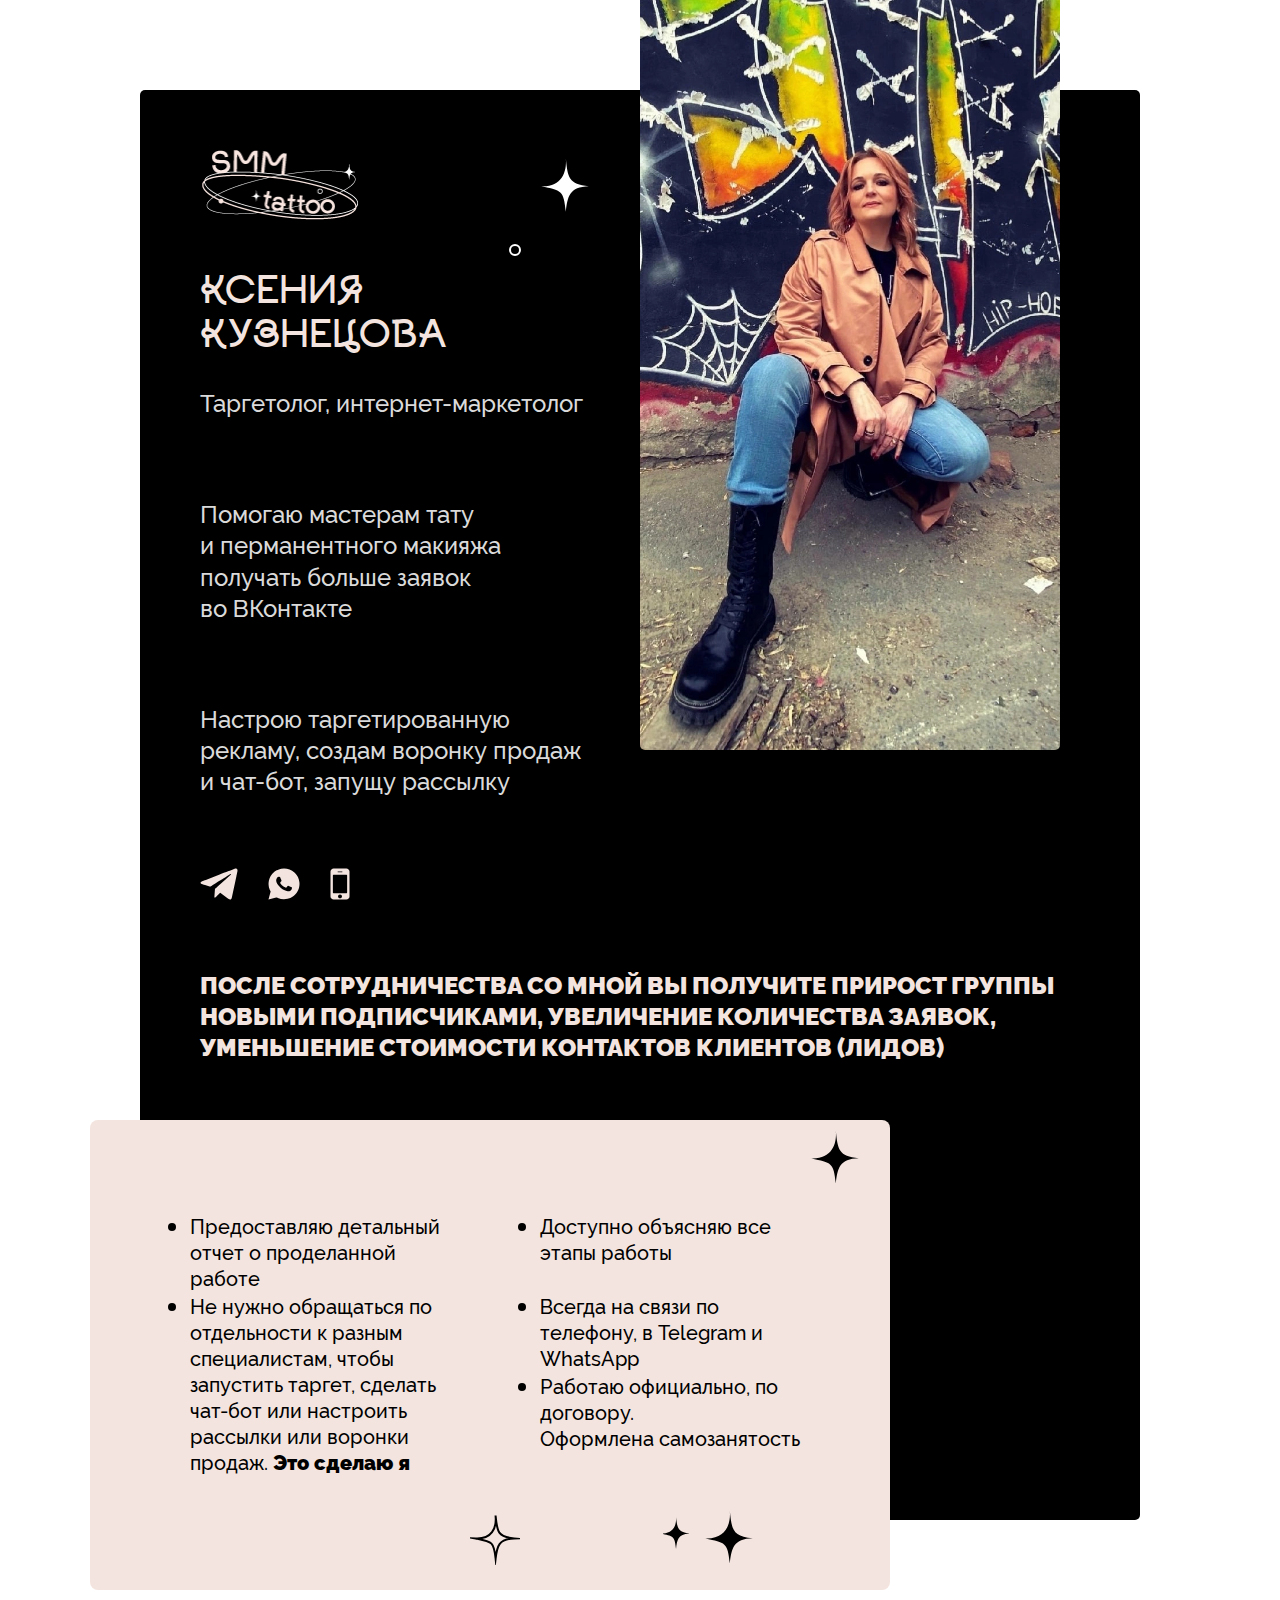
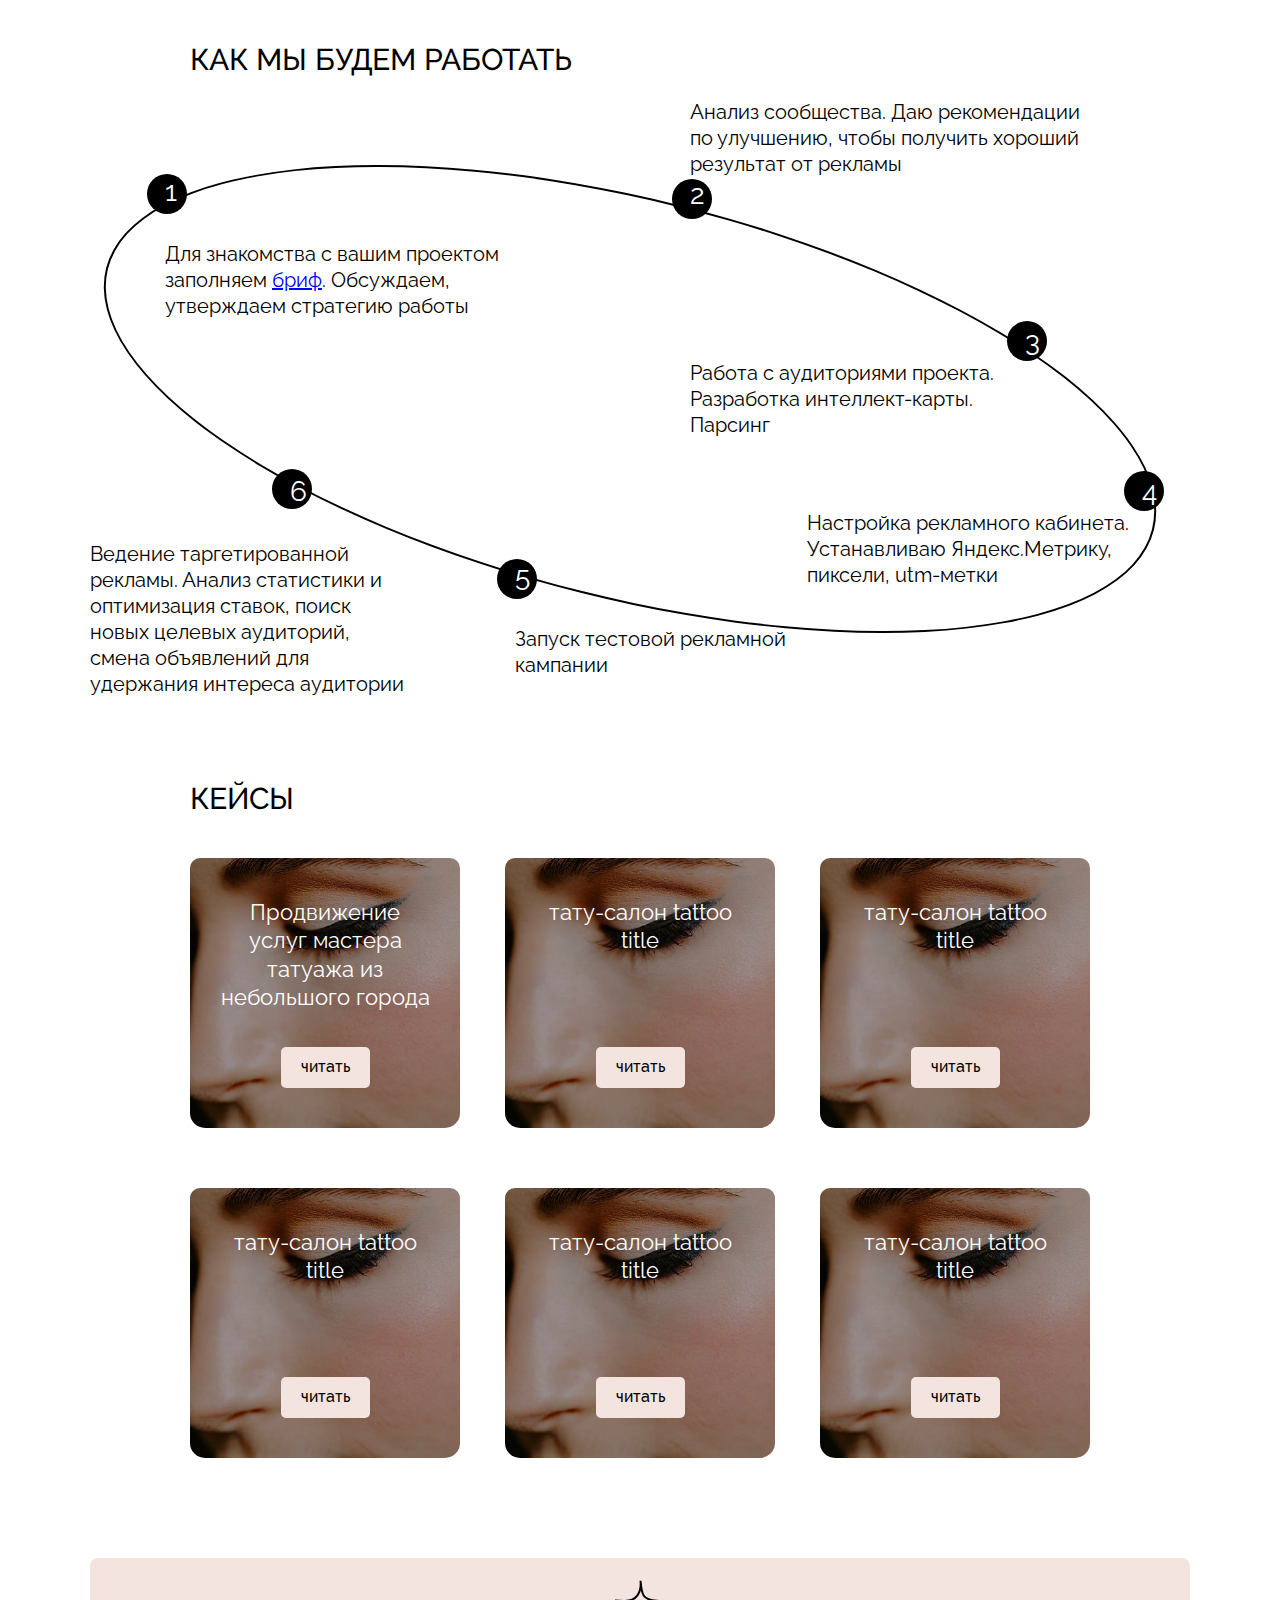
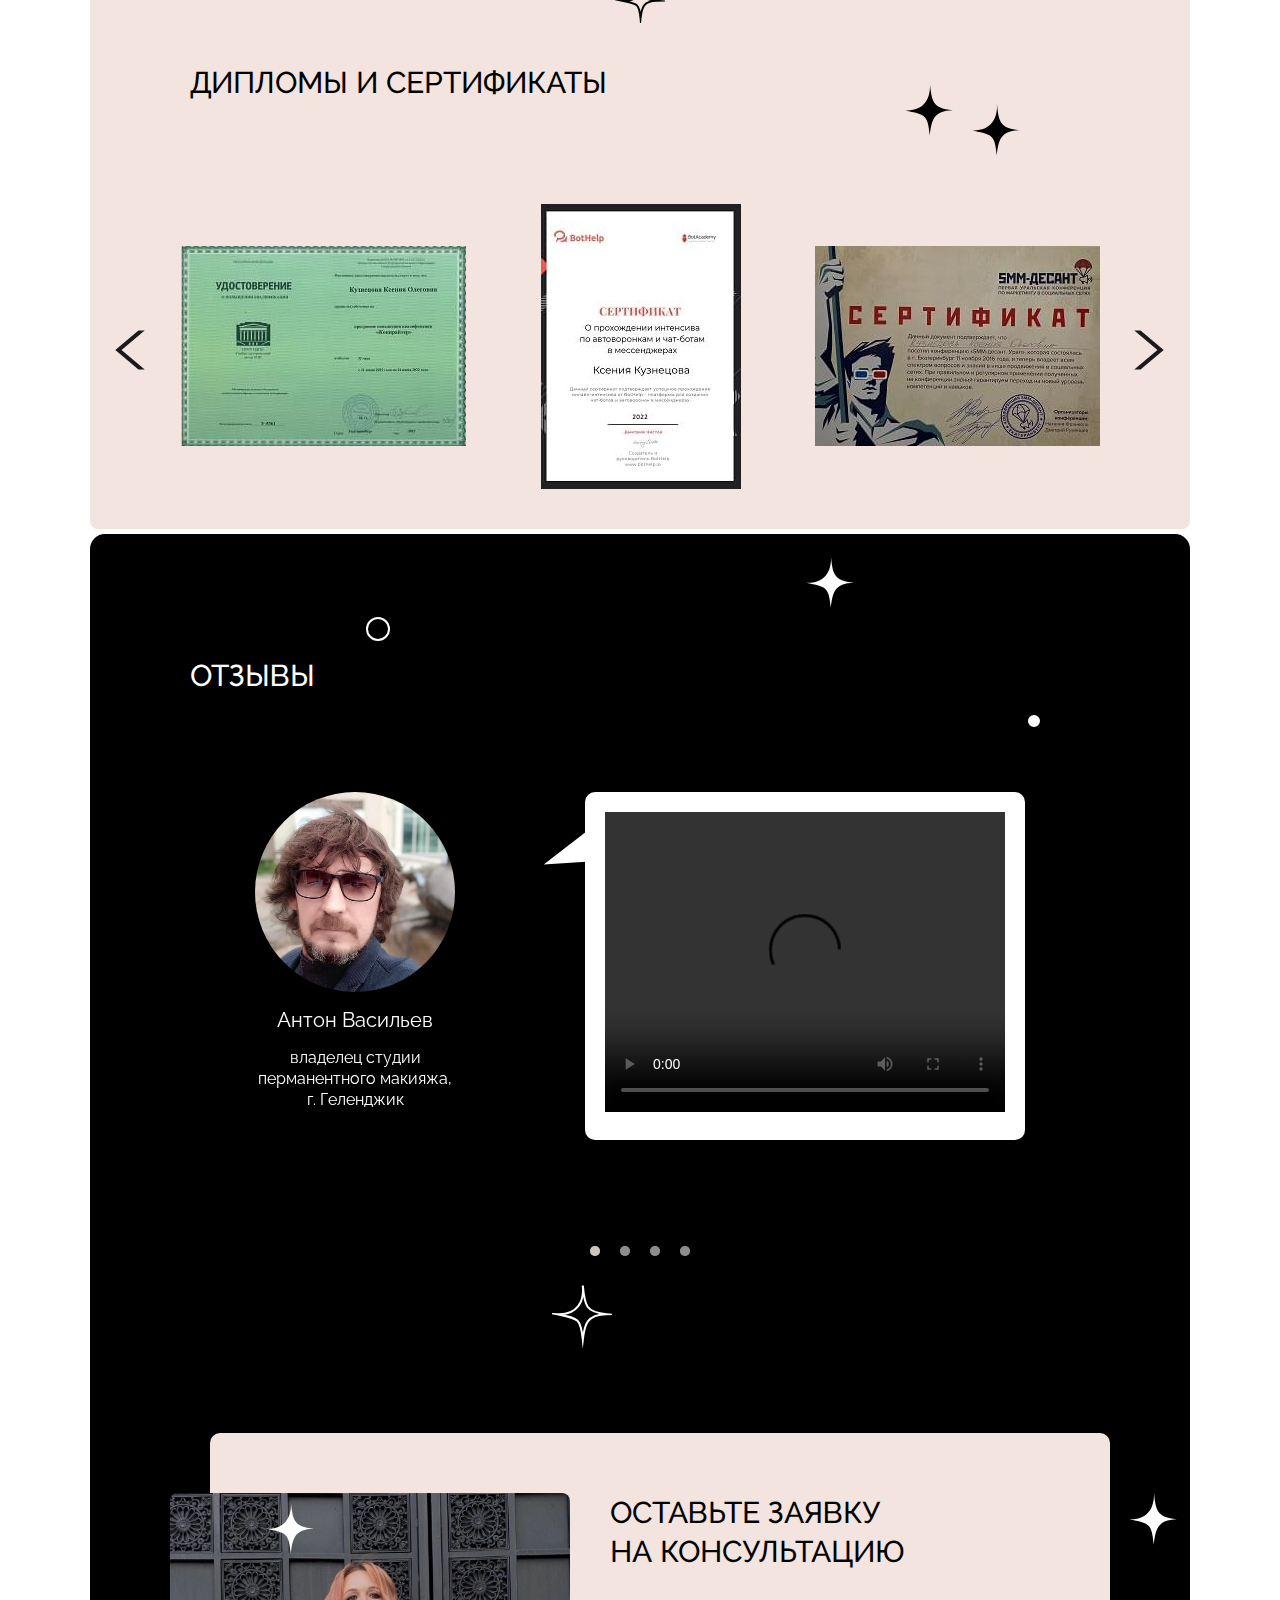
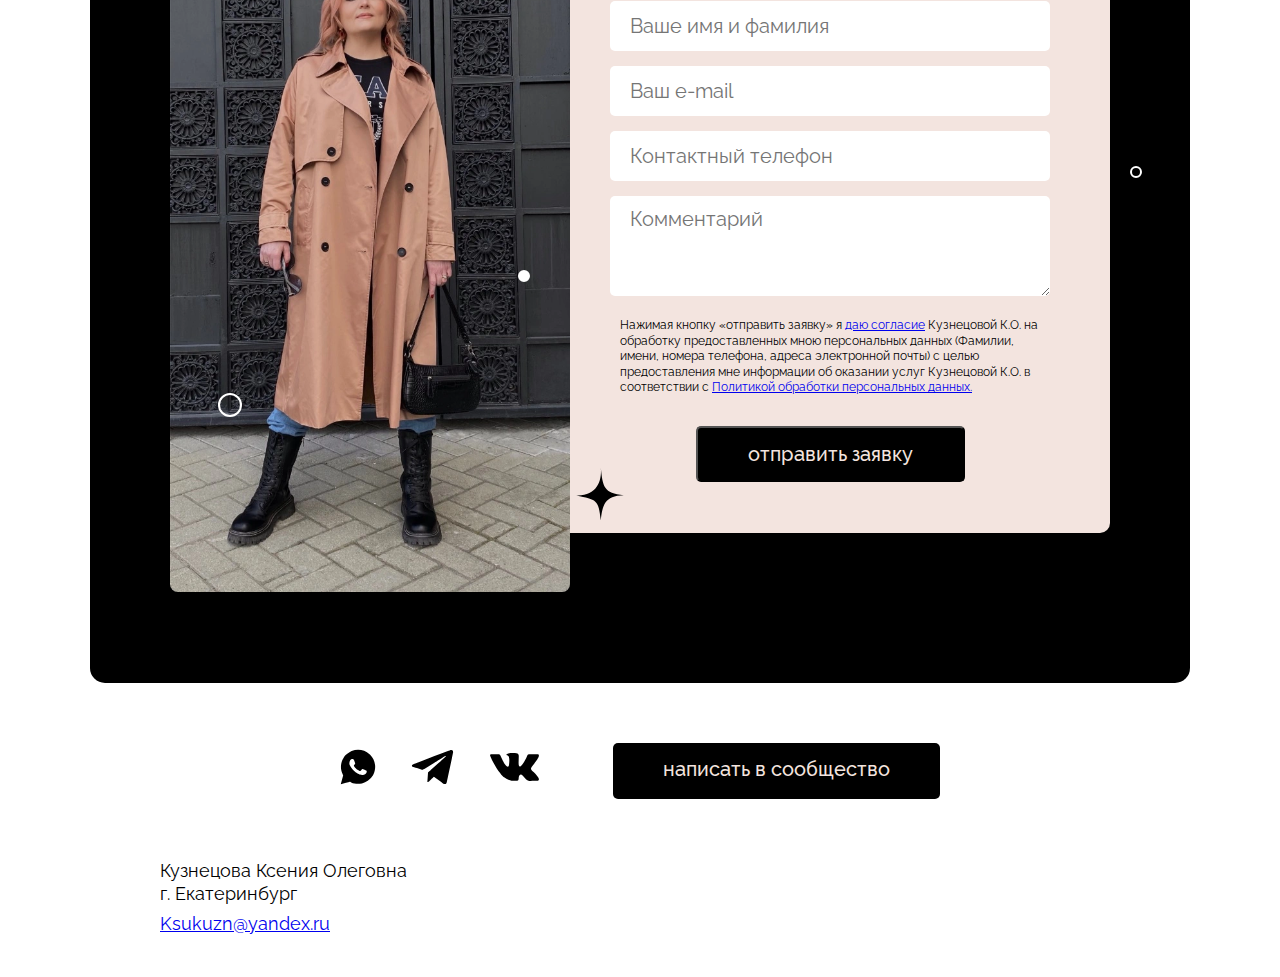
==== index.html @ 6aee5142 "update images" ====
<!DOCTYPE html><html lang="ru"><head><meta charset="UTF-8"><meta http-equiv="X-UA-Compatible" content="IE=edge"><meta name="viewport" content="width=device-width,initial-scale=1"><link rel="stylesheet" href="css/style.min.css"><title>Таргетолог, интернет-маркетолог Ксения Кузнецова</title><meta name="title" content="Таргетолог, интернет-маркетолог Ксения Кузнецова"><meta name="description" content="Помогаю мастерам тату и перманентного макияжа получать больше заявок во ВКонтакте. Настрою таргетированную рекламу, создам воронку продаж и чат-бот, запущу рассылку"><!-- Open Graph / Facebook --><meta property="og:type" content="website"><meta property="og:url" content="https://georgyshagin.github.io/Ksusha/"><meta property="og:title" content="Таргетолог, интернет-маркетолог Ксения Кузнецова"><meta property="og:description" content="Помогаю мастерам тату и перманентного макияжа получать больше заявок во ВКонтакте. Настрою таргетированную рекламу, создам воронку продаж и чат-бот, запущу рассылку"><meta property="og:image" content="https://github.com/georgyshagin/Ksusha/blob/branch_6/img/ogtag.jpg"><!-- Twitter --><meta property="twitter:card" content="summary_large_image"><meta property="twitter:url" content="https://georgyshagin.github.io/Ksusha/"><meta property="twitter:title" content="Таргетолог, интернет-маркетолог Ксения Кузнецова"><meta property="twitter:description" content="Помогаю мастерам тату и перманентного макияжа получать больше заявок во ВКонтакте. Настрою таргетированную рекламу, создам воронку продаж и чат-бот, запущу рассылку"><meta property="twitter:image" content="https://github.com/georgyshagin/Ksusha/blob/branch_6/img/ogtag.jpg"><!-- Favicon  --><!-- <link rel="icon" href="favicon.ico"> --><link rel="icon" href="icons/favicon/favicon.svg" type="image/svg+xml"><link rel="apple-touch-icon" sizes="57x57" href="icons/favicon//apple-icon-57x57.png"><link rel="apple-touch-icon" sizes="60x60" href="icons/favicon//apple-icon-60x60.png"><link rel="apple-touch-icon" sizes="72x72" href="icons/favicon//apple-icon-72x72.png"><link rel="apple-touch-icon" sizes="76x76" href="icons/favicon//apple-icon-76x76.png"><link rel="apple-touch-icon" sizes="114x114" href="icons/favicon//apple-icon-114x114.png"><link rel="apple-touch-icon" sizes="120x120" href="icons/favicon//apple-icon-120x120.png"><link rel="apple-touch-icon" sizes="144x144" href="icons/favicon//apple-icon-144x144.png"><link rel="apple-touch-icon" sizes="152x152" href="icons/favicon//apple-icon-152x152.png"><link rel="apple-touch-icon" sizes="180x180" href="icons/favicon//apple-icon-180x180.png"><link rel="icon" type="image/png" sizes="192x192" href="icons/favicon//android-icon-192x192.png"><link rel="icon" type="image/png" sizes="32x32" href="icons/favicon//favicon-32x32.png"><link rel="icon" type="image/png" sizes="96x96" href="icons/favicon//favicon-96x96.png"><link rel="icon" type="image/png" sizes="16x16" href="icons/favicon//favicon-16x16.png"><link rel="manifest" href="icons/favicon/manifest.json"><meta name="msapplication-TileColor" content="#ffffff"><meta name="msapplication-TileImage" content="icons/favicon/ms-icon-144x144.png"><meta name="theme-color" content="#ffffff"></head><body><header class="header"><div class="container"><nav class="header__nav"><ul class="header__links"><li class="header__links-item"><a href="#keys" class="header__link">кейсы</a></li><li class="header__links-item"><a href="#diploma" class="header__link">сертификаты</a></li><li class="header__links-item"><a href="#review" class="header__link">отзывы</a></li></ul><div class="header__btn"><a href="#feedback" class="btn header__btn-link">хочу консультацию</a></div><div class="header__social"><a href="https://t.me/Kuznetsova1010" target="_blank"><img src="icons/social/header/telegram_black.svg" alt="telegram" class="header__social-img"></a><a href="https://wa.me/79826136586" target="_blank"><img src="icons/social/header/whatsapp_black.svg" alt="whatsapp" class="header__social-img"></a><a href="tel:89826136586"><img src="icons/social/header/phone_black.svg" alt="phone" class="header__social-img"></a></div></nav></div></header><div class="hamburger"><span></span> <span></span> <span></span></div><section class="main"><div class="container"><div class="main__wrapper"><div class="main__text"><div class="main__logo"><img src="img/smmtattoo_logo.png" alt="logo" class="main__logo-img"> <img src="icons/star_white.svg" alt="star" class="star_2s star"></div><h1 class="main__title">Ксения<br>Кузнецова</h1><p class="main__post">Таргетолог, интернет-маркетолог</p><p class="main__help">Помогаю мастерам тату<br>и перманентного макияжа<br>получать больше заявок<br>во ВКонтакте</p><p class="main__setting">Настрою таргетированную рекламу, создам воронку продаж и чат-бот, запущу рассылку</p><div class="main__social"><a href="https://t.me/Kuznetsova1010" target="_blank"><img src="icons/social/main/telegram_pink.svg" alt="telegram" class="main__social-img"></a><a href="https://wa.me/79826136586" target="_blank"><img src="icons/social/main/whatsapp_pink.svg" alt="whatsapp" class="main__social-img"></a><a href="tel:89826136586"><img src="icons/social/main/phone_pink.svg" alt="phone" class="main__social-img"></a></div></div><div class="main__image"><img src="img/main.webp" alt="main" class="main__image-img"> <img src="img/main_mobile.webp" alt="main" class="main__image_mobile-img"></div><p class="main__benefit">После сотрудничества со мной вы получите прирост группы новыми подписчиками, увеличение количества заявок, уменьшение стоимости контактов клиентов (лидов)</p><div class="main__advantages"><div class="main__advantages-up"><img src="icons/star_black.svg" alt="star" class="main__advantages-up_star star_1s star"></div><ul class="main__advantages-list"><li class="main__advantages-item"><p>Предоставляю детальный отчет о проделанной работе</p></li><li class="main__advantages-item"><p>Не нужно обращаться по отдельности к разным специалистам, чтобы запустить таргет, сделать чат-бот или настроить рассылки или воронки продаж. <span>Это сделаю я</span></p></li><li class="main__advantages-item"><p>Доступно объясняю все этапы работы</p></li><li class="main__advantages-item"><p>Всегда на связи по телефону, в Telegram и WhatsApp</p></li><li class="main__advantages-item"><p>Работаю официально, по договору.<br>Оформлена самозанятость</p></li></ul><div class="main__advantages-down"><img src="icons/star_empty_black.svg" alt="star" class="main__advantages-down_left star"> <img src="icons/star_black.svg" alt="star" class="main__advantages-down_small star_2s star"> <img src="icons/star_black.svg" alt="star" class="main__advantages-down_right star_3s star"></div></div></div></div></section><section class="steps"><div class="container"><h2 class="title steps__title">Как мы будем работать</h2><div class="steps__wrapper"><div class="steps__circle"></div><div class="steps__list"><div class="steps__item"><div class="steps__item-number steps__item-number-1">1</div><br><p class="steps__item-text">Для знакомства с вашим проектом заполняем <a href="Brif.docx" download class="steps__item-link">бриф</a>. Обсуждаем, утверждаем стратегию работы</p></div><div class="steps__item"><p class="steps__item-text">Анализ сообщества. Даю рекомендации по улучшению, чтобы получить хороший результат от рекламы</p><div class="steps__item-number steps__item-number-2">2</div></div><div class="steps__item"><div class="steps__item-number steps__item-number-3">3</div><p class="steps__item-text">Работа с аудиториями проекта. Разработка интеллект-карты. Парсинг</p></div><div class="steps__item"><div class="steps__item-number steps__item-number-4">4</div><p class="steps__item-text">Настройка рекламного кабинета. Устанавливаю Яндекс.Метрику, пиксели, utm-метки</p></div><div class="steps__item"><div class="steps__item-number steps__item-number-5">5</div><br><p class="steps__item-text">Запуск тестовой рекламной кампании</p></div><div class="steps__item"><div class="steps__item-number steps__item-number-6">6</div><br><p class="steps__item-text">Ведение таргетированной рекламы. Анализ статистики и оптимизация ставок, поиск новых целевых аудиторий, смена объявлений для удержания интереса аудитории</p></div></div></div></div></section><section id="keys" class="keys"><div class="container"><h2 class="title keys__title">Кейсы</h2><div class="keys__wrapper"><div class="keys__item"><h3 class="keys__item-title">Продвижение услуг мастера татуажа из небольшого города</h3><a href="https://vk.com/@smmtatoo-keis-testovaya-reklamnaya-kampaniya-vkontakte-po-prodvizheni" target="_blank" class="keys__item-btn btn btn_mini">читать</a> <img src="img/keys/keys.jpg" alt="keys" class="keys__item-img"></div><div class="keys__item"><h3 class="keys__item-title">тату-салон tattoo title</h3><a href="#" target="_blank" class="keys__item-btn btn btn_mini">читать</a> <img src="img/keys/keys.jpg" alt="keys" class="keys__item-img"></div><div class="keys__item"><h3 class="keys__item-title">тату-салон tattoo title</h3><a href="#" target="_blank" class="keys__item-btn btn btn_mini">читать</a> <img src="img/keys/keys.jpg" alt="keys" class="keys__item-img"></div><div class="keys__item"><h3 class="keys__item-title">тату-салон tattoo title</h3><a href="#" target="_blank" class="keys__item-btn btn btn_mini">читать</a> <img src="img/keys/keys.jpg" alt="keys" class="keys__item-img"></div><div class="keys__item"><h3 class="keys__item-title">тату-салон tattoo title</h3><a href="#" target="_blank" class="keys__item-btn btn btn_mini">читать</a> <img src="img/keys/keys.jpg" alt="keys" class="keys__item-img"></div><div class="keys__item"><h3 class="keys__item-title">тату-салон tattoo title</h3><a href="#" target="_blank" class="keys__item-btn btn btn_mini">читать</a> <img src="img/keys/keys.jpg" alt="keys" class="keys__item-img"></div></div></div></section><section class="diploma"><div class="container"><div class="diploma__wrapper"><img src="icons/star_empty_black.svg" alt="star" class="diploma__up star"><h2 id="diploma" class="title diploma__title">Дипломы и сертификаты</h2><img src="icons/star_black.svg" alt="star" class="diploma__center star_1s star"> <img src="icons/star_black.svg" alt="star" class="diploma__right star_2s star"><div class="diploma__slider"><a href="img/diploma/full/7.jpg" class="diploma__link"><img src="img/diploma/mini/7.jpg" alt="7"></a><a href="img/diploma/full/6.jpg" class="diploma__link"><img src="img/diploma/mini/6.jpg" alt="6"></a><a href="img/diploma/full/1.jpg" class="diploma__link"><img src="img/diploma/mini/1.jpg" alt="1"></a><a href="img/diploma/full/2.jpg" class="diploma__link"><img src="img/diploma/mini/2.jpg" alt="2"></a><a href="img/diploma/full/3.jpg" class="diploma__link"><img src="img/diploma/mini/3.jpg" alt="3"></a><a href="img/diploma/full/4.jpg" class="diploma__link"><img src="img/diploma/mini/4.jpg" alt="4"></a></div></div></div></section><section id="review" class="review"><div class="container"><div class="review__wrapper"><img src="icons/star_white.svg" alt="star" class="review__up star_3s star"><h2 class="title title_white review__title">Отзывы</h2><div class="review__slider"><div class="review__block"><div class="review__block-img"><img src="img/review/vasiliev.jpg" alt="review_1" class="review__block-image"><div class="review__block-name">Антон Васильев</div><div class="review__block-post">владелец студии перманентного макияжа,</div><div class="review__block-city">г. Геленджик</div></div><div class="review__block-descr"><video controls><source src="img/review/review_vasiliev.mp4" type="video/mp4"><source src="video.webm" type="video/webm"><source src="video.ogv" type="video/ogg"></video></div></div><div class="review__block"><div class="review__block-img"><img src="img/review/kazakov.jpg" alt="review" class="review__block-image"><div class="review__block-name">Виталий Казаков</div><div class="review__block-post">директор сети фитнес-клубов "Sport-Tema",</div><div class="review__block-city">г. Екатеринбург</div></div><div class="review__block-descr"><p>Добрый день. Ксения! Хочу поблагодарить Вас за продуктивное сотрудничество в сфере маркетинга и оформление групп двух филиалов фитнес-клубов социальной сети "ВКонтакте". За время нашего сотрудничества возросла активность в группах и входящий поток сообщений. За счет этого повысился входящий трафик клиентов. Также очень радует грамотное визуальное оформление групп. С надеждой на дальнейшую совместную деятельность.</p></div></div><div class="review__block"><div class="review__block-img"><img src="img/review/redkina.jpg" alt="review_2" class="review__block-image"><div class="review__block-name">Екатерина Редькина</div><div class="review__block-post">руководитель отдела трафика онлайн-школы "IZIBIZI",</div><div class="review__block-city">г. Санкт-Петербург</div></div><div class="review__block-descr"><p>Ксения, рада продолжить с вами сотрудничество. За полгода работы показали себя как ответственного, инициативного таргетолога. У вас получается раскручивать такие узкие и сложные тематики как позирование, фото в стиле флетлей. Мы с вами уже протестировали 15 курсов - это очень круто. Нравится ваш подход к работе и разнообразие креативов. Буду продолжать сотрудничество и спасибо вам за работу!</p></div></div><div class="review__block"><div class="review__block-img"><img src="img/review/nekrasov.webp" alt="review_1" class="review__block-image"><div class="review__block-name">Сергей Некрасов</div><div class="review__block-post">интерьерный фотограф,</div><div class="review__block-city">г. Москва</div></div><div class="review__block-descr"><p>Меня зовут Сергей Некрасов, я занимаюсь интерьерной фотографией. Услуга фотосъемки интерьеров необходима дизайнерам интерьеров, ресторанам, отелям, производителям мебели. Казалось бы все очевидно, но выйти на заказчиков с помощью рекламы в инстаграм* не так-то просто. Обратился к Ксении за помощью и на первичной консультации она показала свою экспертность. У нее был поэтапный план действий. Прежде чем запускать рекламу, Ксения задавала много вопросов чтобы у нее сложилась картина касательно моей целевой аудитории и каналов выхода на нее. После тестовой недели мы получили информацию к размышлению, реальных и теоретических подписчиков, которые в будущем могут стать заказчиками<br>* <span>социальная сеть признана экстремистской организацией и запрещена на территории РФ</span></p></div></div></div><img src="icons/star_empty_white.svg" alt="star" class="review__down star"></div></div></section><section id="feedback" class="feedback"><div class="container"><div class="feedback__wrapper"><img src="icons/star_white.svg" alt="star" class="feedback__star-right star_2s star"><div class="feedback__block"><div class="feedback__img"><img src="img/form.webp" alt="form" class="feedback__image"> <img src="icons/star_white.svg" alt="star" class="feedback__star-left star_1s star"></div><form class="feedback__form" action="#"><h2 class="title feedback__form-title">Оставьте заявку<br>на консультацию</h2><input name="name" required placeholder="Ваше имя и фамилия" type="text"> <input name="email" required placeholder="Ваш e-mail" type="email"> <input name="phone" required placeholder="Контактный телефон"> <textarea name="text" placeholder="Комментарий" type="text"></textarea><div class="feedback__form-descr">Нажимая кнопку «отправить заявку» я <a href="apply.html" target="_blank" class="feedback__form-policy">даю согласие</a> Кузнецовой К.О. на обработку предоставленных мною персональных данных (Фамилии, имени, номера телефона, адреса электронной почты) с целью предоставления мне информации об оказании услуг Кузнецовой К.О. в соответствии с <a href="policy.html" target="_blank" class="feedback__form-policy">Политикой обработки персональных данных.</a></div><button class="feedback__form-btn btn btn_black">отправить заявку</button> <img src="icons/star_black.svg" alt="star" class="feedback__star-down star_3s star"></form></div></div></div></section><footer class="footer"><div class="container"><div class="footer__wrapper"><div class="footer__social"><a href="https://wa.me/79826136586" target="_blank"><img src="icons/social/footer/whatsapp_black.svg" alt="whatsapp"></a><a href="https://t.me/Kuznetsova1010" target="_blank"><img src="icons/social/footer/telegram_black.svg" alt="telegram"></a><a href="https://vk.com/smmtatoo" target="_blank"><img src="icons/social/footer/vk_black.svg" alt="vk"></a></div><a href="https://vk.com/im?media=&sel=-211473198" target="_blank" class="footer__btn btn btn_black footer__btn-link">написать в сообщество</a></div><div class="footer__master"><div class="footer__name">Кузнецова Ксения Олеговна<br>г. Екатеринбург</div><a href="mailto:ksukuzn@yandex.ru" class="footer__mail">Ksukuzn@yandex.ru</a></div></div></footer><script src="js/jquery-3.6.0.min.js"></script><script src="js/jquery.magnific-popup.min.js"></script><script src="js/slick.min.js"></script><script src="js/script.js"></script></body></html>
---- css/style.min.css ----
@font-face{font-family:Lena;src:url(../fonts/Lena.woff2) format("woff2"),url(../fonts/Lena.woff) format("woff");font-weight:400;font-style:normal;font-display:swap}@font-face{font-family:Raleway;src:url(../fonts/Raleway-Regular.woff2) format("woff2"),url(../fonts/Raleway-Regular.woff) format("woff");font-weight:400;font-style:normal;font-display:swap}@font-face{font-family:Raleway;src:url(../fonts/Raleway-Medium.woff2) format("woff2"),url(../fonts/Raleway-Medium.woff) format("woff");font-weight:500;font-style:normal;font-display:swap}@font-face{font-family:Raleway;src:url(../fonts/Raleway-Black.woff2) format("woff2"),url(../fonts/Raleway-Black.woff) format("woff");font-weight:900;font-style:normal;font-display:swap}@-webkit-keyframes star{from{transform:scale(.4)}50%{transform:scale(1.5)}to{transform:scale(.4)}}@keyframes star{from{transform:scale(.4)}50%{transform:scale(1.5)}to{transform:scale(.4)}}*{box-sizing:border-box;font-family:Raleway,sans-serif;font-weight:400;line-height:130%;font-size:24px;margin:0;padding:0}.container{width:1200px;margin:0 auto}.header{height:90px;padding-top:25px;z-index:10;position:relative;left:-100%;visibility:hidden;opacity:0;transition:.5s all}.header.active{left:0;visibility:visible;opacity:1}.header__nav{padding:0 110px;display:flex;justify-content:space-between;align-items:center}.header__links{margin-left:40px;display:flex;justify-content:space-between;width:350px;list-style-type:none}.header__link{font-size:20px;font-weight:500;color:#000;text-decoration:none}.header__link:hover{text-decoration:underline}.header__social{display:none;margin-top:70px;justify-content:space-between;width:230px;height:52px}.header__social-img{height:52px}.btn{display:block;min-width:80px;min-height:48px;background:#f3e4df;font-size:20px;font-weight:500;border-radius:5px;padding:10px 20px;text-decoration:none;color:#000;text-align:center}.btn:hover{transform:translate(1px,1px);box-shadow:3px 3px 20px #000}.btn_black{padding:13px 50px;min-height:56px;background:#000;color:#f3e4df}.btn_mini{font-size:16px;min-height:40px}.star_2s{-webkit-animation:star 2s infinite;animation:star 2s infinite;-webkit-animation-timing-function:ease,step-start,cubic-bezier(.1,.9,1,.1);animation-timing-function:ease,step-start,cubic-bezier(.1,.9,1,.1)}.star_2s:hover{-webkit-animation-play-state:paused;animation-play-state:paused}.star_1s{-webkit-animation:star 1.7s infinite;animation:star 1.7s infinite;-webkit-animation-timing-function:ease,step-start,cubic-bezier(.1,.9,1,.1);animation-timing-function:ease,step-start,cubic-bezier(.1,.9,1,.1)}.star_1s:hover{-webkit-animation-play-state:paused;animation-play-state:paused}.star_3s{-webkit-animation:star 3s infinite;animation:star 3s infinite;-webkit-animation-timing-function:ease,step-start,cubic-bezier(.1,.9,1,.1);animation-timing-function:ease,step-start,cubic-bezier(.1,.9,1,.1)}.star_3s:hover{-webkit-animation-play-state:paused;animation-play-state:paused}.star{width:50px;height:55px;-o-object-fit:cover;object-fit:cover}.main{min-height:500px;position:relative}.main__wrapper{min-height:1200px;margin:0 100px;padding:60px 60px 0 60px;background:#000;border-radius:5px;display:grid;grid-template-columns:repeat(2,1fr);grid-template-rows:minmax(600px,auto) 150px}.main__text{min-height:440px}.main__logo{display:flex;justify-content:space-between;align-items:center;padding-right:50px}.main__logo-img{height:70px;width:160px;-o-object-fit:cover;object-fit:cover}.main__title{margin-top:50px;text-transform:uppercase;font-family:Lena,sans-serif;font-size:44px;line-height:100%;color:#f3e4df;position:relative}.main__title::before{content:"";position:absolute;width:8px;height:8px;color:#fff;background:0 0;right:27%;top:-30%;border-radius:100%;border:2px solid #fff}.main__post{margin-top:30px;color:#dadada;font-weight:500}.main__help,.main__setting{margin-top:80px;color:#dadada;font-weight:500;max-width:400px}.main__social{display:flex;margin-top:70px;width:150px;height:32px;justify-content:space-between}.main__benefit{margin-top:70px;color:#f3e4df;text-transform:uppercase;font-weight:900;grid-column:1/3;grid-row:2/3}.main__image{position:relative;max-height:760px;max-width:420px;top:-150px}.main__image-img{height:100%;width:100%;border-radius:0 0 5px 5px;-o-object-fit:cover;object-fit:cover}.main__image_mobile-img{display:none}.main__advantages{padding:10px 30px 30px 100px;max-width:800px;position:relative;top:70px;display:grid;grid-template-columns:repeat(2,325px);grid-template-rows:80px 300px 50px;justify-content:space-between;grid-column:1/3;left:-110px;background:#f3e4df;border-radius:8px}.main__advantages-up{grid-column:2/3;justify-self:end}.main__advantages-list{display:grid;grid-template-rows:repeat(3,80px);grid-template-columns:repeat(2,280px);justify-content:space-between;grid-auto-flow:column;-moz-column-gap:70px;column-gap:70px}.main__advantages-item{margin-bottom:20px}.main__advantages-item:nth-child(3),.main__advantages-item:nth-child(4),.main__advantages-item:nth-child(5){grid-column:2/3}.main__advantages-item p{font-size:20px;font-weight:500}.main__advantages-item p span{font-size:20px;font-weight:900}.main__advantages-down{grid-row:3/4;grid-column:2/3}.main__advantages-down_left{width:50px;height:55px;position:relative;left:-20%}.main__advantages-down_small{width:26px;height:34px;position:relative;right:-22%;top:-30%}.main__advantages-down_right{position:relative;left:25%}.title{font-size:30px;text-transform:uppercase;font-weight:500;margin-left:150px}.title_white{color:#fff}.steps{margin-top:120px}.steps__wrapper{padding:0 50px 0 50px;margin-top:20px}.steps__circle{margin-top:100px;display:block;width:1080px;height:400px;border-radius:100%;border:2px solid #000;transform:rotate(14deg);position:absolute;z-index:-5}.steps__list{display:grid;max-height:500px;width:100%;grid-template-rows:repeat(8,75px);grid-template-columns:repeat(12,1fr)}.steps__item:nth-child(1){grid-row:2/4;grid-column:2/6;width:350px;margin-left:75px}.steps__item:nth-child(2){grid-row:1/3;grid-column:8/13;width:400px}.steps__item:nth-child(3){grid-row:4/6;grid-column:8/11;width:350px;display:flex;flex-direction:column;align-items:flex-end}.steps__item:nth-child(4){grid-row:6/8;grid-column:9/13;width:350px;display:flex;flex-direction:column;align-items:flex-end}.steps__item:nth-child(5){grid-row:7/9;grid-column:6/10;width:350px;margin-top:10px}.steps__item:nth-child(6){grid-row:6/7;grid-column:2/5;width:316px;display:flex;flex-direction:column;align-items:center}.steps__item-text{font-size:20px}.steps__item-link{font-size:20px;color:#00f}.steps__item-number{position:relative;color:#fff;font-size:28px}.steps__item-number-1::before{content:"";position:absolute;z-index:-10;top:0;left:-18px;width:40px;height:40px;border-radius:100%;background:#000}.steps__item-number-2::before{content:"";position:absolute;z-index:-10;top:2px;left:-18px;width:40px;height:40px;border-radius:100%;background:#000}.steps__item-number-3::before{content:"";position:absolute;z-index:-10;top:-3px;left:-18px;width:40px;height:40px;border-radius:100%;background:#000}.steps__item-number-4::before{content:"";position:absolute;z-index:-10;top:-3px;left:-18px;width:40px;height:40px;border-radius:100%;background:#000}.steps__item-number-5::before{content:"";position:absolute;z-index:-10;top:0;left:-18px;width:40px;height:40px;border-radius:100%;background:#000}.steps__item-number-6{margin-right:-100px}.steps__item-number-6::before{content:"";position:absolute;z-index:-10;top:-5px;left:-18px;width:40px;height:40px;border-radius:100%;background:#000}.keys{padding-top:180px;padding-bottom:100px}.keys__wrapper{margin-top:40px;padding:0 150px;display:grid;grid-template-columns:repeat(3,270px);grid-auto-rows:270px;justify-content:space-between;-moz-column-gap:40px;column-gap:40px;row-gap:60px}.keys__item{position:relative;border-radius:10px 10px 15px 15px;padding:40px 30px;display:flex;flex-direction:column;justify-content:space-between;align-items:center}.keys__item-title{color:#fff;text-align:center;font-size:22px}.keys__item-btn{margin-top:10px}.keys__item-img{position:absolute;width:100%;height:100%;filter:brightness(65%);z-index:-5;top:0;border-radius:10px 10px 15px 15px}.diploma{padding-bottom:5px}.diploma .slick-dots li.slick-active button:before{background:#000}.diploma__wrapper{background:#f3e4df;padding-top:20px;padding-bottom:40px;margin:0 50px;border-radius:8px}.diploma__slider{position:relative;width:950px;margin:0 auto}.diploma__slider img{margin:0 auto}.diploma .slick-next,.diploma .slick-prev{position:absolute;top:46%;transform:translateY(-50%);left:-50px;border:none}.diploma .slick-next img,.diploma .slick-prev img{width:30px;height:50px}.diploma .slick-next{right:-39px;left:auto}.diploma__up{height:45px;margin:0 auto;display:block}.diploma__title{margin-top:40px;margin-left:100px}.diploma__center{position:relative;left:74%;top:-60px}.diploma__right{position:relative;left:75%;margin-bottom:40px}.review .slick-dots li.slick-active button:before{background:#f3e4df}.review__wrapper{padding-top:20px;background:#000;margin:0 50px;border-radius:15px 15px 0 0}.review__up{position:relative;left:65%}.review__down{position:relative;width:60px;height:70px;left:42%;margin-top:20px}.review__title{margin-left:100px;margin-top:40px;position:relative}.review__title::before{content:"";position:absolute;width:20px;height:20px;color:#fff;background:0 0;right:80%;top:-100%;border-radius:100%;border:2px solid #fff}.review__title::after{content:"";position:absolute;width:8px;height:8px;color:#fff;background:#fff;right:15%;top:150%;border-radius:100%;border:2px solid #fff}.review__slider{position:relative;margin:0 auto;min-height:200px;padding:0 150px}.review__slider img{margin:0 auto}.review .slick-initialized .slick-slide{display:flex;flex-wrap:wrap;justify-content:space-between}.review__block{margin-top:40px;display:flex;justify-content:space-between;min-width:800px;padding:0 15px}.review__block-img{max-width:200px}.review__block-image{width:200px;height:200px;border-radius:100%}.review__block-name{margin-top:15px;color:#fff;font-size:20px;text-align:center}.review__block-city,.review__block-post{margin-top:15px;color:#fff;font-size:16px;text-align:center}.review__block-city{margin-top:0}.review__block-descr{max-width:500px;padding:20px;background:#fff;border-radius:10px;position:relative;margin-bottom:30px}.review__block-descr::before{content:"";width:0;height:0;position:absolute;left:-10%;top:40px;border-top:25px solid transparent;border-right:60px solid #fff;border-bottom:12px solid transparent;transform:rotate(-15deg)}.review__block-descr video{width:400px;height:300px}.review__block-descr p{font-size:18px}.review__block-descr p span{font-size:16px}.feedback__wrapper{background:#000;margin:0 50px;margin-top:-5px;border-radius:0 0 15px 15px;padding:20px 80px 150px 120px}.feedback__block{background:#f3e4df;border-radius:10px;display:grid;grid-template-columns:repeat(2,auto);height:700px}.feedback__img{width:400px;position:relative;right:40px;top:60px}.feedback__img::before{content:"";position:absolute;width:20px;height:20px;color:#fff;background:0 0;right:82%;top:65%;border-radius:100%;border:2px solid #fff}.feedback__img::after{content:"";position:absolute;width:8px;height:8px;color:#fff;background:#fff;right:10%;top:49%;border-radius:100%;border:2px solid #fff}.feedback__image{width:100%;border-radius:8px;-o-object-fit:cover;object-fit:cover}.feedback__form{margin:60px 60px 0 0}.feedback__form-title{position:relative;margin-left:0;margin-bottom:30px}.feedback__form-title::after{content:"";position:absolute;width:8px;height:8px;color:#fff;background:0 0;right:-21%;top:350%;border-radius:100%;border:2px solid #fff}.feedback__form input,.feedback__form textarea{width:100%;margin-bottom:15px;min-height:50px;border:none;border-radius:5px;font-size:20px;padding:10px 20px}.feedback__form textarea{min-height:100px}.feedback__form-descr{font-size:12px;padding:0 10px}.feedback__form-policy{font-size:12px}.feedback__form-btn{margin:30px auto 0 auto}.feedback__star-left{position:relative;top:-91%;left:95px}.feedback__star-right{position:relative;top:120px;left:102%}.feedback__star-down{position:relative;top:-15px;left:-8%}.footer{padding:60px 0 40px 0}.footer__wrapper{display:flex;justify-content:space-between;align-items:center;max-width:600px;margin:0 auto}.footer__social{display:flex;justify-content:space-between;align-items:center;height:100%;width:200px}.footer__master{margin-top:60px;margin-left:120px}.footer__mail,.footer__name{font-size:18px}.hamburger{position:absolute;top:20px;right:10px;height:22px;display:none;flex-direction:column;justify-content:space-between;align-items:flex-end;z-index:15;cursor:pointer}.hamburger span{display:block;width:36px;height:4px;border-radius:2px;background:#1f1d1d;transition:1s all;opacity:1}.hamburger.active span{margin-bottom:-2px}.hamburger.active span:nth-child(1){transform:translateY(10px) rotate(-225deg)}.hamburger.active span:nth-child(2){transition:opacity 1.5s;opacity:0}.hamburger.active span:nth-child(3){transform:translateY(-10px) rotate(405deg)}.mfp-bg{top:0;left:0;width:100%;height:100%;z-index:1042;overflow:hidden;position:fixed;background:#0b0b0b;opacity:.8}.mfp-wrap{top:0;left:0;width:100%;height:100%;z-index:1043;position:fixed;outline:0!important;-webkit-backface-visibility:hidden}.mfp-container{text-align:center;position:absolute;width:100%;height:100%;left:0;top:0;padding:0 8px;box-sizing:border-box}.mfp-container:before{content:"";display:inline-block;height:100%;vertical-align:middle}.mfp-align-top .mfp-container:before{display:none}.mfp-content{position:relative;display:inline-block;vertical-align:middle;margin:0 auto;text-align:left;z-index:1045}.mfp-ajax-holder .mfp-content,.mfp-inline-holder .mfp-content{width:100%;cursor:auto}.mfp-ajax-cur{cursor:progress}.mfp-zoom-out-cur,.mfp-zoom-out-cur .mfp-image-holder .mfp-close{cursor:-webkit-zoom-out;cursor:pointer}.mfp-zoom{cursor:pointer;cursor:zoom-in}.mfp-auto-cursor .mfp-content{cursor:auto}.mfp-arrow,.mfp-close,.mfp-counter,.mfp-preloader{-webkit-user-select:none;-moz-user-select:none;-ms-user-select:none;user-select:none}.mfp-loading.mfp-figure{display:none}.mfp-hide{display:none!important}.mfp-preloader{color:#ccc;position:absolute;top:50%;width:auto;text-align:center;margin-top:-.8em;left:8px;right:8px;z-index:1044}.mfp-preloader a{color:#ccc}.mfp-preloader a:hover{color:#fff}.mfp-s-ready .mfp-preloader{display:none}.mfp-s-error .mfp-content{display:none}button.mfp-arrow,button.mfp-close{overflow:visible;cursor:pointer;background:0 0;border:0;-webkit-appearance:none;display:block;outline:0;padding:0;z-index:1046;box-shadow:none;touch-action:manipulation}button::-moz-focus-inner{padding:0;border:0}.mfp-close{width:44px;height:44px;line-height:44px;position:absolute;right:0;top:0;text-decoration:none;text-align:center;opacity:.65;padding:0 0 18px 10px;color:#fff;font-style:normal;font-size:28px;font-family:Arial,Baskerville,monospace}.mfp-close:focus,.mfp-close:hover{opacity:1}.mfp-close:active{top:1px}.mfp-close-btn-in .mfp-close{color:#333}.mfp-iframe-holder .mfp-close,.mfp-image-holder .mfp-close{color:#fff;right:-6px;text-align:right;padding-right:6px;width:100%}.mfp-counter{position:absolute;top:0;right:0;color:#ccc;font-size:12px;line-height:18px;white-space:nowrap}.mfp-arrow{position:absolute;opacity:.65;margin:0;top:50%;margin-top:-55px;padding:0;width:90px;height:110px;-webkit-tap-highlight-color:transparent}.mfp-arrow:active{margin-top:-54px}.mfp-arrow:focus,.mfp-arrow:hover{opacity:1}.mfp-arrow:after,.mfp-arrow:before{content:"";display:block;width:0;height:0;position:absolute;left:0;top:0;margin-top:35px;margin-left:35px;border:medium inset transparent}.mfp-arrow:after{border-top-width:13px;border-bottom-width:13px;top:8px}.mfp-arrow:before{border-top-width:21px;border-bottom-width:21px;opacity:.7}.mfp-arrow-left{left:0}.mfp-arrow-left:after{border-right:17px solid #fff;margin-left:31px}.mfp-arrow-left:before{margin-left:25px;border-right:27px solid #3f3f3f}.mfp-arrow-right{right:0}.mfp-arrow-right:after{border-left:17px solid #fff;margin-left:39px}.mfp-arrow-right:before{border-left:27px solid #3f3f3f}.mfp-iframe-holder{padding-top:40px;padding-bottom:40px}.mfp-iframe-holder .mfp-content{line-height:0;width:100%;max-width:900px}.mfp-iframe-holder .mfp-close{top:-40px}.mfp-iframe-scaler{width:100%;height:0;overflow:hidden;padding-top:56.25%}.mfp-iframe-scaler iframe{position:absolute;display:block;top:0;left:0;width:100%;height:100%;box-shadow:0 0 8px rgba(0,0,0,.6);background:#000}img.mfp-img{width:auto;max-width:100%;height:auto;display:block;line-height:0;box-sizing:border-box;padding:40px 0 40px;margin:0 auto}.mfp-figure{line-height:0}.mfp-figure:after{content:"";position:absolute;left:0;top:40px;bottom:40px;display:block;right:0;width:auto;height:auto;z-index:-1;box-shadow:0 0 8px rgba(0,0,0,.6);background:#444}.mfp-figure small{color:#bdbdbd;display:block;font-size:12px;line-height:14px}.mfp-figure figure{margin:0}.mfp-bottom-bar{margin-top:-36px;position:absolute;top:100%;left:0;width:100%;cursor:auto}.mfp-title{text-align:left;line-height:18px;color:#f3f3f3;word-wrap:break-word;padding-right:36px}.mfp-image-holder .mfp-content{max-width:100%}.mfp-gallery .mfp-image-holder .mfp-figure{cursor:pointer}@media screen and (max-width:800px)and (orientation:landscape),screen and (max-height:300px){.mfp-img-mobile .mfp-image-holder{padding-left:0;padding-right:0}.mfp-img-mobile img.mfp-img{padding:0}.mfp-img-mobile .mfp-figure:after{top:0;bottom:0}.mfp-img-mobile .mfp-figure small{display:inline;margin-left:5px}.mfp-img-mobile .mfp-bottom-bar{background:rgba(0,0,0,.6);bottom:0;margin:0;top:auto;padding:3px 5px;position:fixed;box-sizing:border-box}.mfp-img-mobile .mfp-bottom-bar:empty{padding:0}.mfp-img-mobile .mfp-counter{right:5px;top:3px}.mfp-img-mobile .mfp-close{top:0;right:0;width:35px;height:35px;line-height:35px;background:rgba(0,0,0,.6);position:fixed;text-align:center;padding:0}}@media all and (max-width:900px){.mfp-arrow{transform:scale(.75)}.mfp-arrow-left{transform-origin:0}.mfp-arrow-right{transform-origin:100%}.mfp-container{padding-left:6px;padding-right:6px}}.slick-slider{position:relative;display:block;box-sizing:border-box;-webkit-user-select:none;-moz-user-select:none;-ms-user-select:none;user-select:none;-webkit-touch-callout:none;-khtml-user-select:none;touch-action:pan-y;-webkit-tap-highlight-color:transparent}.slick-list{position:relative;display:block;overflow:hidden;margin:0;padding:0}.slick-list:focus{outline:0}.slick-list.dragging{cursor:pointer;cursor:hand}.slick-slider .slick-list,.slick-slider .slick-track{transform:translate3d(0,0,0)}.slick-track{position:relative;top:0;left:0;display:flex;align-items:center;margin-left:auto;margin-right:auto}.slick-track:after,.slick-track:before{display:table;content:""}.slick-track:after{clear:both}.slick-loading .slick-track{visibility:hidden}.slick-slide{display:none;float:left;height:100%;min-height:1px}[dir=rtl] .slick-slide{float:right}.slick-slide img{display:block;max-width:100%}.slick-slide.slick-loading img{display:none}.slick-slide.dragging img{pointer-events:none}.slick-initialized .slick-slide{display:block}.slick-loading .slick-slide{visibility:hidden}.slick-vertical .slick-slide{display:block;height:auto;border:1px solid transparent}.slick-arrow.slick-hidden{display:none}.slick-loading .slick-list{background:#fff url(ajax-loader.gif) center center no-repeat}@font-face{font-family:slick;font-weight:400;font-style:normal;src:url(fonts/slick.eot);src:url(fonts/slick.eot?#iefix) format("embedded-opentype"),url(../fonts/slick.woff) format("woff"),url(../fonts/slick.ttf) format("truetype"),url(fonts/slick.svg#slick) format("svg")}.slick-next,.slick-prev{font-size:0;line-height:0;position:absolute;top:50%;display:block;width:20px;height:20px;padding:0;transform:translate(0,-50%);cursor:pointer;color:transparent;border:none;outline:0;background:0 0}.slick-next:focus,.slick-next:hover,.slick-prev:focus,.slick-prev:hover{color:transparent;outline:0;background:0 0}.slick-next:focus:before,.slick-next:hover:before,.slick-prev:focus:before,.slick-prev:hover:before{opacity:1}.slick-next.slick-disabled:before,.slick-prev.slick-disabled:before{opacity:.25}.slick-next:before,.slick-prev:before{font-family:slick;font-size:20px;line-height:1;opacity:.75;color:#fff;-webkit-font-smoothing:antialiased;-moz-osx-font-smoothing:grayscale}.slick-prev{left:-25px}[dir=rtl] .slick-prev{right:-25px;left:auto}.slick-prev:before{content:""}[dir=rtl] .slick-prev:before{content:""}.slick-next{right:-25px}[dir=rtl] .slick-next{right:auto;left:-25px}.slick-next:before{content:""}[dir=rtl] .slick-next:before{content:""}.slick-dots{display:block;width:100%;padding:0;margin:0;list-style:none;text-align:center}.slick-dots li{position:relative;display:inline-block;width:10px;height:10px;margin:0 10px;padding:0;cursor:pointer;background:#666;border-radius:100%}.slick-dots li button{font-size:0;line-height:0;display:block;width:10px;height:10px;padding:5px;cursor:pointer;color:transparent;border:0;outline:0;background:0 0;background:#666;border-radius:100%}.slick-dots li button:focus,.slick-dots li button:hover{outline:0}.slick-dots li button:focus:before,.slick-dots li button:hover:before{opacity:1}.slick-dots li button:before{font-family:slick;font-size:6px;line-height:20px;position:absolute;top:0;left:0;content:"";text-align:center;width:10px;height:10px;border-radius:100%;color:#666;background:#fff;opacity:.25;-webkit-font-smoothing:antialiased;-moz-osx-font-smoothing:grayscale}.slick-dots li.slick-active button:before{opacity:.75}@media(max-width:1220px){.container{max-width:960px}}@media(max-width:991px){*{font-size:18px}.container{max-width:720px}.btn{min-height:44px;font-size:18px}.btn_black{padding:13px 50px;min-height:56px}.btn_mini{font-size:16px;min-height:40px}.star{width:36px;height:40px}}@media(max-width:767px){*{font-size:16px}.container{max-width:540px}.hamburger{display:flex}.star{width:28px;height:31px}}@media(max-width:575px){*{font-size:12px}.container{width:100%;padding:0 10px}}@media(max-width:1220px){.title{font-size:28px;margin-left:120px}}@media(max-width:991px){.title{font-size:24px;margin-left:80px}}@media(max-width:767px){.title{font-size:20px}}@media(max-width:575px){.title{font-size:18px;text-align:center;margin:0 auto}}@media(max-width:1220px){.header{height:80px;padding-top:20px}.header__nav{padding:0 60px}.header__links{margin:0;width:320px}}@media(max-width:991px){.header{height:60px;padding-top:8px}.header__nav{padding:0 30px}.header__links{width:280px}.header__link{font-size:18px}}@media(max-width:767px){.header{top:0;left:0;z-index:10;position:absolute;display:block;background:#f3e4df;height:100%;width:50%}.header__nav{display:flex;flex-direction:column;height:80vh;justify-content:space-around;align-items:flex-start}.header__links{margin-top:20px;display:block}.header__links-item{margin-bottom:30px}.header__link{font-size:30px}.header__btn{margin-left:-10px}.header__btn-link{background:#000;font-size:24px;padding:18px 16px;color:#f3e4df}.header__social{display:flex}}@media(max-width:575px){.header{width:100%}.header__btn-link{max-width:100%}.header__nav{width:100%;align-items:center}.header__link{display:block;text-align:center}}@media(max-width:1220px){.main__wrapper{margin:0 50px;padding:50px 50px 0 50px}.main__title{margin-top:30px}.main__help,.main__setting{margin-top:30px}.main__social{margin-top:40px}.main__benefit{margin-top:40px;text-align:justify}.main__image{top:-130px}.main__advantages{top:50px;grid-template-rows:60px 280px 40px;left:-80px}}@media(max-width:991px){.main__wrapper{margin:0 20px;padding:40px 40px 0 40px;grid-template-rows:minmax(400px,auto);min-height:800px}.main__logo-img{height:58px;width:130px}.main__title{margin-top:20px;font-size:40px}.main__post{margin-top:15px}.main__help,.main__setting{margin-top:20px}.main__social{margin-top:30px}.main__benefit{margin-top:-50px;font-size:16px;text-align:unset}.main__image{top:-100px}.main__image-img{height:90%}.main__advantages{top:30px;grid-template-columns:repeat(2,270px);grid-template-rows:50px 260px 30px;left:-60px;padding:10px 30px 20px 50px}.main__advantages-list{grid-template-rows:repeat(3,70px);grid-template-columns:repeat(2,250px);-moz-column-gap:40px;column-gap:40px}.main__advantages-item p{font-size:18px}.main__advantages-item p span{font-size:18px}}@media(max-width:767px){.main__wrapper{margin:0 10px;margin-right:40px;padding:30px 30px 0 30px;grid-template-columns:repeat(2,250px);position:relative}.main__title{margin-top:50px}.main__help,.main__setting{margin-top:40px}.main__social{width:200px;height:52px;padding:10px 16px}.main__benefit{margin-top:40px;max-width:90%}.main__image{top:80px}.main__image-img{height:80%;border-radius:5px}.main__advantages{display:block;left:0}.main__advantages-list{display:block}.main__advantages-down_left{display:none}}@media(max-width:575px){.main__wrapper{padding:20px 20px 0 20px;grid-template-columns:repeat(2,auto)}.main__text{max-width:33vw;z-index:5}.main__logo{min-width:250px;position:relative}.main__logo-img{height:50px;width:116px}.main__title{font-size:32px}.main__benefit{margin-top:60px;grid-column:1/2}.main__image{top:80px;min-width:160px;left:44%;right:-30px;position:absolute;margin-left:20px}.main__image-img{display:none}.main__image_mobile-img{display:block;height:80%;border-radius:5px}.main__social{width:170px;height:32px}.main__social-img{height:26px}.main__advantages{left:-21px;margin-right:-70px;padding:10px 10px 20px 30px}.main__advantages-item p{font-size:16px}.main__advantages-item p span{font-size:16px}}@media(max-width:1220px){.steps{margin-top:100px}.steps__circle{width:850px;height:300px}.steps__item:nth-child(2){grid-column:6/11;width:360px}.steps__item:nth-child(3){grid-row:4/5;grid-column:6/9}.steps__item:nth-child(4){grid-row:5/7;grid-column:7/10}.steps__item:nth-child(5){grid-row:6/7}.steps__item:nth-child(6){grid-row:5/6}.steps__item-text{font-size:18px}.steps__item-link{font-size:18px}.steps__item-number-4{margin-right:50px}.steps__item-number-6{margin-right:-40px}}@media(max-width:991px){.steps{margin-top:80px}.steps__wrapper{padding:0 0 0 70px;margin-top:-20px}.steps__circle{display:none}.steps__list{display:flex;flex-direction:column;max-height:none;position:relative}.steps__item:nth-child(1),.steps__item:nth-child(2),.steps__item:nth-child(3),.steps__item:nth-child(4),.steps__item:nth-child(5),.steps__item:nth-child(6){width:auto}.steps__item:nth-child(1){margin-left:0}.steps__item:nth-child(2){margin-top:30px}.steps__item:nth-child(3){display:block;margin-top:-35px}.steps__item:nth-child(4){display:block}.steps__item:nth-child(5){margin-top:0}.steps__item:nth-child(6){display:block;margin-top:-15px}.steps__item-number{display:table;left:-40px;top:50px}.steps__item-number::after{content:"";position:absolute;width:2px;height:265%;background:#000;left:0;top:10px}.steps__item-number-1{top:60px}.steps__item-number-2{top:-45px}.steps__item-number-4{margin-right:50px}.steps__item-number-5{top:60px}.steps__item-number-6{margin-right:-40px;top:70px}.steps__item-number-6::after{display:none}}@media(max-width:575px){.steps{padding:0 10px}.steps__wrapper{padding:0 0 0 50px}.steps__item{min-height:60px}.steps__item-number-1::after{height:325%}.steps__item-number-5{top:40px}.steps__item-text{font-size:14px}.steps__item-link{font-size:14px}}@media(max-width:1220px){.keys{padding-top:80px;padding-bottom:60px}.keys__wrapper{padding:0 60px;grid-template-columns:repeat(3,250px);grid-auto-rows:250px;justify-content:space-around;row-gap:40px}.keys__item-title{font-size:20px}}@media(max-width:991px){.keys{padding-top:60px;padding-bottom:40px}.keys__wrapper{padding:0 60px;grid-template-columns:repeat(2,250px);grid-auto-rows:250px}.keys__item-title{font-size:20px}}@media(max-width:767px){.keys__wrapper{padding:0 30px;grid-template-columns:repeat(2,220px);grid-auto-rows:220px}.keys__item{padding:35px 15px}.keys__item-title{font-size:18px}}@media(max-width:575px){.keys__wrapper{grid-template-columns:200px;grid-auto-rows:200px}.keys__item-title{font-size:16px}}@media(max-width:1220px){.diploma__wrapper{padding-top:5px;padding-bottom:20px}.diploma__slider{width:860px}.diploma .slick-slide{margin:0 10px}.diploma .slick-slide img{max-width:100%}.diploma__title{margin-top:20px;margin-left:70px}.diploma__right{margin-bottom:20px}}@media(max-width:991px){.diploma__slider{width:620px}.diploma__title{margin-left:30px}}@media(max-width:767px){.diploma__wrapper{margin:0}.diploma__slider{width:440px}.diploma .slick-dots{margin-top:10px}.diploma__center{top:0}}@media(max-width:575px){.diploma__slider{width:100%}.diploma .slick-dots{margin-top:10px}.diploma__title{margin:0 auto}}@media(max-width:1220px){.review .slick-track{align-items:flex-start;height:auto}.review__down{width:50px;height:55px}.review__title::after{display:none}.review__slider{padding:0 90px}.review__block{margin-top:20px;display:flex;flex-direction:column;min-width:680px;align-items:center}.review__block-img{max-width:400px}.review__block-image{width:160px;height:160px}.review__block-descr{max-width:100%;order:-1}.review__block-descr::before{display:none}}@media(max-width:991px){.review__down{width:40px;height:45px}.review__slider{padding:0 20px}.review__block{min-width:440px}.review__block-image{width:140px;height:140px}}@media(max-width:767px){.review__wrapper{padding:0 40px;margin:0}.review__up{top:40px}.review__down{width:40px;height:45px}.review__slider{padding:0 20px}.review__block{min-width:420px}.review__block-img{max-width:400px}.review__block-descr video{width:300px;height:300px}}@media(max-width:575px){.review__wrapper{padding:15px}.review__up{top:20px}.review__down{display:none}.review__slider{padding:0;width:100%}.review__block{padding:0;min-width:auto}.review__block-img{max-width:80%}.review__block-image{width:120px;height:120px}.review__block-name{font-size:18px}.review__block-city,.review__block-post{font-size:14px}.review__block-descr{max-width:80%;padding:10px;border-radius:8px}.review__block-descr video{max-width:100%}.review__block-descr p{font-size:14px}.review__block-descr p span{font-size:12px}}@media(max-width:1220px){.feedback__wrapper{padding:0 50px 40px 90px}.feedback__block{min-height:700px;height:auto;margin-top:-20px}.feedback__img{width:350px;top:40px}.feedback__form{margin:35px 40px 0 0}.feedback__form-title{margin-left:0}.feedback__star-left{top:-85%}.feedback__star-right{left:99%}.feedback__star-down{left:-13%}}@media(max-width:991px){.feedback__wrapper{padding:0 60px 50px 60px}.feedback__block{min-height:650px;padding:40px 40px 0 40px}.feedback__img{display:none}.feedback__form{margin:0}.feedback__star-right{left:90%}.feedback__star-down{left:-4%}}@media(max-width:767px){.feedback__wrapper{margin:0;padding:10px 40px 50px 40px}.feedback__block{padding:30px 30px 0 30px}.feedback__img{display:none}.feedback__form{margin:0}.feedback__form-title::after{right:-14%}.feedback__form input,.feedback__form textarea{font-size:18px}.feedback__star-right{top:70px;left:80%}}@media(max-width:575px){.feedback__wrapper{padding:15px}.feedback__block{min-height:580px;padding:20px}.feedback__img{display:none}.feedback__form{width:100%}.feedback__form-title{margin-bottom:20px}.feedback__form-title::after{display:none}.feedback__form input,.feedback__form textarea{min-height:40px;font-size:16px;padding:10px 15px}.feedback__form textarea{min-height:80px}.feedback__star-down{top:12px}}@media(max-width:991px){.footer__wrapper{max-width:550px}.footer__master{margin-top:40px}}@media(max-width:767px){.footer__wrapper{flex-direction:column;max-width:550px}.footer__btn-link{margin-top:20px}.footer__master{margin:0;margin-top:20px;text-align:center}}@media(max-width:575px){.footer__wrapper{flex-direction:column;max-width:550px}.footer__btn-link{margin-top:20px;padding:16px 30px}}
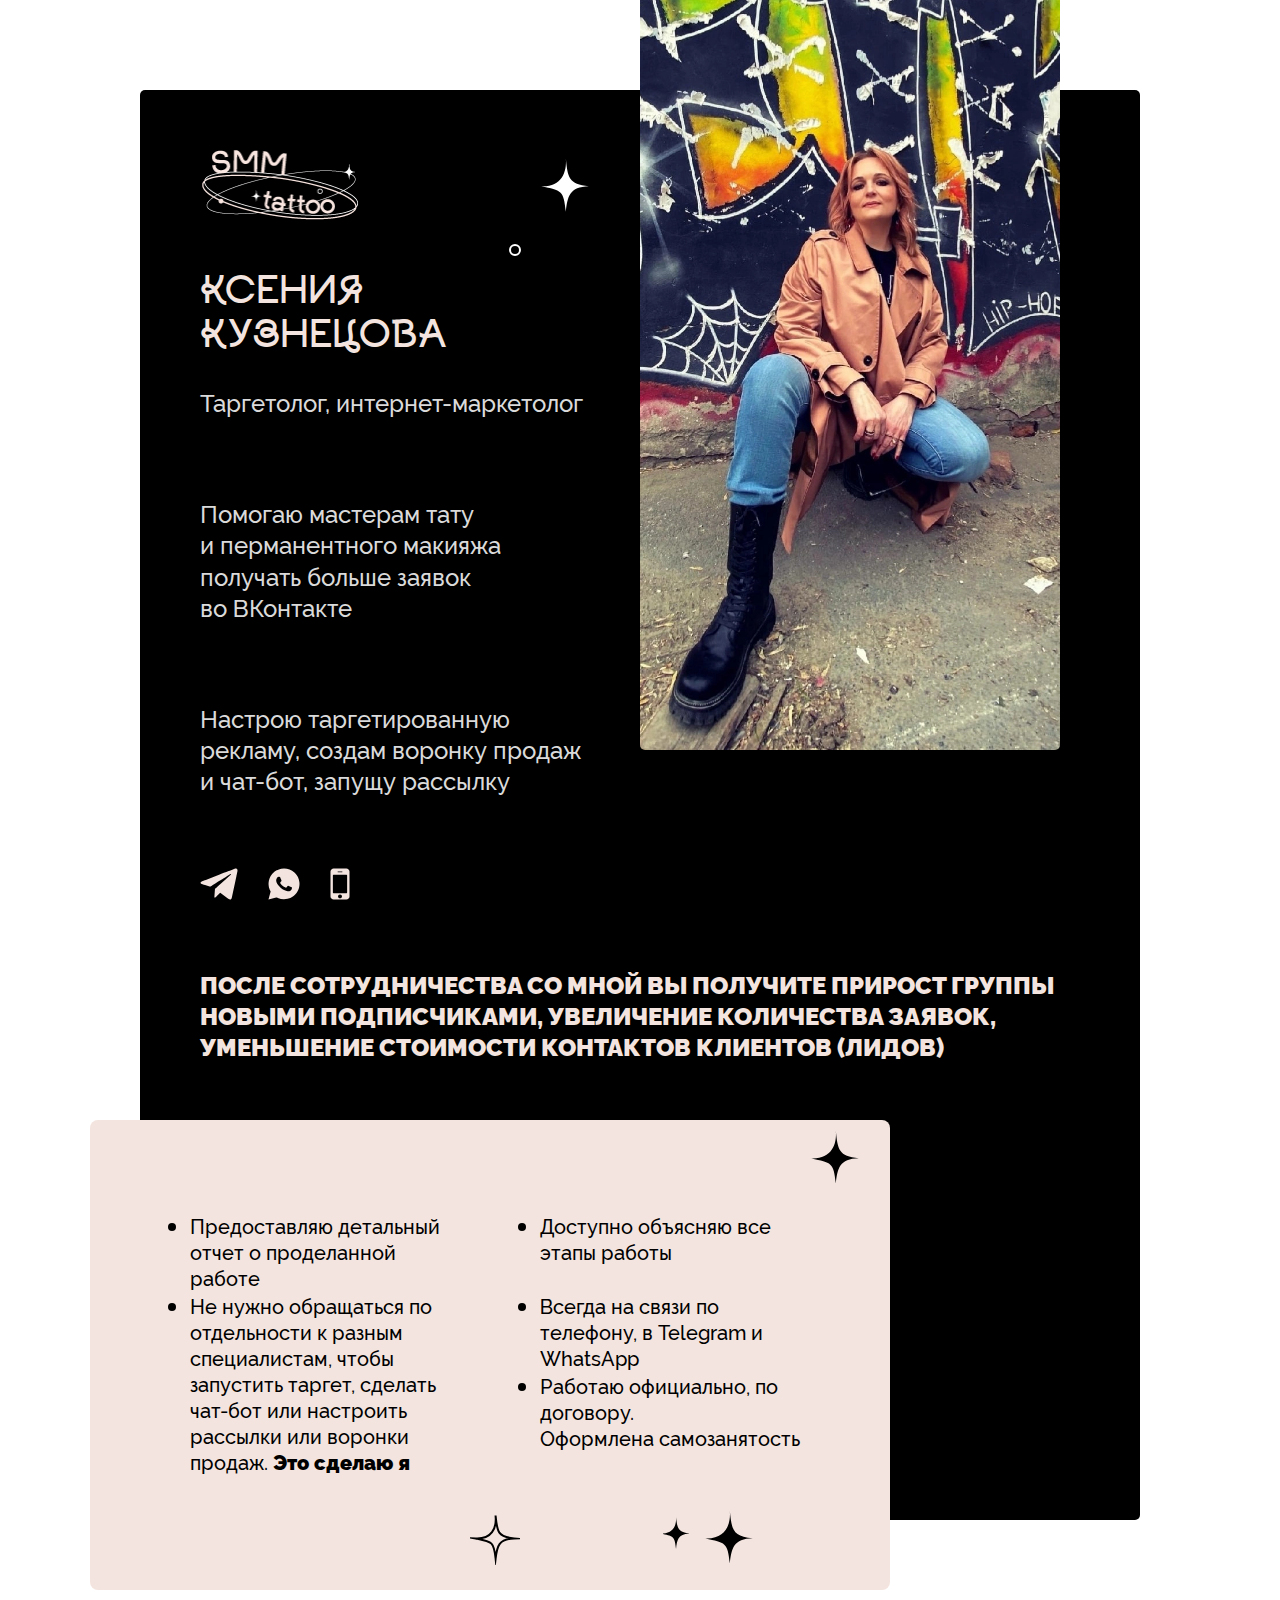
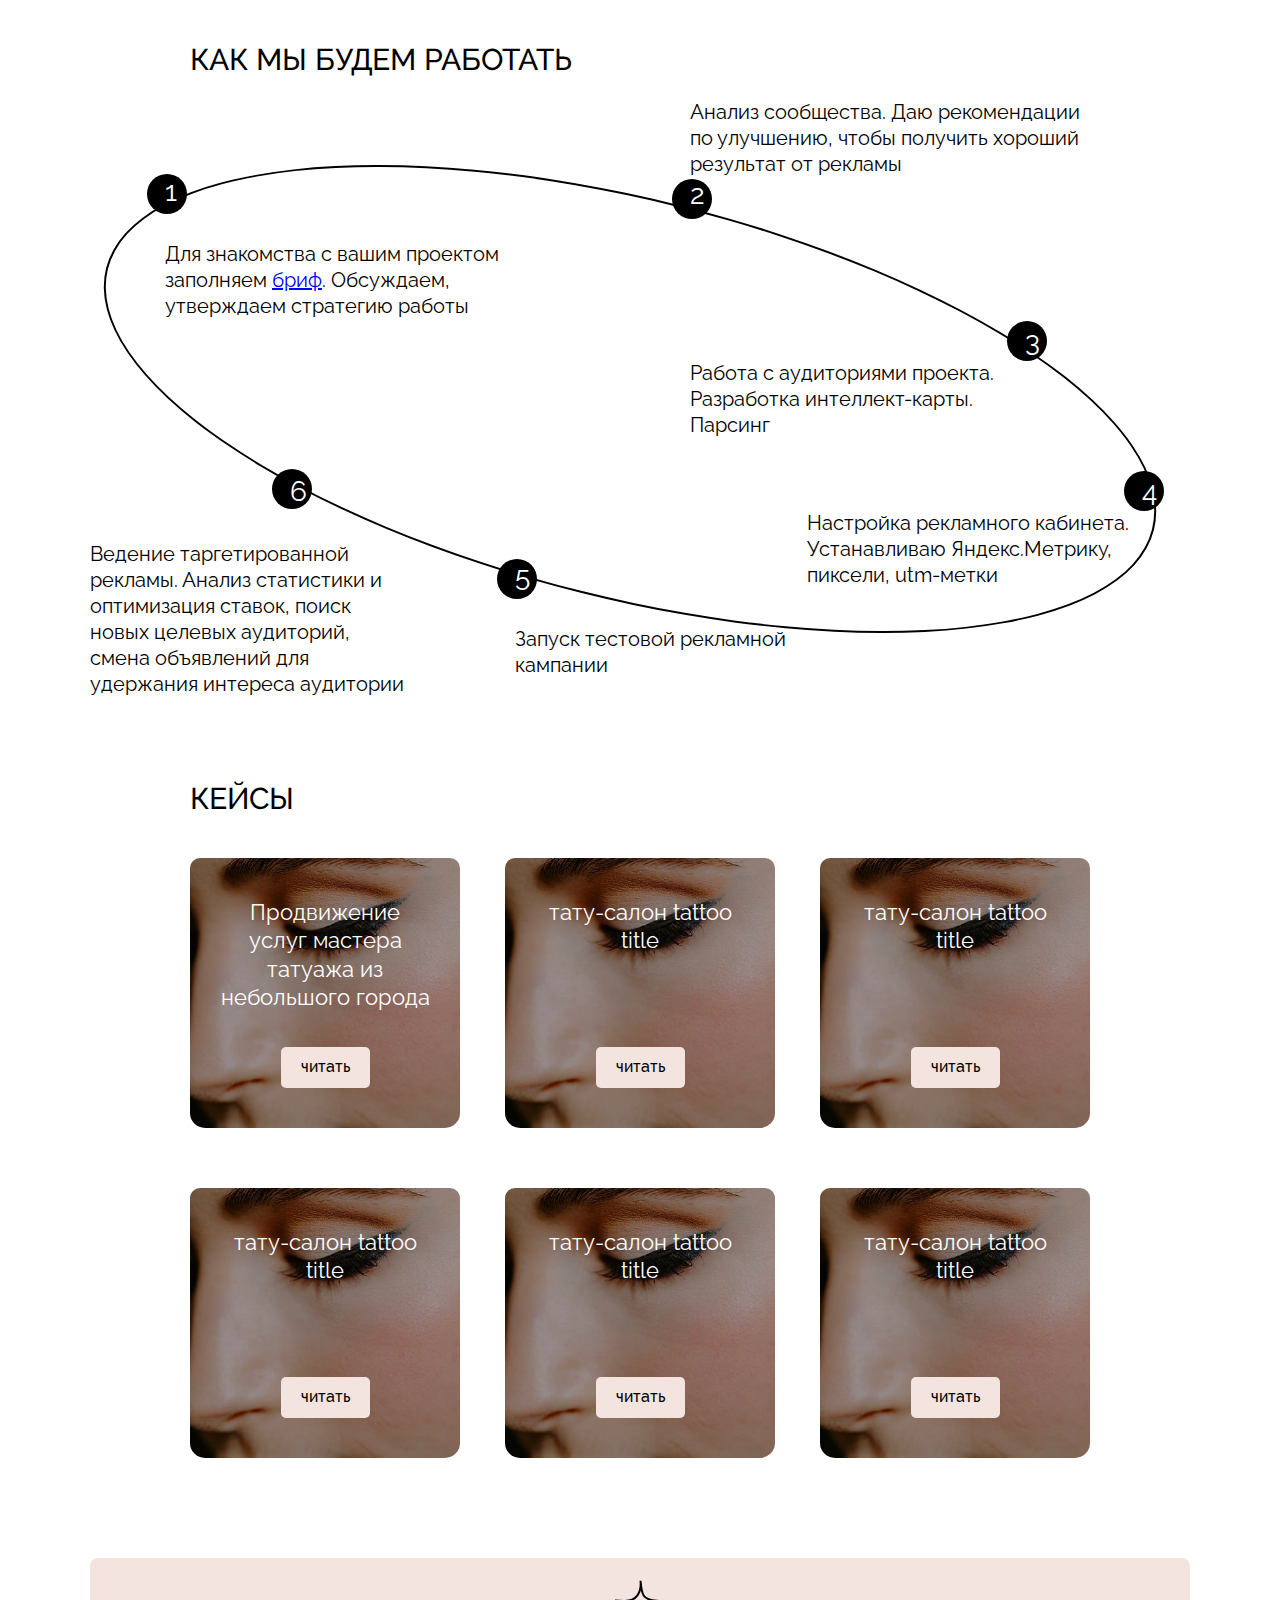
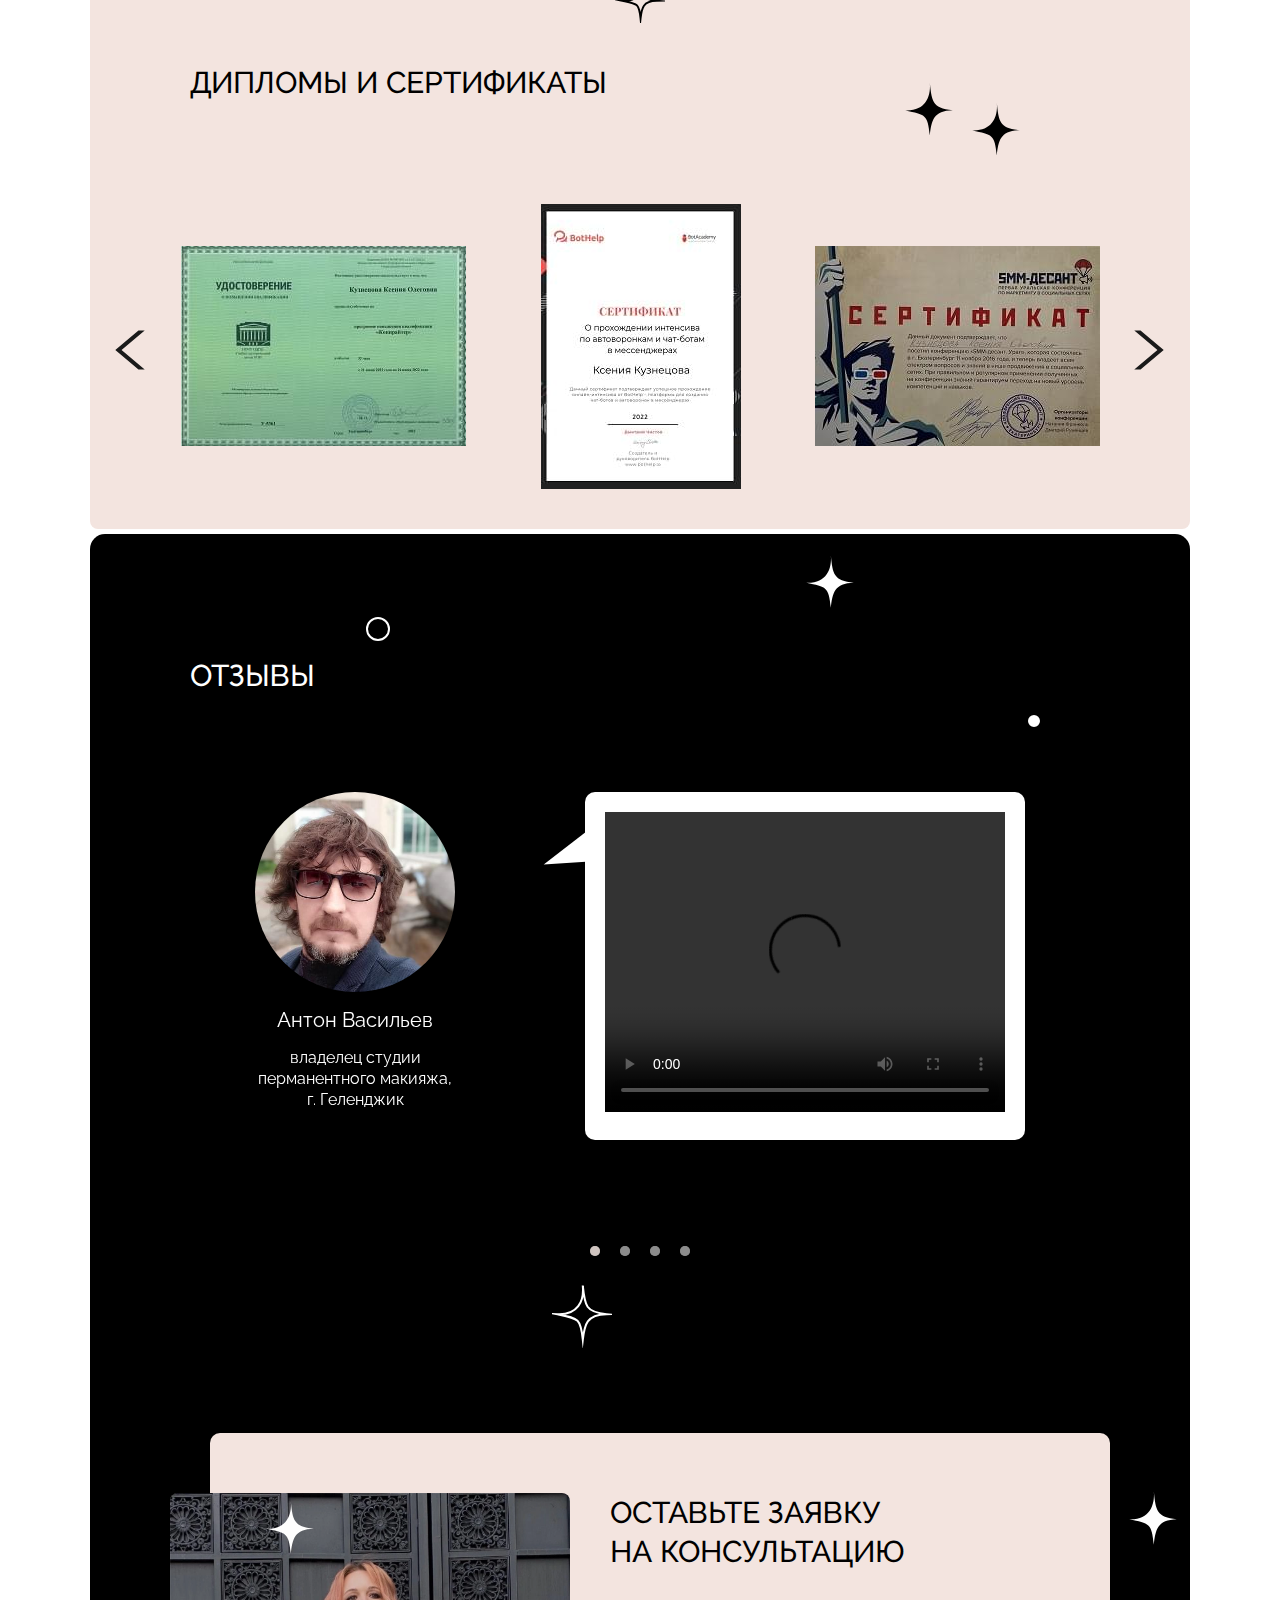
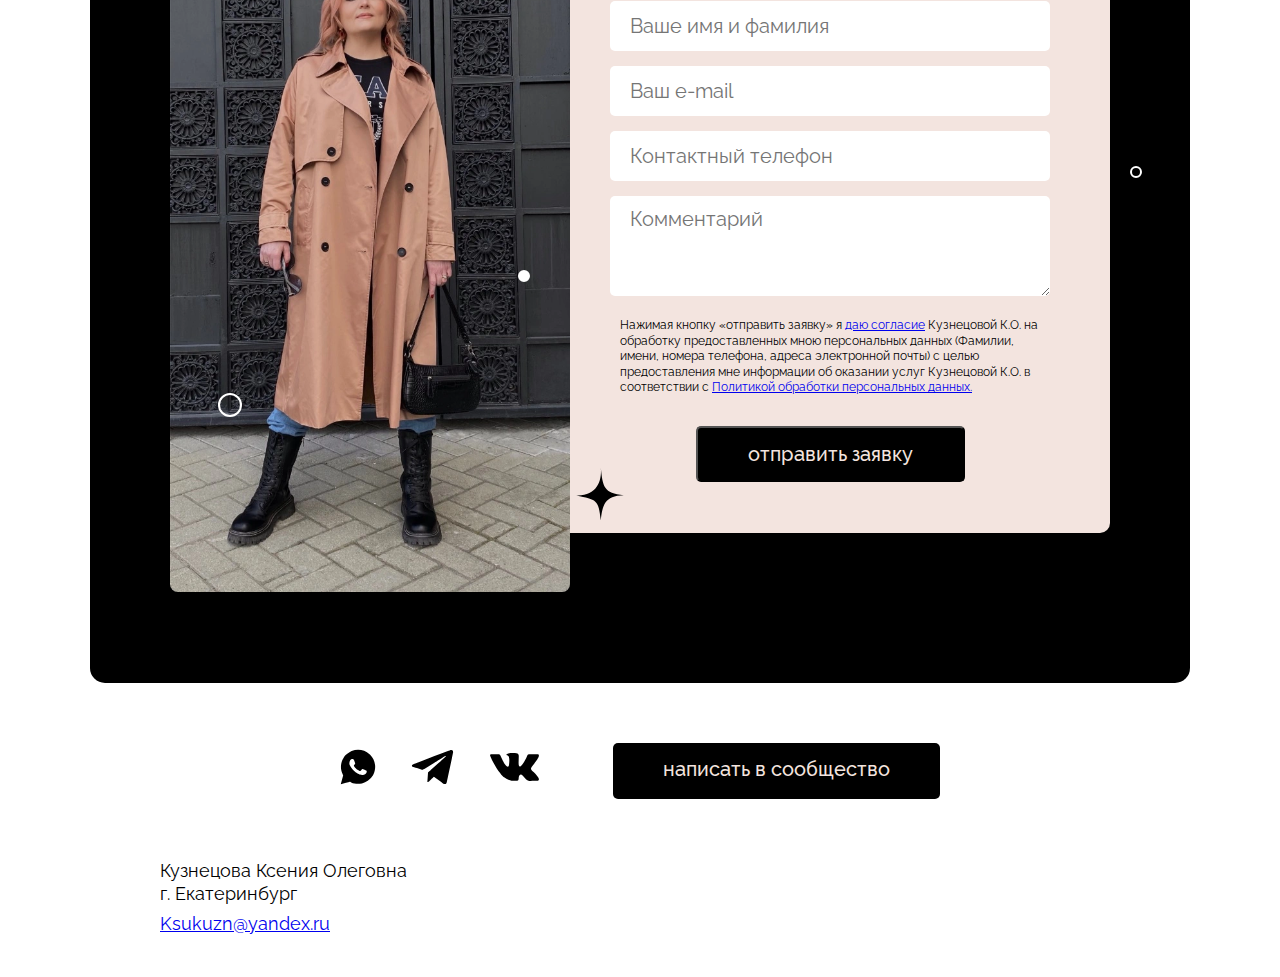
==== commit c90a3e6c: "update ogtag1" ====
--- a/index.html
+++ b/index.html
@@ -1 +1 @@
-<!DOCTYPE html><html lang="ru"><head><meta charset="UTF-8"><meta http-equiv="X-UA-Compatible" content="IE=edge"><meta name="viewport" content="width=device-width,initial-scale=1"><link rel="stylesheet" href="css/style.min.css"><title>Таргетолог, интернет-маркетолог Ксения Кузнецова</title><meta name="title" content="Таргетолог, интернет-маркетолог Ксения Кузнецова"><meta name="description" content="Помогаю мастерам тату и перманентного макияжа получать больше заявок во ВКонтакте. Настрою таргетированную рекламу, создам воронку продаж и чат-бот, запущу рассылку"><!-- Open Graph / Facebook --><meta property="og:type" content="website"><meta property="og:url" content="https://georgyshagin.github.io/Ksusha/"><meta property="og:title" content="Таргетолог, интернет-маркетолог Ксения Кузнецова"><meta property="og:description" content="Помогаю мастерам тату и перманентного макияжа получать больше заявок во ВКонтакте. Настрою таргетированную рекламу, создам воронку продаж и чат-бот, запущу рассылку"><meta property="og:image" content="https://github.com/georgyshagin/Ksusha/blob/branch_6/img/ogtag.jpg"><!-- Twitter --><meta property="twitter:card" content="summary_large_image"><meta property="twitter:url" content="https://georgyshagin.github.io/Ksusha/"><meta property="twitter:title" content="Таргетолог, интернет-маркетолог Ксения Кузнецова"><meta property="twitter:description" content="Помогаю мастерам тату и перманентного макияжа получать больше заявок во ВКонтакте. Настрою таргетированную рекламу, создам воронку продаж и чат-бот, запущу рассылку"><meta property="twitter:image" content="https://github.com/georgyshagin/Ksusha/blob/branch_6/img/ogtag.jpg"><!-- Favicon  --><!-- <link rel="icon" href="favicon.ico"> --><link rel="icon" href="icons/favicon/favicon.svg" type="image/svg+xml"><link rel="apple-touch-icon" sizes="57x57" href="icons/favicon//apple-icon-57x57.png"><link rel="apple-touch-icon" sizes="60x60" href="icons/favicon//apple-icon-60x60.png"><link rel="apple-touch-icon" sizes="72x72" href="icons/favicon//apple-icon-72x72.png"><link rel="apple-touch-icon" sizes="76x76" href="icons/favicon//apple-icon-76x76.png"><link rel="apple-touch-icon" sizes="114x114" href="icons/favicon//apple-icon-114x114.png"><link rel="apple-touch-icon" sizes="120x120" href="icons/favicon//apple-icon-120x120.png"><link rel="apple-touch-icon" sizes="144x144" href="icons/favicon//apple-icon-144x144.png"><link rel="apple-touch-icon" sizes="152x152" href="icons/favicon//apple-icon-152x152.png"><link rel="apple-touch-icon" sizes="180x180" href="icons/favicon//apple-icon-180x180.png"><link rel="icon" type="image/png" sizes="192x192" href="icons/favicon//android-icon-192x192.png"><link rel="icon" type="image/png" sizes="32x32" href="icons/favicon//favicon-32x32.png"><link rel="icon" type="image/png" sizes="96x96" href="icons/favicon//favicon-96x96.png"><link rel="icon" type="image/png" sizes="16x16" href="icons/favicon//favicon-16x16.png"><link rel="manifest" href="icons/favicon/manifest.json"><meta name="msapplication-TileColor" content="#ffffff"><meta name="msapplication-TileImage" content="icons/favicon/ms-icon-144x144.png"><meta name="theme-color" content="#ffffff"></head><body><header class="header"><div class="container"><nav class="header__nav"><ul class="header__links"><li class="header__links-item"><a href="#keys" class="header__link">кейсы</a></li><li class="header__links-item"><a href="#diploma" class="header__link">сертификаты</a></li><li class="header__links-item"><a href="#review" class="header__link">отзывы</a></li></ul><div class="header__btn"><a href="#feedback" class="btn header__btn-link">хочу консультацию</a></div><div class="header__social"><a href="https://t.me/Kuznetsova1010" target="_blank"><img src="icons/social/header/telegram_black.svg" alt="telegram" class="header__social-img"></a><a href="https://wa.me/79826136586" target="_blank"><img src="icons/social/header/whatsapp_black.svg" alt="whatsapp" class="header__social-img"></a><a href="tel:89826136586"><img src="icons/social/header/phone_black.svg" alt="phone" class="header__social-img"></a></div></nav></div></header><div class="hamburger"><span></span> <span></span> <span></span></div><section class="main"><div class="container"><div class="main__wrapper"><div class="main__text"><div class="main__logo"><img src="img/smmtattoo_logo.png" alt="logo" class="main__logo-img"> <img src="icons/star_white.svg" alt="star" class="star_2s star"></div><h1 class="main__title">Ксения<br>Кузнецова</h1><p class="main__post">Таргетолог, интернет-маркетолог</p><p class="main__help">Помогаю мастерам тату<br>и перманентного макияжа<br>получать больше заявок<br>во ВКонтакте</p><p class="main__setting">Настрою таргетированную рекламу, создам воронку продаж и чат-бот, запущу рассылку</p><div class="main__social"><a href="https://t.me/Kuznetsova1010" target="_blank"><img src="icons/social/main/telegram_pink.svg" alt="telegram" class="main__social-img"></a><a href="https://wa.me/79826136586" target="_blank"><img src="icons/social/main/whatsapp_pink.svg" alt="whatsapp" class="main__social-img"></a><a href="tel:89826136586"><img src="icons/social/main/phone_pink.svg" alt="phone" class="main__social-img"></a></div></div><div class="main__image"><img src="img/main.webp" alt="main" class="main__image-img"> <img src="img/main_mobile.webp" alt="main" class="main__image_mobile-img"></div><p class="main__benefit">После сотрудничества со мной вы получите прирост группы новыми подписчиками, увеличение количества заявок, уменьшение стоимости контактов клиентов (лидов)</p><div class="main__advantages"><div class="main__advantages-up"><img src="icons/star_black.svg" alt="star" class="main__advantages-up_star star_1s star"></div><ul class="main__advantages-list"><li class="main__advantages-item"><p>Предоставляю детальный отчет о проделанной работе</p></li><li class="main__advantages-item"><p>Не нужно обращаться по отдельности к разным специалистам, чтобы запустить таргет, сделать чат-бот или настроить рассылки или воронки продаж. <span>Это сделаю я</span></p></li><li class="main__advantages-item"><p>Доступно объясняю все этапы работы</p></li><li class="main__advantages-item"><p>Всегда на связи по телефону, в Telegram и WhatsApp</p></li><li class="main__advantages-item"><p>Работаю официально, по договору.<br>Оформлена самозанятость</p></li></ul><div class="main__advantages-down"><img src="icons/star_empty_black.svg" alt="star" class="main__advantages-down_left star"> <img src="icons/star_black.svg" alt="star" class="main__advantages-down_small star_2s star"> <img src="icons/star_black.svg" alt="star" class="main__advantages-down_right star_3s star"></div></div></div></div></section><section class="steps"><div class="container"><h2 class="title steps__title">Как мы будем работать</h2><div class="steps__wrapper"><div class="steps__circle"></div><div class="steps__list"><div class="steps__item"><div class="steps__item-number steps__item-number-1">1</div><br><p class="steps__item-text">Для знакомства с вашим проектом заполняем <a href="Brif.docx" download class="steps__item-link">бриф</a>. Обсуждаем, утверждаем стратегию работы</p></div><div class="steps__item"><p class="steps__item-text">Анализ сообщества. Даю рекомендации по улучшению, чтобы получить хороший результат от рекламы</p><div class="steps__item-number steps__item-number-2">2</div></div><div class="steps__item"><div class="steps__item-number steps__item-number-3">3</div><p class="steps__item-text">Работа с аудиториями проекта. Разработка интеллект-карты. Парсинг</p></div><div class="steps__item"><div class="steps__item-number steps__item-number-4">4</div><p class="steps__item-text">Настройка рекламного кабинета. Устанавливаю Яндекс.Метрику, пиксели, utm-метки</p></div><div class="steps__item"><div class="steps__item-number steps__item-number-5">5</div><br><p class="steps__item-text">Запуск тестовой рекламной кампании</p></div><div class="steps__item"><div class="steps__item-number steps__item-number-6">6</div><br><p class="steps__item-text">Ведение таргетированной рекламы. Анализ статистики и оптимизация ставок, поиск новых целевых аудиторий, смена объявлений для удержания интереса аудитории</p></div></div></div></div></section><section id="keys" class="keys"><div class="container"><h2 class="title keys__title">Кейсы</h2><div class="keys__wrapper"><div class="keys__item"><h3 class="keys__item-title">Продвижение услуг мастера татуажа из небольшого города</h3><a href="https://vk.com/@smmtatoo-keis-testovaya-reklamnaya-kampaniya-vkontakte-po-prodvizheni" target="_blank" class="keys__item-btn btn btn_mini">читать</a> <img src="img/keys/keys.jpg" alt="keys" class="keys__item-img"></div><div class="keys__item"><h3 class="keys__item-title">тату-салон tattoo title</h3><a href="#" target="_blank" class="keys__item-btn btn btn_mini">читать</a> <img src="img/keys/keys.jpg" alt="keys" class="keys__item-img"></div><div class="keys__item"><h3 class="keys__item-title">тату-салон tattoo title</h3><a href="#" target="_blank" class="keys__item-btn btn btn_mini">читать</a> <img src="img/keys/keys.jpg" alt="keys" class="keys__item-img"></div><div class="keys__item"><h3 class="keys__item-title">тату-салон tattoo title</h3><a href="#" target="_blank" class="keys__item-btn btn btn_mini">читать</a> <img src="img/keys/keys.jpg" alt="keys" class="keys__item-img"></div><div class="keys__item"><h3 class="keys__item-title">тату-салон tattoo title</h3><a href="#" target="_blank" class="keys__item-btn btn btn_mini">читать</a> <img src="img/keys/keys.jpg" alt="keys" class="keys__item-img"></div><div class="keys__item"><h3 class="keys__item-title">тату-салон tattoo title</h3><a href="#" target="_blank" class="keys__item-btn btn btn_mini">читать</a> <img src="img/keys/keys.jpg" alt="keys" class="keys__item-img"></div></div></div></section><section class="diploma"><div class="container"><div class="diploma__wrapper"><img src="icons/star_empty_black.svg" alt="star" class="diploma__up star"><h2 id="diploma" class="title diploma__title">Дипломы и сертификаты</h2><img src="icons/star_black.svg" alt="star" class="diploma__center star_1s star"> <img src="icons/star_black.svg" alt="star" class="diploma__right star_2s star"><div class="diploma__slider"><a href="img/diploma/full/7.jpg" class="diploma__link"><img src="img/diploma/mini/7.jpg" alt="7"></a><a href="img/diploma/full/6.jpg" class="diploma__link"><img src="img/diploma/mini/6.jpg" alt="6"></a><a href="img/diploma/full/1.jpg" class="diploma__link"><img src="img/diploma/mini/1.jpg" alt="1"></a><a href="img/diploma/full/2.jpg" class="diploma__link"><img src="img/diploma/mini/2.jpg" alt="2"></a><a href="img/diploma/full/3.jpg" class="diploma__link"><img src="img/diploma/mini/3.jpg" alt="3"></a><a href="img/diploma/full/4.jpg" class="diploma__link"><img src="img/diploma/mini/4.jpg" alt="4"></a></div></div></div></section><section id="review" class="review"><div class="container"><div class="review__wrapper"><img src="icons/star_white.svg" alt="star" class="review__up star_3s star"><h2 class="title title_white review__title">Отзывы</h2><div class="review__slider"><div class="review__block"><div class="review__block-img"><img src="img/review/vasiliev.jpg" alt="review_1" class="review__block-image"><div class="review__block-name">Антон Васильев</div><div class="review__block-post">владелец студии перманентного макияжа,</div><div class="review__block-city">г. Геленджик</div></div><div class="review__block-descr"><video controls><source src="img/review/review_vasiliev.mp4" type="video/mp4"><source src="video.webm" type="video/webm"><source src="video.ogv" type="video/ogg"></video></div></div><div class="review__block"><div class="review__block-img"><img src="img/review/kazakov.jpg" alt="review" class="review__block-image"><div class="review__block-name">Виталий Казаков</div><div class="review__block-post">директор сети фитнес-клубов "Sport-Tema",</div><div class="review__block-city">г. Екатеринбург</div></div><div class="review__block-descr"><p>Добрый день. Ксения! Хочу поблагодарить Вас за продуктивное сотрудничество в сфере маркетинга и оформление групп двух филиалов фитнес-клубов социальной сети "ВКонтакте". За время нашего сотрудничества возросла активность в группах и входящий поток сообщений. За счет этого повысился входящий трафик клиентов. Также очень радует грамотное визуальное оформление групп. С надеждой на дальнейшую совместную деятельность.</p></div></div><div class="review__block"><div class="review__block-img"><img src="img/review/redkina.jpg" alt="review_2" class="review__block-image"><div class="review__block-name">Екатерина Редькина</div><div class="review__block-post">руководитель отдела трафика онлайн-школы "IZIBIZI",</div><div class="review__block-city">г. Санкт-Петербург</div></div><div class="review__block-descr"><p>Ксения, рада продолжить с вами сотрудничество. За полгода работы показали себя как ответственного, инициативного таргетолога. У вас получается раскручивать такие узкие и сложные тематики как позирование, фото в стиле флетлей. Мы с вами уже протестировали 15 курсов - это очень круто. Нравится ваш подход к работе и разнообразие креативов. Буду продолжать сотрудничество и спасибо вам за работу!</p></div></div><div class="review__block"><div class="review__block-img"><img src="img/review/nekrasov.webp" alt="review_1" class="review__block-image"><div class="review__block-name">Сергей Некрасов</div><div class="review__block-post">интерьерный фотограф,</div><div class="review__block-city">г. Москва</div></div><div class="review__block-descr"><p>Меня зовут Сергей Некрасов, я занимаюсь интерьерной фотографией. Услуга фотосъемки интерьеров необходима дизайнерам интерьеров, ресторанам, отелям, производителям мебели. Казалось бы все очевидно, но выйти на заказчиков с помощью рекламы в инстаграм* не так-то просто. Обратился к Ксении за помощью и на первичной консультации она показала свою экспертность. У нее был поэтапный план действий. Прежде чем запускать рекламу, Ксения задавала много вопросов чтобы у нее сложилась картина касательно моей целевой аудитории и каналов выхода на нее. После тестовой недели мы получили информацию к размышлению, реальных и теоретических подписчиков, которые в будущем могут стать заказчиками<br>* <span>социальная сеть признана экстремистской организацией и запрещена на территории РФ</span></p></div></div></div><img src="icons/star_empty_white.svg" alt="star" class="review__down star"></div></div></section><section id="feedback" class="feedback"><div class="container"><div class="feedback__wrapper"><img src="icons/star_white.svg" alt="star" class="feedback__star-right star_2s star"><div class="feedback__block"><div class="feedback__img"><img src="img/form.webp" alt="form" class="feedback__image"> <img src="icons/star_white.svg" alt="star" class="feedback__star-left star_1s star"></div><form class="feedback__form" action="#"><h2 class="title feedback__form-title">Оставьте заявку<br>на консультацию</h2><input name="name" required placeholder="Ваше имя и фамилия" type="text"> <input name="email" required placeholder="Ваш e-mail" type="email"> <input name="phone" required placeholder="Контактный телефон"> <textarea name="text" placeholder="Комментарий" type="text"></textarea><div class="feedback__form-descr">Нажимая кнопку «отправить заявку» я <a href="apply.html" target="_blank" class="feedback__form-policy">даю согласие</a> Кузнецовой К.О. на обработку предоставленных мною персональных данных (Фамилии, имени, номера телефона, адреса электронной почты) с целью предоставления мне информации об оказании услуг Кузнецовой К.О. в соответствии с <a href="policy.html" target="_blank" class="feedback__form-policy">Политикой обработки персональных данных.</a></div><button class="feedback__form-btn btn btn_black">отправить заявку</button> <img src="icons/star_black.svg" alt="star" class="feedback__star-down star_3s star"></form></div></div></div></section><footer class="footer"><div class="container"><div class="footer__wrapper"><div class="footer__social"><a href="https://wa.me/79826136586" target="_blank"><img src="icons/social/footer/whatsapp_black.svg" alt="whatsapp"></a><a href="https://t.me/Kuznetsova1010" target="_blank"><img src="icons/social/footer/telegram_black.svg" alt="telegram"></a><a href="https://vk.com/smmtatoo" target="_blank"><img src="icons/social/footer/vk_black.svg" alt="vk"></a></div><a href="https://vk.com/im?media=&sel=-211473198" target="_blank" class="footer__btn btn btn_black footer__btn-link">написать в сообщество</a></div><div class="footer__master"><div class="footer__name">Кузнецова Ксения Олеговна<br>г. Екатеринбург</div><a href="mailto:ksukuzn@yandex.ru" class="footer__mail">Ksukuzn@yandex.ru</a></div></div></footer><script src="js/jquery-3.6.0.min.js"></script><script src="js/jquery.magnific-popup.min.js"></script><script src="js/slick.min.js"></script><script src="js/script.js"></script></body></html>+<!DOCTYPE html><html lang="ru"><head><meta charset="UTF-8"><meta http-equiv="X-UA-Compatible" content="IE=edge"><meta name="viewport" content="width=device-width,initial-scale=1"><link rel="stylesheet" href="css/style.min.css"><title>Таргетолог, интернет-маркетолог Ксения Кузнецова</title><meta name="title" content="Таргетолог, интернет-маркетолог Ксения Кузнецова"><meta name="description" content="Помогаю мастерам тату и перманентного макияжа получать больше заявок во ВКонтакте. Настрою таргетированную рекламу, создам воронку продаж и чат-бот, запущу рассылку"><!-- Open Graph / Facebook --><meta property="og:type" content="website"><meta property="og:url" content="https://georgyshagin.github.io/Ksusha/"><meta property="og:title" content="Таргетолог, интернет-маркетолог Ксения Кузнецова"><meta property="og:description" content="Помогаю мастерам тату и перманентного макияжа получать больше заявок во ВКонтакте. Настрою таргетированную рекламу, создам воронку продаж и чат-бот, запущу рассылку"><meta property="og:image" content="https://github.com/georgyshagin/Ksusha/blob/branch_8/img/ogtag.jpg"><!-- Twitter --><meta property="twitter:card" content="summary_large_image"><meta property="twitter:url" content="https://georgyshagin.github.io/Ksusha/"><meta property="twitter:title" content="Таргетолог, интернет-маркетолог Ксения Кузнецова"><meta property="twitter:description" content="Помогаю мастерам тату и перманентного макияжа получать больше заявок во ВКонтакте. Настрою таргетированную рекламу, создам воронку продаж и чат-бот, запущу рассылку"><meta property="twitter:image" content="https://github.com/georgyshagin/Ksusha/blob/branch_8/img/ogtag.jpg"><!-- Favicon  --><!-- <link rel="icon" href="favicon.ico"> --><link rel="icon" href="icons/favicon/favicon.svg" type="image/svg+xml"><link rel="apple-touch-icon" sizes="57x57" href="icons/favicon//apple-icon-57x57.png"><link rel="apple-touch-icon" sizes="60x60" href="icons/favicon//apple-icon-60x60.png"><link rel="apple-touch-icon" sizes="72x72" href="icons/favicon//apple-icon-72x72.png"><link rel="apple-touch-icon" sizes="76x76" href="icons/favicon//apple-icon-76x76.png"><link rel="apple-touch-icon" sizes="114x114" href="icons/favicon//apple-icon-114x114.png"><link rel="apple-touch-icon" sizes="120x120" href="icons/favicon//apple-icon-120x120.png"><link rel="apple-touch-icon" sizes="144x144" href="icons/favicon//apple-icon-144x144.png"><link rel="apple-touch-icon" sizes="152x152" href="icons/favicon//apple-icon-152x152.png"><link rel="apple-touch-icon" sizes="180x180" href="icons/favicon//apple-icon-180x180.png"><link rel="icon" type="image/png" sizes="192x192" href="icons/favicon//android-icon-192x192.png"><link rel="icon" type="image/png" sizes="32x32" href="icons/favicon//favicon-32x32.png"><link rel="icon" type="image/png" sizes="96x96" href="icons/favicon//favicon-96x96.png"><link rel="icon" type="image/png" sizes="16x16" href="icons/favicon//favicon-16x16.png"><link rel="manifest" href="icons/favicon/manifest.json"><meta name="msapplication-TileColor" content="#ffffff"><meta name="msapplication-TileImage" content="icons/favicon/ms-icon-144x144.png"><meta name="theme-color" content="#ffffff"></head><body><header class="header"><div class="container"><nav class="header__nav"><ul class="header__links"><li class="header__links-item"><a href="#keys" class="header__link">кейсы</a></li><li class="header__links-item"><a href="#diploma" class="header__link">сертификаты</a></li><li class="header__links-item"><a href="#review" class="header__link">отзывы</a></li></ul><div class="header__btn"><a href="#feedback" class="btn header__btn-link">хочу консультацию</a></div><div class="header__social"><a href="https://t.me/Kuznetsova1010" target="_blank"><img src="icons/social/header/telegram_black.svg" alt="telegram" class="header__social-img"></a><a href="https://wa.me/79826136586" target="_blank"><img src="icons/social/header/whatsapp_black.svg" alt="whatsapp" class="header__social-img"></a><a href="tel:89826136586"><img src="icons/social/header/phone_black.svg" alt="phone" class="header__social-img"></a></div></nav></div></header><div class="hamburger"><span></span> <span></span> <span></span></div><section class="main"><div class="container"><div class="main__wrapper"><div class="main__text"><div class="main__logo"><img src="img/smmtattoo_logo.png" alt="logo" class="main__logo-img"> <img src="icons/star_white.svg" alt="star" class="star_2s star"></div><h1 class="main__title">Ксения<br>Кузнецова</h1><p class="main__post">Таргетолог, интернет-маркетолог</p><p class="main__help">Помогаю мастерам тату<br>и перманентного макияжа<br>получать больше заявок<br>во ВКонтакте</p><p class="main__setting">Настрою таргетированную рекламу, создам воронку продаж и чат-бот, запущу рассылку</p><div class="main__social"><a href="https://t.me/Kuznetsova1010" target="_blank"><img src="icons/social/main/telegram_pink.svg" alt="telegram" class="main__social-img"></a><a href="https://wa.me/79826136586" target="_blank"><img src="icons/social/main/whatsapp_pink.svg" alt="whatsapp" class="main__social-img"></a><a href="tel:89826136586"><img src="icons/social/main/phone_pink.svg" alt="phone" class="main__social-img"></a></div></div><div class="main__image"><img src="img/main.webp" alt="main" class="main__image-img"> <img src="img/main_mobile.webp" alt="main" class="main__image_mobile-img"></div><p class="main__benefit">После сотрудничества со мной вы получите прирост группы новыми подписчиками, увеличение количества заявок, уменьшение стоимости контактов клиентов (лидов)</p><div class="main__advantages"><div class="main__advantages-up"><img src="icons/star_black.svg" alt="star" class="main__advantages-up_star star_1s star"></div><ul class="main__advantages-list"><li class="main__advantages-item"><p>Предоставляю детальный отчет о проделанной работе</p></li><li class="main__advantages-item"><p>Не нужно обращаться по отдельности к разным специалистам, чтобы запустить таргет, сделать чат-бот или настроить рассылки или воронки продаж. <span>Это сделаю я</span></p></li><li class="main__advantages-item"><p>Доступно объясняю все этапы работы</p></li><li class="main__advantages-item"><p>Всегда на связи по телефону, в Telegram и WhatsApp</p></li><li class="main__advantages-item"><p>Работаю официально, по договору.<br>Оформлена самозанятость</p></li></ul><div class="main__advantages-down"><img src="icons/star_empty_black.svg" alt="star" class="main__advantages-down_left star"> <img src="icons/star_black.svg" alt="star" class="main__advantages-down_small star_2s star"> <img src="icons/star_black.svg" alt="star" class="main__advantages-down_right star_3s star"></div></div></div></div></section><section class="steps"><div class="container"><h2 class="title steps__title">Как мы будем работать</h2><div class="steps__wrapper"><div class="steps__circle"></div><div class="steps__list"><div class="steps__item"><div class="steps__item-number steps__item-number-1">1</div><br><p class="steps__item-text">Для знакомства с вашим проектом заполняем <a href="Brif.docx" download class="steps__item-link">бриф</a>. Обсуждаем, утверждаем стратегию работы</p></div><div class="steps__item"><p class="steps__item-text">Анализ сообщества. Даю рекомендации по улучшению, чтобы получить хороший результат от рекламы</p><div class="steps__item-number steps__item-number-2">2</div></div><div class="steps__item"><div class="steps__item-number steps__item-number-3">3</div><p class="steps__item-text">Работа с аудиториями проекта. Разработка интеллект-карты. Парсинг</p></div><div class="steps__item"><div class="steps__item-number steps__item-number-4">4</div><p class="steps__item-text">Настройка рекламного кабинета. Устанавливаю Яндекс.Метрику, пиксели, utm-метки</p></div><div class="steps__item"><div class="steps__item-number steps__item-number-5">5</div><br><p class="steps__item-text">Запуск тестовой рекламной кампании</p></div><div class="steps__item"><div class="steps__item-number steps__item-number-6">6</div><br><p class="steps__item-text">Ведение таргетированной рекламы. Анализ статистики и оптимизация ставок, поиск новых целевых аудиторий, смена объявлений для удержания интереса аудитории</p></div></div></div></div></section><section id="keys" class="keys"><div class="container"><h2 class="title keys__title">Кейсы</h2><div class="keys__wrapper"><div class="keys__item"><h3 class="keys__item-title">Продвижение услуг мастера татуажа из небольшого города</h3><a href="https://vk.com/@smmtatoo-keis-testovaya-reklamnaya-kampaniya-vkontakte-po-prodvizheni" target="_blank" class="keys__item-btn btn btn_mini">читать</a> <img src="img/keys/keys.jpg" alt="keys" class="keys__item-img"></div><div class="keys__item"><h3 class="keys__item-title">тату-салон tattoo title</h3><a href="#" target="_blank" class="keys__item-btn btn btn_mini">читать</a> <img src="img/keys/keys.jpg" alt="keys" class="keys__item-img"></div><div class="keys__item"><h3 class="keys__item-title">тату-салон tattoo title</h3><a href="#" target="_blank" class="keys__item-btn btn btn_mini">читать</a> <img src="img/keys/keys.jpg" alt="keys" class="keys__item-img"></div><div class="keys__item"><h3 class="keys__item-title">тату-салон tattoo title</h3><a href="#" target="_blank" class="keys__item-btn btn btn_mini">читать</a> <img src="img/keys/keys.jpg" alt="keys" class="keys__item-img"></div><div class="keys__item"><h3 class="keys__item-title">тату-салон tattoo title</h3><a href="#" target="_blank" class="keys__item-btn btn btn_mini">читать</a> <img src="img/keys/keys.jpg" alt="keys" class="keys__item-img"></div><div class="keys__item"><h3 class="keys__item-title">тату-салон tattoo title</h3><a href="#" target="_blank" class="keys__item-btn btn btn_mini">читать</a> <img src="img/keys/keys.jpg" alt="keys" class="keys__item-img"></div></div></div></section><section class="diploma"><div class="container"><div class="diploma__wrapper"><img src="icons/star_empty_black.svg" alt="star" class="diploma__up star"><h2 id="diploma" class="title diploma__title">Дипломы и сертификаты</h2><img src="icons/star_black.svg" alt="star" class="diploma__center star_1s star"> <img src="icons/star_black.svg" alt="star" class="diploma__right star_2s star"><div class="diploma__slider"><a href="img/diploma/full/7.jpg" class="diploma__link"><img src="img/diploma/mini/7.jpg" alt="7"></a><a href="img/diploma/full/6.jpg" class="diploma__link"><img src="img/diploma/mini/6.jpg" alt="6"></a><a href="img/diploma/full/1.jpg" class="diploma__link"><img src="img/diploma/mini/1.jpg" alt="1"></a><a href="img/diploma/full/2.jpg" class="diploma__link"><img src="img/diploma/mini/2.jpg" alt="2"></a><a href="img/diploma/full/3.jpg" class="diploma__link"><img src="img/diploma/mini/3.jpg" alt="3"></a><a href="img/diploma/full/4.jpg" class="diploma__link"><img src="img/diploma/mini/4.jpg" alt="4"></a></div></div></div></section><section id="review" class="review"><div class="container"><div class="review__wrapper"><img src="icons/star_white.svg" alt="star" class="review__up star_3s star"><h2 class="title title_white review__title">Отзывы</h2><div class="review__slider"><div class="review__block"><div class="review__block-img"><img src="img/review/vasiliev.jpg" alt="review_1" class="review__block-image"><div class="review__block-name">Антон Васильев</div><div class="review__block-post">владелец студии перманентного макияжа,</div><div class="review__block-city">г. Геленджик</div></div><div class="review__block-descr"><video controls><source src="img/review/review_vasiliev.mp4" type="video/mp4"><source src="video.webm" type="video/webm"><source src="video.ogv" type="video/ogg"></video></div></div><div class="review__block"><div class="review__block-img"><img src="img/review/kazakov.jpg" alt="review" class="review__block-image"><div class="review__block-name">Виталий Казаков</div><div class="review__block-post">директор сети фитнес-клубов "Sport-Tema",</div><div class="review__block-city">г. Екатеринбург</div></div><div class="review__block-descr"><p>Добрый день. Ксения! Хочу поблагодарить Вас за продуктивное сотрудничество в сфере маркетинга и оформление групп двух филиалов фитнес-клубов социальной сети "ВКонтакте". За время нашего сотрудничества возросла активность в группах и входящий поток сообщений. За счет этого повысился входящий трафик клиентов. Также очень радует грамотное визуальное оформление групп. С надеждой на дальнейшую совместную деятельность.</p></div></div><div class="review__block"><div class="review__block-img"><img src="img/review/redkina.jpg" alt="review_2" class="review__block-image"><div class="review__block-name">Екатерина Редькина</div><div class="review__block-post">руководитель отдела трафика онлайн-школы "IZIBIZI",</div><div class="review__block-city">г. Санкт-Петербург</div></div><div class="review__block-descr"><p>Ксения, рада продолжить с вами сотрудничество. За полгода работы показали себя как ответственного, инициативного таргетолога. У вас получается раскручивать такие узкие и сложные тематики как позирование, фото в стиле флетлей. Мы с вами уже протестировали 15 курсов - это очень круто. Нравится ваш подход к работе и разнообразие креативов. Буду продолжать сотрудничество и спасибо вам за работу!</p></div></div><div class="review__block"><div class="review__block-img"><img src="img/review/nekrasov.webp" alt="review_1" class="review__block-image"><div class="review__block-name">Сергей Некрасов</div><div class="review__block-post">интерьерный фотограф,</div><div class="review__block-city">г. Москва</div></div><div class="review__block-descr"><p>Меня зовут Сергей Некрасов, я занимаюсь интерьерной фотографией. Услуга фотосъемки интерьеров необходима дизайнерам интерьеров, ресторанам, отелям, производителям мебели. Казалось бы все очевидно, но выйти на заказчиков с помощью рекламы в инстаграм* не так-то просто. Обратился к Ксении за помощью и на первичной консультации она показала свою экспертность. У нее был поэтапный план действий. Прежде чем запускать рекламу, Ксения задавала много вопросов чтобы у нее сложилась картина касательно моей целевой аудитории и каналов выхода на нее. После тестовой недели мы получили информацию к размышлению, реальных и теоретических подписчиков, которые в будущем могут стать заказчиками<br>* <span>социальная сеть признана экстремистской организацией и запрещена на территории РФ</span></p></div></div></div><img src="icons/star_empty_white.svg" alt="star" class="review__down star"></div></div></section><section id="feedback" class="feedback"><div class="container"><div class="feedback__wrapper"><img src="icons/star_white.svg" alt="star" class="feedback__star-right star_2s star"><div class="feedback__block"><div class="feedback__img"><img src="img/form.webp" alt="form" class="feedback__image"> <img src="icons/star_white.svg" alt="star" class="feedback__star-left star_1s star"></div><form class="feedback__form" action="#"><h2 class="title feedback__form-title">Оставьте заявку<br>на консультацию</h2><input name="name" required placeholder="Ваше имя и фамилия" type="text"> <input name="email" required placeholder="Ваш e-mail" type="email"> <input name="phone" required placeholder="Контактный телефон"> <textarea name="text" placeholder="Комментарий" type="text"></textarea><div class="feedback__form-descr">Нажимая кнопку «отправить заявку» я <a href="apply.html" target="_blank" class="feedback__form-policy">даю согласие</a> Кузнецовой К.О. на обработку предоставленных мною персональных данных (Фамилии, имени, номера телефона, адреса электронной почты) с целью предоставления мне информации об оказании услуг Кузнецовой К.О. в соответствии с <a href="policy.html" target="_blank" class="feedback__form-policy">Политикой обработки персональных данных.</a></div><button class="feedback__form-btn btn btn_black">отправить заявку</button> <img src="icons/star_black.svg" alt="star" class="feedback__star-down star_3s star"></form></div></div></div></section><footer class="footer"><div class="container"><div class="footer__wrapper"><div class="footer__social"><a href="https://wa.me/79826136586" target="_blank"><img src="icons/social/footer/whatsapp_black.svg" alt="whatsapp"></a><a href="https://t.me/Kuznetsova1010" target="_blank"><img src="icons/social/footer/telegram_black.svg" alt="telegram"></a><a href="https://vk.com/smmtatoo" target="_blank"><img src="icons/social/footer/vk_black.svg" alt="vk"></a></div><a href="https://vk.com/im?media=&sel=-211473198" target="_blank" class="footer__btn btn btn_black footer__btn-link">написать в сообщество</a></div><div class="footer__master"><div class="footer__name">Кузнецова Ксения Олеговна<br>г. Екатеринбург</div><a href="mailto:ksukuzn@yandex.ru" class="footer__mail">Ksukuzn@yandex.ru</a></div></div></footer><script src="js/jquery-3.6.0.min.js"></script><script src="js/jquery.magnific-popup.min.js"></script><script src="js/slick.min.js"></script><script src="js/script.js"></script></body></html>--- a/css/style.min.css
+++ b/css/style.min.css
@@ -1 +1 @@
-@font-face{font-family:Lena;src:url(../fonts/Lena.woff2) format("woff2"),url(../fonts/Lena.woff) format("woff");font-weight:400;font-style:normal;font-display:swap}@font-face{font-family:Raleway;src:url(../fonts/Raleway-Regular.woff2) format("woff2"),url(../fonts/Raleway-Regular.woff) format("woff");font-weight:400;font-style:normal;font-display:swap}@font-face{font-family:Raleway;src:url(../fonts/Raleway-Medium.woff2) format("woff2"),url(../fonts/Raleway-Medium.woff) format("woff");font-weight:500;font-style:normal;font-display:swap}@font-face{font-family:Raleway;src:url(../fonts/Raleway-Black.woff2) format("woff2"),url(../fonts/Raleway-Black.woff) format("woff");font-weight:900;font-style:normal;font-display:swap}@-webkit-keyframes star{from{transform:scale(.4)}50%{transform:scale(1.5)}to{transform:scale(.4)}}@keyframes star{from{transform:scale(.4)}50%{transform:scale(1.5)}to{transform:scale(.4)}}*{box-sizing:border-box;font-family:Raleway,sans-serif;font-weight:400;line-height:130%;font-size:24px;margin:0;padding:0}.container{width:1200px;margin:0 auto}.header{height:90px;padding-top:25px;z-index:10;position:relative;left:-100%;visibility:hidden;opacity:0;transition:.5s all}.header.active{left:0;visibility:visible;opacity:1}.header__nav{padding:0 110px;display:flex;justify-content:space-between;align-items:center}.header__links{margin-left:40px;display:flex;justify-content:space-between;width:350px;list-style-type:none}.header__link{font-size:20px;font-weight:500;color:#000;text-decoration:none}.header__link:hover{text-decoration:underline}.header__social{display:none;margin-top:70px;justify-content:space-between;width:230px;height:52px}.header__social-img{height:52px}.btn{display:block;min-width:80px;min-height:48px;background:#f3e4df;font-size:20px;font-weight:500;border-radius:5px;padding:10px 20px;text-decoration:none;color:#000;text-align:center}.btn:hover{transform:translate(1px,1px);box-shadow:3px 3px 20px #000}.btn_black{padding:13px 50px;min-height:56px;background:#000;color:#f3e4df}.btn_mini{font-size:16px;min-height:40px}.star_2s{-webkit-animation:star 2s infinite;animation:star 2s infinite;-webkit-animation-timing-function:ease,step-start,cubic-bezier(.1,.9,1,.1);animation-timing-function:ease,step-start,cubic-bezier(.1,.9,1,.1)}.star_2s:hover{-webkit-animation-play-state:paused;animation-play-state:paused}.star_1s{-webkit-animation:star 1.7s infinite;animation:star 1.7s infinite;-webkit-animation-timing-function:ease,step-start,cubic-bezier(.1,.9,1,.1);animation-timing-function:ease,step-start,cubic-bezier(.1,.9,1,.1)}.star_1s:hover{-webkit-animation-play-state:paused;animation-play-state:paused}.star_3s{-webkit-animation:star 3s infinite;animation:star 3s infinite;-webkit-animation-timing-function:ease,step-start,cubic-bezier(.1,.9,1,.1);animation-timing-function:ease,step-start,cubic-bezier(.1,.9,1,.1)}.star_3s:hover{-webkit-animation-play-state:paused;animation-play-state:paused}.star{width:50px;height:55px;-o-object-fit:cover;object-fit:cover}.main{min-height:500px;position:relative}.main__wrapper{min-height:1200px;margin:0 100px;padding:60px 60px 0 60px;background:#000;border-radius:5px;display:grid;grid-template-columns:repeat(2,1fr);grid-template-rows:minmax(600px,auto) 150px}.main__text{min-height:440px}.main__logo{display:flex;justify-content:space-between;align-items:center;padding-right:50px}.main__logo-img{height:70px;width:160px;-o-object-fit:cover;object-fit:cover}.main__title{margin-top:50px;text-transform:uppercase;font-family:Lena,sans-serif;font-size:44px;line-height:100%;color:#f3e4df;position:relative}.main__title::before{content:"";position:absolute;width:8px;height:8px;color:#fff;background:0 0;right:27%;top:-30%;border-radius:100%;border:2px solid #fff}.main__post{margin-top:30px;color:#dadada;font-weight:500}.main__help,.main__setting{margin-top:80px;color:#dadada;font-weight:500;max-width:400px}.main__social{display:flex;margin-top:70px;width:150px;height:32px;justify-content:space-between}.main__benefit{margin-top:70px;color:#f3e4df;text-transform:uppercase;font-weight:900;grid-column:1/3;grid-row:2/3}.main__image{position:relative;max-height:760px;max-width:420px;top:-150px}.main__image-img{height:100%;width:100%;border-radius:0 0 5px 5px;-o-object-fit:cover;object-fit:cover}.main__image_mobile-img{display:none}.main__advantages{padding:10px 30px 30px 100px;max-width:800px;position:relative;top:70px;display:grid;grid-template-columns:repeat(2,325px);grid-template-rows:80px 300px 50px;justify-content:space-between;grid-column:1/3;left:-110px;background:#f3e4df;border-radius:8px}.main__advantages-up{grid-column:2/3;justify-self:end}.main__advantages-list{display:grid;grid-template-rows:repeat(3,80px);grid-template-columns:repeat(2,280px);justify-content:space-between;grid-auto-flow:column;-moz-column-gap:70px;column-gap:70px}.main__advantages-item{margin-bottom:20px}.main__advantages-item:nth-child(3),.main__advantages-item:nth-child(4),.main__advantages-item:nth-child(5){grid-column:2/3}.main__advantages-item p{font-size:20px;font-weight:500}.main__advantages-item p span{font-size:20px;font-weight:900}.main__advantages-down{grid-row:3/4;grid-column:2/3}.main__advantages-down_left{width:50px;height:55px;position:relative;left:-20%}.main__advantages-down_small{width:26px;height:34px;position:relative;right:-22%;top:-30%}.main__advantages-down_right{position:relative;left:25%}.title{font-size:30px;text-transform:uppercase;font-weight:500;margin-left:150px}.title_white{color:#fff}.steps{margin-top:120px}.steps__wrapper{padding:0 50px 0 50px;margin-top:20px}.steps__circle{margin-top:100px;display:block;width:1080px;height:400px;border-radius:100%;border:2px solid #000;transform:rotate(14deg);position:absolute;z-index:-5}.steps__list{display:grid;max-height:500px;width:100%;grid-template-rows:repeat(8,75px);grid-template-columns:repeat(12,1fr)}.steps__item:nth-child(1){grid-row:2/4;grid-column:2/6;width:350px;margin-left:75px}.steps__item:nth-child(2){grid-row:1/3;grid-column:8/13;width:400px}.steps__item:nth-child(3){grid-row:4/6;grid-column:8/11;width:350px;display:flex;flex-direction:column;align-items:flex-end}.steps__item:nth-child(4){grid-row:6/8;grid-column:9/13;width:350px;display:flex;flex-direction:column;align-items:flex-end}.steps__item:nth-child(5){grid-row:7/9;grid-column:6/10;width:350px;margin-top:10px}.steps__item:nth-child(6){grid-row:6/7;grid-column:2/5;width:316px;display:flex;flex-direction:column;align-items:center}.steps__item-text{font-size:20px}.steps__item-link{font-size:20px;color:#00f}.steps__item-number{position:relative;color:#fff;font-size:28px}.steps__item-number-1::before{content:"";position:absolute;z-index:-10;top:0;left:-18px;width:40px;height:40px;border-radius:100%;background:#000}.steps__item-number-2::before{content:"";position:absolute;z-index:-10;top:2px;left:-18px;width:40px;height:40px;border-radius:100%;background:#000}.steps__item-number-3::before{content:"";position:absolute;z-index:-10;top:-3px;left:-18px;width:40px;height:40px;border-radius:100%;background:#000}.steps__item-number-4::before{content:"";position:absolute;z-index:-10;top:-3px;left:-18px;width:40px;height:40px;border-radius:100%;background:#000}.steps__item-number-5::before{content:"";position:absolute;z-index:-10;top:0;left:-18px;width:40px;height:40px;border-radius:100%;background:#000}.steps__item-number-6{margin-right:-100px}.steps__item-number-6::before{content:"";position:absolute;z-index:-10;top:-5px;left:-18px;width:40px;height:40px;border-radius:100%;background:#000}.keys{padding-top:180px;padding-bottom:100px}.keys__wrapper{margin-top:40px;padding:0 150px;display:grid;grid-template-columns:repeat(3,270px);grid-auto-rows:270px;justify-content:space-between;-moz-column-gap:40px;column-gap:40px;row-gap:60px}.keys__item{position:relative;border-radius:10px 10px 15px 15px;padding:40px 30px;display:flex;flex-direction:column;justify-content:space-between;align-items:center}.keys__item-title{color:#fff;text-align:center;font-size:22px}.keys__item-btn{margin-top:10px}.keys__item-img{position:absolute;width:100%;height:100%;filter:brightness(65%);z-index:-5;top:0;border-radius:10px 10px 15px 15px}.diploma{padding-bottom:5px}.diploma .slick-dots li.slick-active button:before{background:#000}.diploma__wrapper{background:#f3e4df;padding-top:20px;padding-bottom:40px;margin:0 50px;border-radius:8px}.diploma__slider{position:relative;width:950px;margin:0 auto}.diploma__slider img{margin:0 auto}.diploma .slick-next,.diploma .slick-prev{position:absolute;top:46%;transform:translateY(-50%);left:-50px;border:none}.diploma .slick-next img,.diploma .slick-prev img{width:30px;height:50px}.diploma .slick-next{right:-39px;left:auto}.diploma__up{height:45px;margin:0 auto;display:block}.diploma__title{margin-top:40px;margin-left:100px}.diploma__center{position:relative;left:74%;top:-60px}.diploma__right{position:relative;left:75%;margin-bottom:40px}.review .slick-dots li.slick-active button:before{background:#f3e4df}.review__wrapper{padding-top:20px;background:#000;margin:0 50px;border-radius:15px 15px 0 0}.review__up{position:relative;left:65%}.review__down{position:relative;width:60px;height:70px;left:42%;margin-top:20px}.review__title{margin-left:100px;margin-top:40px;position:relative}.review__title::before{content:"";position:absolute;width:20px;height:20px;color:#fff;background:0 0;right:80%;top:-100%;border-radius:100%;border:2px solid #fff}.review__title::after{content:"";position:absolute;width:8px;height:8px;color:#fff;background:#fff;right:15%;top:150%;border-radius:100%;border:2px solid #fff}.review__slider{position:relative;margin:0 auto;min-height:200px;padding:0 150px}.review__slider img{margin:0 auto}.review .slick-initialized .slick-slide{display:flex;flex-wrap:wrap;justify-content:space-between}.review__block{margin-top:40px;display:flex;justify-content:space-between;min-width:800px;padding:0 15px}.review__block-img{max-width:200px}.review__block-image{width:200px;height:200px;border-radius:100%}.review__block-name{margin-top:15px;color:#fff;font-size:20px;text-align:center}.review__block-city,.review__block-post{margin-top:15px;color:#fff;font-size:16px;text-align:center}.review__block-city{margin-top:0}.review__block-descr{max-width:500px;padding:20px;background:#fff;border-radius:10px;position:relative;margin-bottom:30px}.review__block-descr::before{content:"";width:0;height:0;position:absolute;left:-10%;top:40px;border-top:25px solid transparent;border-right:60px solid #fff;border-bottom:12px solid transparent;transform:rotate(-15deg)}.review__block-descr video{width:400px;height:300px}.review__block-descr p{font-size:18px}.review__block-descr p span{font-size:16px}.feedback__wrapper{background:#000;margin:0 50px;margin-top:-5px;border-radius:0 0 15px 15px;padding:20px 80px 150px 120px}.feedback__block{background:#f3e4df;border-radius:10px;display:grid;grid-template-columns:repeat(2,auto);height:700px}.feedback__img{width:400px;position:relative;right:40px;top:60px}.feedback__img::before{content:"";position:absolute;width:20px;height:20px;color:#fff;background:0 0;right:82%;top:65%;border-radius:100%;border:2px solid #fff}.feedback__img::after{content:"";position:absolute;width:8px;height:8px;color:#fff;background:#fff;right:10%;top:49%;border-radius:100%;border:2px solid #fff}.feedback__image{width:100%;border-radius:8px;-o-object-fit:cover;object-fit:cover}.feedback__form{margin:60px 60px 0 0}.feedback__form-title{position:relative;margin-left:0;margin-bottom:30px}.feedback__form-title::after{content:"";position:absolute;width:8px;height:8px;color:#fff;background:0 0;right:-21%;top:350%;border-radius:100%;border:2px solid #fff}.feedback__form input,.feedback__form textarea{width:100%;margin-bottom:15px;min-height:50px;border:none;border-radius:5px;font-size:20px;padding:10px 20px}.feedback__form textarea{min-height:100px}.feedback__form-descr{font-size:12px;padding:0 10px}.feedback__form-policy{font-size:12px}.feedback__form-btn{margin:30px auto 0 auto}.feedback__star-left{position:relative;top:-91%;left:95px}.feedback__star-right{position:relative;top:120px;left:102%}.feedback__star-down{position:relative;top:-15px;left:-8%}.footer{padding:60px 0 40px 0}.footer__wrapper{display:flex;justify-content:space-between;align-items:center;max-width:600px;margin:0 auto}.footer__social{display:flex;justify-content:space-between;align-items:center;height:100%;width:200px}.footer__master{margin-top:60px;margin-left:120px}.footer__mail,.footer__name{font-size:18px}.hamburger{position:absolute;top:20px;right:10px;height:22px;display:none;flex-direction:column;justify-content:space-between;align-items:flex-end;z-index:15;cursor:pointer}.hamburger span{display:block;width:36px;height:4px;border-radius:2px;background:#1f1d1d;transition:1s all;opacity:1}.hamburger.active span{margin-bottom:-2px}.hamburger.active span:nth-child(1){transform:translateY(10px) rotate(-225deg)}.hamburger.active span:nth-child(2){transition:opacity 1.5s;opacity:0}.hamburger.active span:nth-child(3){transform:translateY(-10px) rotate(405deg)}.mfp-bg{top:0;left:0;width:100%;height:100%;z-index:1042;overflow:hidden;position:fixed;background:#0b0b0b;opacity:.8}.mfp-wrap{top:0;left:0;width:100%;height:100%;z-index:1043;position:fixed;outline:0!important;-webkit-backface-visibility:hidden}.mfp-container{text-align:center;position:absolute;width:100%;height:100%;left:0;top:0;padding:0 8px;box-sizing:border-box}.mfp-container:before{content:"";display:inline-block;height:100%;vertical-align:middle}.mfp-align-top .mfp-container:before{display:none}.mfp-content{position:relative;display:inline-block;vertical-align:middle;margin:0 auto;text-align:left;z-index:1045}.mfp-ajax-holder .mfp-content,.mfp-inline-holder .mfp-content{width:100%;cursor:auto}.mfp-ajax-cur{cursor:progress}.mfp-zoom-out-cur,.mfp-zoom-out-cur .mfp-image-holder .mfp-close{cursor:-webkit-zoom-out;cursor:pointer}.mfp-zoom{cursor:pointer;cursor:zoom-in}.mfp-auto-cursor .mfp-content{cursor:auto}.mfp-arrow,.mfp-close,.mfp-counter,.mfp-preloader{-webkit-user-select:none;-moz-user-select:none;-ms-user-select:none;user-select:none}.mfp-loading.mfp-figure{display:none}.mfp-hide{display:none!important}.mfp-preloader{color:#ccc;position:absolute;top:50%;width:auto;text-align:center;margin-top:-.8em;left:8px;right:8px;z-index:1044}.mfp-preloader a{color:#ccc}.mfp-preloader a:hover{color:#fff}.mfp-s-ready .mfp-preloader{display:none}.mfp-s-error .mfp-content{display:none}button.mfp-arrow,button.mfp-close{overflow:visible;cursor:pointer;background:0 0;border:0;-webkit-appearance:none;display:block;outline:0;padding:0;z-index:1046;box-shadow:none;touch-action:manipulation}button::-moz-focus-inner{padding:0;border:0}.mfp-close{width:44px;height:44px;line-height:44px;position:absolute;right:0;top:0;text-decoration:none;text-align:center;opacity:.65;padding:0 0 18px 10px;color:#fff;font-style:normal;font-size:28px;font-family:Arial,Baskerville,monospace}.mfp-close:focus,.mfp-close:hover{opacity:1}.mfp-close:active{top:1px}.mfp-close-btn-in .mfp-close{color:#333}.mfp-iframe-holder .mfp-close,.mfp-image-holder .mfp-close{color:#fff;right:-6px;text-align:right;padding-right:6px;width:100%}.mfp-counter{position:absolute;top:0;right:0;color:#ccc;font-size:12px;line-height:18px;white-space:nowrap}.mfp-arrow{position:absolute;opacity:.65;margin:0;top:50%;margin-top:-55px;padding:0;width:90px;height:110px;-webkit-tap-highlight-color:transparent}.mfp-arrow:active{margin-top:-54px}.mfp-arrow:focus,.mfp-arrow:hover{opacity:1}.mfp-arrow:after,.mfp-arrow:before{content:"";display:block;width:0;height:0;position:absolute;left:0;top:0;margin-top:35px;margin-left:35px;border:medium inset transparent}.mfp-arrow:after{border-top-width:13px;border-bottom-width:13px;top:8px}.mfp-arrow:before{border-top-width:21px;border-bottom-width:21px;opacity:.7}.mfp-arrow-left{left:0}.mfp-arrow-left:after{border-right:17px solid #fff;margin-left:31px}.mfp-arrow-left:before{margin-left:25px;border-right:27px solid #3f3f3f}.mfp-arrow-right{right:0}.mfp-arrow-right:after{border-left:17px solid #fff;margin-left:39px}.mfp-arrow-right:before{border-left:27px solid #3f3f3f}.mfp-iframe-holder{padding-top:40px;padding-bottom:40px}.mfp-iframe-holder .mfp-content{line-height:0;width:100%;max-width:900px}.mfp-iframe-holder .mfp-close{top:-40px}.mfp-iframe-scaler{width:100%;height:0;overflow:hidden;padding-top:56.25%}.mfp-iframe-scaler iframe{position:absolute;display:block;top:0;left:0;width:100%;height:100%;box-shadow:0 0 8px rgba(0,0,0,.6);background:#000}img.mfp-img{width:auto;max-width:100%;height:auto;display:block;line-height:0;box-sizing:border-box;padding:40px 0 40px;margin:0 auto}.mfp-figure{line-height:0}.mfp-figure:after{content:"";position:absolute;left:0;top:40px;bottom:40px;display:block;right:0;width:auto;height:auto;z-index:-1;box-shadow:0 0 8px rgba(0,0,0,.6);background:#444}.mfp-figure small{color:#bdbdbd;display:block;font-size:12px;line-height:14px}.mfp-figure figure{margin:0}.mfp-bottom-bar{margin-top:-36px;position:absolute;top:100%;left:0;width:100%;cursor:auto}.mfp-title{text-align:left;line-height:18px;color:#f3f3f3;word-wrap:break-word;padding-right:36px}.mfp-image-holder .mfp-content{max-width:100%}.mfp-gallery .mfp-image-holder .mfp-figure{cursor:pointer}@media screen and (max-width:800px)and (orientation:landscape),screen and (max-height:300px){.mfp-img-mobile .mfp-image-holder{padding-left:0;padding-right:0}.mfp-img-mobile img.mfp-img{padding:0}.mfp-img-mobile .mfp-figure:after{top:0;bottom:0}.mfp-img-mobile .mfp-figure small{display:inline;margin-left:5px}.mfp-img-mobile .mfp-bottom-bar{background:rgba(0,0,0,.6);bottom:0;margin:0;top:auto;padding:3px 5px;position:fixed;box-sizing:border-box}.mfp-img-mobile .mfp-bottom-bar:empty{padding:0}.mfp-img-mobile .mfp-counter{right:5px;top:3px}.mfp-img-mobile .mfp-close{top:0;right:0;width:35px;height:35px;line-height:35px;background:rgba(0,0,0,.6);position:fixed;text-align:center;padding:0}}@media all and (max-width:900px){.mfp-arrow{transform:scale(.75)}.mfp-arrow-left{transform-origin:0}.mfp-arrow-right{transform-origin:100%}.mfp-container{padding-left:6px;padding-right:6px}}.slick-slider{position:relative;display:block;box-sizing:border-box;-webkit-user-select:none;-moz-user-select:none;-ms-user-select:none;user-select:none;-webkit-touch-callout:none;-khtml-user-select:none;touch-action:pan-y;-webkit-tap-highlight-color:transparent}.slick-list{position:relative;display:block;overflow:hidden;margin:0;padding:0}.slick-list:focus{outline:0}.slick-list.dragging{cursor:pointer;cursor:hand}.slick-slider .slick-list,.slick-slider .slick-track{transform:translate3d(0,0,0)}.slick-track{position:relative;top:0;left:0;display:flex;align-items:center;margin-left:auto;margin-right:auto}.slick-track:after,.slick-track:before{display:table;content:""}.slick-track:after{clear:both}.slick-loading .slick-track{visibility:hidden}.slick-slide{display:none;float:left;height:100%;min-height:1px}[dir=rtl] .slick-slide{float:right}.slick-slide img{display:block;max-width:100%}.slick-slide.slick-loading img{display:none}.slick-slide.dragging img{pointer-events:none}.slick-initialized .slick-slide{display:block}.slick-loading .slick-slide{visibility:hidden}.slick-vertical .slick-slide{display:block;height:auto;border:1px solid transparent}.slick-arrow.slick-hidden{display:none}.slick-loading .slick-list{background:#fff url(ajax-loader.gif) center center no-repeat}@font-face{font-family:slick;font-weight:400;font-style:normal;src:url(fonts/slick.eot);src:url(fonts/slick.eot?#iefix) format("embedded-opentype"),url(../fonts/slick.woff) format("woff"),url(../fonts/slick.ttf) format("truetype"),url(fonts/slick.svg#slick) format("svg")}.slick-next,.slick-prev{font-size:0;line-height:0;position:absolute;top:50%;display:block;width:20px;height:20px;padding:0;transform:translate(0,-50%);cursor:pointer;color:transparent;border:none;outline:0;background:0 0}.slick-next:focus,.slick-next:hover,.slick-prev:focus,.slick-prev:hover{color:transparent;outline:0;background:0 0}.slick-next:focus:before,.slick-next:hover:before,.slick-prev:focus:before,.slick-prev:hover:before{opacity:1}.slick-next.slick-disabled:before,.slick-prev.slick-disabled:before{opacity:.25}.slick-next:before,.slick-prev:before{font-family:slick;font-size:20px;line-height:1;opacity:.75;color:#fff;-webkit-font-smoothing:antialiased;-moz-osx-font-smoothing:grayscale}.slick-prev{left:-25px}[dir=rtl] .slick-prev{right:-25px;left:auto}.slick-prev:before{content:""}[dir=rtl] .slick-prev:before{content:""}.slick-next{right:-25px}[dir=rtl] .slick-next{right:auto;left:-25px}.slick-next:before{content:""}[dir=rtl] .slick-next:before{content:""}.slick-dots{display:block;width:100%;padding:0;margin:0;list-style:none;text-align:center}.slick-dots li{position:relative;display:inline-block;width:10px;height:10px;margin:0 10px;padding:0;cursor:pointer;background:#666;border-radius:100%}.slick-dots li button{font-size:0;line-height:0;display:block;width:10px;height:10px;padding:5px;cursor:pointer;color:transparent;border:0;outline:0;background:0 0;background:#666;border-radius:100%}.slick-dots li button:focus,.slick-dots li button:hover{outline:0}.slick-dots li button:focus:before,.slick-dots li button:hover:before{opacity:1}.slick-dots li button:before{font-family:slick;font-size:6px;line-height:20px;position:absolute;top:0;left:0;content:"";text-align:center;width:10px;height:10px;border-radius:100%;color:#666;background:#fff;opacity:.25;-webkit-font-smoothing:antialiased;-moz-osx-font-smoothing:grayscale}.slick-dots li.slick-active button:before{opacity:.75}@media(max-width:1220px){.container{max-width:960px}}@media(max-width:991px){*{font-size:18px}.container{max-width:720px}.btn{min-height:44px;font-size:18px}.btn_black{padding:13px 50px;min-height:56px}.btn_mini{font-size:16px;min-height:40px}.star{width:36px;height:40px}}@media(max-width:767px){*{font-size:16px}.container{max-width:540px}.hamburger{display:flex}.star{width:28px;height:31px}}@media(max-width:575px){*{font-size:12px}.container{width:100%;padding:0 10px}}@media(max-width:1220px){.title{font-size:28px;margin-left:120px}}@media(max-width:991px){.title{font-size:24px;margin-left:80px}}@media(max-width:767px){.title{font-size:20px}}@media(max-width:575px){.title{font-size:18px;text-align:center;margin:0 auto}}@media(max-width:1220px){.header{height:80px;padding-top:20px}.header__nav{padding:0 60px}.header__links{margin:0;width:320px}}@media(max-width:991px){.header{height:60px;padding-top:8px}.header__nav{padding:0 30px}.header__links{width:280px}.header__link{font-size:18px}}@media(max-width:767px){.header{top:0;left:0;z-index:10;position:absolute;display:block;background:#f3e4df;height:100%;width:50%}.header__nav{display:flex;flex-direction:column;height:80vh;justify-content:space-around;align-items:flex-start}.header__links{margin-top:20px;display:block}.header__links-item{margin-bottom:30px}.header__link{font-size:30px}.header__btn{margin-left:-10px}.header__btn-link{background:#000;font-size:24px;padding:18px 16px;color:#f3e4df}.header__social{display:flex}}@media(max-width:575px){.header{width:100%}.header__btn-link{max-width:100%}.header__nav{width:100%;align-items:center}.header__link{display:block;text-align:center}}@media(max-width:1220px){.main__wrapper{margin:0 50px;padding:50px 50px 0 50px}.main__title{margin-top:30px}.main__help,.main__setting{margin-top:30px}.main__social{margin-top:40px}.main__benefit{margin-top:40px;text-align:justify}.main__image{top:-130px}.main__advantages{top:50px;grid-template-rows:60px 280px 40px;left:-80px}}@media(max-width:991px){.main__wrapper{margin:0 20px;padding:40px 40px 0 40px;grid-template-rows:minmax(400px,auto);min-height:800px}.main__logo-img{height:58px;width:130px}.main__title{margin-top:20px;font-size:40px}.main__post{margin-top:15px}.main__help,.main__setting{margin-top:20px}.main__social{margin-top:30px}.main__benefit{margin-top:-50px;font-size:16px;text-align:unset}.main__image{top:-100px}.main__image-img{height:90%}.main__advantages{top:30px;grid-template-columns:repeat(2,270px);grid-template-rows:50px 260px 30px;left:-60px;padding:10px 30px 20px 50px}.main__advantages-list{grid-template-rows:repeat(3,70px);grid-template-columns:repeat(2,250px);-moz-column-gap:40px;column-gap:40px}.main__advantages-item p{font-size:18px}.main__advantages-item p span{font-size:18px}}@media(max-width:767px){.main__wrapper{margin:0 10px;margin-right:40px;padding:30px 30px 0 30px;grid-template-columns:repeat(2,250px);position:relative}.main__title{margin-top:50px}.main__help,.main__setting{margin-top:40px}.main__social{width:200px;height:52px;padding:10px 16px}.main__benefit{margin-top:40px;max-width:90%}.main__image{top:80px}.main__image-img{height:80%;border-radius:5px}.main__advantages{display:block;left:0}.main__advantages-list{display:block}.main__advantages-down_left{display:none}}@media(max-width:575px){.main__wrapper{padding:20px 20px 0 20px;grid-template-columns:repeat(2,auto)}.main__text{max-width:33vw;z-index:5}.main__logo{min-width:250px;position:relative}.main__logo-img{height:50px;width:116px}.main__title{font-size:32px}.main__benefit{margin-top:60px;grid-column:1/2}.main__image{top:80px;min-width:160px;left:44%;right:-30px;position:absolute;margin-left:20px}.main__image-img{display:none}.main__image_mobile-img{display:block;height:80%;border-radius:5px}.main__social{width:170px;height:32px}.main__social-img{height:26px}.main__advantages{left:-21px;margin-right:-70px;padding:10px 10px 20px 30px}.main__advantages-item p{font-size:16px}.main__advantages-item p span{font-size:16px}}@media(max-width:1220px){.steps{margin-top:100px}.steps__circle{width:850px;height:300px}.steps__item:nth-child(2){grid-column:6/11;width:360px}.steps__item:nth-child(3){grid-row:4/5;grid-column:6/9}.steps__item:nth-child(4){grid-row:5/7;grid-column:7/10}.steps__item:nth-child(5){grid-row:6/7}.steps__item:nth-child(6){grid-row:5/6}.steps__item-text{font-size:18px}.steps__item-link{font-size:18px}.steps__item-number-4{margin-right:50px}.steps__item-number-6{margin-right:-40px}}@media(max-width:991px){.steps{margin-top:80px}.steps__wrapper{padding:0 0 0 70px;margin-top:-20px}.steps__circle{display:none}.steps__list{display:flex;flex-direction:column;max-height:none;position:relative}.steps__item:nth-child(1),.steps__item:nth-child(2),.steps__item:nth-child(3),.steps__item:nth-child(4),.steps__item:nth-child(5),.steps__item:nth-child(6){width:auto}.steps__item:nth-child(1){margin-left:0}.steps__item:nth-child(2){margin-top:30px}.steps__item:nth-child(3){display:block;margin-top:-35px}.steps__item:nth-child(4){display:block}.steps__item:nth-child(5){margin-top:0}.steps__item:nth-child(6){display:block;margin-top:-15px}.steps__item-number{display:table;left:-40px;top:50px}.steps__item-number::after{content:"";position:absolute;width:2px;height:265%;background:#000;left:0;top:10px}.steps__item-number-1{top:60px}.steps__item-number-2{top:-45px}.steps__item-number-4{margin-right:50px}.steps__item-number-5{top:60px}.steps__item-number-6{margin-right:-40px;top:70px}.steps__item-number-6::after{display:none}}@media(max-width:575px){.steps{padding:0 10px}.steps__wrapper{padding:0 0 0 50px}.steps__item{min-height:60px}.steps__item-number-1::after{height:325%}.steps__item-number-5{top:40px}.steps__item-text{font-size:14px}.steps__item-link{font-size:14px}}@media(max-width:1220px){.keys{padding-top:80px;padding-bottom:60px}.keys__wrapper{padding:0 60px;grid-template-columns:repeat(3,250px);grid-auto-rows:250px;justify-content:space-around;row-gap:40px}.keys__item-title{font-size:20px}}@media(max-width:991px){.keys{padding-top:60px;padding-bottom:40px}.keys__wrapper{padding:0 60px;grid-template-columns:repeat(2,250px);grid-auto-rows:250px}.keys__item-title{font-size:20px}}@media(max-width:767px){.keys__wrapper{padding:0 30px;grid-template-columns:repeat(2,220px);grid-auto-rows:220px}.keys__item{padding:35px 15px}.keys__item-title{font-size:18px}}@media(max-width:575px){.keys__wrapper{grid-template-columns:200px;grid-auto-rows:200px}.keys__item-title{font-size:16px}}@media(max-width:1220px){.diploma__wrapper{padding-top:5px;padding-bottom:20px}.diploma__slider{width:860px}.diploma .slick-slide{margin:0 10px}.diploma .slick-slide img{max-width:100%}.diploma__title{margin-top:20px;margin-left:70px}.diploma__right{margin-bottom:20px}}@media(max-width:991px){.diploma__slider{width:620px}.diploma__title{margin-left:30px}}@media(max-width:767px){.diploma__wrapper{margin:0}.diploma__slider{width:440px}.diploma .slick-dots{margin-top:10px}.diploma__center{top:0}}@media(max-width:575px){.diploma__slider{width:100%}.diploma .slick-dots{margin-top:10px}.diploma__title{margin:0 auto}}@media(max-width:1220px){.review .slick-track{align-items:flex-start;height:auto}.review__down{width:50px;height:55px}.review__title::after{display:none}.review__slider{padding:0 90px}.review__block{margin-top:20px;display:flex;flex-direction:column;min-width:680px;align-items:center}.review__block-img{max-width:400px}.review__block-image{width:160px;height:160px}.review__block-descr{max-width:100%;order:-1}.review__block-descr::before{display:none}}@media(max-width:991px){.review__down{width:40px;height:45px}.review__slider{padding:0 20px}.review__block{min-width:440px}.review__block-image{width:140px;height:140px}}@media(max-width:767px){.review__wrapper{padding:0 40px;margin:0}.review__up{top:40px}.review__down{width:40px;height:45px}.review__slider{padding:0 20px}.review__block{min-width:420px}.review__block-img{max-width:400px}.review__block-descr video{width:300px;height:300px}}@media(max-width:575px){.review__wrapper{padding:15px}.review__up{top:20px}.review__down{display:none}.review__slider{padding:0;width:100%}.review__block{padding:0;min-width:auto}.review__block-img{max-width:80%}.review__block-image{width:120px;height:120px}.review__block-name{font-size:18px}.review__block-city,.review__block-post{font-size:14px}.review__block-descr{max-width:80%;padding:10px;border-radius:8px}.review__block-descr video{max-width:100%}.review__block-descr p{font-size:14px}.review__block-descr p span{font-size:12px}}@media(max-width:1220px){.feedback__wrapper{padding:0 50px 40px 90px}.feedback__block{min-height:700px;height:auto;margin-top:-20px}.feedback__img{width:350px;top:40px}.feedback__form{margin:35px 40px 0 0}.feedback__form-title{margin-left:0}.feedback__star-left{top:-85%}.feedback__star-right{left:99%}.feedback__star-down{left:-13%}}@media(max-width:991px){.feedback__wrapper{padding:0 60px 50px 60px}.feedback__block{min-height:650px;padding:40px 40px 0 40px}.feedback__img{display:none}.feedback__form{margin:0}.feedback__star-right{left:90%}.feedback__star-down{left:-4%}}@media(max-width:767px){.feedback__wrapper{margin:0;padding:10px 40px 50px 40px}.feedback__block{padding:30px 30px 0 30px}.feedback__img{display:none}.feedback__form{margin:0}.feedback__form-title::after{right:-14%}.feedback__form input,.feedback__form textarea{font-size:18px}.feedback__star-right{top:70px;left:80%}}@media(max-width:575px){.feedback__wrapper{padding:15px}.feedback__block{min-height:580px;padding:20px}.feedback__img{display:none}.feedback__form{width:100%}.feedback__form-title{margin-bottom:20px}.feedback__form-title::after{display:none}.feedback__form input,.feedback__form textarea{min-height:40px;font-size:16px;padding:10px 15px}.feedback__form textarea{min-height:80px}.feedback__star-down{top:12px}}@media(max-width:991px){.footer__wrapper{max-width:550px}.footer__master{margin-top:40px}}@media(max-width:767px){.footer__wrapper{flex-direction:column;max-width:550px}.footer__btn-link{margin-top:20px}.footer__master{margin:0;margin-top:20px;text-align:center}}@media(max-width:575px){.footer__wrapper{flex-direction:column;max-width:550px}.footer__btn-link{margin-top:20px;padding:16px 30px}}+@font-face{font-family:Lena;src:url(../fonts/Lena.woff2) format("woff2"),url(../fonts/Lena.woff) format("woff");font-weight:400;font-style:normal;font-display:swap}@font-face{font-family:Raleway;src:url(../fonts/Raleway-Regular.woff2) format("woff2"),url(../fonts/Raleway-Regular.woff) format("woff");font-weight:400;font-style:normal;font-display:swap}@font-face{font-family:Raleway;src:url(../fonts/Raleway-Medium.woff2) format("woff2"),url(../fonts/Raleway-Medium.woff) format("woff");font-weight:500;font-style:normal;font-display:swap}@font-face{font-family:Raleway;src:url(../fonts/Raleway-Black.woff2) format("woff2"),url(../fonts/Raleway-Black.woff) format("woff");font-weight:900;font-style:normal;font-display:swap}@-webkit-keyframes star{from{transform:scale(.4)}50%{transform:scale(1.5)}to{transform:scale(.4)}}@keyframes star{from{transform:scale(.4)}50%{transform:scale(1.5)}to{transform:scale(.4)}}*{box-sizing:border-box;font-family:Raleway,sans-serif;font-weight:400;line-height:130%;font-size:24px;margin:0;padding:0}.container{width:1200px;margin:0 auto}.header{height:90px;padding-top:25px;z-index:10;position:relative;left:-100%;visibility:hidden;opacity:0;transition:.5s all}.header.active{left:0;visibility:visible;opacity:1}.header__nav{padding:0 110px;display:flex;justify-content:space-between;align-items:center}.header__links{margin-left:40px;display:flex;justify-content:space-between;width:350px;list-style-type:none}.header__link{font-size:20px;font-weight:500;color:#000;text-decoration:none}.header__link:hover{text-decoration:underline}.header__social{display:none;margin-top:70px;justify-content:space-between;width:230px;height:52px}.header__social-img{height:52px}.btn{display:block;min-width:80px;min-height:48px;background:#f3e4df;font-size:20px;font-weight:500;border-radius:5px;padding:10px 20px;text-decoration:none;color:#000;text-align:center}.btn:hover{transform:translate(1px,1px);box-shadow:3px 3px 20px #000}.btn_black{padding:13px 50px;min-height:56px;background:#000;color:#f3e4df}.btn_mini{font-size:16px;min-height:40px}.star_2s{-webkit-animation:star 2s infinite;animation:star 2s infinite;-webkit-animation-timing-function:ease,step-start,cubic-bezier(.1,.9,1,.1);animation-timing-function:ease,step-start,cubic-bezier(.1,.9,1,.1)}.star_2s:hover{-webkit-animation-play-state:paused;animation-play-state:paused}.star_1s{-webkit-animation:star 1.7s infinite;animation:star 1.7s infinite;-webkit-animation-timing-function:ease,step-start,cubic-bezier(.1,.9,1,.1);animation-timing-function:ease,step-start,cubic-bezier(.1,.9,1,.1)}.star_1s:hover{-webkit-animation-play-state:paused;animation-play-state:paused}.star_3s{-webkit-animation:star 3s infinite;animation:star 3s infinite;-webkit-animation-timing-function:ease,step-start,cubic-bezier(.1,.9,1,.1);animation-timing-function:ease,step-start,cubic-bezier(.1,.9,1,.1)}.star_3s:hover{-webkit-animation-play-state:paused;animation-play-state:paused}.star{width:50px;height:55px;-o-object-fit:cover;object-fit:cover}.main{min-height:500px;position:relative}.main__wrapper{min-height:1200px;margin:0 100px;padding:60px 60px 0 60px;background:#000;border-radius:5px;display:grid;grid-template-columns:repeat(2,1fr);grid-template-rows:minmax(600px,auto) 150px}.main__text{min-height:440px}.main__logo{display:flex;justify-content:space-between;align-items:center;padding-right:50px}.main__logo-img{height:70px;width:160px;-o-object-fit:cover;object-fit:cover}.main__title{margin-top:50px;text-transform:uppercase;font-family:Lena,sans-serif;font-size:44px;line-height:100%;color:#f3e4df;position:relative}.main__title::before{content:"";position:absolute;width:8px;height:8px;color:#fff;background:0 0;right:27%;top:-30%;border-radius:100%;border:2px solid #fff}.main__post{margin-top:30px;color:#dadada;font-weight:500}.main__help,.main__setting{margin-top:80px;color:#dadada;font-weight:500;max-width:400px}.main__social{display:flex;margin-top:70px;width:150px;height:32px;justify-content:space-between}.main__benefit{margin-top:70px;color:#f3e4df;text-transform:uppercase;font-weight:900;grid-column:1/3;grid-row:2/3}.main__image{position:relative;max-height:760px;max-width:420px;top:-150px}.main__image-img{height:100%;width:100%;border-radius:0 0 5px 5px;-o-object-fit:cover;object-fit:cover}.main__image_mobile-img{display:none}.main__advantages{padding:10px 30px 30px 100px;max-width:800px;position:relative;top:70px;display:grid;grid-template-columns:repeat(2,325px);grid-template-rows:80px 300px 50px;justify-content:space-between;grid-column:1/3;left:-110px;background:#f3e4df;border-radius:8px}.main__advantages-up{grid-column:2/3;justify-self:end}.main__advantages-list{display:grid;grid-template-rows:repeat(3,80px);grid-template-columns:repeat(2,280px);justify-content:space-between;grid-auto-flow:column;-moz-column-gap:70px;column-gap:70px}.main__advantages-item{margin-bottom:20px}.main__advantages-item:nth-child(3),.main__advantages-item:nth-child(4),.main__advantages-item:nth-child(5){grid-column:2/3}.main__advantages-item p{font-size:20px;font-weight:500}.main__advantages-item p span{font-size:20px;font-weight:900}.main__advantages-down{grid-row:3/4;grid-column:2/3}.main__advantages-down_left{width:50px;height:55px;position:relative;left:-20%}.main__advantages-down_small{width:26px;height:34px;position:relative;right:-22%;top:-30%}.main__advantages-down_right{position:relative;left:25%}.title{font-size:30px;text-transform:uppercase;font-weight:500;margin-left:150px}.title_white{color:#fff}.steps{margin-top:120px}.steps__wrapper{padding:0 50px 0 50px;margin-top:20px}.steps__circle{margin-top:100px;display:block;width:1080px;height:400px;border-radius:100%;border:2px solid #000;transform:rotate(14deg);position:absolute;z-index:-5}.steps__list{display:grid;max-height:500px;width:100%;grid-template-rows:repeat(8,75px);grid-template-columns:repeat(12,1fr)}.steps__item:nth-child(1){grid-row:2/4;grid-column:2/6;width:350px;margin-left:75px}.steps__item:nth-child(2){grid-row:1/3;grid-column:8/13;width:400px}.steps__item:nth-child(3){grid-row:4/6;grid-column:8/11;width:350px;display:flex;flex-direction:column;align-items:flex-end}.steps__item:nth-child(4){grid-row:6/8;grid-column:9/13;width:350px;display:flex;flex-direction:column;align-items:flex-end}.steps__item:nth-child(5){grid-row:7/9;grid-column:6/10;width:350px;margin-top:10px}.steps__item:nth-child(6){grid-row:6/7;grid-column:2/5;width:316px;display:flex;flex-direction:column;align-items:center}.steps__item-text{font-size:20px}.steps__item-link{font-size:20px;color:#00f}.steps__item-number{position:relative;color:#fff;font-size:28px}.steps__item-number-1::before{content:"";position:absolute;z-index:-10;top:0;left:-18px;width:40px;height:40px;border-radius:100%;background:#000}.steps__item-number-2::before{content:"";position:absolute;z-index:-10;top:2px;left:-18px;width:40px;height:40px;border-radius:100%;background:#000}.steps__item-number-3::before{content:"";position:absolute;z-index:-10;top:-3px;left:-18px;width:40px;height:40px;border-radius:100%;background:#000}.steps__item-number-4::before{content:"";position:absolute;z-index:-10;top:-3px;left:-18px;width:40px;height:40px;border-radius:100%;background:#000}.steps__item-number-5::before{content:"";position:absolute;z-index:-10;top:0;left:-18px;width:40px;height:40px;border-radius:100%;background:#000}.steps__item-number-6{margin-right:-100px}.steps__item-number-6::before{content:"";position:absolute;z-index:-10;top:-5px;left:-18px;width:40px;height:40px;border-radius:100%;background:#000}.keys{padding-top:180px;padding-bottom:100px}.keys__wrapper{margin-top:40px;padding:0 150px;display:grid;grid-template-columns:repeat(3,270px);grid-auto-rows:270px;justify-content:space-between;-moz-column-gap:40px;column-gap:40px;row-gap:60px}.keys__item{position:relative;border-radius:10px 10px 15px 15px;padding:40px 30px;display:flex;flex-direction:column;justify-content:space-between;align-items:center}.keys__item-title{color:#fff;text-align:center;font-size:22px}.keys__item-btn{margin-top:10px}.keys__item-img{position:absolute;width:100%;height:100%;filter:brightness(65%);z-index:-5;top:0;border-radius:10px 10px 15px 15px}.diploma{padding-bottom:5px}.diploma .slick-dots li.slick-active button:before{background:#000}.diploma__wrapper{background:#f3e4df;padding-top:20px;padding-bottom:40px;margin:0 50px;border-radius:8px}.diploma__slider{position:relative;width:950px;margin:0 auto}.diploma__slider img{margin:0 auto}.diploma .slick-next,.diploma .slick-prev{position:absolute;top:46%;transform:translateY(-50%);left:-50px;border:none}.diploma .slick-next img,.diploma .slick-prev img{width:30px;height:50px}.diploma .slick-next{right:-39px;left:auto}.diploma__up{height:45px;margin:0 auto;display:block}.diploma__title{margin-top:40px;margin-left:100px}.diploma__center{position:relative;left:74%;top:-60px}.diploma__right{position:relative;left:75%;margin-bottom:40px}.review .slick-dots li.slick-active button:before{background:#f3e4df}.review__wrapper{padding-top:20px;background:#000;margin:0 50px;border-radius:15px 15px 0 0}.review__up{position:relative;left:65%}.review__down{position:relative;width:60px;height:70px;left:42%;margin-top:20px}.review__title{margin-left:100px;margin-top:40px;position:relative}.review__title::before{content:"";position:absolute;width:20px;height:20px;color:#fff;background:0 0;right:80%;top:-100%;border-radius:100%;border:2px solid #fff}.review__title::after{content:"";position:absolute;width:8px;height:8px;color:#fff;background:#fff;right:15%;top:150%;border-radius:100%;border:2px solid #fff}.review__slider{position:relative;margin:0 auto;min-height:200px;padding:0 150px}.review__slider img{margin:0 auto}.review .slick-initialized .slick-slide{display:flex;flex-wrap:wrap;justify-content:space-between}.review__block{margin-top:40px;display:flex;justify-content:space-between;min-width:800px;padding:0 15px}.review__block-img{max-width:200px}.review__block-image{width:200px;height:200px;border-radius:100%}.review__block-name{margin-top:15px;color:#fff;font-size:20px;text-align:center}.review__block-city,.review__block-post{margin-top:15px;color:#fff;font-size:16px;text-align:center}.review__block-city{margin-top:0}.review__block-descr{max-width:500px;padding:20px;background:#fff;border-radius:10px;position:relative;margin-bottom:30px}.review__block-descr::before{content:"";width:0;height:0;position:absolute;left:-10%;top:40px;border-top:25px solid transparent;border-right:60px solid #fff;border-bottom:12px solid transparent;transform:rotate(-15deg)}.review__block-descr video{width:400px;height:300px}.review__block-descr p{font-size:18px}.review__block-descr p span{font-size:16px}.feedback__wrapper{background:#000;margin:0 50px;margin-top:-5px;border-radius:0 0 15px 15px;padding:20px 80px 150px 120px}.feedback__block{background:#f3e4df;border-radius:10px;display:grid;grid-template-columns:repeat(2,auto);height:700px}.feedback__img{width:400px;position:relative;right:40px;top:60px}.feedback__img::before{content:"";position:absolute;width:20px;height:20px;color:#fff;background:0 0;right:82%;top:65%;border-radius:100%;border:2px solid #fff}.feedback__img::after{content:"";position:absolute;width:8px;height:8px;color:#fff;background:#fff;right:10%;top:49%;border-radius:100%;border:2px solid #fff}.feedback__image{width:100%;border-radius:8px;-o-object-fit:cover;object-fit:cover}.feedback__form{margin:60px 60px 0 0}.feedback__form-title{position:relative;margin-left:0;margin-bottom:30px}.feedback__form-title::after{content:"";position:absolute;width:8px;height:8px;color:#fff;background:0 0;right:-21%;top:350%;border-radius:100%;border:2px solid #fff}.feedback__form input,.feedback__form textarea{width:100%;margin-bottom:15px;min-height:50px;border:none;border-radius:5px;font-size:20px;padding:10px 20px}.feedback__form textarea{min-height:100px}.feedback__form-descr{font-size:12px;padding:0 10px}.feedback__form-policy{font-size:12px}.feedback__form-btn{margin:30px auto 0 auto}.feedback__star-left{position:relative;top:-91%;left:95px}.feedback__star-right{position:relative;top:120px;left:102%}.feedback__star-down{position:relative;top:-15px;left:-8%}.footer{padding:60px 0 40px 0}.footer__wrapper{display:flex;justify-content:space-between;align-items:center;max-width:600px;margin:0 auto}.footer__social{display:flex;justify-content:space-between;align-items:center;height:100%;width:200px}.footer__master{margin-top:60px;margin-left:120px}.footer__mail,.footer__name{font-size:18px}.hamburger{position:absolute;top:20px;right:10px;height:22px;display:none;flex-direction:column;justify-content:space-between;align-items:flex-end;z-index:15;cursor:pointer}.hamburger span{display:block;width:36px;height:4px;border-radius:2px;background:#1f1d1d;transition:1s all;opacity:1}.hamburger.active span{margin-bottom:-2px}.hamburger.active span:nth-child(1){transform:translateY(10px) rotate(-225deg)}.hamburger.active span:nth-child(2){transition:opacity 1.5s;opacity:0}.hamburger.active span:nth-child(3){transform:translateY(-10px) rotate(405deg)}.mfp-bg{top:0;left:0;width:100%;height:100%;z-index:1042;overflow:hidden;position:fixed;background:#0b0b0b;opacity:.8}.mfp-wrap{top:0;left:0;width:100%;height:100%;z-index:1043;position:fixed;outline:0!important;-webkit-backface-visibility:hidden}.mfp-container{text-align:center;position:absolute;width:100%;height:100%;left:0;top:0;padding:0 8px;box-sizing:border-box}.mfp-container:before{content:"";display:inline-block;height:100%;vertical-align:middle}.mfp-align-top .mfp-container:before{display:none}.mfp-content{position:relative;display:inline-block;vertical-align:middle;margin:0 auto;text-align:left;z-index:1045}.mfp-ajax-holder .mfp-content,.mfp-inline-holder .mfp-content{width:100%;cursor:auto}.mfp-ajax-cur{cursor:progress}.mfp-zoom-out-cur,.mfp-zoom-out-cur .mfp-image-holder .mfp-close{cursor:-webkit-zoom-out;cursor:pointer}.mfp-zoom{cursor:pointer;cursor:zoom-in}.mfp-auto-cursor .mfp-content{cursor:auto}.mfp-arrow,.mfp-close,.mfp-counter,.mfp-preloader{-webkit-user-select:none;-moz-user-select:none;-ms-user-select:none;user-select:none}.mfp-loading.mfp-figure{display:none}.mfp-hide{display:none!important}.mfp-preloader{color:#ccc;position:absolute;top:50%;width:auto;text-align:center;margin-top:-.8em;left:8px;right:8px;z-index:1044}.mfp-preloader a{color:#ccc}.mfp-preloader a:hover{color:#fff}.mfp-s-ready .mfp-preloader{display:none}.mfp-s-error .mfp-content{display:none}button.mfp-arrow,button.mfp-close{overflow:visible;cursor:pointer;background:0 0;border:0;-webkit-appearance:none;display:block;outline:0;padding:0;z-index:1046;box-shadow:none;touch-action:manipulation}button::-moz-focus-inner{padding:0;border:0}.mfp-close{width:44px;height:44px;line-height:44px;position:absolute;right:0;top:0;text-decoration:none;text-align:center;opacity:.65;padding:0 0 18px 10px;color:#fff;font-style:normal;font-size:28px;font-family:Arial,Baskerville,monospace}.mfp-close:focus,.mfp-close:hover{opacity:1}.mfp-close:active{top:1px}.mfp-close-btn-in .mfp-close{color:#333}.mfp-iframe-holder .mfp-close,.mfp-image-holder .mfp-close{color:#fff;right:-6px;text-align:right;padding-right:6px;width:100%}.mfp-counter{position:absolute;top:0;right:0;color:#ccc;font-size:12px;line-height:18px;white-space:nowrap}.mfp-arrow{position:absolute;opacity:.65;margin:0;top:50%;margin-top:-55px;padding:0;width:90px;height:110px;-webkit-tap-highlight-color:transparent}.mfp-arrow:active{margin-top:-54px}.mfp-arrow:focus,.mfp-arrow:hover{opacity:1}.mfp-arrow:after,.mfp-arrow:before{content:"";display:block;width:0;height:0;position:absolute;left:0;top:0;margin-top:35px;margin-left:35px;border:medium inset transparent}.mfp-arrow:after{border-top-width:13px;border-bottom-width:13px;top:8px}.mfp-arrow:before{border-top-width:21px;border-bottom-width:21px;opacity:.7}.mfp-arrow-left{left:0}.mfp-arrow-left:after{border-right:17px solid #fff;margin-left:31px}.mfp-arrow-left:before{margin-left:25px;border-right:27px solid #3f3f3f}.mfp-arrow-right{right:0}.mfp-arrow-right:after{border-left:17px solid #fff;margin-left:39px}.mfp-arrow-right:before{border-left:27px solid #3f3f3f}.mfp-iframe-holder{padding-top:40px;padding-bottom:40px}.mfp-iframe-holder .mfp-content{line-height:0;width:100%;max-width:900px}.mfp-iframe-holder .mfp-close{top:-40px}.mfp-iframe-scaler{width:100%;height:0;overflow:hidden;padding-top:56.25%}.mfp-iframe-scaler iframe{position:absolute;display:block;top:0;left:0;width:100%;height:100%;box-shadow:0 0 8px rgba(0,0,0,.6);background:#000}img.mfp-img{width:auto;max-width:100%;height:auto;display:block;line-height:0;box-sizing:border-box;padding:40px 0 40px;margin:0 auto}.mfp-figure{line-height:0}.mfp-figure:after{content:"";position:absolute;left:0;top:40px;bottom:40px;display:block;right:0;width:auto;height:auto;z-index:-1;box-shadow:0 0 8px rgba(0,0,0,.6);background:#444}.mfp-figure small{color:#bdbdbd;display:block;font-size:12px;line-height:14px}.mfp-figure figure{margin:0}.mfp-bottom-bar{margin-top:-36px;position:absolute;top:100%;left:0;width:100%;cursor:auto}.mfp-title{text-align:left;line-height:18px;color:#f3f3f3;word-wrap:break-word;padding-right:36px}.mfp-image-holder .mfp-content{max-width:100%}.mfp-gallery .mfp-image-holder .mfp-figure{cursor:pointer}@media screen and (max-width:800px)and (orientation:landscape),screen and (max-height:300px){.mfp-img-mobile .mfp-image-holder{padding-left:0;padding-right:0}.mfp-img-mobile img.mfp-img{padding:0}.mfp-img-mobile .mfp-figure:after{top:0;bottom:0}.mfp-img-mobile .mfp-figure small{display:inline;margin-left:5px}.mfp-img-mobile .mfp-bottom-bar{background:rgba(0,0,0,.6);bottom:0;margin:0;top:auto;padding:3px 5px;position:fixed;box-sizing:border-box}.mfp-img-mobile .mfp-bottom-bar:empty{padding:0}.mfp-img-mobile .mfp-counter{right:5px;top:3px}.mfp-img-mobile .mfp-close{top:0;right:0;width:35px;height:35px;line-height:35px;background:rgba(0,0,0,.6);position:fixed;text-align:center;padding:0}}@media all and (max-width:900px){.mfp-arrow{transform:scale(.75)}.mfp-arrow-left{transform-origin:0}.mfp-arrow-right{transform-origin:100%}.mfp-container{padding-left:6px;padding-right:6px}}.slick-slider{position:relative;display:block;box-sizing:border-box;-webkit-user-select:none;-moz-user-select:none;-ms-user-select:none;user-select:none;-webkit-touch-callout:none;-khtml-user-select:none;touch-action:pan-y;-webkit-tap-highlight-color:transparent}.slick-list{position:relative;display:block;overflow:hidden;margin:0;padding:0}.slick-list:focus{outline:0}.slick-list.dragging{cursor:pointer;cursor:hand}.slick-slider .slick-list,.slick-slider .slick-track{transform:translate3d(0,0,0)}.slick-track{position:relative;top:0;left:0;display:flex;align-items:center;margin-left:auto;margin-right:auto}.slick-track:after,.slick-track:before{display:table;content:""}.slick-track:after{clear:both}.slick-loading .slick-track{visibility:hidden}.slick-slide{display:none;float:left;height:100%;min-height:1px}[dir=rtl] .slick-slide{float:right}.slick-slide img{display:block;max-width:100%}.slick-slide.slick-loading img{display:none}.slick-slide.dragging img{pointer-events:none}.slick-initialized .slick-slide{display:block}.slick-loading .slick-slide{visibility:hidden}.slick-vertical .slick-slide{display:block;height:auto;border:1px solid transparent}.slick-arrow.slick-hidden{display:none}.slick-loading .slick-list{background:#fff url(ajax-loader.gif) center center no-repeat}@font-face{font-family:slick;font-weight:400;font-style:normal;src:url(fonts/slick.eot);src:url(fonts/slick.eot?#iefix) format("embedded-opentype"),url(../fonts/slick.woff) format("woff"),url(../fonts/slick.ttf) format("truetype"),url(fonts/slick.svg#slick) format("svg")}.slick-next,.slick-prev{font-size:0;line-height:0;position:absolute;top:50%;display:block;width:20px;height:20px;padding:0;transform:translate(0,-50%);cursor:pointer;color:transparent;border:none;outline:0;background:0 0}.slick-next:focus,.slick-next:hover,.slick-prev:focus,.slick-prev:hover{color:transparent;outline:0;background:0 0}.slick-next:focus:before,.slick-next:hover:before,.slick-prev:focus:before,.slick-prev:hover:before{opacity:1}.slick-next.slick-disabled:before,.slick-prev.slick-disabled:before{opacity:.25}.slick-next:before,.slick-prev:before{font-family:slick;font-size:20px;line-height:1;opacity:.75;color:#fff;-webkit-font-smoothing:antialiased;-moz-osx-font-smoothing:grayscale}.slick-prev{left:-25px}[dir=rtl] .slick-prev{right:-25px;left:auto}.slick-prev:before{content:""}[dir=rtl] .slick-prev:before{content:""}.slick-next{right:-25px}[dir=rtl] .slick-next{right:auto;left:-25px}.slick-next:before{content:""}[dir=rtl] .slick-next:before{content:""}.slick-dots{display:block;width:100%;padding:0;margin:0;list-style:none;text-align:center}.slick-dots li{position:relative;display:inline-block;width:10px;height:10px;margin:0 10px;padding:0;cursor:pointer;background:#666;border-radius:100%}.slick-dots li button{font-size:0;line-height:0;display:block;width:10px;height:10px;padding:5px;cursor:pointer;color:transparent;border:0;outline:0;background:0 0;background:#666;border-radius:100%}.slick-dots li button:focus,.slick-dots li button:hover{outline:0}.slick-dots li button:focus:before,.slick-dots li button:hover:before{opacity:1}.slick-dots li button:before{font-family:slick;font-size:6px;line-height:20px;position:absolute;top:0;left:0;content:"";text-align:center;width:10px;height:10px;border-radius:100%;color:#666;background:#fff;opacity:.25;-webkit-font-smoothing:antialiased;-moz-osx-font-smoothing:grayscale}.slick-dots li.slick-active button:before{opacity:.75}@media(max-width:1220px){.container{max-width:960px}}@media(max-width:991px){*{font-size:18px}.container{max-width:720px}.btn{min-height:44px;font-size:18px}.btn_black{padding:13px 50px;min-height:56px}.btn_mini{font-size:16px;min-height:40px}.star{width:36px;height:40px}}@media(max-width:767px){*{font-size:16px}.container{max-width:540px}.hamburger{display:flex}.star{width:28px;height:31px}}@media(max-width:575px){*{font-size:12px}.container{width:100%;padding:0 10px}}@media(max-width:1220px){.title{font-size:28px;margin-left:120px}}@media(max-width:991px){.title{font-size:24px;margin-left:80px}}@media(max-width:767px){.title{font-size:20px}}@media(max-width:575px){.title{font-size:18px;text-align:center;margin:0 auto}}@media(max-width:1220px){.header{height:80px;padding-top:20px}.header__nav{padding:0 60px}.header__links{margin:0;width:320px}}@media(max-width:991px){.header{height:60px;padding-top:8px}.header__nav{padding:0 30px}.header__links{width:280px}.header__link{font-size:18px}}@media(max-width:767px){.header{top:0;left:0;z-index:10;position:absolute;display:block;background:#f3e4df;height:100%;width:50%}.header__nav{display:flex;flex-direction:column;height:80vh;justify-content:space-around;align-items:flex-start}.header__links{margin-top:20px;display:block}.header__links-item{margin-bottom:30px}.header__link{font-size:30px}.header__btn{margin-left:-10px}.header__btn-link{background:#000;font-size:24px;padding:18px 16px;color:#f3e4df}.header__social{display:flex}}@media(max-width:575px){.header{width:100%}.header__btn-link{max-width:100%}.header__nav{width:100%;align-items:center}.header__link{display:block;text-align:center}}@media(max-width:1220px){.main__wrapper{margin:0 50px;padding:50px 50px 0 50px}.main__title{margin-top:30px}.main__help,.main__setting{margin-top:30px}.main__social{margin-top:40px}.main__benefit{margin-top:40px;text-align:justify}.main__image{top:-130px}.main__advantages{top:50px;grid-template-rows:60px 280px 40px;left:-80px}}@media(max-width:991px){.main__wrapper{margin:0 20px;padding:40px 40px 0 40px;grid-template-rows:minmax(400px,auto);min-height:800px}.main__logo-img{height:58px;width:130px}.main__title{margin-top:20px;font-size:40px}.main__post{margin-top:15px}.main__help,.main__setting{margin-top:20px}.main__social{margin-top:30px}.main__benefit{margin-top:-50px;font-size:16px;text-align:unset}.main__image{top:-100px}.main__image-img{height:90%}.main__advantages{top:30px;grid-template-columns:repeat(2,270px);grid-template-rows:50px 260px 30px;left:-60px;padding:10px 30px 20px 50px}.main__advantages-list{grid-template-rows:repeat(3,70px);grid-template-columns:repeat(2,250px);-moz-column-gap:40px;column-gap:40px}.main__advantages-item p{font-size:18px}.main__advantages-item p span{font-size:18px}}@media(max-width:767px){.main__wrapper{margin:0 10px;margin-right:40px;padding:30px 30px 0 30px;grid-template-columns:repeat(2,250px);position:relative}.main__title{margin-top:50px}.main__help,.main__setting{margin-top:40px}.main__social{width:200px;height:52px;padding:10px 16px}.main__benefit{margin-top:40px;max-width:90%}.main__image{top:80px}.main__image-img{height:80%;border-radius:5px}.main__advantages{display:block;left:0}.main__advantages-list{display:block}.main__advantages-down_left{display:none}}@media(max-width:575px){.main__wrapper{padding:20px 20px 0 20px;grid-template-columns:repeat(2,auto)}.main__text{max-width:33vw;z-index:5}.main__logo{min-width:250px;position:relative}.main__logo-img{height:50px;width:116px}.main__title{font-size:32px}.main__benefit{margin-top:60px;grid-column:1/2}.main__image{top:80px;min-width:160px;left:44%;right:-30px;position:absolute;margin-left:20px}.main__image-img{display:none}.main__image_mobile-img{display:block;height:80%;width:100%;-o-object-fit:cover;object-fit:cover;border-radius:5px}.main__social{width:170px;height:32px}.main__social-img{height:26px}.main__advantages{left:-21px;margin-right:-70px;padding:10px 10px 20px 30px}.main__advantages-item p{font-size:16px}.main__advantages-item p span{font-size:16px}}@media(max-width:1220px){.steps{margin-top:100px}.steps__circle{width:850px;height:300px}.steps__item:nth-child(2){grid-column:6/11;width:360px}.steps__item:nth-child(3){grid-row:4/5;grid-column:6/9}.steps__item:nth-child(4){grid-row:5/7;grid-column:7/10}.steps__item:nth-child(5){grid-row:6/7}.steps__item:nth-child(6){grid-row:5/6}.steps__item-text{font-size:18px}.steps__item-link{font-size:18px}.steps__item-number-4{margin-right:50px}.steps__item-number-6{margin-right:-40px}}@media(max-width:991px){.steps{margin-top:80px}.steps__wrapper{padding:0 0 0 70px;margin-top:-20px}.steps__circle{display:none}.steps__list{display:flex;flex-direction:column;max-height:none;position:relative}.steps__item:nth-child(1),.steps__item:nth-child(2),.steps__item:nth-child(3),.steps__item:nth-child(4),.steps__item:nth-child(5),.steps__item:nth-child(6){width:auto}.steps__item:nth-child(1){margin-left:0}.steps__item:nth-child(2){margin-top:30px}.steps__item:nth-child(3){display:block;margin-top:-35px}.steps__item:nth-child(4){display:block}.steps__item:nth-child(5){margin-top:0}.steps__item:nth-child(6){display:block;margin-top:-15px}.steps__item-number{display:table;left:-40px;top:50px}.steps__item-number::after{content:"";position:absolute;width:2px;height:265%;background:#000;left:0;top:10px}.steps__item-number-1{top:60px}.steps__item-number-2{top:-45px}.steps__item-number-4{margin-right:50px}.steps__item-number-5{top:60px}.steps__item-number-6{margin-right:-40px;top:70px}.steps__item-number-6::after{display:none}}@media(max-width:575px){.steps{padding:0 10px}.steps__wrapper{padding:0 0 0 50px}.steps__item{min-height:60px}.steps__item-number-1::after{height:325%}.steps__item-number-5{top:40px}.steps__item-text{font-size:14px}.steps__item-link{font-size:14px}}@media(max-width:1220px){.keys{padding-top:80px;padding-bottom:60px}.keys__wrapper{padding:0 60px;grid-template-columns:repeat(3,250px);grid-auto-rows:250px;justify-content:space-around;row-gap:40px}.keys__item-title{font-size:20px}}@media(max-width:991px){.keys{padding-top:60px;padding-bottom:40px}.keys__wrapper{padding:0 60px;grid-template-columns:repeat(2,250px);grid-auto-rows:250px}.keys__item-title{font-size:20px}}@media(max-width:767px){.keys__wrapper{padding:0 30px;grid-template-columns:repeat(2,220px);grid-auto-rows:220px}.keys__item{padding:35px 15px}.keys__item-title{font-size:18px}}@media(max-width:575px){.keys__wrapper{grid-template-columns:200px;grid-auto-rows:200px}.keys__item-title{font-size:16px}}@media(max-width:1220px){.diploma__wrapper{padding-top:5px;padding-bottom:20px}.diploma__slider{width:860px}.diploma .slick-slide{margin:0 10px}.diploma .slick-slide img{max-width:100%}.diploma__title{margin-top:20px;margin-left:70px}.diploma__right{margin-bottom:20px}}@media(max-width:991px){.diploma__slider{width:620px}.diploma__title{margin-left:30px}}@media(max-width:767px){.diploma__wrapper{margin:0}.diploma__slider{width:440px}.diploma .slick-dots{margin-top:10px}.diploma__center{top:0}}@media(max-width:575px){.diploma__slider{width:100%}.diploma .slick-dots{margin-top:10px}.diploma__title{margin:0 auto}}@media(max-width:1220px){.review .slick-track{align-items:flex-start;height:auto}.review__down{width:50px;height:55px}.review__title::after{display:none}.review__slider{padding:0 90px}.review__block{margin-top:20px;display:flex;flex-direction:column;min-width:680px;align-items:center}.review__block-img{max-width:400px}.review__block-image{width:160px;height:160px}.review__block-descr{max-width:100%;order:-1}.review__block-descr::before{display:none}}@media(max-width:991px){.review__down{width:40px;height:45px}.review__slider{padding:0 20px}.review__block{min-width:440px}.review__block-image{width:140px;height:140px}}@media(max-width:767px){.review__wrapper{padding:0 40px;margin:0}.review__up{top:40px}.review__down{width:40px;height:45px}.review__slider{padding:0 20px}.review__block{min-width:420px}.review__block-img{max-width:400px}.review__block-descr video{width:300px;height:300px}}@media(max-width:575px){.review__wrapper{padding:15px}.review__up{top:20px}.review__down{display:none}.review__slider{padding:0;width:100%}.review__block{padding:0;min-width:auto}.review__block-img{max-width:80%}.review__block-image{width:120px;height:120px}.review__block-name{font-size:18px}.review__block-city,.review__block-post{font-size:14px}.review__block-descr{max-width:80%;padding:10px;border-radius:8px}.review__block-descr video{max-width:100%}.review__block-descr p{font-size:14px}.review__block-descr p span{font-size:12px}}@media(max-width:1220px){.feedback__wrapper{padding:0 50px 40px 90px}.feedback__block{min-height:700px;height:auto;margin-top:-20px}.feedback__img{width:350px;top:40px}.feedback__form{margin:35px 40px 0 0}.feedback__form-title{margin-left:0}.feedback__star-left{top:-85%}.feedback__star-right{left:99%}.feedback__star-down{left:-13%}}@media(max-width:991px){.feedback__wrapper{padding:0 60px 50px 60px}.feedback__block{min-height:650px;padding:40px 40px 0 40px}.feedback__img{display:none}.feedback__form{margin:0}.feedback__star-right{left:90%}.feedback__star-down{left:-4%}}@media(max-width:767px){.feedback__wrapper{margin:0;padding:10px 40px 50px 40px}.feedback__block{padding:30px 30px 0 30px}.feedback__img{display:none}.feedback__form{margin:0}.feedback__form-title::after{right:-14%}.feedback__form input,.feedback__form textarea{font-size:18px}.feedback__star-right{top:70px;left:80%}}@media(max-width:575px){.feedback__wrapper{padding:15px}.feedback__block{min-height:580px;padding:20px}.feedback__img{display:none}.feedback__form{width:100%}.feedback__form-title{margin-bottom:20px}.feedback__form-title::after{display:none}.feedback__form input,.feedback__form textarea{min-height:40px;font-size:16px;padding:10px 15px}.feedback__form textarea{min-height:80px}.feedback__star-down{top:12px}}@media(max-width:991px){.footer__wrapper{max-width:550px}.footer__master{margin-top:40px}}@media(max-width:767px){.footer__wrapper{flex-direction:column;max-width:550px}.footer__btn-link{margin-top:20px}.footer__master{margin:0;margin-top:20px;text-align:center}}@media(max-width:575px){.footer__wrapper{flex-direction:column;max-width:550px}.footer__btn-link{margin-top:20px;padding:16px 30px}}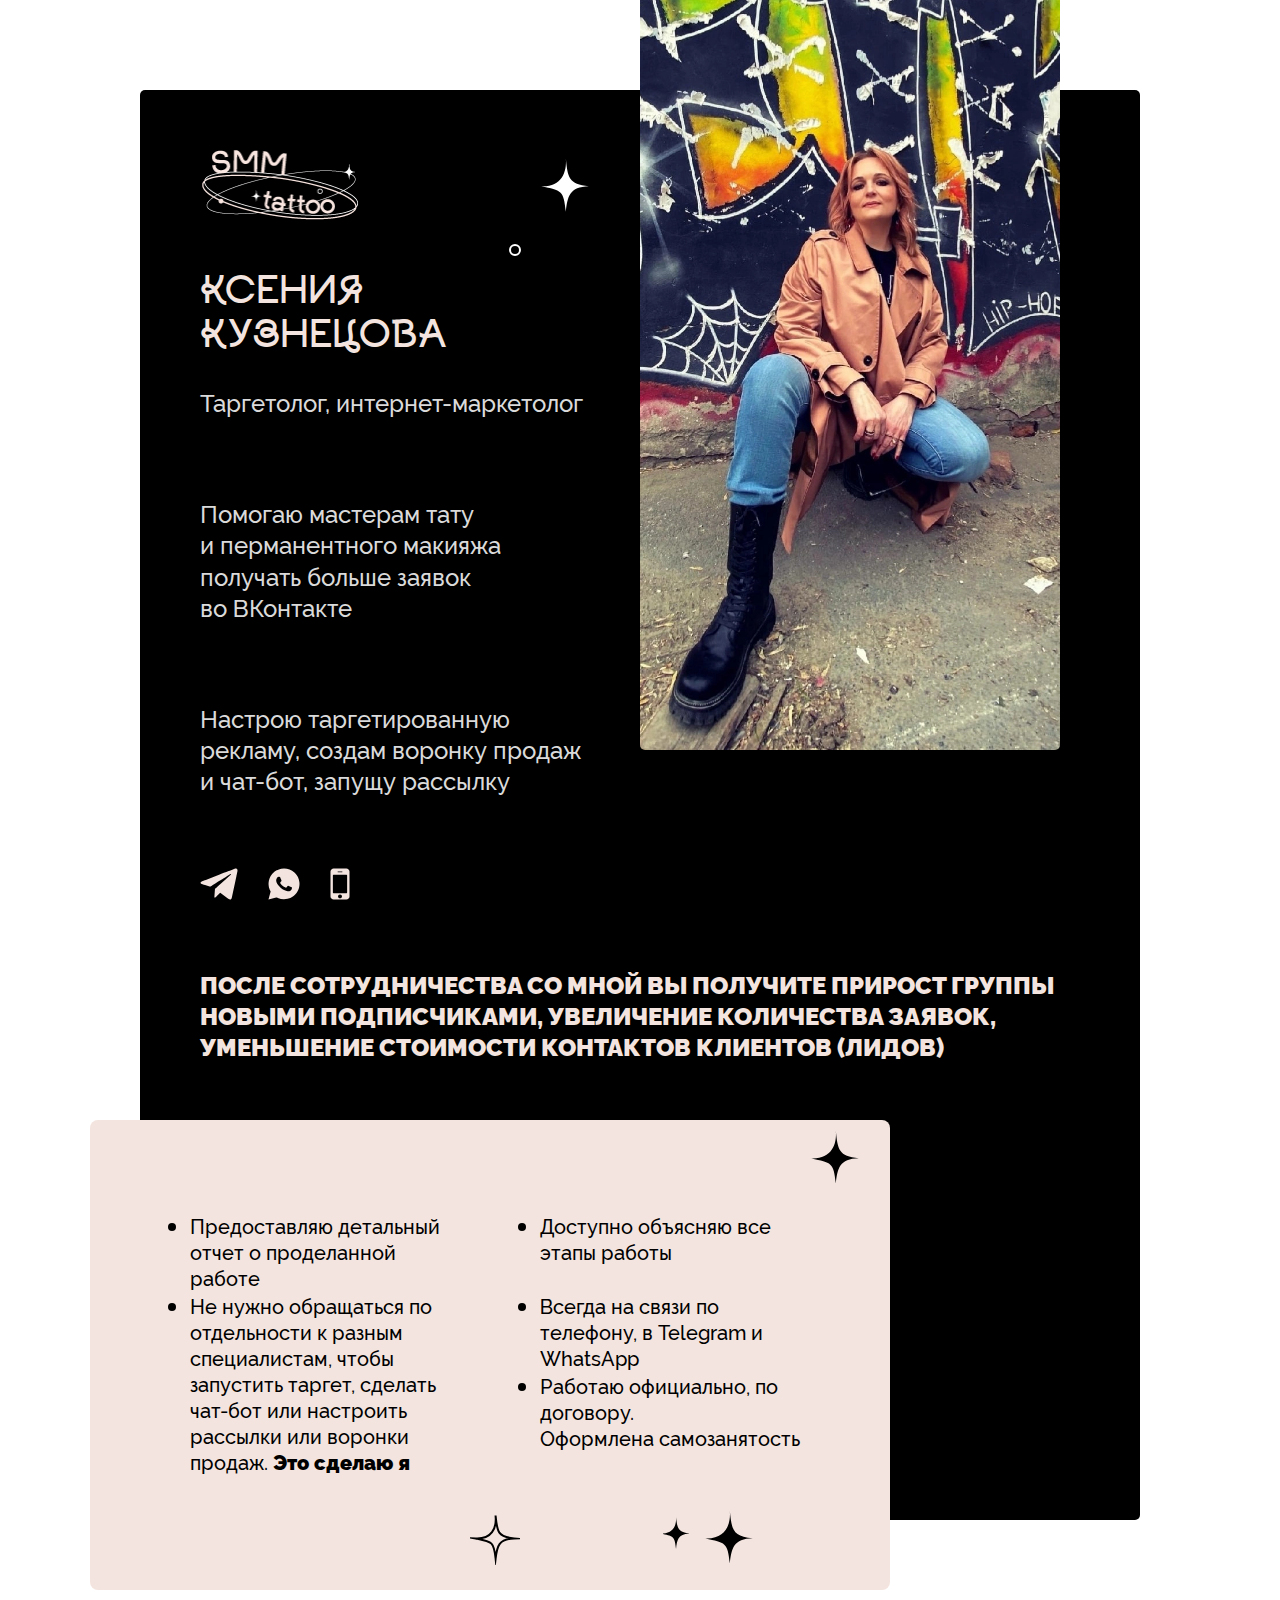
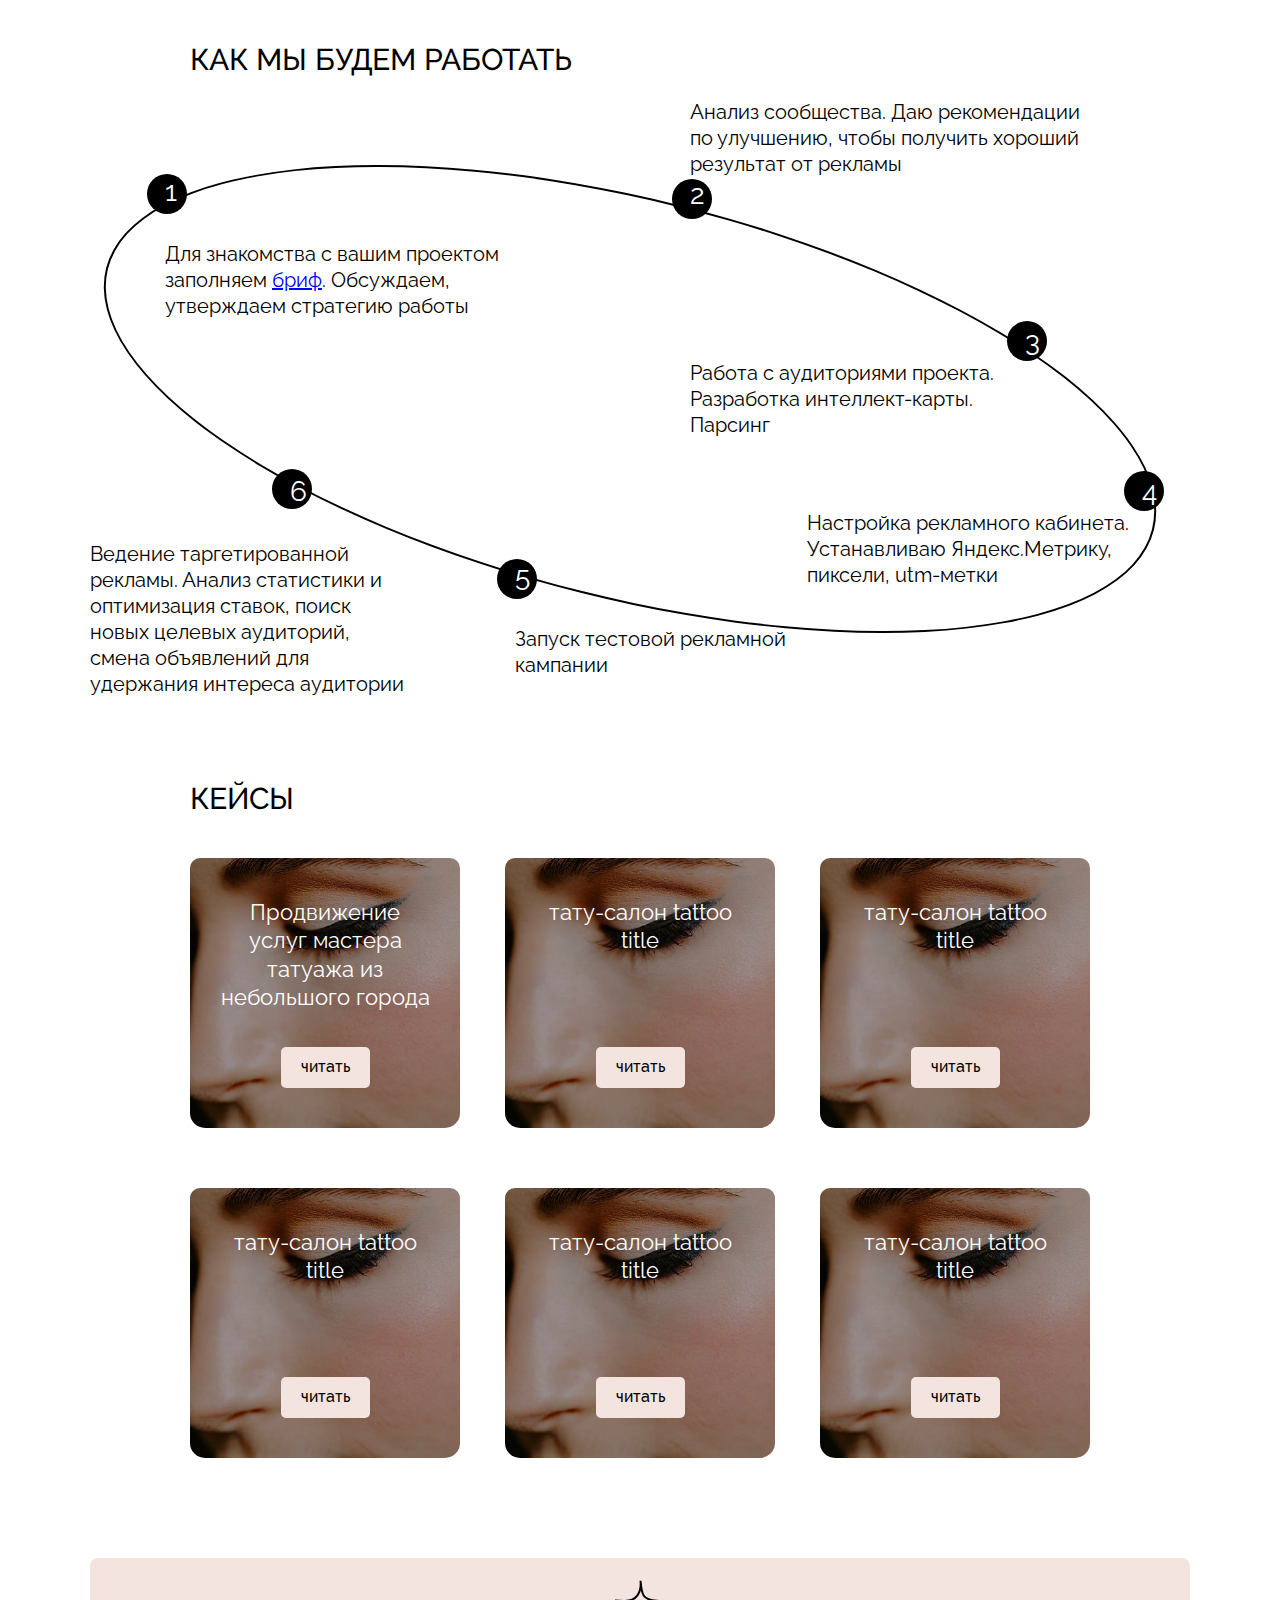
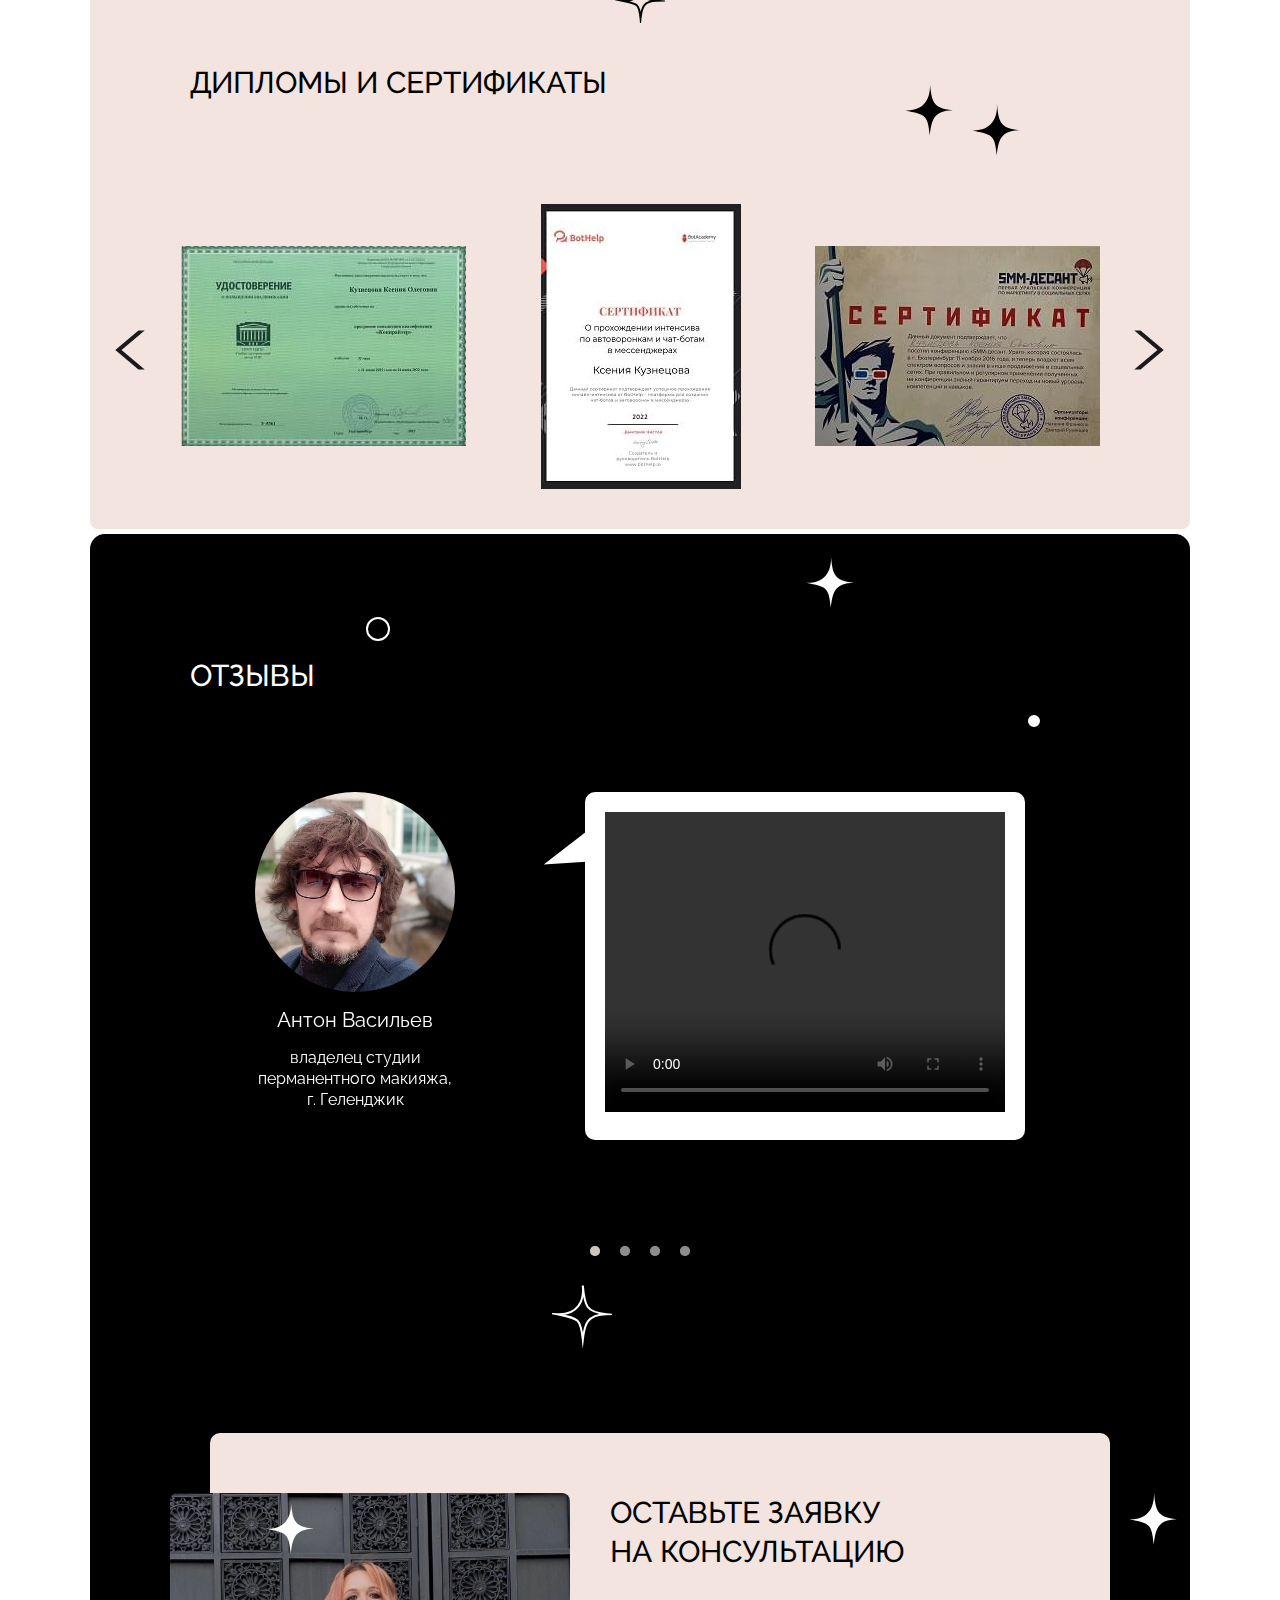
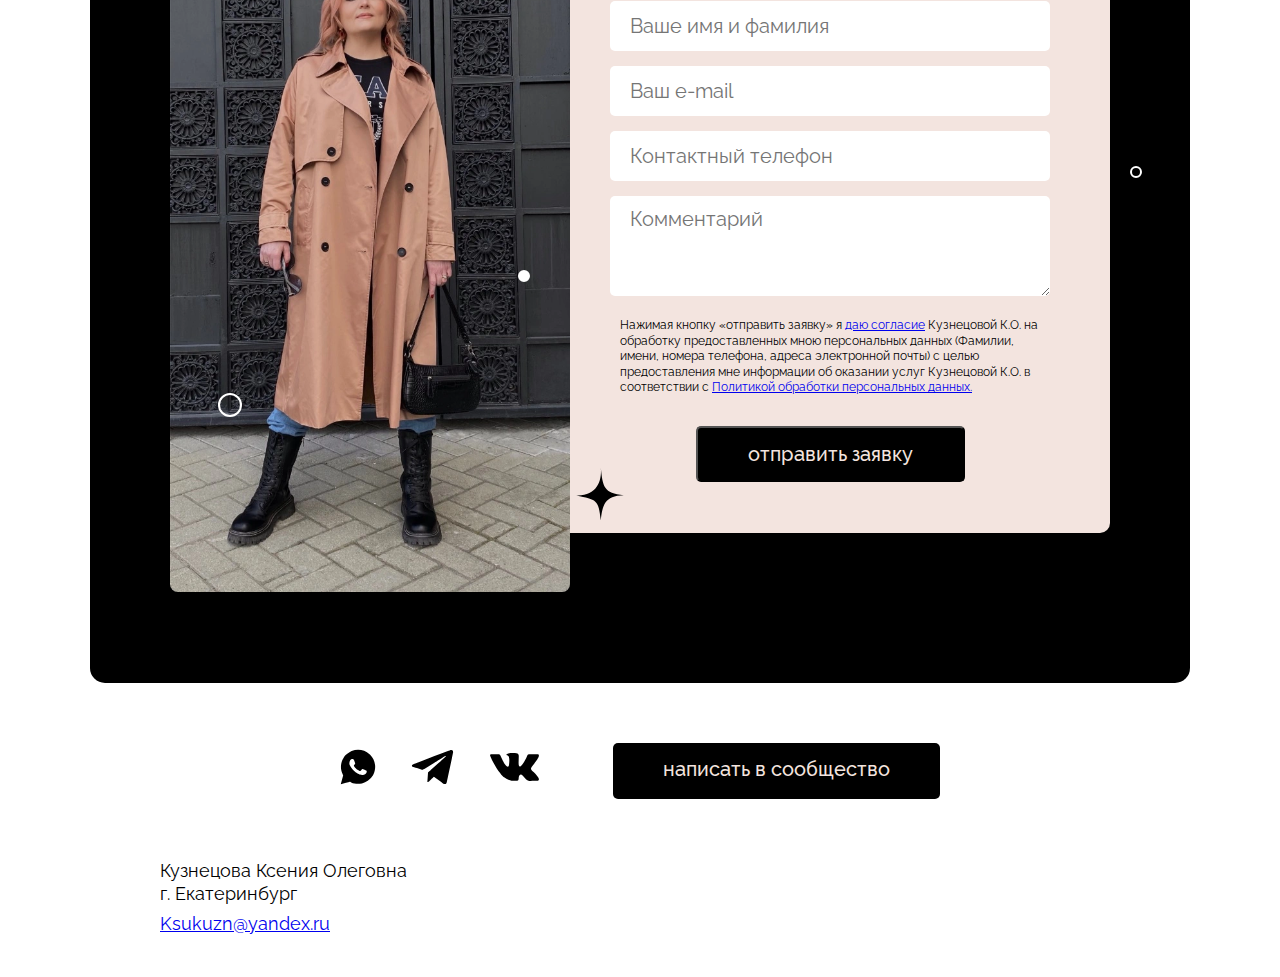
==== commit 395456fe: "update ogtag3" ====
--- a/index.html
+++ b/index.html
@@ -1 +1 @@
-<!DOCTYPE html><html lang="ru"><head><meta charset="UTF-8"><meta http-equiv="X-UA-Compatible" content="IE=edge"><meta name="viewport" content="width=device-width,initial-scale=1"><link rel="stylesheet" href="css/style.min.css"><title>Таргетолог, интернет-маркетолог Ксения Кузнецова</title><meta name="title" content="Таргетолог, интернет-маркетолог Ксения Кузнецова"><meta name="description" content="Помогаю мастерам тату и перманентного макияжа получать больше заявок во ВКонтакте. Настрою таргетированную рекламу, создам воронку продаж и чат-бот, запущу рассылку"><!-- Open Graph / Facebook --><meta property="og:type" content="website"><meta property="og:url" content="https://georgyshagin.github.io/Ksusha/"><meta property="og:title" content="Таргетолог, интернет-маркетолог Ксения Кузнецова"><meta property="og:description" content="Помогаю мастерам тату и перманентного макияжа получать больше заявок во ВКонтакте. Настрою таргетированную рекламу, создам воронку продаж и чат-бот, запущу рассылку"><meta property="og:image" content="https://github.com/georgyshagin/Ksusha/blob/branch_8/img/ogtag.jpg"><!-- Twitter --><meta property="twitter:card" content="summary_large_image"><meta property="twitter:url" content="https://georgyshagin.github.io/Ksusha/"><meta property="twitter:title" content="Таргетолог, интернет-маркетолог Ксения Кузнецова"><meta property="twitter:description" content="Помогаю мастерам тату и перманентного макияжа получать больше заявок во ВКонтакте. Настрою таргетированную рекламу, создам воронку продаж и чат-бот, запущу рассылку"><meta property="twitter:image" content="https://github.com/georgyshagin/Ksusha/blob/branch_8/img/ogtag.jpg"><!-- Favicon  --><!-- <link rel="icon" href="favicon.ico"> --><link rel="icon" href="icons/favicon/favicon.svg" type="image/svg+xml"><link rel="apple-touch-icon" sizes="57x57" href="icons/favicon//apple-icon-57x57.png"><link rel="apple-touch-icon" sizes="60x60" href="icons/favicon//apple-icon-60x60.png"><link rel="apple-touch-icon" sizes="72x72" href="icons/favicon//apple-icon-72x72.png"><link rel="apple-touch-icon" sizes="76x76" href="icons/favicon//apple-icon-76x76.png"><link rel="apple-touch-icon" sizes="114x114" href="icons/favicon//apple-icon-114x114.png"><link rel="apple-touch-icon" sizes="120x120" href="icons/favicon//apple-icon-120x120.png"><link rel="apple-touch-icon" sizes="144x144" href="icons/favicon//apple-icon-144x144.png"><link rel="apple-touch-icon" sizes="152x152" href="icons/favicon//apple-icon-152x152.png"><link rel="apple-touch-icon" sizes="180x180" href="icons/favicon//apple-icon-180x180.png"><link rel="icon" type="image/png" sizes="192x192" href="icons/favicon//android-icon-192x192.png"><link rel="icon" type="image/png" sizes="32x32" href="icons/favicon//favicon-32x32.png"><link rel="icon" type="image/png" sizes="96x96" href="icons/favicon//favicon-96x96.png"><link rel="icon" type="image/png" sizes="16x16" href="icons/favicon//favicon-16x16.png"><link rel="manifest" href="icons/favicon/manifest.json"><meta name="msapplication-TileColor" content="#ffffff"><meta name="msapplication-TileImage" content="icons/favicon/ms-icon-144x144.png"><meta name="theme-color" content="#ffffff"></head><body><header class="header"><div class="container"><nav class="header__nav"><ul class="header__links"><li class="header__links-item"><a href="#keys" class="header__link">кейсы</a></li><li class="header__links-item"><a href="#diploma" class="header__link">сертификаты</a></li><li class="header__links-item"><a href="#review" class="header__link">отзывы</a></li></ul><div class="header__btn"><a href="#feedback" class="btn header__btn-link">хочу консультацию</a></div><div class="header__social"><a href="https://t.me/Kuznetsova1010" target="_blank"><img src="icons/social/header/telegram_black.svg" alt="telegram" class="header__social-img"></a><a href="https://wa.me/79826136586" target="_blank"><img src="icons/social/header/whatsapp_black.svg" alt="whatsapp" class="header__social-img"></a><a href="tel:89826136586"><img src="icons/social/header/phone_black.svg" alt="phone" class="header__social-img"></a></div></nav></div></header><div class="hamburger"><span></span> <span></span> <span></span></div><section class="main"><div class="container"><div class="main__wrapper"><div class="main__text"><div class="main__logo"><img src="img/smmtattoo_logo.png" alt="logo" class="main__logo-img"> <img src="icons/star_white.svg" alt="star" class="star_2s star"></div><h1 class="main__title">Ксения<br>Кузнецова</h1><p class="main__post">Таргетолог, интернет-маркетолог</p><p class="main__help">Помогаю мастерам тату<br>и перманентного макияжа<br>получать больше заявок<br>во ВКонтакте</p><p class="main__setting">Настрою таргетированную рекламу, создам воронку продаж и чат-бот, запущу рассылку</p><div class="main__social"><a href="https://t.me/Kuznetsova1010" target="_blank"><img src="icons/social/main/telegram_pink.svg" alt="telegram" class="main__social-img"></a><a href="https://wa.me/79826136586" target="_blank"><img src="icons/social/main/whatsapp_pink.svg" alt="whatsapp" class="main__social-img"></a><a href="tel:89826136586"><img src="icons/social/main/phone_pink.svg" alt="phone" class="main__social-img"></a></div></div><div class="main__image"><img src="img/main.webp" alt="main" class="main__image-img"> <img src="img/main_mobile.webp" alt="main" class="main__image_mobile-img"></div><p class="main__benefit">После сотрудничества со мной вы получите прирост группы новыми подписчиками, увеличение количества заявок, уменьшение стоимости контактов клиентов (лидов)</p><div class="main__advantages"><div class="main__advantages-up"><img src="icons/star_black.svg" alt="star" class="main__advantages-up_star star_1s star"></div><ul class="main__advantages-list"><li class="main__advantages-item"><p>Предоставляю детальный отчет о проделанной работе</p></li><li class="main__advantages-item"><p>Не нужно обращаться по отдельности к разным специалистам, чтобы запустить таргет, сделать чат-бот или настроить рассылки или воронки продаж. <span>Это сделаю я</span></p></li><li class="main__advantages-item"><p>Доступно объясняю все этапы работы</p></li><li class="main__advantages-item"><p>Всегда на связи по телефону, в Telegram и WhatsApp</p></li><li class="main__advantages-item"><p>Работаю официально, по договору.<br>Оформлена самозанятость</p></li></ul><div class="main__advantages-down"><img src="icons/star_empty_black.svg" alt="star" class="main__advantages-down_left star"> <img src="icons/star_black.svg" alt="star" class="main__advantages-down_small star_2s star"> <img src="icons/star_black.svg" alt="star" class="main__advantages-down_right star_3s star"></div></div></div></div></section><section class="steps"><div class="container"><h2 class="title steps__title">Как мы будем работать</h2><div class="steps__wrapper"><div class="steps__circle"></div><div class="steps__list"><div class="steps__item"><div class="steps__item-number steps__item-number-1">1</div><br><p class="steps__item-text">Для знакомства с вашим проектом заполняем <a href="Brif.docx" download class="steps__item-link">бриф</a>. Обсуждаем, утверждаем стратегию работы</p></div><div class="steps__item"><p class="steps__item-text">Анализ сообщества. Даю рекомендации по улучшению, чтобы получить хороший результат от рекламы</p><div class="steps__item-number steps__item-number-2">2</div></div><div class="steps__item"><div class="steps__item-number steps__item-number-3">3</div><p class="steps__item-text">Работа с аудиториями проекта. Разработка интеллект-карты. Парсинг</p></div><div class="steps__item"><div class="steps__item-number steps__item-number-4">4</div><p class="steps__item-text">Настройка рекламного кабинета. Устанавливаю Яндекс.Метрику, пиксели, utm-метки</p></div><div class="steps__item"><div class="steps__item-number steps__item-number-5">5</div><br><p class="steps__item-text">Запуск тестовой рекламной кампании</p></div><div class="steps__item"><div class="steps__item-number steps__item-number-6">6</div><br><p class="steps__item-text">Ведение таргетированной рекламы. Анализ статистики и оптимизация ставок, поиск новых целевых аудиторий, смена объявлений для удержания интереса аудитории</p></div></div></div></div></section><section id="keys" class="keys"><div class="container"><h2 class="title keys__title">Кейсы</h2><div class="keys__wrapper"><div class="keys__item"><h3 class="keys__item-title">Продвижение услуг мастера татуажа из небольшого города</h3><a href="https://vk.com/@smmtatoo-keis-testovaya-reklamnaya-kampaniya-vkontakte-po-prodvizheni" target="_blank" class="keys__item-btn btn btn_mini">читать</a> <img src="img/keys/keys.jpg" alt="keys" class="keys__item-img"></div><div class="keys__item"><h3 class="keys__item-title">тату-салон tattoo title</h3><a href="#" target="_blank" class="keys__item-btn btn btn_mini">читать</a> <img src="img/keys/keys.jpg" alt="keys" class="keys__item-img"></div><div class="keys__item"><h3 class="keys__item-title">тату-салон tattoo title</h3><a href="#" target="_blank" class="keys__item-btn btn btn_mini">читать</a> <img src="img/keys/keys.jpg" alt="keys" class="keys__item-img"></div><div class="keys__item"><h3 class="keys__item-title">тату-салон tattoo title</h3><a href="#" target="_blank" class="keys__item-btn btn btn_mini">читать</a> <img src="img/keys/keys.jpg" alt="keys" class="keys__item-img"></div><div class="keys__item"><h3 class="keys__item-title">тату-салон tattoo title</h3><a href="#" target="_blank" class="keys__item-btn btn btn_mini">читать</a> <img src="img/keys/keys.jpg" alt="keys" class="keys__item-img"></div><div class="keys__item"><h3 class="keys__item-title">тату-салон tattoo title</h3><a href="#" target="_blank" class="keys__item-btn btn btn_mini">читать</a> <img src="img/keys/keys.jpg" alt="keys" class="keys__item-img"></div></div></div></section><section class="diploma"><div class="container"><div class="diploma__wrapper"><img src="icons/star_empty_black.svg" alt="star" class="diploma__up star"><h2 id="diploma" class="title diploma__title">Дипломы и сертификаты</h2><img src="icons/star_black.svg" alt="star" class="diploma__center star_1s star"> <img src="icons/star_black.svg" alt="star" class="diploma__right star_2s star"><div class="diploma__slider"><a href="img/diploma/full/7.jpg" class="diploma__link"><img src="img/diploma/mini/7.jpg" alt="7"></a><a href="img/diploma/full/6.jpg" class="diploma__link"><img src="img/diploma/mini/6.jpg" alt="6"></a><a href="img/diploma/full/1.jpg" class="diploma__link"><img src="img/diploma/mini/1.jpg" alt="1"></a><a href="img/diploma/full/2.jpg" class="diploma__link"><img src="img/diploma/mini/2.jpg" alt="2"></a><a href="img/diploma/full/3.jpg" class="diploma__link"><img src="img/diploma/mini/3.jpg" alt="3"></a><a href="img/diploma/full/4.jpg" class="diploma__link"><img src="img/diploma/mini/4.jpg" alt="4"></a></div></div></div></section><section id="review" class="review"><div class="container"><div class="review__wrapper"><img src="icons/star_white.svg" alt="star" class="review__up star_3s star"><h2 class="title title_white review__title">Отзывы</h2><div class="review__slider"><div class="review__block"><div class="review__block-img"><img src="img/review/vasiliev.jpg" alt="review_1" class="review__block-image"><div class="review__block-name">Антон Васильев</div><div class="review__block-post">владелец студии перманентного макияжа,</div><div class="review__block-city">г. Геленджик</div></div><div class="review__block-descr"><video controls><source src="img/review/review_vasiliev.mp4" type="video/mp4"><source src="video.webm" type="video/webm"><source src="video.ogv" type="video/ogg"></video></div></div><div class="review__block"><div class="review__block-img"><img src="img/review/kazakov.jpg" alt="review" class="review__block-image"><div class="review__block-name">Виталий Казаков</div><div class="review__block-post">директор сети фитнес-клубов "Sport-Tema",</div><div class="review__block-city">г. Екатеринбург</div></div><div class="review__block-descr"><p>Добрый день. Ксения! Хочу поблагодарить Вас за продуктивное сотрудничество в сфере маркетинга и оформление групп двух филиалов фитнес-клубов социальной сети "ВКонтакте". За время нашего сотрудничества возросла активность в группах и входящий поток сообщений. За счет этого повысился входящий трафик клиентов. Также очень радует грамотное визуальное оформление групп. С надеждой на дальнейшую совместную деятельность.</p></div></div><div class="review__block"><div class="review__block-img"><img src="img/review/redkina.jpg" alt="review_2" class="review__block-image"><div class="review__block-name">Екатерина Редькина</div><div class="review__block-post">руководитель отдела трафика онлайн-школы "IZIBIZI",</div><div class="review__block-city">г. Санкт-Петербург</div></div><div class="review__block-descr"><p>Ксения, рада продолжить с вами сотрудничество. За полгода работы показали себя как ответственного, инициативного таргетолога. У вас получается раскручивать такие узкие и сложные тематики как позирование, фото в стиле флетлей. Мы с вами уже протестировали 15 курсов - это очень круто. Нравится ваш подход к работе и разнообразие креативов. Буду продолжать сотрудничество и спасибо вам за работу!</p></div></div><div class="review__block"><div class="review__block-img"><img src="img/review/nekrasov.webp" alt="review_1" class="review__block-image"><div class="review__block-name">Сергей Некрасов</div><div class="review__block-post">интерьерный фотограф,</div><div class="review__block-city">г. Москва</div></div><div class="review__block-descr"><p>Меня зовут Сергей Некрасов, я занимаюсь интерьерной фотографией. Услуга фотосъемки интерьеров необходима дизайнерам интерьеров, ресторанам, отелям, производителям мебели. Казалось бы все очевидно, но выйти на заказчиков с помощью рекламы в инстаграм* не так-то просто. Обратился к Ксении за помощью и на первичной консультации она показала свою экспертность. У нее был поэтапный план действий. Прежде чем запускать рекламу, Ксения задавала много вопросов чтобы у нее сложилась картина касательно моей целевой аудитории и каналов выхода на нее. После тестовой недели мы получили информацию к размышлению, реальных и теоретических подписчиков, которые в будущем могут стать заказчиками<br>* <span>социальная сеть признана экстремистской организацией и запрещена на территории РФ</span></p></div></div></div><img src="icons/star_empty_white.svg" alt="star" class="review__down star"></div></div></section><section id="feedback" class="feedback"><div class="container"><div class="feedback__wrapper"><img src="icons/star_white.svg" alt="star" class="feedback__star-right star_2s star"><div class="feedback__block"><div class="feedback__img"><img src="img/form.webp" alt="form" class="feedback__image"> <img src="icons/star_white.svg" alt="star" class="feedback__star-left star_1s star"></div><form class="feedback__form" action="#"><h2 class="title feedback__form-title">Оставьте заявку<br>на консультацию</h2><input name="name" required placeholder="Ваше имя и фамилия" type="text"> <input name="email" required placeholder="Ваш e-mail" type="email"> <input name="phone" required placeholder="Контактный телефон"> <textarea name="text" placeholder="Комментарий" type="text"></textarea><div class="feedback__form-descr">Нажимая кнопку «отправить заявку» я <a href="apply.html" target="_blank" class="feedback__form-policy">даю согласие</a> Кузнецовой К.О. на обработку предоставленных мною персональных данных (Фамилии, имени, номера телефона, адреса электронной почты) с целью предоставления мне информации об оказании услуг Кузнецовой К.О. в соответствии с <a href="policy.html" target="_blank" class="feedback__form-policy">Политикой обработки персональных данных.</a></div><button class="feedback__form-btn btn btn_black">отправить заявку</button> <img src="icons/star_black.svg" alt="star" class="feedback__star-down star_3s star"></form></div></div></div></section><footer class="footer"><div class="container"><div class="footer__wrapper"><div class="footer__social"><a href="https://wa.me/79826136586" target="_blank"><img src="icons/social/footer/whatsapp_black.svg" alt="whatsapp"></a><a href="https://t.me/Kuznetsova1010" target="_blank"><img src="icons/social/footer/telegram_black.svg" alt="telegram"></a><a href="https://vk.com/smmtatoo" target="_blank"><img src="icons/social/footer/vk_black.svg" alt="vk"></a></div><a href="https://vk.com/im?media=&sel=-211473198" target="_blank" class="footer__btn btn btn_black footer__btn-link">написать в сообщество</a></div><div class="footer__master"><div class="footer__name">Кузнецова Ксения Олеговна<br>г. Екатеринбург</div><a href="mailto:ksukuzn@yandex.ru" class="footer__mail">Ksukuzn@yandex.ru</a></div></div></footer><script src="js/jquery-3.6.0.min.js"></script><script src="js/jquery.magnific-popup.min.js"></script><script src="js/slick.min.js"></script><script src="js/script.js"></script></body></html>+<!DOCTYPE html><html lang="ru"><head><meta charset="UTF-8"><meta http-equiv="X-UA-Compatible" content="IE=edge"><meta name="viewport" content="width=device-width,initial-scale=1"><link rel="stylesheet" href="css/style.min.css"><title>Таргетолог, интернет-маркетолог Ксения Кузнецова</title><meta name="title" content="Таргетолог, интернет-маркетолог Ксения Кузнецова"><meta name="description" content="Помогаю мастерам тату и перманентного макияжа получать больше заявок во ВКонтакте. Настрою таргетированную рекламу, создам воронку продаж и чат-бот, запущу рассылку"><!-- Open Graph / Facebook --><meta property="og:type" content="website"><meta property="og:url" content="https://georgyshagin.github.io/Ksusha/"><meta property="og:title" content="Таргетолог, интернет-маркетолог Ксения Кузнецова"><meta property="og:description" content="Помогаю мастерам тату и перманентного макияжа получать больше заявок во ВКонтакте. Настрою таргетированную рекламу, создам воронку продаж и чат-бот, запущу рассылку"><meta property="og:image" content="https://github.com/georgyshagin/Ksusha/img/ogtag.jpg"><!-- Twitter --><meta property="twitter:card" content="summary_large_image"><meta property="twitter:url" content="https://georgyshagin.github.io/Ksusha/"><meta property="twitter:title" content="Таргетолог, интернет-маркетолог Ксения Кузнецова"><meta property="twitter:description" content="Помогаю мастерам тату и перманентного макияжа получать больше заявок во ВКонтакте. Настрою таргетированную рекламу, создам воронку продаж и чат-бот, запущу рассылку"><meta property="twitter:image" content="https://github.com/georgyshagin/Ksusha/img/ogtag.jpg"><!-- VK --><link rel="image_src" href="https://github.com/georgyshagin/Ksusha/img/ogtag.jpg"><!-- Favicon  --><!-- <link rel="icon" href="favicon.ico"> --><link rel="icon" href="icons/favicon/favicon.svg" type="image/svg+xml"><link rel="apple-touch-icon" sizes="57x57" href="icons/favicon//apple-icon-57x57.png"><link rel="apple-touch-icon" sizes="60x60" href="icons/favicon//apple-icon-60x60.png"><link rel="apple-touch-icon" sizes="72x72" href="icons/favicon//apple-icon-72x72.png"><link rel="apple-touch-icon" sizes="76x76" href="icons/favicon//apple-icon-76x76.png"><link rel="apple-touch-icon" sizes="114x114" href="icons/favicon//apple-icon-114x114.png"><link rel="apple-touch-icon" sizes="120x120" href="icons/favicon//apple-icon-120x120.png"><link rel="apple-touch-icon" sizes="144x144" href="icons/favicon//apple-icon-144x144.png"><link rel="apple-touch-icon" sizes="152x152" href="icons/favicon//apple-icon-152x152.png"><link rel="apple-touch-icon" sizes="180x180" href="icons/favicon//apple-icon-180x180.png"><link rel="icon" type="image/png" sizes="192x192" href="icons/favicon//android-icon-192x192.png"><link rel="icon" type="image/png" sizes="32x32" href="icons/favicon//favicon-32x32.png"><link rel="icon" type="image/png" sizes="96x96" href="icons/favicon//favicon-96x96.png"><link rel="icon" type="image/png" sizes="16x16" href="icons/favicon//favicon-16x16.png"><link rel="manifest" href="icons/favicon/manifest.json"><meta name="msapplication-TileColor" content="#ffffff"><meta name="msapplication-TileImage" content="icons/favicon/ms-icon-144x144.png"><meta name="theme-color" content="#ffffff"></head><body><header class="header"><div class="container"><nav class="header__nav"><ul class="header__links"><li class="header__links-item"><a href="#keys" class="header__link">кейсы</a></li><li class="header__links-item"><a href="#diploma" class="header__link">сертификаты</a></li><li class="header__links-item"><a href="#review" class="header__link">отзывы</a></li></ul><div class="header__btn"><a href="#feedback" class="btn header__btn-link">хочу консультацию</a></div><div class="header__social"><a href="https://t.me/Kuznetsova1010" target="_blank"><img src="icons/social/header/telegram_black.svg" alt="telegram" class="header__social-img"></a><a href="https://wa.me/79826136586" target="_blank"><img src="icons/social/header/whatsapp_black.svg" alt="whatsapp" class="header__social-img"></a><a href="tel:89826136586"><img src="icons/social/header/phone_black.svg" alt="phone" class="header__social-img"></a></div></nav></div></header><div class="hamburger"><span></span> <span></span> <span></span></div><section class="main"><div class="container"><div class="main__wrapper"><div class="main__text"><div class="main__logo"><img src="img/smmtattoo_logo.png" alt="logo" class="main__logo-img"> <img src="icons/star_white.svg" alt="star" class="star_2s star"></div><h1 class="main__title">Ксения<br>Кузнецова</h1><p class="main__post">Таргетолог, интернет-маркетолог</p><p class="main__help">Помогаю мастерам тату<br>и перманентного макияжа<br>получать больше заявок<br>во ВКонтакте</p><p class="main__setting">Настрою таргетированную рекламу, создам воронку продаж и чат-бот, запущу рассылку</p><div class="main__social"><a href="https://t.me/Kuznetsova1010" target="_blank"><img src="icons/social/main/telegram_pink.svg" alt="telegram" class="main__social-img"></a><a href="https://wa.me/79826136586" target="_blank"><img src="icons/social/main/whatsapp_pink.svg" alt="whatsapp" class="main__social-img"></a><a href="tel:89826136586"><img src="icons/social/main/phone_pink.svg" alt="phone" class="main__social-img"></a></div></div><div class="main__image"><img src="img/main.webp" alt="main" class="main__image-img"> <img src="img/main_mobile.webp" alt="main" class="main__image_mobile-img"></div><p class="main__benefit">После сотрудничества со мной вы получите прирост группы новыми подписчиками, увеличение количества заявок, уменьшение стоимости контактов клиентов (лидов)</p><div class="main__advantages"><div class="main__advantages-up"><img src="icons/star_black.svg" alt="star" class="main__advantages-up_star star_1s star"></div><ul class="main__advantages-list"><li class="main__advantages-item"><p>Предоставляю детальный отчет о проделанной работе</p></li><li class="main__advantages-item"><p>Не нужно обращаться по отдельности к разным специалистам, чтобы запустить таргет, сделать чат-бот или настроить рассылки или воронки продаж. <span>Это сделаю я</span></p></li><li class="main__advantages-item"><p>Доступно объясняю все этапы работы</p></li><li class="main__advantages-item"><p>Всегда на связи по телефону, в Telegram и WhatsApp</p></li><li class="main__advantages-item"><p>Работаю официально, по договору.<br>Оформлена самозанятость</p></li></ul><div class="main__advantages-down"><img src="icons/star_empty_black.svg" alt="star" class="main__advantages-down_left star"> <img src="icons/star_black.svg" alt="star" class="main__advantages-down_small star_2s star"> <img src="icons/star_black.svg" alt="star" class="main__advantages-down_right star_3s star"></div></div></div></div></section><section class="steps"><div class="container"><h2 class="title steps__title">Как мы будем работать</h2><div class="steps__wrapper"><div class="steps__circle"></div><div class="steps__list"><div class="steps__item"><div class="steps__item-number steps__item-number-1">1</div><br><p class="steps__item-text">Для знакомства с вашим проектом заполняем <a href="Brif.docx" download class="steps__item-link">бриф</a>. Обсуждаем, утверждаем стратегию работы</p></div><div class="steps__item"><p class="steps__item-text">Анализ сообщества. Даю рекомендации по улучшению, чтобы получить хороший результат от рекламы</p><div class="steps__item-number steps__item-number-2">2</div></div><div class="steps__item"><div class="steps__item-number steps__item-number-3">3</div><p class="steps__item-text">Работа с аудиториями проекта. Разработка интеллект-карты. Парсинг</p></div><div class="steps__item"><div class="steps__item-number steps__item-number-4">4</div><p class="steps__item-text">Настройка рекламного кабинета. Устанавливаю Яндекс.Метрику, пиксели, utm-метки</p></div><div class="steps__item"><div class="steps__item-number steps__item-number-5">5</div><br><p class="steps__item-text">Запуск тестовой рекламной кампании</p></div><div class="steps__item"><div class="steps__item-number steps__item-number-6">6</div><br><p class="steps__item-text">Ведение таргетированной рекламы. Анализ статистики и оптимизация ставок, поиск новых целевых аудиторий, смена объявлений для удержания интереса аудитории</p></div></div></div></div></section><section id="keys" class="keys"><div class="container"><h2 class="title keys__title">Кейсы</h2><div class="keys__wrapper"><div class="keys__item"><h3 class="keys__item-title">Продвижение услуг мастера татуажа из небольшого города</h3><a href="https://vk.com/@smmtatoo-keis-testovaya-reklamnaya-kampaniya-vkontakte-po-prodvizheni" target="_blank" class="keys__item-btn btn btn_mini">читать</a> <img src="img/keys/keys.jpg" alt="keys" class="keys__item-img"></div><div class="keys__item"><h3 class="keys__item-title">тату-салон tattoo title</h3><a href="#" target="_blank" class="keys__item-btn btn btn_mini">читать</a> <img src="img/keys/keys.jpg" alt="keys" class="keys__item-img"></div><div class="keys__item"><h3 class="keys__item-title">тату-салон tattoo title</h3><a href="#" target="_blank" class="keys__item-btn btn btn_mini">читать</a> <img src="img/keys/keys.jpg" alt="keys" class="keys__item-img"></div><div class="keys__item"><h3 class="keys__item-title">тату-салон tattoo title</h3><a href="#" target="_blank" class="keys__item-btn btn btn_mini">читать</a> <img src="img/keys/keys.jpg" alt="keys" class="keys__item-img"></div><div class="keys__item"><h3 class="keys__item-title">тату-салон tattoo title</h3><a href="#" target="_blank" class="keys__item-btn btn btn_mini">читать</a> <img src="img/keys/keys.jpg" alt="keys" class="keys__item-img"></div><div class="keys__item"><h3 class="keys__item-title">тату-салон tattoo title</h3><a href="#" target="_blank" class="keys__item-btn btn btn_mini">читать</a> <img src="img/keys/keys.jpg" alt="keys" class="keys__item-img"></div></div></div></section><section class="diploma"><div class="container"><div class="diploma__wrapper"><img src="icons/star_empty_black.svg" alt="star" class="diploma__up star"><h2 id="diploma" class="title diploma__title">Дипломы и сертификаты</h2><img src="icons/star_black.svg" alt="star" class="diploma__center star_1s star"> <img src="icons/star_black.svg" alt="star" class="diploma__right star_2s star"><div class="diploma__slider"><a href="img/diploma/full/7.jpg" class="diploma__link"><img src="img/diploma/mini/7.jpg" alt="7"></a><a href="img/diploma/full/6.jpg" class="diploma__link"><img src="img/diploma/mini/6.jpg" alt="6"></a><a href="img/diploma/full/1.jpg" class="diploma__link"><img src="img/diploma/mini/1.jpg" alt="1"></a><a href="img/diploma/full/2.jpg" class="diploma__link"><img src="img/diploma/mini/2.jpg" alt="2"></a><a href="img/diploma/full/3.jpg" class="diploma__link"><img src="img/diploma/mini/3.jpg" alt="3"></a><a href="img/diploma/full/4.jpg" class="diploma__link"><img src="img/diploma/mini/4.jpg" alt="4"></a></div></div></div></section><section id="review" class="review"><div class="container"><div class="review__wrapper"><img src="icons/star_white.svg" alt="star" class="review__up star_3s star"><h2 class="title title_white review__title">Отзывы</h2><div class="review__slider"><div class="review__block"><div class="review__block-img"><img src="img/review/vasiliev.jpg" alt="review_1" class="review__block-image"><div class="review__block-name">Антон Васильев</div><div class="review__block-post">владелец студии перманентного макияжа,</div><div class="review__block-city">г. Геленджик</div></div><div class="review__block-descr"><video controls><source src="img/review/review_vasiliev.mp4" type="video/mp4"><source src="video.webm" type="video/webm"><source src="video.ogv" type="video/ogg"></video></div></div><div class="review__block"><div class="review__block-img"><img src="img/review/kazakov.jpg" alt="review" class="review__block-image"><div class="review__block-name">Виталий Казаков</div><div class="review__block-post">директор сети фитнес-клубов "Sport-Tema",</div><div class="review__block-city">г. Екатеринбург</div></div><div class="review__block-descr"><p>Добрый день. Ксения! Хочу поблагодарить Вас за продуктивное сотрудничество в сфере маркетинга и оформление групп двух филиалов фитнес-клубов социальной сети "ВКонтакте". За время нашего сотрудничества возросла активность в группах и входящий поток сообщений. За счет этого повысился входящий трафик клиентов. Также очень радует грамотное визуальное оформление групп. С надеждой на дальнейшую совместную деятельность.</p></div></div><div class="review__block"><div class="review__block-img"><img src="img/review/redkina.jpg" alt="review_2" class="review__block-image"><div class="review__block-name">Екатерина Редькина</div><div class="review__block-post">руководитель отдела трафика онлайн-школы "IZIBIZI",</div><div class="review__block-city">г. Санкт-Петербург</div></div><div class="review__block-descr"><p>Ксения, рада продолжить с вами сотрудничество. За полгода работы показали себя как ответственного, инициативного таргетолога. У вас получается раскручивать такие узкие и сложные тематики как позирование, фото в стиле флетлей. Мы с вами уже протестировали 15 курсов - это очень круто. Нравится ваш подход к работе и разнообразие креативов. Буду продолжать сотрудничество и спасибо вам за работу!</p></div></div><div class="review__block"><div class="review__block-img"><img src="img/review/nekrasov.webp" alt="review_1" class="review__block-image"><div class="review__block-name">Сергей Некрасов</div><div class="review__block-post">интерьерный фотограф,</div><div class="review__block-city">г. Москва</div></div><div class="review__block-descr"><p>Меня зовут Сергей Некрасов, я занимаюсь интерьерной фотографией. Услуга фотосъемки интерьеров необходима дизайнерам интерьеров, ресторанам, отелям, производителям мебели. Казалось бы все очевидно, но выйти на заказчиков с помощью рекламы в инстаграм* не так-то просто. Обратился к Ксении за помощью и на первичной консультации она показала свою экспертность. У нее был поэтапный план действий. Прежде чем запускать рекламу, Ксения задавала много вопросов чтобы у нее сложилась картина касательно моей целевой аудитории и каналов выхода на нее. После тестовой недели мы получили информацию к размышлению, реальных и теоретических подписчиков, которые в будущем могут стать заказчиками<br>* <span>социальная сеть признана экстремистской организацией и запрещена на территории РФ</span></p></div></div></div><img src="icons/star_empty_white.svg" alt="star" class="review__down star"></div></div></section><section id="feedback" class="feedback"><div class="container"><div class="feedback__wrapper"><img src="icons/star_white.svg" alt="star" class="feedback__star-right star_2s star"><div class="feedback__block"><div class="feedback__img"><img src="img/form.webp" alt="form" class="feedback__image"> <img src="icons/star_white.svg" alt="star" class="feedback__star-left star_1s star"></div><form class="feedback__form" action="#"><h2 class="title feedback__form-title">Оставьте заявку<br>на консультацию</h2><input name="name" required placeholder="Ваше имя и фамилия" type="text"> <input name="email" required placeholder="Ваш e-mail" type="email"> <input name="phone" required placeholder="Контактный телефон"> <textarea name="text" placeholder="Комментарий" type="text"></textarea><div class="feedback__form-descr">Нажимая кнопку «отправить заявку» я <a href="apply.html" target="_blank" class="feedback__form-policy">даю согласие</a> Кузнецовой К.О. на обработку предоставленных мною персональных данных (Фамилии, имени, номера телефона, адреса электронной почты) с целью предоставления мне информации об оказании услуг Кузнецовой К.О. в соответствии с <a href="policy.html" target="_blank" class="feedback__form-policy">Политикой обработки персональных данных.</a></div><button class="feedback__form-btn btn btn_black">отправить заявку</button> <img src="icons/star_black.svg" alt="star" class="feedback__star-down star_3s star"></form></div></div></div></section><footer class="footer"><div class="container"><div class="footer__wrapper"><div class="footer__social"><a href="https://wa.me/79826136586" target="_blank"><img src="icons/social/footer/whatsapp_black.svg" alt="whatsapp"></a><a href="https://t.me/Kuznetsova1010" target="_blank"><img src="icons/social/footer/telegram_black.svg" alt="telegram"></a><a href="https://vk.com/smmtatoo" target="_blank"><img src="icons/social/footer/vk_black.svg" alt="vk"></a></div><a href="https://vk.com/im?media=&sel=-211473198" target="_blank" class="footer__btn btn btn_black footer__btn-link">написать в сообщество</a></div><div class="footer__master"><div class="footer__name">Кузнецова Ксения Олеговна<br>г. Екатеринбург</div><a href="mailto:ksukuzn@yandex.ru" class="footer__mail">Ksukuzn@yandex.ru</a></div></div></footer><script src="js/jquery-3.6.0.min.js"></script><script src="js/jquery.magnific-popup.min.js"></script><script src="js/slick.min.js"></script><script src="js/script.js"></script></body></html>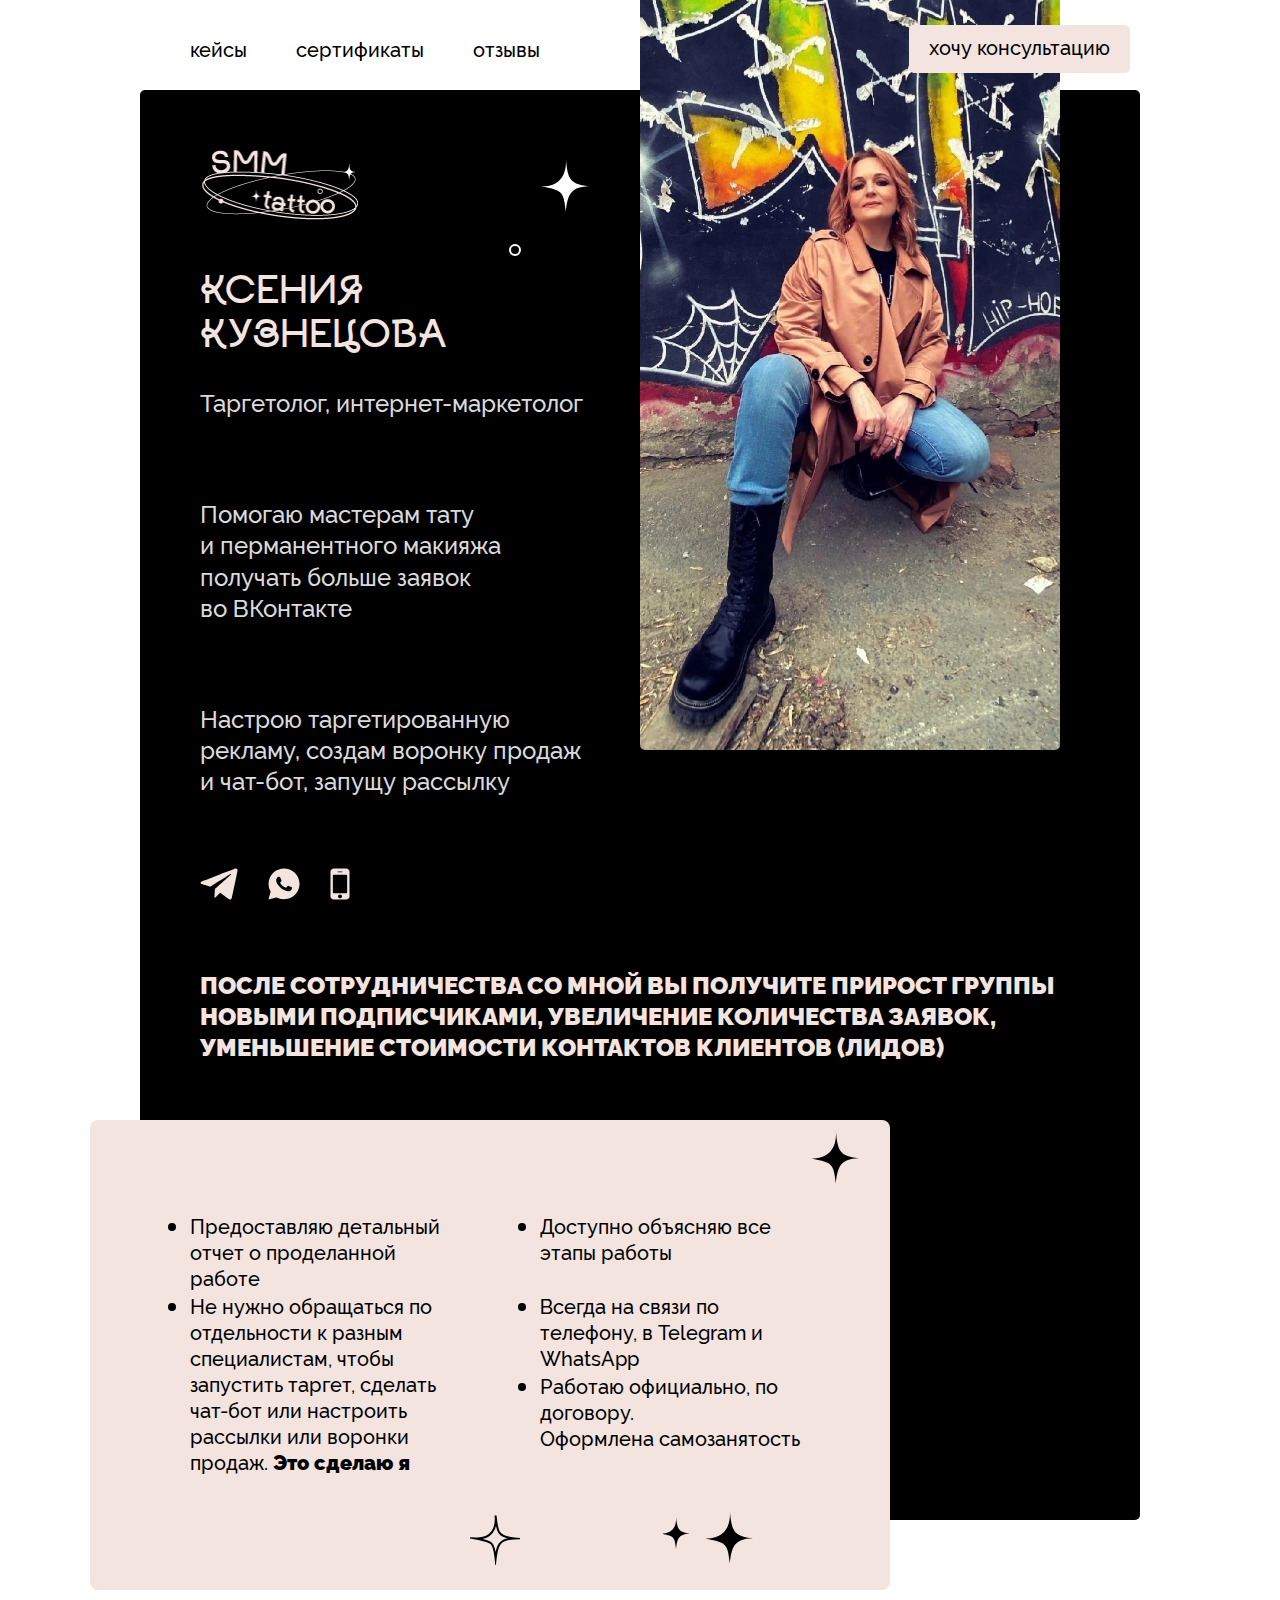
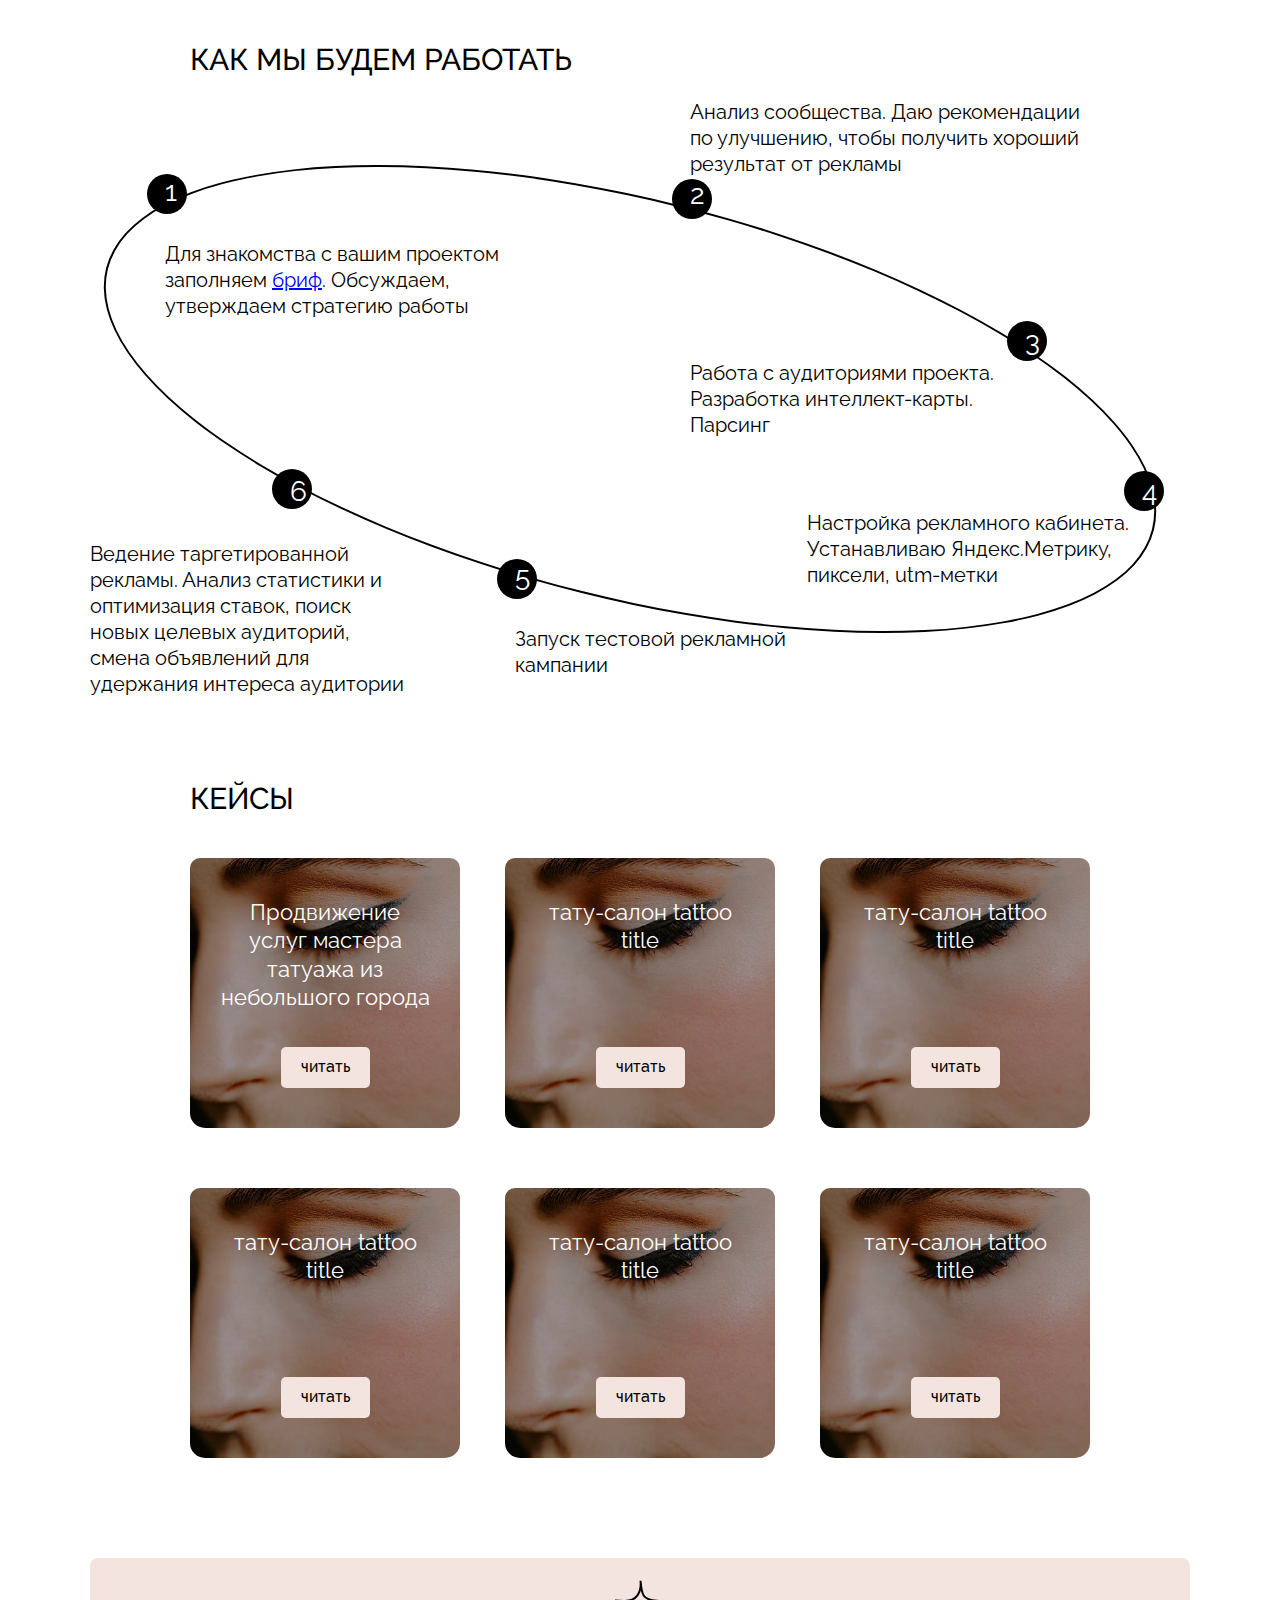
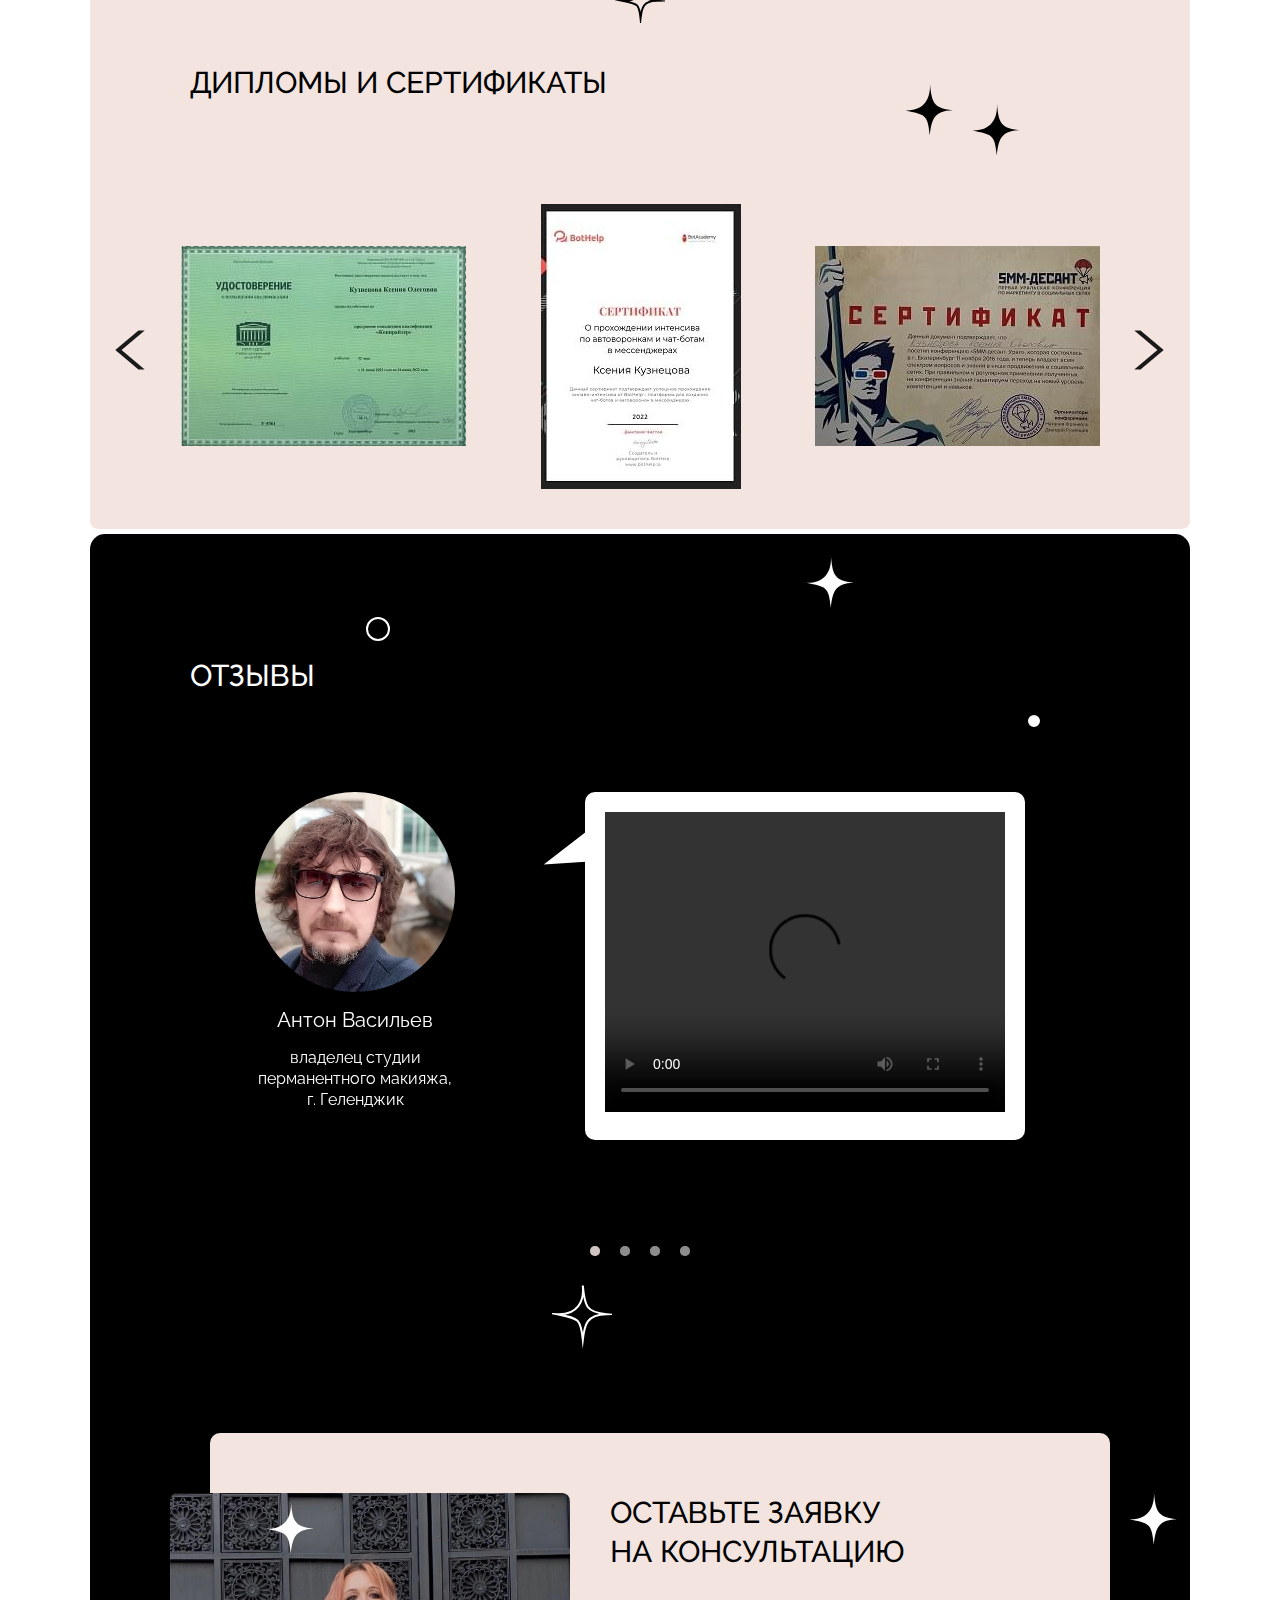
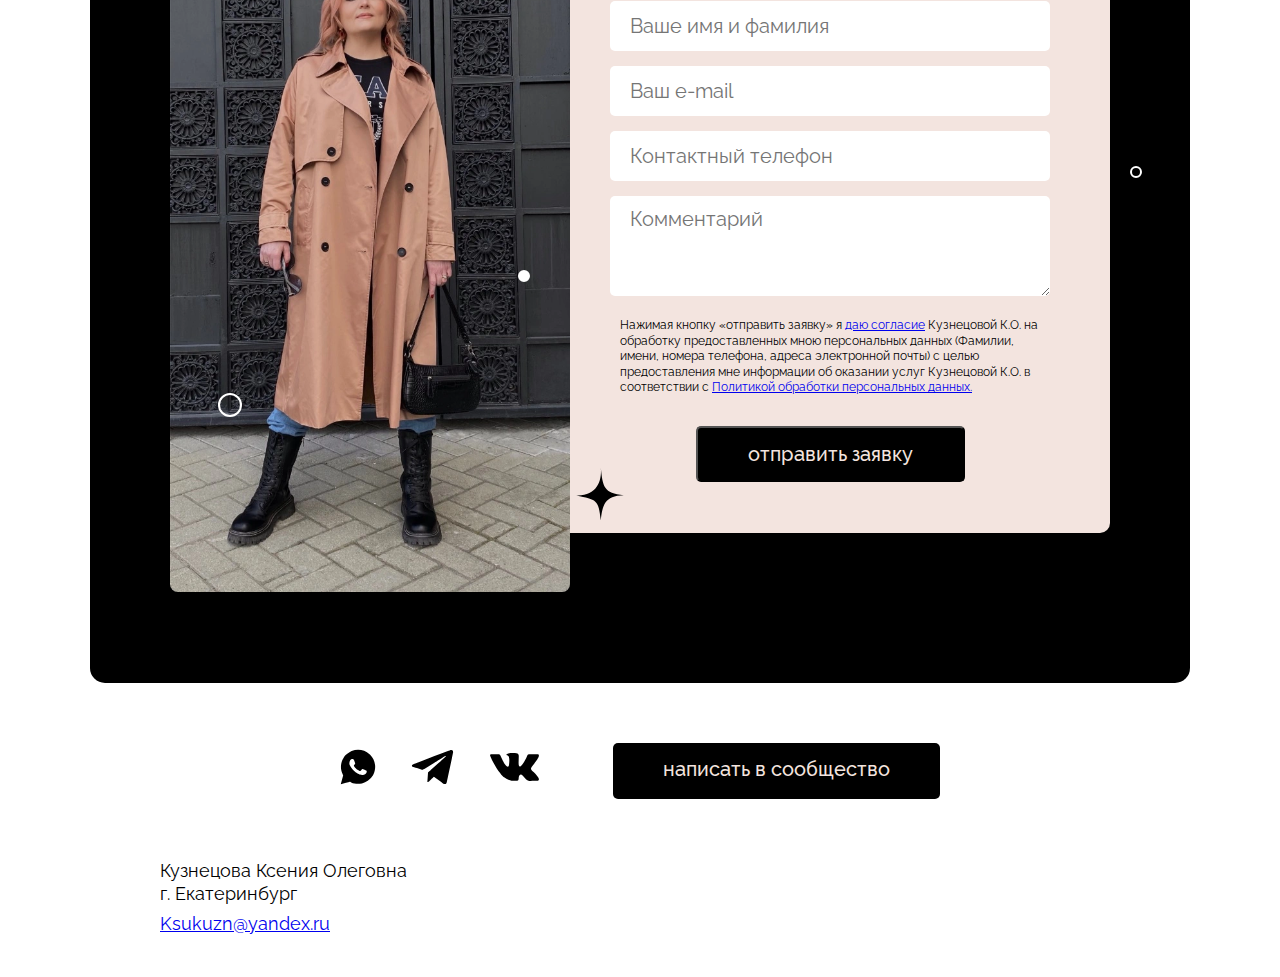
==== commit 75300256: "update pageup" ====
--- a/index.html
+++ b/index.html
@@ -1 +1 @@
-<!DOCTYPE html><html lang="ru"><head><meta charset="UTF-8"><meta http-equiv="X-UA-Compatible" content="IE=edge"><meta name="viewport" content="width=device-width,initial-scale=1"><link rel="stylesheet" href="css/style.min.css"><title>Таргетолог, интернет-маркетолог Ксения Кузнецова</title><meta name="title" content="Таргетолог, интернет-маркетолог Ксения Кузнецова"><meta name="description" content="Помогаю мастерам тату и перманентного макияжа получать больше заявок во ВКонтакте. Настрою таргетированную рекламу, создам воронку продаж и чат-бот, запущу рассылку"><!-- Open Graph / Facebook --><meta property="og:type" content="website"><meta property="og:url" content="https://georgyshagin.github.io/Ksusha/"><meta property="og:title" content="Таргетолог, интернет-маркетолог Ксения Кузнецова"><meta property="og:description" content="Помогаю мастерам тату и перманентного макияжа получать больше заявок во ВКонтакте. Настрою таргетированную рекламу, создам воронку продаж и чат-бот, запущу рассылку"><meta property="og:image" content="https://github.com/georgyshagin/Ksusha/img/ogtag.jpg"><!-- Twitter --><meta property="twitter:card" content="summary_large_image"><meta property="twitter:url" content="https://georgyshagin.github.io/Ksusha/"><meta property="twitter:title" content="Таргетолог, интернет-маркетолог Ксения Кузнецова"><meta property="twitter:description" content="Помогаю мастерам тату и перманентного макияжа получать больше заявок во ВКонтакте. Настрою таргетированную рекламу, создам воронку продаж и чат-бот, запущу рассылку"><meta property="twitter:image" content="https://github.com/georgyshagin/Ksusha/img/ogtag.jpg"><!-- VK --><link rel="image_src" href="https://github.com/georgyshagin/Ksusha/img/ogtag.jpg"><!-- Favicon  --><!-- <link rel="icon" href="favicon.ico"> --><link rel="icon" href="icons/favicon/favicon.svg" type="image/svg+xml"><link rel="apple-touch-icon" sizes="57x57" href="icons/favicon//apple-icon-57x57.png"><link rel="apple-touch-icon" sizes="60x60" href="icons/favicon//apple-icon-60x60.png"><link rel="apple-touch-icon" sizes="72x72" href="icons/favicon//apple-icon-72x72.png"><link rel="apple-touch-icon" sizes="76x76" href="icons/favicon//apple-icon-76x76.png"><link rel="apple-touch-icon" sizes="114x114" href="icons/favicon//apple-icon-114x114.png"><link rel="apple-touch-icon" sizes="120x120" href="icons/favicon//apple-icon-120x120.png"><link rel="apple-touch-icon" sizes="144x144" href="icons/favicon//apple-icon-144x144.png"><link rel="apple-touch-icon" sizes="152x152" href="icons/favicon//apple-icon-152x152.png"><link rel="apple-touch-icon" sizes="180x180" href="icons/favicon//apple-icon-180x180.png"><link rel="icon" type="image/png" sizes="192x192" href="icons/favicon//android-icon-192x192.png"><link rel="icon" type="image/png" sizes="32x32" href="icons/favicon//favicon-32x32.png"><link rel="icon" type="image/png" sizes="96x96" href="icons/favicon//favicon-96x96.png"><link rel="icon" type="image/png" sizes="16x16" href="icons/favicon//favicon-16x16.png"><link rel="manifest" href="icons/favicon/manifest.json"><meta name="msapplication-TileColor" content="#ffffff"><meta name="msapplication-TileImage" content="icons/favicon/ms-icon-144x144.png"><meta name="theme-color" content="#ffffff"></head><body><header class="header"><div class="container"><nav class="header__nav"><ul class="header__links"><li class="header__links-item"><a href="#keys" class="header__link">кейсы</a></li><li class="header__links-item"><a href="#diploma" class="header__link">сертификаты</a></li><li class="header__links-item"><a href="#review" class="header__link">отзывы</a></li></ul><div class="header__btn"><a href="#feedback" class="btn header__btn-link">хочу консультацию</a></div><div class="header__social"><a href="https://t.me/Kuznetsova1010" target="_blank"><img src="icons/social/header/telegram_black.svg" alt="telegram" class="header__social-img"></a><a href="https://wa.me/79826136586" target="_blank"><img src="icons/social/header/whatsapp_black.svg" alt="whatsapp" class="header__social-img"></a><a href="tel:89826136586"><img src="icons/social/header/phone_black.svg" alt="phone" class="header__social-img"></a></div></nav></div></header><div class="hamburger"><span></span> <span></span> <span></span></div><section class="main"><div class="container"><div class="main__wrapper"><div class="main__text"><div class="main__logo"><img src="img/smmtattoo_logo.png" alt="logo" class="main__logo-img"> <img src="icons/star_white.svg" alt="star" class="star_2s star"></div><h1 class="main__title">Ксения<br>Кузнецова</h1><p class="main__post">Таргетолог, интернет-маркетолог</p><p class="main__help">Помогаю мастерам тату<br>и перманентного макияжа<br>получать больше заявок<br>во ВКонтакте</p><p class="main__setting">Настрою таргетированную рекламу, создам воронку продаж и чат-бот, запущу рассылку</p><div class="main__social"><a href="https://t.me/Kuznetsova1010" target="_blank"><img src="icons/social/main/telegram_pink.svg" alt="telegram" class="main__social-img"></a><a href="https://wa.me/79826136586" target="_blank"><img src="icons/social/main/whatsapp_pink.svg" alt="whatsapp" class="main__social-img"></a><a href="tel:89826136586"><img src="icons/social/main/phone_pink.svg" alt="phone" class="main__social-img"></a></div></div><div class="main__image"><img src="img/main.webp" alt="main" class="main__image-img"> <img src="img/main_mobile.webp" alt="main" class="main__image_mobile-img"></div><p class="main__benefit">После сотрудничества со мной вы получите прирост группы новыми подписчиками, увеличение количества заявок, уменьшение стоимости контактов клиентов (лидов)</p><div class="main__advantages"><div class="main__advantages-up"><img src="icons/star_black.svg" alt="star" class="main__advantages-up_star star_1s star"></div><ul class="main__advantages-list"><li class="main__advantages-item"><p>Предоставляю детальный отчет о проделанной работе</p></li><li class="main__advantages-item"><p>Не нужно обращаться по отдельности к разным специалистам, чтобы запустить таргет, сделать чат-бот или настроить рассылки или воронки продаж. <span>Это сделаю я</span></p></li><li class="main__advantages-item"><p>Доступно объясняю все этапы работы</p></li><li class="main__advantages-item"><p>Всегда на связи по телефону, в Telegram и WhatsApp</p></li><li class="main__advantages-item"><p>Работаю официально, по договору.<br>Оформлена самозанятость</p></li></ul><div class="main__advantages-down"><img src="icons/star_empty_black.svg" alt="star" class="main__advantages-down_left star"> <img src="icons/star_black.svg" alt="star" class="main__advantages-down_small star_2s star"> <img src="icons/star_black.svg" alt="star" class="main__advantages-down_right star_3s star"></div></div></div></div></section><section class="steps"><div class="container"><h2 class="title steps__title">Как мы будем работать</h2><div class="steps__wrapper"><div class="steps__circle"></div><div class="steps__list"><div class="steps__item"><div class="steps__item-number steps__item-number-1">1</div><br><p class="steps__item-text">Для знакомства с вашим проектом заполняем <a href="Brif.docx" download class="steps__item-link">бриф</a>. Обсуждаем, утверждаем стратегию работы</p></div><div class="steps__item"><p class="steps__item-text">Анализ сообщества. Даю рекомендации по улучшению, чтобы получить хороший результат от рекламы</p><div class="steps__item-number steps__item-number-2">2</div></div><div class="steps__item"><div class="steps__item-number steps__item-number-3">3</div><p class="steps__item-text">Работа с аудиториями проекта. Разработка интеллект-карты. Парсинг</p></div><div class="steps__item"><div class="steps__item-number steps__item-number-4">4</div><p class="steps__item-text">Настройка рекламного кабинета. Устанавливаю Яндекс.Метрику, пиксели, utm-метки</p></div><div class="steps__item"><div class="steps__item-number steps__item-number-5">5</div><br><p class="steps__item-text">Запуск тестовой рекламной кампании</p></div><div class="steps__item"><div class="steps__item-number steps__item-number-6">6</div><br><p class="steps__item-text">Ведение таргетированной рекламы. Анализ статистики и оптимизация ставок, поиск новых целевых аудиторий, смена объявлений для удержания интереса аудитории</p></div></div></div></div></section><section id="keys" class="keys"><div class="container"><h2 class="title keys__title">Кейсы</h2><div class="keys__wrapper"><div class="keys__item"><h3 class="keys__item-title">Продвижение услуг мастера татуажа из небольшого города</h3><a href="https://vk.com/@smmtatoo-keis-testovaya-reklamnaya-kampaniya-vkontakte-po-prodvizheni" target="_blank" class="keys__item-btn btn btn_mini">читать</a> <img src="img/keys/keys.jpg" alt="keys" class="keys__item-img"></div><div class="keys__item"><h3 class="keys__item-title">тату-салон tattoo title</h3><a href="#" target="_blank" class="keys__item-btn btn btn_mini">читать</a> <img src="img/keys/keys.jpg" alt="keys" class="keys__item-img"></div><div class="keys__item"><h3 class="keys__item-title">тату-салон tattoo title</h3><a href="#" target="_blank" class="keys__item-btn btn btn_mini">читать</a> <img src="img/keys/keys.jpg" alt="keys" class="keys__item-img"></div><div class="keys__item"><h3 class="keys__item-title">тату-салон tattoo title</h3><a href="#" target="_blank" class="keys__item-btn btn btn_mini">читать</a> <img src="img/keys/keys.jpg" alt="keys" class="keys__item-img"></div><div class="keys__item"><h3 class="keys__item-title">тату-салон tattoo title</h3><a href="#" target="_blank" class="keys__item-btn btn btn_mini">читать</a> <img src="img/keys/keys.jpg" alt="keys" class="keys__item-img"></div><div class="keys__item"><h3 class="keys__item-title">тату-салон tattoo title</h3><a href="#" target="_blank" class="keys__item-btn btn btn_mini">читать</a> <img src="img/keys/keys.jpg" alt="keys" class="keys__item-img"></div></div></div></section><section class="diploma"><div class="container"><div class="diploma__wrapper"><img src="icons/star_empty_black.svg" alt="star" class="diploma__up star"><h2 id="diploma" class="title diploma__title">Дипломы и сертификаты</h2><img src="icons/star_black.svg" alt="star" class="diploma__center star_1s star"> <img src="icons/star_black.svg" alt="star" class="diploma__right star_2s star"><div class="diploma__slider"><a href="img/diploma/full/7.jpg" class="diploma__link"><img src="img/diploma/mini/7.jpg" alt="7"></a><a href="img/diploma/full/6.jpg" class="diploma__link"><img src="img/diploma/mini/6.jpg" alt="6"></a><a href="img/diploma/full/1.jpg" class="diploma__link"><img src="img/diploma/mini/1.jpg" alt="1"></a><a href="img/diploma/full/2.jpg" class="diploma__link"><img src="img/diploma/mini/2.jpg" alt="2"></a><a href="img/diploma/full/3.jpg" class="diploma__link"><img src="img/diploma/mini/3.jpg" alt="3"></a><a href="img/diploma/full/4.jpg" class="diploma__link"><img src="img/diploma/mini/4.jpg" alt="4"></a></div></div></div></section><section id="review" class="review"><div class="container"><div class="review__wrapper"><img src="icons/star_white.svg" alt="star" class="review__up star_3s star"><h2 class="title title_white review__title">Отзывы</h2><div class="review__slider"><div class="review__block"><div class="review__block-img"><img src="img/review/vasiliev.jpg" alt="review_1" class="review__block-image"><div class="review__block-name">Антон Васильев</div><div class="review__block-post">владелец студии перманентного макияжа,</div><div class="review__block-city">г. Геленджик</div></div><div class="review__block-descr"><video controls><source src="img/review/review_vasiliev.mp4" type="video/mp4"><source src="video.webm" type="video/webm"><source src="video.ogv" type="video/ogg"></video></div></div><div class="review__block"><div class="review__block-img"><img src="img/review/kazakov.jpg" alt="review" class="review__block-image"><div class="review__block-name">Виталий Казаков</div><div class="review__block-post">директор сети фитнес-клубов "Sport-Tema",</div><div class="review__block-city">г. Екатеринбург</div></div><div class="review__block-descr"><p>Добрый день. Ксения! Хочу поблагодарить Вас за продуктивное сотрудничество в сфере маркетинга и оформление групп двух филиалов фитнес-клубов социальной сети "ВКонтакте". За время нашего сотрудничества возросла активность в группах и входящий поток сообщений. За счет этого повысился входящий трафик клиентов. Также очень радует грамотное визуальное оформление групп. С надеждой на дальнейшую совместную деятельность.</p></div></div><div class="review__block"><div class="review__block-img"><img src="img/review/redkina.jpg" alt="review_2" class="review__block-image"><div class="review__block-name">Екатерина Редькина</div><div class="review__block-post">руководитель отдела трафика онлайн-школы "IZIBIZI",</div><div class="review__block-city">г. Санкт-Петербург</div></div><div class="review__block-descr"><p>Ксения, рада продолжить с вами сотрудничество. За полгода работы показали себя как ответственного, инициативного таргетолога. У вас получается раскручивать такие узкие и сложные тематики как позирование, фото в стиле флетлей. Мы с вами уже протестировали 15 курсов - это очень круто. Нравится ваш подход к работе и разнообразие креативов. Буду продолжать сотрудничество и спасибо вам за работу!</p></div></div><div class="review__block"><div class="review__block-img"><img src="img/review/nekrasov.webp" alt="review_1" class="review__block-image"><div class="review__block-name">Сергей Некрасов</div><div class="review__block-post">интерьерный фотограф,</div><div class="review__block-city">г. Москва</div></div><div class="review__block-descr"><p>Меня зовут Сергей Некрасов, я занимаюсь интерьерной фотографией. Услуга фотосъемки интерьеров необходима дизайнерам интерьеров, ресторанам, отелям, производителям мебели. Казалось бы все очевидно, но выйти на заказчиков с помощью рекламы в инстаграм* не так-то просто. Обратился к Ксении за помощью и на первичной консультации она показала свою экспертность. У нее был поэтапный план действий. Прежде чем запускать рекламу, Ксения задавала много вопросов чтобы у нее сложилась картина касательно моей целевой аудитории и каналов выхода на нее. После тестовой недели мы получили информацию к размышлению, реальных и теоретических подписчиков, которые в будущем могут стать заказчиками<br>* <span>социальная сеть признана экстремистской организацией и запрещена на территории РФ</span></p></div></div></div><img src="icons/star_empty_white.svg" alt="star" class="review__down star"></div></div></section><section id="feedback" class="feedback"><div class="container"><div class="feedback__wrapper"><img src="icons/star_white.svg" alt="star" class="feedback__star-right star_2s star"><div class="feedback__block"><div class="feedback__img"><img src="img/form.webp" alt="form" class="feedback__image"> <img src="icons/star_white.svg" alt="star" class="feedback__star-left star_1s star"></div><form class="feedback__form" action="#"><h2 class="title feedback__form-title">Оставьте заявку<br>на консультацию</h2><input name="name" required placeholder="Ваше имя и фамилия" type="text"> <input name="email" required placeholder="Ваш e-mail" type="email"> <input name="phone" required placeholder="Контактный телефон"> <textarea name="text" placeholder="Комментарий" type="text"></textarea><div class="feedback__form-descr">Нажимая кнопку «отправить заявку» я <a href="apply.html" target="_blank" class="feedback__form-policy">даю согласие</a> Кузнецовой К.О. на обработку предоставленных мною персональных данных (Фамилии, имени, номера телефона, адреса электронной почты) с целью предоставления мне информации об оказании услуг Кузнецовой К.О. в соответствии с <a href="policy.html" target="_blank" class="feedback__form-policy">Политикой обработки персональных данных.</a></div><button class="feedback__form-btn btn btn_black">отправить заявку</button> <img src="icons/star_black.svg" alt="star" class="feedback__star-down star_3s star"></form></div></div></div></section><footer class="footer"><div class="container"><div class="footer__wrapper"><div class="footer__social"><a href="https://wa.me/79826136586" target="_blank"><img src="icons/social/footer/whatsapp_black.svg" alt="whatsapp"></a><a href="https://t.me/Kuznetsova1010" target="_blank"><img src="icons/social/footer/telegram_black.svg" alt="telegram"></a><a href="https://vk.com/smmtatoo" target="_blank"><img src="icons/social/footer/vk_black.svg" alt="vk"></a></div><a href="https://vk.com/im?media=&sel=-211473198" target="_blank" class="footer__btn btn btn_black footer__btn-link">написать в сообщество</a></div><div class="footer__master"><div class="footer__name">Кузнецова Ксения Олеговна<br>г. Екатеринбург</div><a href="mailto:ksukuzn@yandex.ru" class="footer__mail">Ksukuzn@yandex.ru</a></div></div></footer><script src="js/jquery-3.6.0.min.js"></script><script src="js/jquery.magnific-popup.min.js"></script><script src="js/slick.min.js"></script><script src="js/script.js"></script></body></html>+<!DOCTYPE html><html lang="ru"><head><meta charset="UTF-8"><meta http-equiv="X-UA-Compatible" content="IE=edge"><meta name="viewport" content="width=device-width,initial-scale=1"><link rel="stylesheet" href="css/style.min.css"><title>Таргетолог, интернет-маркетолог Ксения Кузнецова</title><meta name="title" content="Таргетолог, интернет-маркетолог Ксения Кузнецова"><meta name="description" content="Помогаю мастерам тату и перманентного макияжа получать больше заявок во ВКонтакте. Настрою таргетированную рекламу, создам воронку продаж и чат-бот, запущу рассылку"><!-- Open Graph / Facebook --><meta property="og:type" content="website"><meta property="og:url" content="https://georgyshagin.github.io/Ksusha/"><meta property="og:title" content="Таргетолог, интернет-маркетолог Ксения Кузнецова"><meta property="og:description" content="Помогаю мастерам тату и перманентного макияжа получать больше заявок во ВКонтакте. Настрою таргетированную рекламу, создам воронку продаж и чат-бот, запущу рассылку"><meta property="og:image" content="https://github.com/georgyshagin/Ksusha/img/ogtag.jpg"><!-- Twitter --><meta property="twitter:card" content="summary_large_image"><meta property="twitter:url" content="https://georgyshagin.github.io/Ksusha/"><meta property="twitter:title" content="Таргетолог, интернет-маркетолог Ксения Кузнецова"><meta property="twitter:description" content="Помогаю мастерам тату и перманентного макияжа получать больше заявок во ВКонтакте. Настрою таргетированную рекламу, создам воронку продаж и чат-бот, запущу рассылку"><meta property="twitter:image" content="https://github.com/georgyshagin/Ksusha/img/ogtag.jpg"><!-- VK --><link rel="image_src" href="https://github.com/georgyshagin/Ksusha/img/ogtag.jpg"><!-- Favicon  --><!-- <link rel="icon" href="favicon.ico"> --><link rel="icon" href="icons/favicon/favicon.svg" type="image/svg+xml"><link rel="apple-touch-icon" sizes="57x57" href="icons/favicon//apple-icon-57x57.png"><link rel="apple-touch-icon" sizes="60x60" href="icons/favicon//apple-icon-60x60.png"><link rel="apple-touch-icon" sizes="72x72" href="icons/favicon//apple-icon-72x72.png"><link rel="apple-touch-icon" sizes="76x76" href="icons/favicon//apple-icon-76x76.png"><link rel="apple-touch-icon" sizes="114x114" href="icons/favicon//apple-icon-114x114.png"><link rel="apple-touch-icon" sizes="120x120" href="icons/favicon//apple-icon-120x120.png"><link rel="apple-touch-icon" sizes="144x144" href="icons/favicon//apple-icon-144x144.png"><link rel="apple-touch-icon" sizes="152x152" href="icons/favicon//apple-icon-152x152.png"><link rel="apple-touch-icon" sizes="180x180" href="icons/favicon//apple-icon-180x180.png"><link rel="icon" type="image/png" sizes="192x192" href="icons/favicon//android-icon-192x192.png"><link rel="icon" type="image/png" sizes="32x32" href="icons/favicon//favicon-32x32.png"><link rel="icon" type="image/png" sizes="96x96" href="icons/favicon//favicon-96x96.png"><link rel="icon" type="image/png" sizes="16x16" href="icons/favicon//favicon-16x16.png"><link rel="manifest" href="icons/favicon/manifest.json"><meta name="msapplication-TileColor" content="#ffffff"><meta name="msapplication-TileImage" content="icons/favicon/ms-icon-144x144.png"><meta name="theme-color" content="#ffffff"></head><body><header class="header"><div class="container"><nav class="header__nav"><ul class="header__links"><li class="header__links-item"><a href="#keys" class="header__link">кейсы</a></li><li class="header__links-item"><a href="#diploma" class="header__link">сертификаты</a></li><li class="header__links-item"><a href="#review" class="header__link">отзывы</a></li></ul><div class="header__btn"><a href="#feedback" class="btn header__btn-link">хочу консультацию</a></div><div class="header__social"><a href="https://t.me/Kuznetsova1010" target="_blank"><img src="icons/social/header/telegram_black.svg" alt="telegram" class="header__social-img"></a><a href="https://wa.me/79826136586" target="_blank"><img src="icons/social/header/whatsapp_black.svg" alt="whatsapp" class="header__social-img"></a><a href="tel:89826136586"><img src="icons/social/header/phone_black.svg" alt="phone" class="header__social-img"></a></div></nav></div></header><div class="hamburger"><span></span> <span></span> <span></span></div><section class="main"><div class="container"><div class="main__wrapper"><div class="main__text"><div class="main__logo"><img src="img/smmtattoo_logo.png" alt="logo" class="main__logo-img"> <img src="icons/star_white.svg" alt="star" class="star_2s star"></div><h1 class="main__title">Ксения<br>Кузнецова</h1><p class="main__post">Таргетолог, интернет-маркетолог</p><p class="main__help">Помогаю мастерам тату<br>и перманентного макияжа<br>получать больше заявок<br>во ВКонтакте</p><p class="main__setting">Настрою таргетированную рекламу, создам воронку продаж и чат-бот, запущу рассылку</p><div class="main__social"><a href="https://t.me/Kuznetsova1010" target="_blank"><img src="icons/social/main/telegram_pink.svg" alt="telegram" class="main__social-img"></a><a href="https://wa.me/79826136586" target="_blank"><img src="icons/social/main/whatsapp_pink.svg" alt="whatsapp" class="main__social-img"></a><a href="tel:89826136586"><img src="icons/social/main/phone_pink.svg" alt="phone" class="main__social-img"></a></div></div><div class="main__image"><img src="img/main.webp" alt="main" class="main__image-img"> <img src="img/main_mobile.webp" alt="main" class="main__image_mobile-img"></div><p class="main__benefit">После сотрудничества со мной вы получите прирост группы новыми подписчиками, увеличение количества заявок, уменьшение стоимости контактов клиентов (лидов)</p><div class="main__advantages"><div class="main__advantages-up"><img src="icons/star_black.svg" alt="star" class="main__advantages-up_star star_1s star"></div><ul class="main__advantages-list"><li class="main__advantages-item"><p>Предоставляю детальный отчет о проделанной работе</p></li><li class="main__advantages-item"><p>Не нужно обращаться по отдельности к разным специалистам, чтобы запустить таргет, сделать чат-бот или настроить рассылки или воронки продаж. <span>Это сделаю я</span></p></li><li class="main__advantages-item"><p>Доступно объясняю все этапы работы</p></li><li class="main__advantages-item"><p>Всегда на связи по телефону, в Telegram и WhatsApp</p></li><li class="main__advantages-item"><p>Работаю официально, по договору.<br>Оформлена самозанятость</p></li></ul><div class="main__advantages-down"><img src="icons/star_empty_black.svg" alt="star" class="main__advantages-down_left star"> <img src="icons/star_black.svg" alt="star" class="main__advantages-down_small star_2s star"> <img src="icons/star_black.svg" alt="star" class="main__advantages-down_right star_3s star"></div></div></div></div></section><section class="steps"><div class="container"><h2 class="title steps__title">Как мы будем работать</h2><div class="steps__wrapper"><div class="steps__circle"></div><div class="steps__list"><div class="steps__item"><div class="steps__item-number steps__item-number-1">1</div><br><p class="steps__item-text">Для знакомства с вашим проектом заполняем <a href="Brif.docx" download class="steps__item-link">бриф</a>. Обсуждаем, утверждаем стратегию работы</p></div><div class="steps__item"><p class="steps__item-text">Анализ сообщества. Даю рекомендации по улучшению, чтобы получить хороший результат от рекламы</p><div class="steps__item-number steps__item-number-2">2</div></div><div class="steps__item"><div class="steps__item-number steps__item-number-3">3</div><p class="steps__item-text">Работа с аудиториями проекта. Разработка интеллект-карты. Парсинг</p></div><div class="steps__item"><div class="steps__item-number steps__item-number-4">4</div><p class="steps__item-text">Настройка рекламного кабинета. Устанавливаю Яндекс.Метрику, пиксели, utm-метки</p></div><div class="steps__item"><div class="steps__item-number steps__item-number-5">5</div><br><p class="steps__item-text">Запуск тестовой рекламной кампании</p></div><div class="steps__item"><div class="steps__item-number steps__item-number-6">6</div><br><p class="steps__item-text">Ведение таргетированной рекламы. Анализ статистики и оптимизация ставок, поиск новых целевых аудиторий, смена объявлений для удержания интереса аудитории</p></div></div></div></div></section><section id="keys" class="keys"><div class="container"><h2 class="title keys__title">Кейсы</h2><div class="keys__wrapper"><div class="keys__item"><h3 class="keys__item-title">Продвижение услуг мастера татуажа из небольшого города</h3><a href="https://vk.com/@smmtatoo-keis-testovaya-reklamnaya-kampaniya-vkontakte-po-prodvizheni" target="_blank" class="keys__item-btn btn btn_mini">читать</a> <img src="img/keys/keys.jpg" alt="keys" class="keys__item-img"></div><div class="keys__item"><h3 class="keys__item-title">тату-салон tattoo title</h3><a href="#" target="_blank" class="keys__item-btn btn btn_mini">читать</a> <img src="img/keys/keys.jpg" alt="keys" class="keys__item-img"></div><div class="keys__item"><h3 class="keys__item-title">тату-салон tattoo title</h3><a href="#" target="_blank" class="keys__item-btn btn btn_mini">читать</a> <img src="img/keys/keys.jpg" alt="keys" class="keys__item-img"></div><div class="keys__item"><h3 class="keys__item-title">тату-салон tattoo title</h3><a href="#" target="_blank" class="keys__item-btn btn btn_mini">читать</a> <img src="img/keys/keys.jpg" alt="keys" class="keys__item-img"></div><div class="keys__item"><h3 class="keys__item-title">тату-салон tattoo title</h3><a href="#" target="_blank" class="keys__item-btn btn btn_mini">читать</a> <img src="img/keys/keys.jpg" alt="keys" class="keys__item-img"></div><div class="keys__item"><h3 class="keys__item-title">тату-салон tattoo title</h3><a href="#" target="_blank" class="keys__item-btn btn btn_mini">читать</a> <img src="img/keys/keys.jpg" alt="keys" class="keys__item-img"></div></div></div></section><section class="diploma"><div class="container"><div class="diploma__wrapper"><img src="icons/star_empty_black.svg" alt="star" class="diploma__up star"><h2 id="diploma" class="title diploma__title">Дипломы и сертификаты</h2><img src="icons/star_black.svg" alt="star" class="diploma__center star_1s star"> <img src="icons/star_black.svg" alt="star" class="diploma__right star_2s star"><div class="diploma__slider"><a href="img/diploma/full/7.jpg" class="diploma__link"><img src="img/diploma/mini/7.jpg" alt="7"></a><a href="img/diploma/full/6.jpg" class="diploma__link"><img src="img/diploma/mini/6.jpg" alt="6"></a><a href="img/diploma/full/1.jpg" class="diploma__link"><img src="img/diploma/mini/1.jpg" alt="1"></a><a href="img/diploma/full/2.jpg" class="diploma__link"><img src="img/diploma/mini/2.jpg" alt="2"></a><a href="img/diploma/full/3.jpg" class="diploma__link"><img src="img/diploma/mini/3.jpg" alt="3"></a><a href="img/diploma/full/4.jpg" class="diploma__link"><img src="img/diploma/mini/4.jpg" alt="4"></a></div></div></div></section><section id="review" class="review"><div class="container"><div class="review__wrapper"><img src="icons/star_white.svg" alt="star" class="review__up star_3s star"><h2 class="title title_white review__title">Отзывы</h2><div class="review__slider"><div class="review__block"><div class="review__block-img"><img src="img/review/vasiliev.jpg" alt="review_1" class="review__block-image"><div class="review__block-name">Антон Васильев</div><div class="review__block-post">владелец студии перманентного макияжа,</div><div class="review__block-city">г. Геленджик</div></div><div class="review__block-descr"><video controls><source src="img/review/review_vasiliev.mp4" type="video/mp4"><source src="video.webm" type="video/webm"><source src="video.ogv" type="video/ogg"></video></div></div><div class="review__block"><div class="review__block-img"><img src="img/review/kazakov.jpg" alt="review" class="review__block-image"><div class="review__block-name">Виталий Казаков</div><div class="review__block-post">директор сети фитнес-клубов "Sport-Tema",</div><div class="review__block-city">г. Екатеринбург</div></div><div class="review__block-descr"><p>Добрый день. Ксения! Хочу поблагодарить Вас за продуктивное сотрудничество в сфере маркетинга и оформление групп двух филиалов фитнес-клубов социальной сети "ВКонтакте". За время нашего сотрудничества возросла активность в группах и входящий поток сообщений. За счет этого повысился входящий трафик клиентов. Также очень радует грамотное визуальное оформление групп. С надеждой на дальнейшую совместную деятельность.</p></div></div><div class="review__block"><div class="review__block-img"><img src="img/review/redkina.jpg" alt="review_2" class="review__block-image"><div class="review__block-name">Екатерина Редькина</div><div class="review__block-post">руководитель отдела трафика онлайн-школы "IZIBIZI",</div><div class="review__block-city">г. Санкт-Петербург</div></div><div class="review__block-descr"><p>Ксения, рада продолжить с вами сотрудничество. За полгода работы показали себя как ответственного, инициативного таргетолога. У вас получается раскручивать такие узкие и сложные тематики как позирование, фото в стиле флетлей. Мы с вами уже протестировали 15 курсов - это очень круто. Нравится ваш подход к работе и разнообразие креативов. Буду продолжать сотрудничество и спасибо вам за работу!</p></div></div><div class="review__block"><div class="review__block-img"><img src="img/review/nekrasov.webp" alt="review_1" class="review__block-image"><div class="review__block-name">Сергей Некрасов</div><div class="review__block-post">интерьерный фотограф,</div><div class="review__block-city">г. Москва</div></div><div class="review__block-descr"><p>Меня зовут Сергей Некрасов, я занимаюсь интерьерной фотографией. Услуга фотосъемки интерьеров необходима дизайнерам интерьеров, ресторанам, отелям, производителям мебели. Казалось бы все очевидно, но выйти на заказчиков с помощью рекламы в инстаграм* не так-то просто. Обратился к Ксении за помощью и на первичной консультации она показала свою экспертность. У нее был поэтапный план действий. Прежде чем запускать рекламу, Ксения задавала много вопросов чтобы у нее сложилась картина касательно моей целевой аудитории и каналов выхода на нее. После тестовой недели мы получили информацию к размышлению, реальных и теоретических подписчиков, которые в будущем могут стать заказчиками<br>* <span>социальная сеть признана экстремистской организацией и запрещена на территории РФ</span></p></div></div></div><img src="icons/star_empty_white.svg" alt="star" class="review__down star"></div></div></section><section id="feedback" class="feedback"><div class="container"><div class="feedback__wrapper"><img src="icons/star_white.svg" alt="star" class="feedback__star-right star_2s star"><div class="feedback__block"><div class="feedback__img"><img src="img/form.webp" alt="form" class="feedback__image"> <img src="icons/star_white.svg" alt="star" class="feedback__star-left star_1s star"></div><form class="feedback__form" action="#"><h2 class="title feedback__form-title">Оставьте заявку<br>на консультацию</h2><input name="name" required placeholder="Ваше имя и фамилия" type="text"> <input name="email" required placeholder="Ваш e-mail" type="email"> <input name="phone" required placeholder="Контактный телефон"> <textarea name="text" placeholder="Комментарий" type="text"></textarea><div class="feedback__form-descr">Нажимая кнопку «отправить заявку» я <a href="apply.html" target="_blank" class="feedback__form-policy">даю согласие</a> Кузнецовой К.О. на обработку предоставленных мною персональных данных (Фамилии, имени, номера телефона, адреса электронной почты) с целью предоставления мне информации об оказании услуг Кузнецовой К.О. в соответствии с <a href="policy.html" target="_blank" class="feedback__form-policy">Политикой обработки персональных данных.</a></div><button class="feedback__form-btn btn btn_black">отправить заявку</button> <img src="icons/star_black.svg" alt="star" class="feedback__star-down star_3s star"></form></div></div></div></section><footer class="footer"><div class="container"><div class="footer__wrapper"><div class="footer__social"><a href="https://wa.me/79826136586" target="_blank"><img src="icons/social/footer/whatsapp_black.svg" alt="whatsapp"></a><a href="https://t.me/Kuznetsova1010" target="_blank"><img src="icons/social/footer/telegram_black.svg" alt="telegram"></a><a href="https://vk.com/smmtatoo" target="_blank"><img src="icons/social/footer/vk_black.svg" alt="vk"></a></div><a href="https://vk.com/im?media=&sel=-211473198" target="_blank" class="footer__btn btn btn_black footer__btn-link">написать в сообщество</a></div><div class="footer__master"><div class="footer__name">Кузнецова Ксения Олеговна<br>г. Екатеринбург</div><a href="mailto:ksukuzn@yandex.ru" class="footer__mail">Ksukuzn@yandex.ru</a></div></div></footer><a href="#top" class="pagetop"><img src="icons/top.svg" alt="top"></a><script src="js/jquery-3.6.0.min.js"></script><script src="js/jquery.magnific-popup.min.js"></script><script src="js/slick.min.js"></script><script src="js/script.js"></script></body></html>--- a/css/style.min.css
+++ b/css/style.min.css
@@ -1 +1 @@
-@font-face{font-family:Lena;src:url(../fonts/Lena.woff2) format("woff2"),url(../fonts/Lena.woff) format("woff");font-weight:400;font-style:normal;font-display:swap}@font-face{font-family:Raleway;src:url(../fonts/Raleway-Regular.woff2) format("woff2"),url(../fonts/Raleway-Regular.woff) format("woff");font-weight:400;font-style:normal;font-display:swap}@font-face{font-family:Raleway;src:url(../fonts/Raleway-Medium.woff2) format("woff2"),url(../fonts/Raleway-Medium.woff) format("woff");font-weight:500;font-style:normal;font-display:swap}@font-face{font-family:Raleway;src:url(../fonts/Raleway-Black.woff2) format("woff2"),url(../fonts/Raleway-Black.woff) format("woff");font-weight:900;font-style:normal;font-display:swap}@-webkit-keyframes star{from{transform:scale(.4)}50%{transform:scale(1.5)}to{transform:scale(.4)}}@keyframes star{from{transform:scale(.4)}50%{transform:scale(1.5)}to{transform:scale(.4)}}*{box-sizing:border-box;font-family:Raleway,sans-serif;font-weight:400;line-height:130%;font-size:24px;margin:0;padding:0}.container{width:1200px;margin:0 auto}.header{height:90px;padding-top:25px;z-index:10;position:relative;left:-100%;visibility:hidden;opacity:0;transition:.5s all}.header.active{left:0;visibility:visible;opacity:1}.header__nav{padding:0 110px;display:flex;justify-content:space-between;align-items:center}.header__links{margin-left:40px;display:flex;justify-content:space-between;width:350px;list-style-type:none}.header__link{font-size:20px;font-weight:500;color:#000;text-decoration:none}.header__link:hover{text-decoration:underline}.header__social{display:none;margin-top:70px;justify-content:space-between;width:230px;height:52px}.header__social-img{height:52px}.btn{display:block;min-width:80px;min-height:48px;background:#f3e4df;font-size:20px;font-weight:500;border-radius:5px;padding:10px 20px;text-decoration:none;color:#000;text-align:center}.btn:hover{transform:translate(1px,1px);box-shadow:3px 3px 20px #000}.btn_black{padding:13px 50px;min-height:56px;background:#000;color:#f3e4df}.btn_mini{font-size:16px;min-height:40px}.star_2s{-webkit-animation:star 2s infinite;animation:star 2s infinite;-webkit-animation-timing-function:ease,step-start,cubic-bezier(.1,.9,1,.1);animation-timing-function:ease,step-start,cubic-bezier(.1,.9,1,.1)}.star_2s:hover{-webkit-animation-play-state:paused;animation-play-state:paused}.star_1s{-webkit-animation:star 1.7s infinite;animation:star 1.7s infinite;-webkit-animation-timing-function:ease,step-start,cubic-bezier(.1,.9,1,.1);animation-timing-function:ease,step-start,cubic-bezier(.1,.9,1,.1)}.star_1s:hover{-webkit-animation-play-state:paused;animation-play-state:paused}.star_3s{-webkit-animation:star 3s infinite;animation:star 3s infinite;-webkit-animation-timing-function:ease,step-start,cubic-bezier(.1,.9,1,.1);animation-timing-function:ease,step-start,cubic-bezier(.1,.9,1,.1)}.star_3s:hover{-webkit-animation-play-state:paused;animation-play-state:paused}.star{width:50px;height:55px;-o-object-fit:cover;object-fit:cover}.main{min-height:500px;position:relative}.main__wrapper{min-height:1200px;margin:0 100px;padding:60px 60px 0 60px;background:#000;border-radius:5px;display:grid;grid-template-columns:repeat(2,1fr);grid-template-rows:minmax(600px,auto) 150px}.main__text{min-height:440px}.main__logo{display:flex;justify-content:space-between;align-items:center;padding-right:50px}.main__logo-img{height:70px;width:160px;-o-object-fit:cover;object-fit:cover}.main__title{margin-top:50px;text-transform:uppercase;font-family:Lena,sans-serif;font-size:44px;line-height:100%;color:#f3e4df;position:relative}.main__title::before{content:"";position:absolute;width:8px;height:8px;color:#fff;background:0 0;right:27%;top:-30%;border-radius:100%;border:2px solid #fff}.main__post{margin-top:30px;color:#dadada;font-weight:500}.main__help,.main__setting{margin-top:80px;color:#dadada;font-weight:500;max-width:400px}.main__social{display:flex;margin-top:70px;width:150px;height:32px;justify-content:space-between}.main__benefit{margin-top:70px;color:#f3e4df;text-transform:uppercase;font-weight:900;grid-column:1/3;grid-row:2/3}.main__image{position:relative;max-height:760px;max-width:420px;top:-150px}.main__image-img{height:100%;width:100%;border-radius:0 0 5px 5px;-o-object-fit:cover;object-fit:cover}.main__image_mobile-img{display:none}.main__advantages{padding:10px 30px 30px 100px;max-width:800px;position:relative;top:70px;display:grid;grid-template-columns:repeat(2,325px);grid-template-rows:80px 300px 50px;justify-content:space-between;grid-column:1/3;left:-110px;background:#f3e4df;border-radius:8px}.main__advantages-up{grid-column:2/3;justify-self:end}.main__advantages-list{display:grid;grid-template-rows:repeat(3,80px);grid-template-columns:repeat(2,280px);justify-content:space-between;grid-auto-flow:column;-moz-column-gap:70px;column-gap:70px}.main__advantages-item{margin-bottom:20px}.main__advantages-item:nth-child(3),.main__advantages-item:nth-child(4),.main__advantages-item:nth-child(5){grid-column:2/3}.main__advantages-item p{font-size:20px;font-weight:500}.main__advantages-item p span{font-size:20px;font-weight:900}.main__advantages-down{grid-row:3/4;grid-column:2/3}.main__advantages-down_left{width:50px;height:55px;position:relative;left:-20%}.main__advantages-down_small{width:26px;height:34px;position:relative;right:-22%;top:-30%}.main__advantages-down_right{position:relative;left:25%}.title{font-size:30px;text-transform:uppercase;font-weight:500;margin-left:150px}.title_white{color:#fff}.steps{margin-top:120px}.steps__wrapper{padding:0 50px 0 50px;margin-top:20px}.steps__circle{margin-top:100px;display:block;width:1080px;height:400px;border-radius:100%;border:2px solid #000;transform:rotate(14deg);position:absolute;z-index:-5}.steps__list{display:grid;max-height:500px;width:100%;grid-template-rows:repeat(8,75px);grid-template-columns:repeat(12,1fr)}.steps__item:nth-child(1){grid-row:2/4;grid-column:2/6;width:350px;margin-left:75px}.steps__item:nth-child(2){grid-row:1/3;grid-column:8/13;width:400px}.steps__item:nth-child(3){grid-row:4/6;grid-column:8/11;width:350px;display:flex;flex-direction:column;align-items:flex-end}.steps__item:nth-child(4){grid-row:6/8;grid-column:9/13;width:350px;display:flex;flex-direction:column;align-items:flex-end}.steps__item:nth-child(5){grid-row:7/9;grid-column:6/10;width:350px;margin-top:10px}.steps__item:nth-child(6){grid-row:6/7;grid-column:2/5;width:316px;display:flex;flex-direction:column;align-items:center}.steps__item-text{font-size:20px}.steps__item-link{font-size:20px;color:#00f}.steps__item-number{position:relative;color:#fff;font-size:28px}.steps__item-number-1::before{content:"";position:absolute;z-index:-10;top:0;left:-18px;width:40px;height:40px;border-radius:100%;background:#000}.steps__item-number-2::before{content:"";position:absolute;z-index:-10;top:2px;left:-18px;width:40px;height:40px;border-radius:100%;background:#000}.steps__item-number-3::before{content:"";position:absolute;z-index:-10;top:-3px;left:-18px;width:40px;height:40px;border-radius:100%;background:#000}.steps__item-number-4::before{content:"";position:absolute;z-index:-10;top:-3px;left:-18px;width:40px;height:40px;border-radius:100%;background:#000}.steps__item-number-5::before{content:"";position:absolute;z-index:-10;top:0;left:-18px;width:40px;height:40px;border-radius:100%;background:#000}.steps__item-number-6{margin-right:-100px}.steps__item-number-6::before{content:"";position:absolute;z-index:-10;top:-5px;left:-18px;width:40px;height:40px;border-radius:100%;background:#000}.keys{padding-top:180px;padding-bottom:100px}.keys__wrapper{margin-top:40px;padding:0 150px;display:grid;grid-template-columns:repeat(3,270px);grid-auto-rows:270px;justify-content:space-between;-moz-column-gap:40px;column-gap:40px;row-gap:60px}.keys__item{position:relative;border-radius:10px 10px 15px 15px;padding:40px 30px;display:flex;flex-direction:column;justify-content:space-between;align-items:center}.keys__item-title{color:#fff;text-align:center;font-size:22px}.keys__item-btn{margin-top:10px}.keys__item-img{position:absolute;width:100%;height:100%;filter:brightness(65%);z-index:-5;top:0;border-radius:10px 10px 15px 15px}.diploma{padding-bottom:5px}.diploma .slick-dots li.slick-active button:before{background:#000}.diploma__wrapper{background:#f3e4df;padding-top:20px;padding-bottom:40px;margin:0 50px;border-radius:8px}.diploma__slider{position:relative;width:950px;margin:0 auto}.diploma__slider img{margin:0 auto}.diploma .slick-next,.diploma .slick-prev{position:absolute;top:46%;transform:translateY(-50%);left:-50px;border:none}.diploma .slick-next img,.diploma .slick-prev img{width:30px;height:50px}.diploma .slick-next{right:-39px;left:auto}.diploma__up{height:45px;margin:0 auto;display:block}.diploma__title{margin-top:40px;margin-left:100px}.diploma__center{position:relative;left:74%;top:-60px}.diploma__right{position:relative;left:75%;margin-bottom:40px}.review .slick-dots li.slick-active button:before{background:#f3e4df}.review__wrapper{padding-top:20px;background:#000;margin:0 50px;border-radius:15px 15px 0 0}.review__up{position:relative;left:65%}.review__down{position:relative;width:60px;height:70px;left:42%;margin-top:20px}.review__title{margin-left:100px;margin-top:40px;position:relative}.review__title::before{content:"";position:absolute;width:20px;height:20px;color:#fff;background:0 0;right:80%;top:-100%;border-radius:100%;border:2px solid #fff}.review__title::after{content:"";position:absolute;width:8px;height:8px;color:#fff;background:#fff;right:15%;top:150%;border-radius:100%;border:2px solid #fff}.review__slider{position:relative;margin:0 auto;min-height:200px;padding:0 150px}.review__slider img{margin:0 auto}.review .slick-initialized .slick-slide{display:flex;flex-wrap:wrap;justify-content:space-between}.review__block{margin-top:40px;display:flex;justify-content:space-between;min-width:800px;padding:0 15px}.review__block-img{max-width:200px}.review__block-image{width:200px;height:200px;border-radius:100%}.review__block-name{margin-top:15px;color:#fff;font-size:20px;text-align:center}.review__block-city,.review__block-post{margin-top:15px;color:#fff;font-size:16px;text-align:center}.review__block-city{margin-top:0}.review__block-descr{max-width:500px;padding:20px;background:#fff;border-radius:10px;position:relative;margin-bottom:30px}.review__block-descr::before{content:"";width:0;height:0;position:absolute;left:-10%;top:40px;border-top:25px solid transparent;border-right:60px solid #fff;border-bottom:12px solid transparent;transform:rotate(-15deg)}.review__block-descr video{width:400px;height:300px}.review__block-descr p{font-size:18px}.review__block-descr p span{font-size:16px}.feedback__wrapper{background:#000;margin:0 50px;margin-top:-5px;border-radius:0 0 15px 15px;padding:20px 80px 150px 120px}.feedback__block{background:#f3e4df;border-radius:10px;display:grid;grid-template-columns:repeat(2,auto);height:700px}.feedback__img{width:400px;position:relative;right:40px;top:60px}.feedback__img::before{content:"";position:absolute;width:20px;height:20px;color:#fff;background:0 0;right:82%;top:65%;border-radius:100%;border:2px solid #fff}.feedback__img::after{content:"";position:absolute;width:8px;height:8px;color:#fff;background:#fff;right:10%;top:49%;border-radius:100%;border:2px solid #fff}.feedback__image{width:100%;border-radius:8px;-o-object-fit:cover;object-fit:cover}.feedback__form{margin:60px 60px 0 0}.feedback__form-title{position:relative;margin-left:0;margin-bottom:30px}.feedback__form-title::after{content:"";position:absolute;width:8px;height:8px;color:#fff;background:0 0;right:-21%;top:350%;border-radius:100%;border:2px solid #fff}.feedback__form input,.feedback__form textarea{width:100%;margin-bottom:15px;min-height:50px;border:none;border-radius:5px;font-size:20px;padding:10px 20px}.feedback__form textarea{min-height:100px}.feedback__form-descr{font-size:12px;padding:0 10px}.feedback__form-policy{font-size:12px}.feedback__form-btn{margin:30px auto 0 auto}.feedback__star-left{position:relative;top:-91%;left:95px}.feedback__star-right{position:relative;top:120px;left:102%}.feedback__star-down{position:relative;top:-15px;left:-8%}.footer{padding:60px 0 40px 0}.footer__wrapper{display:flex;justify-content:space-between;align-items:center;max-width:600px;margin:0 auto}.footer__social{display:flex;justify-content:space-between;align-items:center;height:100%;width:200px}.footer__master{margin-top:60px;margin-left:120px}.footer__mail,.footer__name{font-size:18px}.hamburger{position:absolute;top:20px;right:10px;height:22px;display:none;flex-direction:column;justify-content:space-between;align-items:flex-end;z-index:15;cursor:pointer}.hamburger span{display:block;width:36px;height:4px;border-radius:2px;background:#1f1d1d;transition:1s all;opacity:1}.hamburger.active span{margin-bottom:-2px}.hamburger.active span:nth-child(1){transform:translateY(10px) rotate(-225deg)}.hamburger.active span:nth-child(2){transition:opacity 1.5s;opacity:0}.hamburger.active span:nth-child(3){transform:translateY(-10px) rotate(405deg)}.mfp-bg{top:0;left:0;width:100%;height:100%;z-index:1042;overflow:hidden;position:fixed;background:#0b0b0b;opacity:.8}.mfp-wrap{top:0;left:0;width:100%;height:100%;z-index:1043;position:fixed;outline:0!important;-webkit-backface-visibility:hidden}.mfp-container{text-align:center;position:absolute;width:100%;height:100%;left:0;top:0;padding:0 8px;box-sizing:border-box}.mfp-container:before{content:"";display:inline-block;height:100%;vertical-align:middle}.mfp-align-top .mfp-container:before{display:none}.mfp-content{position:relative;display:inline-block;vertical-align:middle;margin:0 auto;text-align:left;z-index:1045}.mfp-ajax-holder .mfp-content,.mfp-inline-holder .mfp-content{width:100%;cursor:auto}.mfp-ajax-cur{cursor:progress}.mfp-zoom-out-cur,.mfp-zoom-out-cur .mfp-image-holder .mfp-close{cursor:-webkit-zoom-out;cursor:pointer}.mfp-zoom{cursor:pointer;cursor:zoom-in}.mfp-auto-cursor .mfp-content{cursor:auto}.mfp-arrow,.mfp-close,.mfp-counter,.mfp-preloader{-webkit-user-select:none;-moz-user-select:none;-ms-user-select:none;user-select:none}.mfp-loading.mfp-figure{display:none}.mfp-hide{display:none!important}.mfp-preloader{color:#ccc;position:absolute;top:50%;width:auto;text-align:center;margin-top:-.8em;left:8px;right:8px;z-index:1044}.mfp-preloader a{color:#ccc}.mfp-preloader a:hover{color:#fff}.mfp-s-ready .mfp-preloader{display:none}.mfp-s-error .mfp-content{display:none}button.mfp-arrow,button.mfp-close{overflow:visible;cursor:pointer;background:0 0;border:0;-webkit-appearance:none;display:block;outline:0;padding:0;z-index:1046;box-shadow:none;touch-action:manipulation}button::-moz-focus-inner{padding:0;border:0}.mfp-close{width:44px;height:44px;line-height:44px;position:absolute;right:0;top:0;text-decoration:none;text-align:center;opacity:.65;padding:0 0 18px 10px;color:#fff;font-style:normal;font-size:28px;font-family:Arial,Baskerville,monospace}.mfp-close:focus,.mfp-close:hover{opacity:1}.mfp-close:active{top:1px}.mfp-close-btn-in .mfp-close{color:#333}.mfp-iframe-holder .mfp-close,.mfp-image-holder .mfp-close{color:#fff;right:-6px;text-align:right;padding-right:6px;width:100%}.mfp-counter{position:absolute;top:0;right:0;color:#ccc;font-size:12px;line-height:18px;white-space:nowrap}.mfp-arrow{position:absolute;opacity:.65;margin:0;top:50%;margin-top:-55px;padding:0;width:90px;height:110px;-webkit-tap-highlight-color:transparent}.mfp-arrow:active{margin-top:-54px}.mfp-arrow:focus,.mfp-arrow:hover{opacity:1}.mfp-arrow:after,.mfp-arrow:before{content:"";display:block;width:0;height:0;position:absolute;left:0;top:0;margin-top:35px;margin-left:35px;border:medium inset transparent}.mfp-arrow:after{border-top-width:13px;border-bottom-width:13px;top:8px}.mfp-arrow:before{border-top-width:21px;border-bottom-width:21px;opacity:.7}.mfp-arrow-left{left:0}.mfp-arrow-left:after{border-right:17px solid #fff;margin-left:31px}.mfp-arrow-left:before{margin-left:25px;border-right:27px solid #3f3f3f}.mfp-arrow-right{right:0}.mfp-arrow-right:after{border-left:17px solid #fff;margin-left:39px}.mfp-arrow-right:before{border-left:27px solid #3f3f3f}.mfp-iframe-holder{padding-top:40px;padding-bottom:40px}.mfp-iframe-holder .mfp-content{line-height:0;width:100%;max-width:900px}.mfp-iframe-holder .mfp-close{top:-40px}.mfp-iframe-scaler{width:100%;height:0;overflow:hidden;padding-top:56.25%}.mfp-iframe-scaler iframe{position:absolute;display:block;top:0;left:0;width:100%;height:100%;box-shadow:0 0 8px rgba(0,0,0,.6);background:#000}img.mfp-img{width:auto;max-width:100%;height:auto;display:block;line-height:0;box-sizing:border-box;padding:40px 0 40px;margin:0 auto}.mfp-figure{line-height:0}.mfp-figure:after{content:"";position:absolute;left:0;top:40px;bottom:40px;display:block;right:0;width:auto;height:auto;z-index:-1;box-shadow:0 0 8px rgba(0,0,0,.6);background:#444}.mfp-figure small{color:#bdbdbd;display:block;font-size:12px;line-height:14px}.mfp-figure figure{margin:0}.mfp-bottom-bar{margin-top:-36px;position:absolute;top:100%;left:0;width:100%;cursor:auto}.mfp-title{text-align:left;line-height:18px;color:#f3f3f3;word-wrap:break-word;padding-right:36px}.mfp-image-holder .mfp-content{max-width:100%}.mfp-gallery .mfp-image-holder .mfp-figure{cursor:pointer}@media screen and (max-width:800px)and (orientation:landscape),screen and (max-height:300px){.mfp-img-mobile .mfp-image-holder{padding-left:0;padding-right:0}.mfp-img-mobile img.mfp-img{padding:0}.mfp-img-mobile .mfp-figure:after{top:0;bottom:0}.mfp-img-mobile .mfp-figure small{display:inline;margin-left:5px}.mfp-img-mobile .mfp-bottom-bar{background:rgba(0,0,0,.6);bottom:0;margin:0;top:auto;padding:3px 5px;position:fixed;box-sizing:border-box}.mfp-img-mobile .mfp-bottom-bar:empty{padding:0}.mfp-img-mobile .mfp-counter{right:5px;top:3px}.mfp-img-mobile .mfp-close{top:0;right:0;width:35px;height:35px;line-height:35px;background:rgba(0,0,0,.6);position:fixed;text-align:center;padding:0}}@media all and (max-width:900px){.mfp-arrow{transform:scale(.75)}.mfp-arrow-left{transform-origin:0}.mfp-arrow-right{transform-origin:100%}.mfp-container{padding-left:6px;padding-right:6px}}.slick-slider{position:relative;display:block;box-sizing:border-box;-webkit-user-select:none;-moz-user-select:none;-ms-user-select:none;user-select:none;-webkit-touch-callout:none;-khtml-user-select:none;touch-action:pan-y;-webkit-tap-highlight-color:transparent}.slick-list{position:relative;display:block;overflow:hidden;margin:0;padding:0}.slick-list:focus{outline:0}.slick-list.dragging{cursor:pointer;cursor:hand}.slick-slider .slick-list,.slick-slider .slick-track{transform:translate3d(0,0,0)}.slick-track{position:relative;top:0;left:0;display:flex;align-items:center;margin-left:auto;margin-right:auto}.slick-track:after,.slick-track:before{display:table;content:""}.slick-track:after{clear:both}.slick-loading .slick-track{visibility:hidden}.slick-slide{display:none;float:left;height:100%;min-height:1px}[dir=rtl] .slick-slide{float:right}.slick-slide img{display:block;max-width:100%}.slick-slide.slick-loading img{display:none}.slick-slide.dragging img{pointer-events:none}.slick-initialized .slick-slide{display:block}.slick-loading .slick-slide{visibility:hidden}.slick-vertical .slick-slide{display:block;height:auto;border:1px solid transparent}.slick-arrow.slick-hidden{display:none}.slick-loading .slick-list{background:#fff url(ajax-loader.gif) center center no-repeat}@font-face{font-family:slick;font-weight:400;font-style:normal;src:url(fonts/slick.eot);src:url(fonts/slick.eot?#iefix) format("embedded-opentype"),url(../fonts/slick.woff) format("woff"),url(../fonts/slick.ttf) format("truetype"),url(fonts/slick.svg#slick) format("svg")}.slick-next,.slick-prev{font-size:0;line-height:0;position:absolute;top:50%;display:block;width:20px;height:20px;padding:0;transform:translate(0,-50%);cursor:pointer;color:transparent;border:none;outline:0;background:0 0}.slick-next:focus,.slick-next:hover,.slick-prev:focus,.slick-prev:hover{color:transparent;outline:0;background:0 0}.slick-next:focus:before,.slick-next:hover:before,.slick-prev:focus:before,.slick-prev:hover:before{opacity:1}.slick-next.slick-disabled:before,.slick-prev.slick-disabled:before{opacity:.25}.slick-next:before,.slick-prev:before{font-family:slick;font-size:20px;line-height:1;opacity:.75;color:#fff;-webkit-font-smoothing:antialiased;-moz-osx-font-smoothing:grayscale}.slick-prev{left:-25px}[dir=rtl] .slick-prev{right:-25px;left:auto}.slick-prev:before{content:""}[dir=rtl] .slick-prev:before{content:""}.slick-next{right:-25px}[dir=rtl] .slick-next{right:auto;left:-25px}.slick-next:before{content:""}[dir=rtl] .slick-next:before{content:""}.slick-dots{display:block;width:100%;padding:0;margin:0;list-style:none;text-align:center}.slick-dots li{position:relative;display:inline-block;width:10px;height:10px;margin:0 10px;padding:0;cursor:pointer;background:#666;border-radius:100%}.slick-dots li button{font-size:0;line-height:0;display:block;width:10px;height:10px;padding:5px;cursor:pointer;color:transparent;border:0;outline:0;background:0 0;background:#666;border-radius:100%}.slick-dots li button:focus,.slick-dots li button:hover{outline:0}.slick-dots li button:focus:before,.slick-dots li button:hover:before{opacity:1}.slick-dots li button:before{font-family:slick;font-size:6px;line-height:20px;position:absolute;top:0;left:0;content:"";text-align:center;width:10px;height:10px;border-radius:100%;color:#666;background:#fff;opacity:.25;-webkit-font-smoothing:antialiased;-moz-osx-font-smoothing:grayscale}.slick-dots li.slick-active button:before{opacity:.75}@media(max-width:1220px){.container{max-width:960px}}@media(max-width:991px){*{font-size:18px}.container{max-width:720px}.btn{min-height:44px;font-size:18px}.btn_black{padding:13px 50px;min-height:56px}.btn_mini{font-size:16px;min-height:40px}.star{width:36px;height:40px}}@media(max-width:767px){*{font-size:16px}.container{max-width:540px}.hamburger{display:flex}.star{width:28px;height:31px}}@media(max-width:575px){*{font-size:12px}.container{width:100%;padding:0 10px}}@media(max-width:1220px){.title{font-size:28px;margin-left:120px}}@media(max-width:991px){.title{font-size:24px;margin-left:80px}}@media(max-width:767px){.title{font-size:20px}}@media(max-width:575px){.title{font-size:18px;text-align:center;margin:0 auto}}@media(max-width:1220px){.header{height:80px;padding-top:20px}.header__nav{padding:0 60px}.header__links{margin:0;width:320px}}@media(max-width:991px){.header{height:60px;padding-top:8px}.header__nav{padding:0 30px}.header__links{width:280px}.header__link{font-size:18px}}@media(max-width:767px){.header{top:0;left:0;z-index:10;position:absolute;display:block;background:#f3e4df;height:100%;width:50%}.header__nav{display:flex;flex-direction:column;height:80vh;justify-content:space-around;align-items:flex-start}.header__links{margin-top:20px;display:block}.header__links-item{margin-bottom:30px}.header__link{font-size:30px}.header__btn{margin-left:-10px}.header__btn-link{background:#000;font-size:24px;padding:18px 16px;color:#f3e4df}.header__social{display:flex}}@media(max-width:575px){.header{width:100%}.header__btn-link{max-width:100%}.header__nav{width:100%;align-items:center}.header__link{display:block;text-align:center}}@media(max-width:1220px){.main__wrapper{margin:0 50px;padding:50px 50px 0 50px}.main__title{margin-top:30px}.main__help,.main__setting{margin-top:30px}.main__social{margin-top:40px}.main__benefit{margin-top:40px;text-align:justify}.main__image{top:-130px}.main__advantages{top:50px;grid-template-rows:60px 280px 40px;left:-80px}}@media(max-width:991px){.main__wrapper{margin:0 20px;padding:40px 40px 0 40px;grid-template-rows:minmax(400px,auto);min-height:800px}.main__logo-img{height:58px;width:130px}.main__title{margin-top:20px;font-size:40px}.main__post{margin-top:15px}.main__help,.main__setting{margin-top:20px}.main__social{margin-top:30px}.main__benefit{margin-top:-50px;font-size:16px;text-align:unset}.main__image{top:-100px}.main__image-img{height:90%}.main__advantages{top:30px;grid-template-columns:repeat(2,270px);grid-template-rows:50px 260px 30px;left:-60px;padding:10px 30px 20px 50px}.main__advantages-list{grid-template-rows:repeat(3,70px);grid-template-columns:repeat(2,250px);-moz-column-gap:40px;column-gap:40px}.main__advantages-item p{font-size:18px}.main__advantages-item p span{font-size:18px}}@media(max-width:767px){.main__wrapper{margin:0 10px;margin-right:40px;padding:30px 30px 0 30px;grid-template-columns:repeat(2,250px);position:relative}.main__title{margin-top:50px}.main__help,.main__setting{margin-top:40px}.main__social{width:200px;height:52px;padding:10px 16px}.main__benefit{margin-top:40px;max-width:90%}.main__image{top:80px}.main__image-img{height:80%;border-radius:5px}.main__advantages{display:block;left:0}.main__advantages-list{display:block}.main__advantages-down_left{display:none}}@media(max-width:575px){.main__wrapper{padding:20px 20px 0 20px;grid-template-columns:repeat(2,auto)}.main__text{max-width:33vw;z-index:5}.main__logo{min-width:250px;position:relative}.main__logo-img{height:50px;width:116px}.main__title{font-size:32px}.main__benefit{margin-top:60px;grid-column:1/2}.main__image{top:80px;min-width:160px;left:44%;right:-30px;position:absolute;margin-left:20px}.main__image-img{display:none}.main__image_mobile-img{display:block;height:80%;width:100%;-o-object-fit:cover;object-fit:cover;border-radius:5px}.main__social{width:170px;height:32px}.main__social-img{height:26px}.main__advantages{left:-21px;margin-right:-70px;padding:10px 10px 20px 30px}.main__advantages-item p{font-size:16px}.main__advantages-item p span{font-size:16px}}@media(max-width:1220px){.steps{margin-top:100px}.steps__circle{width:850px;height:300px}.steps__item:nth-child(2){grid-column:6/11;width:360px}.steps__item:nth-child(3){grid-row:4/5;grid-column:6/9}.steps__item:nth-child(4){grid-row:5/7;grid-column:7/10}.steps__item:nth-child(5){grid-row:6/7}.steps__item:nth-child(6){grid-row:5/6}.steps__item-text{font-size:18px}.steps__item-link{font-size:18px}.steps__item-number-4{margin-right:50px}.steps__item-number-6{margin-right:-40px}}@media(max-width:991px){.steps{margin-top:80px}.steps__wrapper{padding:0 0 0 70px;margin-top:-20px}.steps__circle{display:none}.steps__list{display:flex;flex-direction:column;max-height:none;position:relative}.steps__item:nth-child(1),.steps__item:nth-child(2),.steps__item:nth-child(3),.steps__item:nth-child(4),.steps__item:nth-child(5),.steps__item:nth-child(6){width:auto}.steps__item:nth-child(1){margin-left:0}.steps__item:nth-child(2){margin-top:30px}.steps__item:nth-child(3){display:block;margin-top:-35px}.steps__item:nth-child(4){display:block}.steps__item:nth-child(5){margin-top:0}.steps__item:nth-child(6){display:block;margin-top:-15px}.steps__item-number{display:table;left:-40px;top:50px}.steps__item-number::after{content:"";position:absolute;width:2px;height:265%;background:#000;left:0;top:10px}.steps__item-number-1{top:60px}.steps__item-number-2{top:-45px}.steps__item-number-4{margin-right:50px}.steps__item-number-5{top:60px}.steps__item-number-6{margin-right:-40px;top:70px}.steps__item-number-6::after{display:none}}@media(max-width:575px){.steps{padding:0 10px}.steps__wrapper{padding:0 0 0 50px}.steps__item{min-height:60px}.steps__item-number-1::after{height:325%}.steps__item-number-5{top:40px}.steps__item-text{font-size:14px}.steps__item-link{font-size:14px}}@media(max-width:1220px){.keys{padding-top:80px;padding-bottom:60px}.keys__wrapper{padding:0 60px;grid-template-columns:repeat(3,250px);grid-auto-rows:250px;justify-content:space-around;row-gap:40px}.keys__item-title{font-size:20px}}@media(max-width:991px){.keys{padding-top:60px;padding-bottom:40px}.keys__wrapper{padding:0 60px;grid-template-columns:repeat(2,250px);grid-auto-rows:250px}.keys__item-title{font-size:20px}}@media(max-width:767px){.keys__wrapper{padding:0 30px;grid-template-columns:repeat(2,220px);grid-auto-rows:220px}.keys__item{padding:35px 15px}.keys__item-title{font-size:18px}}@media(max-width:575px){.keys__wrapper{grid-template-columns:200px;grid-auto-rows:200px}.keys__item-title{font-size:16px}}@media(max-width:1220px){.diploma__wrapper{padding-top:5px;padding-bottom:20px}.diploma__slider{width:860px}.diploma .slick-slide{margin:0 10px}.diploma .slick-slide img{max-width:100%}.diploma__title{margin-top:20px;margin-left:70px}.diploma__right{margin-bottom:20px}}@media(max-width:991px){.diploma__slider{width:620px}.diploma__title{margin-left:30px}}@media(max-width:767px){.diploma__wrapper{margin:0}.diploma__slider{width:440px}.diploma .slick-dots{margin-top:10px}.diploma__center{top:0}}@media(max-width:575px){.diploma__slider{width:100%}.diploma .slick-dots{margin-top:10px}.diploma__title{margin:0 auto}}@media(max-width:1220px){.review .slick-track{align-items:flex-start;height:auto}.review__down{width:50px;height:55px}.review__title::after{display:none}.review__slider{padding:0 90px}.review__block{margin-top:20px;display:flex;flex-direction:column;min-width:680px;align-items:center}.review__block-img{max-width:400px}.review__block-image{width:160px;height:160px}.review__block-descr{max-width:100%;order:-1}.review__block-descr::before{display:none}}@media(max-width:991px){.review__down{width:40px;height:45px}.review__slider{padding:0 20px}.review__block{min-width:440px}.review__block-image{width:140px;height:140px}}@media(max-width:767px){.review__wrapper{padding:0 40px;margin:0}.review__up{top:40px}.review__down{width:40px;height:45px}.review__slider{padding:0 20px}.review__block{min-width:420px}.review__block-img{max-width:400px}.review__block-descr video{width:300px;height:300px}}@media(max-width:575px){.review__wrapper{padding:15px}.review__up{top:20px}.review__down{display:none}.review__slider{padding:0;width:100%}.review__block{padding:0;min-width:auto}.review__block-img{max-width:80%}.review__block-image{width:120px;height:120px}.review__block-name{font-size:18px}.review__block-city,.review__block-post{font-size:14px}.review__block-descr{max-width:80%;padding:10px;border-radius:8px}.review__block-descr video{max-width:100%}.review__block-descr p{font-size:14px}.review__block-descr p span{font-size:12px}}@media(max-width:1220px){.feedback__wrapper{padding:0 50px 40px 90px}.feedback__block{min-height:700px;height:auto;margin-top:-20px}.feedback__img{width:350px;top:40px}.feedback__form{margin:35px 40px 0 0}.feedback__form-title{margin-left:0}.feedback__star-left{top:-85%}.feedback__star-right{left:99%}.feedback__star-down{left:-13%}}@media(max-width:991px){.feedback__wrapper{padding:0 60px 50px 60px}.feedback__block{min-height:650px;padding:40px 40px 0 40px}.feedback__img{display:none}.feedback__form{margin:0}.feedback__star-right{left:90%}.feedback__star-down{left:-4%}}@media(max-width:767px){.feedback__wrapper{margin:0;padding:10px 40px 50px 40px}.feedback__block{padding:30px 30px 0 30px}.feedback__img{display:none}.feedback__form{margin:0}.feedback__form-title::after{right:-14%}.feedback__form input,.feedback__form textarea{font-size:18px}.feedback__star-right{top:70px;left:80%}}@media(max-width:575px){.feedback__wrapper{padding:15px}.feedback__block{min-height:580px;padding:20px}.feedback__img{display:none}.feedback__form{width:100%}.feedback__form-title{margin-bottom:20px}.feedback__form-title::after{display:none}.feedback__form input,.feedback__form textarea{min-height:40px;font-size:16px;padding:10px 15px}.feedback__form textarea{min-height:80px}.feedback__star-down{top:12px}}@media(max-width:991px){.footer__wrapper{max-width:550px}.footer__master{margin-top:40px}}@media(max-width:767px){.footer__wrapper{flex-direction:column;max-width:550px}.footer__btn-link{margin-top:20px}.footer__master{margin:0;margin-top:20px;text-align:center}}@media(max-width:575px){.footer__wrapper{flex-direction:column;max-width:550px}.footer__btn-link{margin-top:20px;padding:16px 30px}}+@font-face{font-family:Lena;src:url(../fonts/Lena.woff2) format("woff2"),url(../fonts/Lena.woff) format("woff");font-weight:400;font-style:normal;font-display:swap}@font-face{font-family:Raleway;src:url(../fonts/Raleway-Regular.woff2) format("woff2"),url(../fonts/Raleway-Regular.woff) format("woff");font-weight:400;font-style:normal;font-display:swap}@font-face{font-family:Raleway;src:url(../fonts/Raleway-Medium.woff2) format("woff2"),url(../fonts/Raleway-Medium.woff) format("woff");font-weight:500;font-style:normal;font-display:swap}@font-face{font-family:Raleway;src:url(../fonts/Raleway-Black.woff2) format("woff2"),url(../fonts/Raleway-Black.woff) format("woff");font-weight:900;font-style:normal;font-display:swap}@-webkit-keyframes star{from{transform:scale(.4)}50%{transform:scale(1.5)}to{transform:scale(.4)}}@keyframes star{from{transform:scale(.4)}50%{transform:scale(1.5)}to{transform:scale(.4)}}*{box-sizing:border-box;font-family:Raleway,sans-serif;font-weight:400;line-height:130%;font-size:24px;margin:0;padding:0}.container{width:1200px;margin:0 auto}.pagetop{display:none;position:fixed;bottom:20px;right:20px}.pagetop img{width:100%}.header{height:90px;padding-top:25px;z-index:10;position:relative;left:0;visibility:visible;opacity:1;transition:.5s all}.header.active{left:0;visibility:visible;opacity:1}.header__nav{padding:0 110px;display:flex;justify-content:space-between;align-items:center}.header__links{margin-left:40px;display:flex;justify-content:space-between;width:350px;list-style-type:none}.header__link{font-size:20px;font-weight:500;color:#000;text-decoration:none}.header__link:hover{text-decoration:underline}.header__social{display:none;margin-top:70px;justify-content:space-between;width:230px;height:52px}.header__social-img{height:52px}.btn{display:block;min-width:80px;min-height:48px;background:#f3e4df;font-size:20px;font-weight:500;border-radius:5px;padding:10px 20px;text-decoration:none;color:#000;text-align:center}.btn:hover{transform:translate(1px,1px);box-shadow:3px 3px 20px #000}.btn_black{padding:13px 50px;min-height:56px;background:#000;color:#f3e4df}.btn_mini{font-size:16px;min-height:40px}.star_2s{-webkit-animation:star 2s infinite;animation:star 2s infinite;-webkit-animation-timing-function:ease,step-start,cubic-bezier(.1,.9,1,.1);animation-timing-function:ease,step-start,cubic-bezier(.1,.9,1,.1)}.star_2s:hover{-webkit-animation-play-state:paused;animation-play-state:paused}.star_1s{-webkit-animation:star 1.7s infinite;animation:star 1.7s infinite;-webkit-animation-timing-function:ease,step-start,cubic-bezier(.1,.9,1,.1);animation-timing-function:ease,step-start,cubic-bezier(.1,.9,1,.1)}.star_1s:hover{-webkit-animation-play-state:paused;animation-play-state:paused}.star_3s{-webkit-animation:star 3s infinite;animation:star 3s infinite;-webkit-animation-timing-function:ease,step-start,cubic-bezier(.1,.9,1,.1);animation-timing-function:ease,step-start,cubic-bezier(.1,.9,1,.1)}.star_3s:hover{-webkit-animation-play-state:paused;animation-play-state:paused}.star{width:50px;height:55px;-o-object-fit:cover;object-fit:cover}.main{min-height:500px;position:relative}.main__wrapper{min-height:1200px;margin:0 100px;padding:60px 60px 0 60px;background:#000;border-radius:5px;display:grid;grid-template-columns:repeat(2,1fr);grid-template-rows:minmax(600px,auto) 150px}.main__text{min-height:440px}.main__logo{display:flex;justify-content:space-between;align-items:center;padding-right:50px}.main__logo-img{height:70px;width:160px;-o-object-fit:cover;object-fit:cover}.main__title{margin-top:50px;text-transform:uppercase;font-family:Lena,sans-serif;font-size:44px;line-height:100%;color:#f3e4df;position:relative}.main__title::before{content:"";position:absolute;width:8px;height:8px;color:#fff;background:0 0;right:27%;top:-30%;border-radius:100%;border:2px solid #fff}.main__post{margin-top:30px;color:#dadada;font-weight:500}.main__help,.main__setting{margin-top:80px;color:#dadada;font-weight:500;max-width:400px}.main__social{display:flex;margin-top:70px;width:150px;height:32px;justify-content:space-between}.main__benefit{margin-top:70px;color:#f3e4df;text-transform:uppercase;font-weight:900;grid-column:1/3;grid-row:2/3}.main__image{position:relative;max-height:760px;max-width:420px;top:-150px}.main__image-img{height:100%;width:100%;border-radius:0 0 5px 5px;-o-object-fit:cover;object-fit:cover}.main__image_mobile-img{display:none}.main__advantages{padding:10px 30px 30px 100px;max-width:800px;position:relative;top:70px;display:grid;grid-template-columns:repeat(2,325px);grid-template-rows:80px 300px 50px;justify-content:space-between;grid-column:1/3;left:-110px;background:#f3e4df;border-radius:8px}.main__advantages-up{grid-column:2/3;justify-self:end}.main__advantages-list{display:grid;grid-template-rows:repeat(3,80px);grid-template-columns:repeat(2,280px);justify-content:space-between;grid-auto-flow:column;-moz-column-gap:70px;column-gap:70px}.main__advantages-item{margin-bottom:20px}.main__advantages-item:nth-child(3),.main__advantages-item:nth-child(4),.main__advantages-item:nth-child(5){grid-column:2/3}.main__advantages-item p{font-size:20px;font-weight:500}.main__advantages-item p span{font-size:20px;font-weight:900}.main__advantages-down{grid-row:3/4;grid-column:2/3}.main__advantages-down_left{width:50px;height:55px;position:relative;left:-20%}.main__advantages-down_small{width:26px;height:34px;position:relative;right:-22%;top:-30%}.main__advantages-down_right{position:relative;left:25%}.title{font-size:30px;text-transform:uppercase;font-weight:500;margin-left:150px}.title_white{color:#fff}.steps{margin-top:120px}.steps__wrapper{padding:0 50px 0 50px;margin-top:20px}.steps__circle{margin-top:100px;display:block;width:1080px;height:400px;border-radius:100%;border:2px solid #000;transform:rotate(14deg);position:absolute;z-index:-5}.steps__list{display:grid;max-height:500px;width:100%;grid-template-rows:repeat(8,75px);grid-template-columns:repeat(12,1fr)}.steps__item:nth-child(1){grid-row:2/4;grid-column:2/6;width:350px;margin-left:75px}.steps__item:nth-child(2){grid-row:1/3;grid-column:8/13;width:400px}.steps__item:nth-child(3){grid-row:4/6;grid-column:8/11;width:350px;display:flex;flex-direction:column;align-items:flex-end}.steps__item:nth-child(4){grid-row:6/8;grid-column:9/13;width:350px;display:flex;flex-direction:column;align-items:flex-end}.steps__item:nth-child(5){grid-row:7/9;grid-column:6/10;width:350px;margin-top:10px}.steps__item:nth-child(6){grid-row:6/7;grid-column:2/5;width:316px;display:flex;flex-direction:column;align-items:center}.steps__item-text{font-size:20px}.steps__item-link{font-size:20px;color:#00f}.steps__item-number{position:relative;color:#fff;font-size:28px}.steps__item-number-1::before{content:"";position:absolute;z-index:-10;top:0;left:-18px;width:40px;height:40px;border-radius:100%;background:#000}.steps__item-number-2::before{content:"";position:absolute;z-index:-10;top:2px;left:-18px;width:40px;height:40px;border-radius:100%;background:#000}.steps__item-number-3::before{content:"";position:absolute;z-index:-10;top:-3px;left:-18px;width:40px;height:40px;border-radius:100%;background:#000}.steps__item-number-4::before{content:"";position:absolute;z-index:-10;top:-3px;left:-18px;width:40px;height:40px;border-radius:100%;background:#000}.steps__item-number-5::before{content:"";position:absolute;z-index:-10;top:0;left:-18px;width:40px;height:40px;border-radius:100%;background:#000}.steps__item-number-6{margin-right:-100px}.steps__item-number-6::before{content:"";position:absolute;z-index:-10;top:-5px;left:-18px;width:40px;height:40px;border-radius:100%;background:#000}.keys{padding-top:180px;padding-bottom:100px}.keys__wrapper{margin-top:40px;padding:0 150px;display:grid;grid-template-columns:repeat(3,270px);grid-auto-rows:270px;justify-content:space-between;-moz-column-gap:40px;column-gap:40px;row-gap:60px}.keys__item{position:relative;border-radius:10px 10px 15px 15px;padding:40px 30px;display:flex;flex-direction:column;justify-content:space-between;align-items:center}.keys__item-title{color:#fff;text-align:center;font-size:22px}.keys__item-btn{margin-top:10px}.keys__item-img{position:absolute;width:100%;height:100%;filter:brightness(65%);z-index:-5;top:0;border-radius:10px 10px 15px 15px}.diploma{padding-bottom:5px}.diploma .slick-dots li.slick-active button:before{background:#000}.diploma__wrapper{background:#f3e4df;padding-top:20px;padding-bottom:40px;margin:0 50px;border-radius:8px}.diploma__slider{position:relative;width:950px;margin:0 auto}.diploma__slider img{margin:0 auto}.diploma .slick-next,.diploma .slick-prev{position:absolute;top:46%;transform:translateY(-50%);left:-50px;border:none}.diploma .slick-next img,.diploma .slick-prev img{width:30px;height:50px}.diploma .slick-next{right:-39px;left:auto}.diploma__up{height:45px;margin:0 auto;display:block}.diploma__title{margin-top:40px;margin-left:100px}.diploma__center{position:relative;left:74%;top:-60px}.diploma__right{position:relative;left:75%;margin-bottom:40px}.review .slick-dots li.slick-active button:before{background:#f3e4df}.review__wrapper{padding-top:20px;background:#000;margin:0 50px;border-radius:15px 15px 0 0}.review__up{position:relative;left:65%}.review__down{position:relative;width:60px;height:70px;left:42%;margin-top:20px}.review__title{margin-left:100px;margin-top:40px;position:relative}.review__title::before{content:"";position:absolute;width:20px;height:20px;color:#fff;background:0 0;right:80%;top:-100%;border-radius:100%;border:2px solid #fff}.review__title::after{content:"";position:absolute;width:8px;height:8px;color:#fff;background:#fff;right:15%;top:150%;border-radius:100%;border:2px solid #fff}.review__slider{position:relative;margin:0 auto;min-height:200px;padding:0 150px}.review__slider img{margin:0 auto}.review .slick-initialized .slick-slide{display:flex;flex-wrap:wrap;justify-content:space-between}.review__block{margin-top:40px;display:flex;justify-content:space-between;min-width:800px;padding:0 15px}.review__block-img{max-width:200px}.review__block-image{width:200px;height:200px;border-radius:100%}.review__block-name{margin-top:15px;color:#fff;font-size:20px;text-align:center}.review__block-city,.review__block-post{margin-top:15px;color:#fff;font-size:16px;text-align:center}.review__block-city{margin-top:0}.review__block-descr{max-width:500px;padding:20px;background:#fff;border-radius:10px;position:relative;margin-bottom:30px}.review__block-descr::before{content:"";width:0;height:0;position:absolute;left:-10%;top:40px;border-top:25px solid transparent;border-right:60px solid #fff;border-bottom:12px solid transparent;transform:rotate(-15deg)}.review__block-descr video{width:400px;height:300px}.review__block-descr p{font-size:18px}.review__block-descr p span{font-size:16px}.feedback__wrapper{background:#000;margin:0 50px;margin-top:-5px;border-radius:0 0 15px 15px;padding:20px 80px 150px 120px}.feedback__block{background:#f3e4df;border-radius:10px;display:grid;grid-template-columns:repeat(2,auto);height:700px}.feedback__img{width:400px;position:relative;right:40px;top:60px}.feedback__img::before{content:"";position:absolute;width:20px;height:20px;color:#fff;background:0 0;right:82%;top:65%;border-radius:100%;border:2px solid #fff}.feedback__img::after{content:"";position:absolute;width:8px;height:8px;color:#fff;background:#fff;right:10%;top:49%;border-radius:100%;border:2px solid #fff}.feedback__image{width:100%;border-radius:8px;-o-object-fit:cover;object-fit:cover}.feedback__form{margin:60px 60px 0 0}.feedback__form-title{position:relative;margin-left:0;margin-bottom:30px}.feedback__form-title::after{content:"";position:absolute;width:8px;height:8px;color:#fff;background:0 0;right:-21%;top:350%;border-radius:100%;border:2px solid #fff}.feedback__form input,.feedback__form textarea{width:100%;margin-bottom:15px;min-height:50px;border:none;border-radius:5px;font-size:20px;padding:10px 20px}.feedback__form textarea{min-height:100px}.feedback__form-descr{font-size:12px;padding:0 10px}.feedback__form-policy{font-size:12px}.feedback__form-btn{margin:30px auto 0 auto}.feedback__star-left{position:relative;top:-91%;left:95px}.feedback__star-right{position:relative;top:120px;left:102%}.feedback__star-down{position:relative;top:-15px;left:-8%}.footer{padding:60px 0 40px 0}.footer__wrapper{display:flex;justify-content:space-between;align-items:center;max-width:600px;margin:0 auto}.footer__social{display:flex;justify-content:space-between;align-items:center;height:100%;width:200px}.footer__master{margin-top:60px;margin-left:120px}.footer__mail,.footer__name{font-size:18px}.hamburger{position:absolute;top:20px;right:10px;height:22px;display:none;flex-direction:column;justify-content:space-between;align-items:flex-end;z-index:15;cursor:pointer}.hamburger span{display:block;width:36px;height:4px;border-radius:2px;background:#1f1d1d;transition:1s all;opacity:1}.hamburger.active span{margin-bottom:-2px}.hamburger.active span:nth-child(1){transform:translateY(10px) rotate(-225deg)}.hamburger.active span:nth-child(2){transition:opacity 1.5s;opacity:0}.hamburger.active span:nth-child(3){transform:translateY(-10px) rotate(405deg)}.mfp-bg{top:0;left:0;width:100%;height:100%;z-index:1042;overflow:hidden;position:fixed;background:#0b0b0b;opacity:.8}.mfp-wrap{top:0;left:0;width:100%;height:100%;z-index:1043;position:fixed;outline:0!important;-webkit-backface-visibility:hidden}.mfp-container{text-align:center;position:absolute;width:100%;height:100%;left:0;top:0;padding:0 8px;box-sizing:border-box}.mfp-container:before{content:"";display:inline-block;height:100%;vertical-align:middle}.mfp-align-top .mfp-container:before{display:none}.mfp-content{position:relative;display:inline-block;vertical-align:middle;margin:0 auto;text-align:left;z-index:1045}.mfp-ajax-holder .mfp-content,.mfp-inline-holder .mfp-content{width:100%;cursor:auto}.mfp-ajax-cur{cursor:progress}.mfp-zoom-out-cur,.mfp-zoom-out-cur .mfp-image-holder .mfp-close{cursor:-webkit-zoom-out;cursor:pointer}.mfp-zoom{cursor:pointer;cursor:zoom-in}.mfp-auto-cursor .mfp-content{cursor:auto}.mfp-arrow,.mfp-close,.mfp-counter,.mfp-preloader{-webkit-user-select:none;-moz-user-select:none;-ms-user-select:none;user-select:none}.mfp-loading.mfp-figure{display:none}.mfp-hide{display:none!important}.mfp-preloader{color:#ccc;position:absolute;top:50%;width:auto;text-align:center;margin-top:-.8em;left:8px;right:8px;z-index:1044}.mfp-preloader a{color:#ccc}.mfp-preloader a:hover{color:#fff}.mfp-s-ready .mfp-preloader{display:none}.mfp-s-error .mfp-content{display:none}button.mfp-arrow,button.mfp-close{overflow:visible;cursor:pointer;background:0 0;border:0;-webkit-appearance:none;display:block;outline:0;padding:0;z-index:1046;box-shadow:none;touch-action:manipulation}button::-moz-focus-inner{padding:0;border:0}.mfp-close{width:44px;height:44px;line-height:44px;position:absolute;right:0;top:0;text-decoration:none;text-align:center;opacity:.65;padding:0 0 18px 10px;color:#fff;font-style:normal;font-size:28px;font-family:Arial,Baskerville,monospace}.mfp-close:focus,.mfp-close:hover{opacity:1}.mfp-close:active{top:1px}.mfp-close-btn-in .mfp-close{color:#333}.mfp-iframe-holder .mfp-close,.mfp-image-holder .mfp-close{color:#fff;right:-6px;text-align:right;padding-right:6px;width:100%}.mfp-counter{position:absolute;top:0;right:0;color:#ccc;font-size:12px;line-height:18px;white-space:nowrap}.mfp-arrow{position:absolute;opacity:.65;margin:0;top:50%;margin-top:-55px;padding:0;width:90px;height:110px;-webkit-tap-highlight-color:transparent}.mfp-arrow:active{margin-top:-54px}.mfp-arrow:focus,.mfp-arrow:hover{opacity:1}.mfp-arrow:after,.mfp-arrow:before{content:"";display:block;width:0;height:0;position:absolute;left:0;top:0;margin-top:35px;margin-left:35px;border:medium inset transparent}.mfp-arrow:after{border-top-width:13px;border-bottom-width:13px;top:8px}.mfp-arrow:before{border-top-width:21px;border-bottom-width:21px;opacity:.7}.mfp-arrow-left{left:0}.mfp-arrow-left:after{border-right:17px solid #fff;margin-left:31px}.mfp-arrow-left:before{margin-left:25px;border-right:27px solid #3f3f3f}.mfp-arrow-right{right:0}.mfp-arrow-right:after{border-left:17px solid #fff;margin-left:39px}.mfp-arrow-right:before{border-left:27px solid #3f3f3f}.mfp-iframe-holder{padding-top:40px;padding-bottom:40px}.mfp-iframe-holder .mfp-content{line-height:0;width:100%;max-width:900px}.mfp-iframe-holder .mfp-close{top:-40px}.mfp-iframe-scaler{width:100%;height:0;overflow:hidden;padding-top:56.25%}.mfp-iframe-scaler iframe{position:absolute;display:block;top:0;left:0;width:100%;height:100%;box-shadow:0 0 8px rgba(0,0,0,.6);background:#000}img.mfp-img{width:auto;max-width:100%;height:auto;display:block;line-height:0;box-sizing:border-box;padding:40px 0 40px;margin:0 auto}.mfp-figure{line-height:0}.mfp-figure:after{content:"";position:absolute;left:0;top:40px;bottom:40px;display:block;right:0;width:auto;height:auto;z-index:-1;box-shadow:0 0 8px rgba(0,0,0,.6);background:#444}.mfp-figure small{color:#bdbdbd;display:block;font-size:12px;line-height:14px}.mfp-figure figure{margin:0}.mfp-bottom-bar{margin-top:-36px;position:absolute;top:100%;left:0;width:100%;cursor:auto}.mfp-title{text-align:left;line-height:18px;color:#f3f3f3;word-wrap:break-word;padding-right:36px}.mfp-image-holder .mfp-content{max-width:100%}.mfp-gallery .mfp-image-holder .mfp-figure{cursor:pointer}@media screen and (max-width:800px)and (orientation:landscape),screen and (max-height:300px){.mfp-img-mobile .mfp-image-holder{padding-left:0;padding-right:0}.mfp-img-mobile img.mfp-img{padding:0}.mfp-img-mobile .mfp-figure:after{top:0;bottom:0}.mfp-img-mobile .mfp-figure small{display:inline;margin-left:5px}.mfp-img-mobile .mfp-bottom-bar{background:rgba(0,0,0,.6);bottom:0;margin:0;top:auto;padding:3px 5px;position:fixed;box-sizing:border-box}.mfp-img-mobile .mfp-bottom-bar:empty{padding:0}.mfp-img-mobile .mfp-counter{right:5px;top:3px}.mfp-img-mobile .mfp-close{top:0;right:0;width:35px;height:35px;line-height:35px;background:rgba(0,0,0,.6);position:fixed;text-align:center;padding:0}}@media all and (max-width:900px){.mfp-arrow{transform:scale(.75)}.mfp-arrow-left{transform-origin:0}.mfp-arrow-right{transform-origin:100%}.mfp-container{padding-left:6px;padding-right:6px}}.slick-slider{position:relative;display:block;box-sizing:border-box;-webkit-user-select:none;-moz-user-select:none;-ms-user-select:none;user-select:none;-webkit-touch-callout:none;-khtml-user-select:none;touch-action:pan-y;-webkit-tap-highlight-color:transparent}.slick-list{position:relative;display:block;overflow:hidden;margin:0;padding:0}.slick-list:focus{outline:0}.slick-list.dragging{cursor:pointer;cursor:hand}.slick-slider .slick-list,.slick-slider .slick-track{transform:translate3d(0,0,0)}.slick-track{position:relative;top:0;left:0;display:flex;align-items:center;margin-left:auto;margin-right:auto}.slick-track:after,.slick-track:before{display:table;content:""}.slick-track:after{clear:both}.slick-loading .slick-track{visibility:hidden}.slick-slide{display:none;float:left;height:100%;min-height:1px}[dir=rtl] .slick-slide{float:right}.slick-slide img{display:block;max-width:100%}.slick-slide.slick-loading img{display:none}.slick-slide.dragging img{pointer-events:none}.slick-initialized .slick-slide{display:block}.slick-loading .slick-slide{visibility:hidden}.slick-vertical .slick-slide{display:block;height:auto;border:1px solid transparent}.slick-arrow.slick-hidden{display:none}.slick-loading .slick-list{background:#fff url(ajax-loader.gif) center center no-repeat}@font-face{font-family:slick;font-weight:400;font-style:normal;src:url(fonts/slick.eot);src:url(fonts/slick.eot?#iefix) format("embedded-opentype"),url(../fonts/slick.woff) format("woff"),url(../fonts/slick.ttf) format("truetype"),url(fonts/slick.svg#slick) format("svg")}.slick-next,.slick-prev{font-size:0;line-height:0;position:absolute;top:50%;display:block;width:20px;height:20px;padding:0;transform:translate(0,-50%);cursor:pointer;color:transparent;border:none;outline:0;background:0 0}.slick-next:focus,.slick-next:hover,.slick-prev:focus,.slick-prev:hover{color:transparent;outline:0;background:0 0}.slick-next:focus:before,.slick-next:hover:before,.slick-prev:focus:before,.slick-prev:hover:before{opacity:1}.slick-next.slick-disabled:before,.slick-prev.slick-disabled:before{opacity:.25}.slick-next:before,.slick-prev:before{font-family:slick;font-size:20px;line-height:1;opacity:.75;color:#fff;-webkit-font-smoothing:antialiased;-moz-osx-font-smoothing:grayscale}.slick-prev{left:-25px}[dir=rtl] .slick-prev{right:-25px;left:auto}.slick-prev:before{content:""}[dir=rtl] .slick-prev:before{content:""}.slick-next{right:-25px}[dir=rtl] .slick-next{right:auto;left:-25px}.slick-next:before{content:""}[dir=rtl] .slick-next:before{content:""}.slick-dots{display:block;width:100%;padding:0;margin:0;list-style:none;text-align:center}.slick-dots li{position:relative;display:inline-block;width:10px;height:10px;margin:0 10px;padding:0;cursor:pointer;background:#666;border-radius:100%}.slick-dots li button{font-size:0;line-height:0;display:block;width:10px;height:10px;padding:5px;cursor:pointer;color:transparent;border:0;outline:0;background:0 0;background:#666;border-radius:100%}.slick-dots li button:focus,.slick-dots li button:hover{outline:0}.slick-dots li button:focus:before,.slick-dots li button:hover:before{opacity:1}.slick-dots li button:before{font-family:slick;font-size:6px;line-height:20px;position:absolute;top:0;left:0;content:"";text-align:center;width:10px;height:10px;border-radius:100%;color:#666;background:#fff;opacity:.25;-webkit-font-smoothing:antialiased;-moz-osx-font-smoothing:grayscale}.slick-dots li.slick-active button:before{opacity:.75}@media(max-width:1220px){.container{max-width:960px}}@media(max-width:991px){*{font-size:18px}.container{max-width:720px}.btn{min-height:44px;font-size:18px}.btn_black{padding:13px 50px;min-height:56px}.btn_mini{font-size:16px;min-height:40px}.star{width:36px;height:40px}}@media(max-width:767px){*{font-size:16px}.container{max-width:540px}.hamburger{display:flex}.star{width:28px;height:31px}}@media(max-width:575px){*{font-size:12px}.container{width:100%;padding:0 10px}}@media(max-width:1220px){.title{font-size:28px;margin-left:120px}}@media(max-width:991px){.title{font-size:24px;margin-left:80px}}@media(max-width:767px){.title{font-size:20px}}@media(max-width:575px){.title{font-size:18px;text-align:center;margin:0 auto}}@media(max-width:1220px){.header{height:80px;padding-top:20px}.header__nav{padding:0 60px}.header__links{margin:0;width:320px}}@media(max-width:991px){.header{height:60px;padding-top:8px}.header__nav{padding:0 30px}.header__links{width:280px}.header__link{font-size:18px}}@media(max-width:767px){.header{top:0;left:0;z-index:10;position:absolute;display:block;background:#f3e4df;height:100%;width:50%;left:-100%;visibility:hidden;opacity:0}.header__nav{display:flex;flex-direction:column;height:80vh;justify-content:space-around;align-items:flex-start}.header__links{margin-top:20px;display:block}.header__links-item{margin-bottom:30px}.header__link{font-size:30px}.header__btn{margin-left:-10px}.header__btn-link{background:#000;font-size:24px;padding:18px 16px;color:#f3e4df}.header__social{display:flex}}@media(max-width:575px){.header{width:100%}.header__btn-link{max-width:100%}.header__nav{width:100%;align-items:center}.header__link{display:block;text-align:center}}@media(max-width:1220px){.main__wrapper{margin:0 50px;padding:50px 50px 0 50px}.main__title{margin-top:30px}.main__help,.main__setting{margin-top:30px}.main__social{margin-top:40px}.main__benefit{margin-top:40px;text-align:justify}.main__image{top:-130px}.main__advantages{top:50px;grid-template-rows:60px 280px 40px;left:-80px}}@media(max-width:991px){.main__wrapper{margin:0 20px;padding:40px 40px 0 40px;grid-template-rows:minmax(400px,auto);min-height:800px}.main__logo-img{height:58px;width:130px}.main__title{margin-top:20px;font-size:40px}.main__post{margin-top:15px}.main__help,.main__setting{margin-top:20px}.main__social{margin-top:30px}.main__benefit{margin-top:-50px;font-size:16px;text-align:unset}.main__image{top:-100px}.main__image-img{height:90%}.main__advantages{top:30px;grid-template-columns:repeat(2,270px);grid-template-rows:50px 260px 30px;left:-60px;padding:10px 30px 20px 50px}.main__advantages-list{grid-template-rows:repeat(3,70px);grid-template-columns:repeat(2,250px);-moz-column-gap:40px;column-gap:40px}.main__advantages-item p{font-size:18px}.main__advantages-item p span{font-size:18px}}@media(max-width:767px){.main__wrapper{margin:0 10px;margin-right:40px;padding:30px 30px 0 30px;grid-template-columns:repeat(2,250px);position:relative}.main__title{margin-top:50px}.main__help,.main__setting{margin-top:40px}.main__social{width:200px;height:52px;padding:10px 16px}.main__benefit{margin-top:40px;max-width:90%}.main__image{top:80px}.main__image-img{height:80%;border-radius:5px}.main__advantages{display:block;left:0}.main__advantages-list{display:block}.main__advantages-down_left{display:none}}@media(max-width:575px){.main__wrapper{padding:20px 20px 0 20px;grid-template-columns:repeat(2,auto)}.main__text{max-width:33vw;z-index:5}.main__logo{min-width:250px;position:relative}.main__logo-img{height:50px;width:116px}.main__title{font-size:32px}.main__benefit{margin-top:60px;grid-column:1/2}.main__image{top:80px;min-width:160px;left:44%;right:-30px;position:absolute;margin-left:20px}.main__image-img{display:none}.main__image_mobile-img{display:block;height:80%;width:100%;-o-object-fit:cover;object-fit:cover;border-radius:5px}.main__social{width:170px;height:32px}.main__social-img{height:26px}.main__advantages{left:-21px;margin-right:-70px;padding:10px 10px 20px 30px}.main__advantages-item p{font-size:16px}.main__advantages-item p span{font-size:16px}}@media(max-width:1220px){.steps{margin-top:100px}.steps__circle{width:850px;height:300px}.steps__item:nth-child(2){grid-column:6/11;width:360px}.steps__item:nth-child(3){grid-row:4/5;grid-column:6/9}.steps__item:nth-child(4){grid-row:5/7;grid-column:7/10}.steps__item:nth-child(5){grid-row:6/7}.steps__item:nth-child(6){grid-row:5/6}.steps__item-text{font-size:18px}.steps__item-link{font-size:18px}.steps__item-number-4{margin-right:50px}.steps__item-number-6{margin-right:-40px}}@media(max-width:991px){.steps{margin-top:80px}.steps__wrapper{padding:0 0 0 70px;margin-top:-20px}.steps__circle{display:none}.steps__list{display:flex;flex-direction:column;max-height:none;position:relative}.steps__item:nth-child(1),.steps__item:nth-child(2),.steps__item:nth-child(3),.steps__item:nth-child(4),.steps__item:nth-child(5),.steps__item:nth-child(6){width:auto}.steps__item:nth-child(1){margin-left:0}.steps__item:nth-child(2){margin-top:30px}.steps__item:nth-child(3){display:block;margin-top:-35px}.steps__item:nth-child(4){display:block}.steps__item:nth-child(5){margin-top:0}.steps__item:nth-child(6){display:block;margin-top:-15px}.steps__item-number{display:table;left:-40px;top:50px}.steps__item-number::after{content:"";position:absolute;width:2px;height:265%;background:#000;left:0;top:10px}.steps__item-number-1{top:60px}.steps__item-number-2{top:-45px}.steps__item-number-4{margin-right:50px}.steps__item-number-5{top:60px}.steps__item-number-6{margin-right:-40px;top:70px}.steps__item-number-6::after{display:none}}@media(max-width:575px){.steps{padding:0 10px}.steps__wrapper{padding:0 0 0 50px}.steps__item{min-height:60px}.steps__item-number-1::after{height:325%}.steps__item-number-5{top:40px}.steps__item-text{font-size:14px}.steps__item-link{font-size:14px}}@media(max-width:1220px){.keys{padding-top:80px;padding-bottom:60px}.keys__wrapper{padding:0 60px;grid-template-columns:repeat(3,250px);grid-auto-rows:250px;justify-content:space-around;row-gap:40px}.keys__item-title{font-size:20px}}@media(max-width:991px){.keys{padding-top:60px;padding-bottom:40px}.keys__wrapper{padding:0 60px;grid-template-columns:repeat(2,250px);grid-auto-rows:250px}.keys__item-title{font-size:20px}}@media(max-width:767px){.keys__wrapper{padding:0 30px;grid-template-columns:repeat(2,220px);grid-auto-rows:220px}.keys__item{padding:35px 15px}.keys__item-title{font-size:18px}}@media(max-width:575px){.keys__wrapper{grid-template-columns:200px;grid-auto-rows:200px}.keys__item-title{font-size:16px}}@media(max-width:1220px){.diploma__wrapper{padding-top:5px;padding-bottom:20px}.diploma__slider{width:860px}.diploma .slick-slide{margin:0 10px}.diploma .slick-slide img{max-width:100%}.diploma__title{margin-top:20px;margin-left:70px}.diploma__right{margin-bottom:20px}}@media(max-width:991px){.diploma__slider{width:620px}.diploma__title{margin-left:30px}}@media(max-width:767px){.diploma__wrapper{margin:0}.diploma__slider{width:440px}.diploma .slick-dots{margin-top:10px}.diploma__center{top:0}}@media(max-width:575px){.diploma__slider{width:100%}.diploma .slick-dots{margin-top:10px}.diploma__title{margin:0 auto}}@media(max-width:1220px){.review .slick-track{align-items:flex-start;height:auto}.review__down{width:50px;height:55px}.review__title::after{display:none}.review__slider{padding:0 90px}.review__block{margin-top:20px;display:flex;flex-direction:column;min-width:680px;align-items:center}.review__block-img{max-width:400px}.review__block-image{width:160px;height:160px}.review__block-descr{max-width:100%;order:-1}.review__block-descr::before{display:none}}@media(max-width:991px){.review__down{width:40px;height:45px}.review__slider{padding:0 20px}.review__block{min-width:440px}.review__block-image{width:140px;height:140px}}@media(max-width:767px){.review__wrapper{padding:0 40px;margin:0}.review__up{top:40px}.review__down{width:40px;height:45px}.review__slider{padding:0 20px}.review__block{min-width:420px}.review__block-img{max-width:400px}.review__block-descr video{width:300px;height:300px}}@media(max-width:575px){.review__wrapper{padding:15px}.review__up{top:20px}.review__down{display:none}.review__slider{padding:0;width:100%}.review__block{padding:0;min-width:auto}.review__block-img{max-width:80%}.review__block-image{width:120px;height:120px}.review__block-name{font-size:18px}.review__block-city,.review__block-post{font-size:14px}.review__block-descr{max-width:80%;padding:10px;border-radius:8px}.review__block-descr video{max-width:100%}.review__block-descr p{font-size:14px}.review__block-descr p span{font-size:12px}}@media(max-width:1220px){.feedback__wrapper{padding:0 50px 40px 90px}.feedback__block{min-height:700px;height:auto;margin-top:-20px}.feedback__img{width:350px;top:40px}.feedback__form{margin:35px 40px 0 0}.feedback__form-title{margin-left:0}.feedback__star-left{top:-85%}.feedback__star-right{left:99%}.feedback__star-down{left:-13%}}@media(max-width:991px){.feedback__wrapper{padding:0 60px 50px 60px}.feedback__block{min-height:650px;padding:40px 40px 0 40px}.feedback__img{display:none}.feedback__form{margin:0}.feedback__star-right{left:90%}.feedback__star-down{left:-4%}}@media(max-width:767px){.feedback__wrapper{margin:0;padding:10px 40px 50px 40px}.feedback__block{padding:30px 30px 0 30px}.feedback__img{display:none}.feedback__form{margin:0}.feedback__form-title::after{right:-14%}.feedback__form input,.feedback__form textarea{font-size:18px}.feedback__star-right{top:70px;left:80%}}@media(max-width:575px){.feedback__wrapper{padding:15px}.feedback__block{min-height:580px;padding:20px}.feedback__img{display:none}.feedback__form{width:100%}.feedback__form-title{margin-bottom:20px}.feedback__form-title::after{display:none}.feedback__form input,.feedback__form textarea{min-height:40px;font-size:16px;padding:10px 15px}.feedback__form textarea{min-height:80px}.feedback__star-down{top:12px}}@media(max-width:991px){.footer__wrapper{max-width:550px}.footer__master{margin-top:40px}}@media(max-width:767px){.footer__wrapper{flex-direction:column;max-width:550px}.footer__btn-link{margin-top:20px}.footer__master{margin:0;margin-top:20px;text-align:center}}@media(max-width:575px){.footer__wrapper{flex-direction:column;max-width:550px}.footer__btn-link{margin-top:20px;padding:16px 30px}}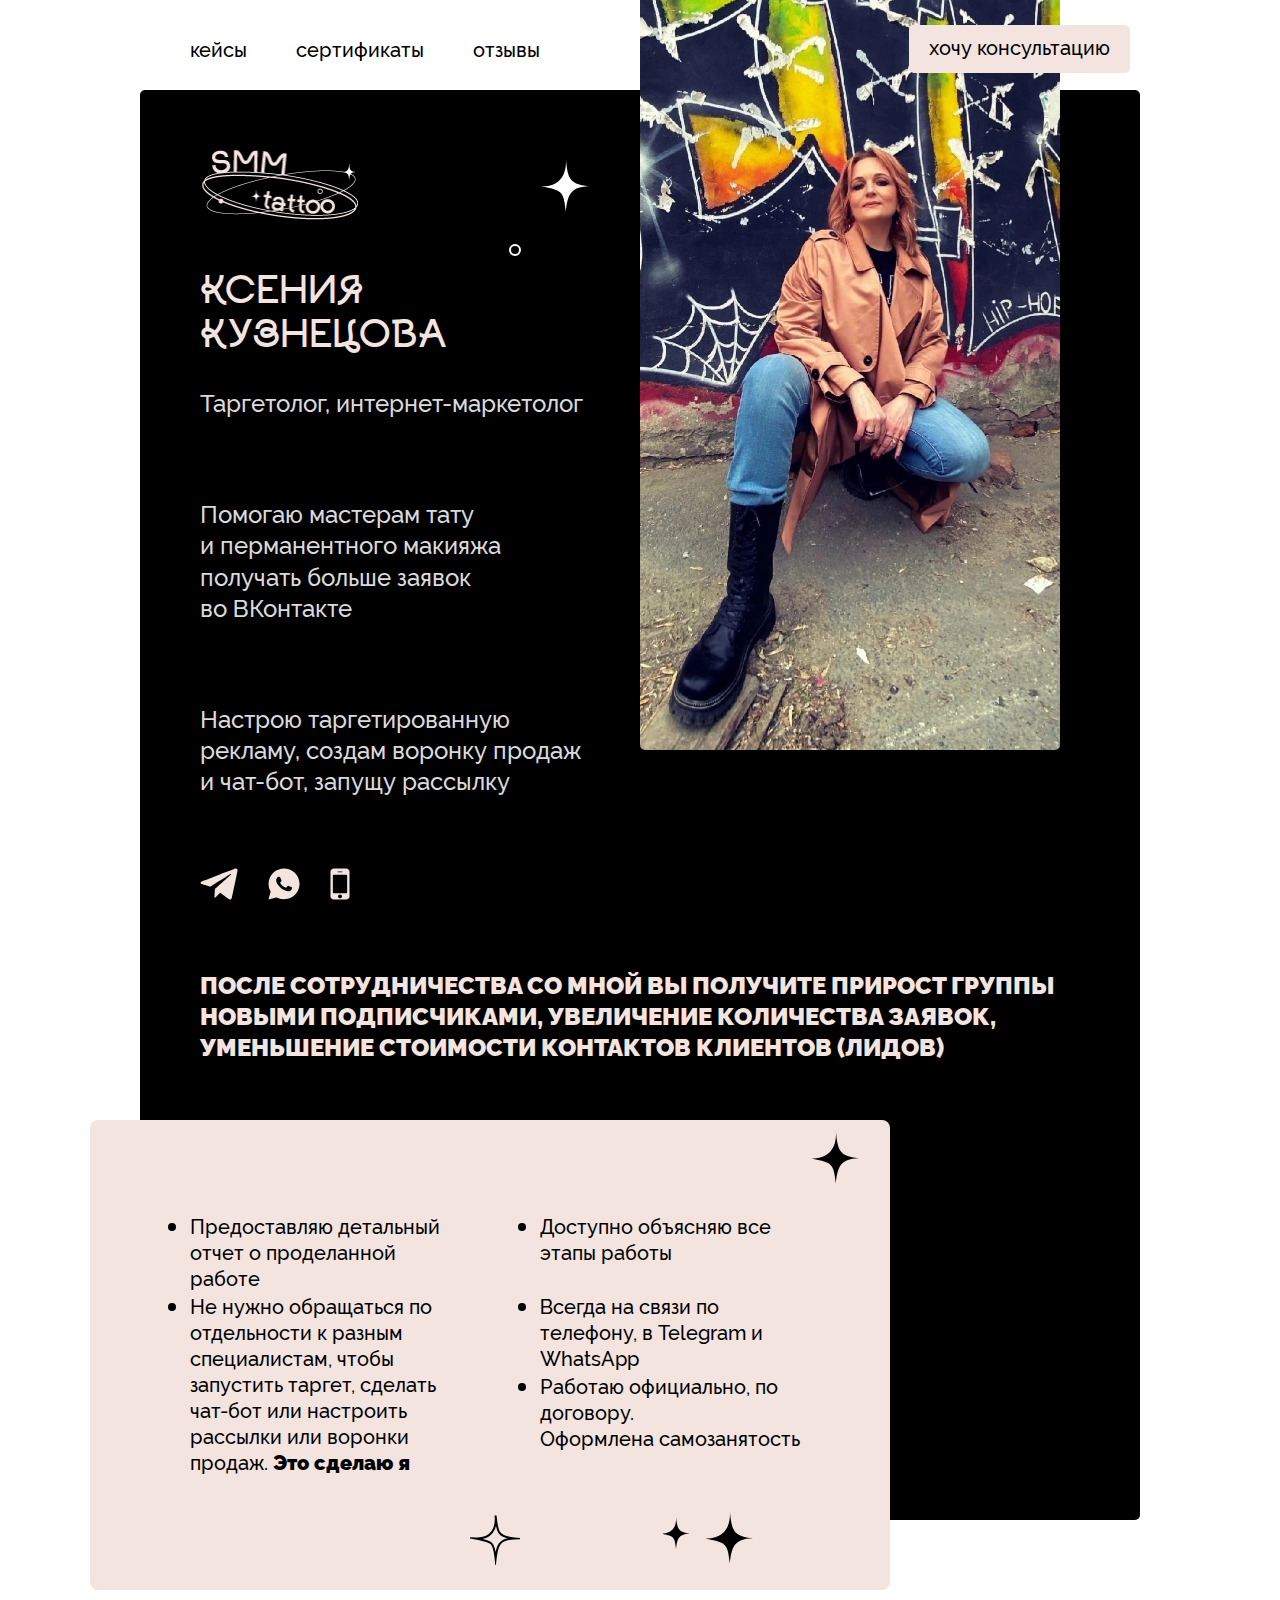
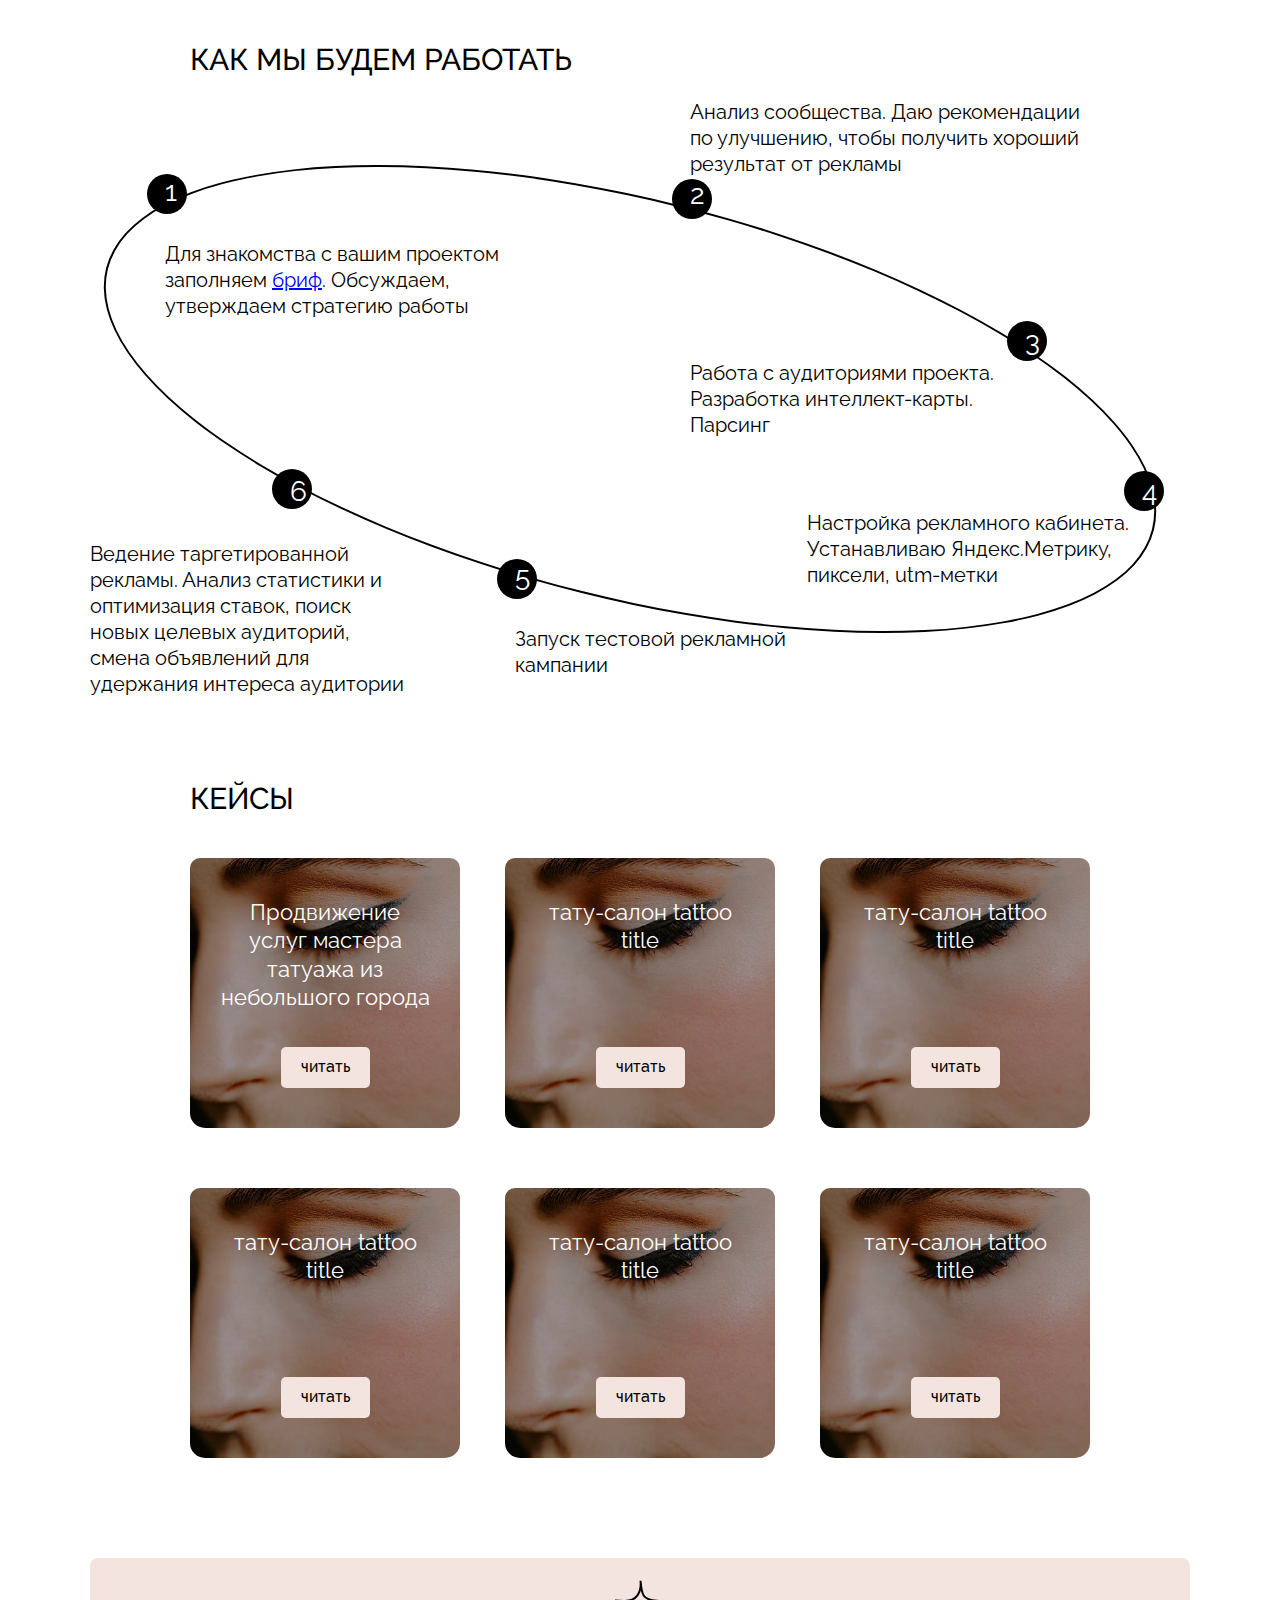
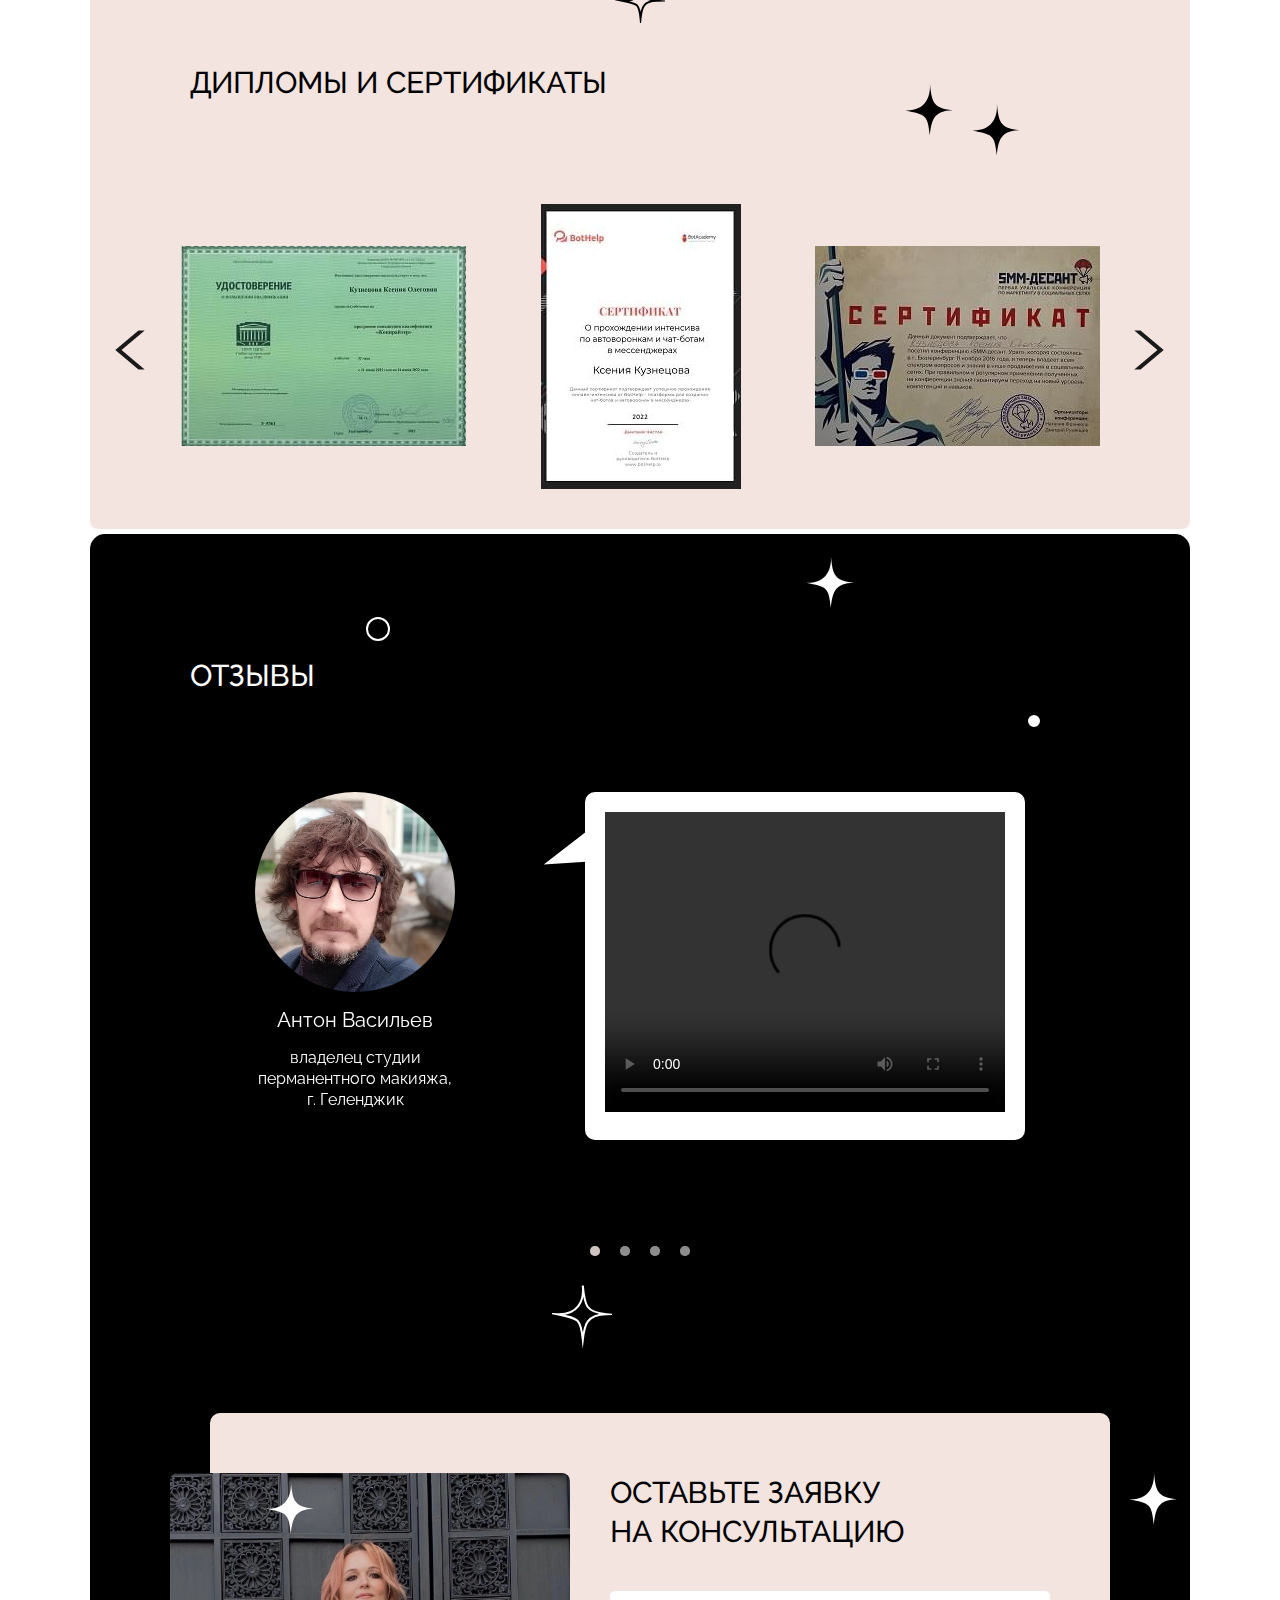
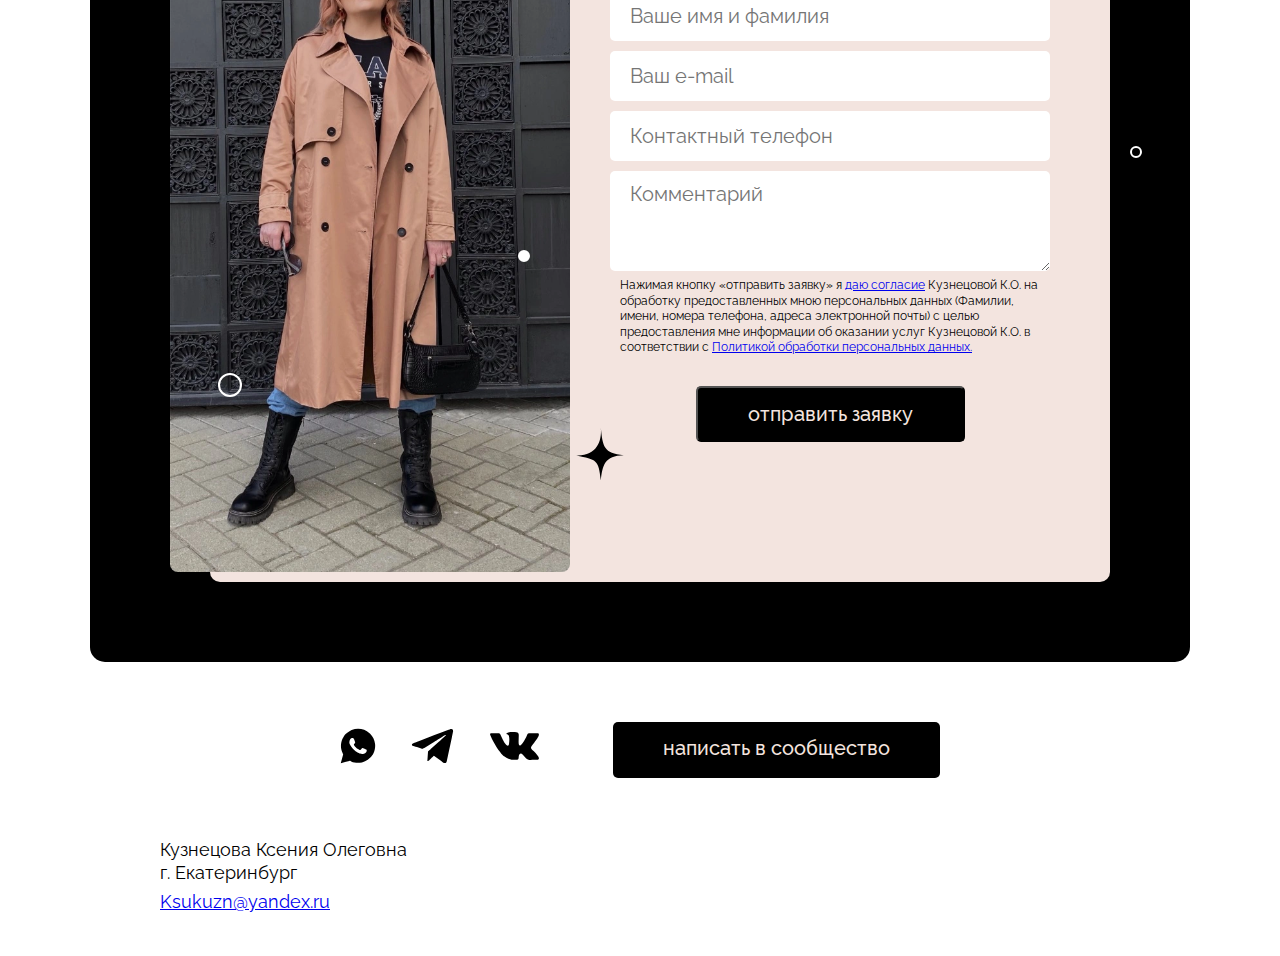
==== commit a332edec: "add masked and validate + send mail" ====
--- a/index.html
+++ b/index.html
@@ -1 +1 @@
-<!DOCTYPE html><html lang="ru"><head><meta charset="UTF-8"><meta http-equiv="X-UA-Compatible" content="IE=edge"><meta name="viewport" content="width=device-width,initial-scale=1"><link rel="stylesheet" href="css/style.min.css"><title>Таргетолог, интернет-маркетолог Ксения Кузнецова</title><meta name="title" content="Таргетолог, интернет-маркетолог Ксения Кузнецова"><meta name="description" content="Помогаю мастерам тату и перманентного макияжа получать больше заявок во ВКонтакте. Настрою таргетированную рекламу, создам воронку продаж и чат-бот, запущу рассылку"><!-- Open Graph / Facebook --><meta property="og:type" content="website"><meta property="og:url" content="https://georgyshagin.github.io/Ksusha/"><meta property="og:title" content="Таргетолог, интернет-маркетолог Ксения Кузнецова"><meta property="og:description" content="Помогаю мастерам тату и перманентного макияжа получать больше заявок во ВКонтакте. Настрою таргетированную рекламу, создам воронку продаж и чат-бот, запущу рассылку"><meta property="og:image" content="https://github.com/georgyshagin/Ksusha/img/ogtag.jpg"><!-- Twitter --><meta property="twitter:card" content="summary_large_image"><meta property="twitter:url" content="https://georgyshagin.github.io/Ksusha/"><meta property="twitter:title" content="Таргетолог, интернет-маркетолог Ксения Кузнецова"><meta property="twitter:description" content="Помогаю мастерам тату и перманентного макияжа получать больше заявок во ВКонтакте. Настрою таргетированную рекламу, создам воронку продаж и чат-бот, запущу рассылку"><meta property="twitter:image" content="https://github.com/georgyshagin/Ksusha/img/ogtag.jpg"><!-- VK --><link rel="image_src" href="https://github.com/georgyshagin/Ksusha/img/ogtag.jpg"><!-- Favicon  --><!-- <link rel="icon" href="favicon.ico"> --><link rel="icon" href="icons/favicon/favicon.svg" type="image/svg+xml"><link rel="apple-touch-icon" sizes="57x57" href="icons/favicon//apple-icon-57x57.png"><link rel="apple-touch-icon" sizes="60x60" href="icons/favicon//apple-icon-60x60.png"><link rel="apple-touch-icon" sizes="72x72" href="icons/favicon//apple-icon-72x72.png"><link rel="apple-touch-icon" sizes="76x76" href="icons/favicon//apple-icon-76x76.png"><link rel="apple-touch-icon" sizes="114x114" href="icons/favicon//apple-icon-114x114.png"><link rel="apple-touch-icon" sizes="120x120" href="icons/favicon//apple-icon-120x120.png"><link rel="apple-touch-icon" sizes="144x144" href="icons/favicon//apple-icon-144x144.png"><link rel="apple-touch-icon" sizes="152x152" href="icons/favicon//apple-icon-152x152.png"><link rel="apple-touch-icon" sizes="180x180" href="icons/favicon//apple-icon-180x180.png"><link rel="icon" type="image/png" sizes="192x192" href="icons/favicon//android-icon-192x192.png"><link rel="icon" type="image/png" sizes="32x32" href="icons/favicon//favicon-32x32.png"><link rel="icon" type="image/png" sizes="96x96" href="icons/favicon//favicon-96x96.png"><link rel="icon" type="image/png" sizes="16x16" href="icons/favicon//favicon-16x16.png"><link rel="manifest" href="icons/favicon/manifest.json"><meta name="msapplication-TileColor" content="#ffffff"><meta name="msapplication-TileImage" content="icons/favicon/ms-icon-144x144.png"><meta name="theme-color" content="#ffffff"></head><body><header class="header"><div class="container"><nav class="header__nav"><ul class="header__links"><li class="header__links-item"><a href="#keys" class="header__link">кейсы</a></li><li class="header__links-item"><a href="#diploma" class="header__link">сертификаты</a></li><li class="header__links-item"><a href="#review" class="header__link">отзывы</a></li></ul><div class="header__btn"><a href="#feedback" class="btn header__btn-link">хочу консультацию</a></div><div class="header__social"><a href="https://t.me/Kuznetsova1010" target="_blank"><img src="icons/social/header/telegram_black.svg" alt="telegram" class="header__social-img"></a><a href="https://wa.me/79826136586" target="_blank"><img src="icons/social/header/whatsapp_black.svg" alt="whatsapp" class="header__social-img"></a><a href="tel:89826136586"><img src="icons/social/header/phone_black.svg" alt="phone" class="header__social-img"></a></div></nav></div></header><div class="hamburger"><span></span> <span></span> <span></span></div><section class="main"><div class="container"><div class="main__wrapper"><div class="main__text"><div class="main__logo"><img src="img/smmtattoo_logo.png" alt="logo" class="main__logo-img"> <img src="icons/star_white.svg" alt="star" class="star_2s star"></div><h1 class="main__title">Ксения<br>Кузнецова</h1><p class="main__post">Таргетолог, интернет-маркетолог</p><p class="main__help">Помогаю мастерам тату<br>и перманентного макияжа<br>получать больше заявок<br>во ВКонтакте</p><p class="main__setting">Настрою таргетированную рекламу, создам воронку продаж и чат-бот, запущу рассылку</p><div class="main__social"><a href="https://t.me/Kuznetsova1010" target="_blank"><img src="icons/social/main/telegram_pink.svg" alt="telegram" class="main__social-img"></a><a href="https://wa.me/79826136586" target="_blank"><img src="icons/social/main/whatsapp_pink.svg" alt="whatsapp" class="main__social-img"></a><a href="tel:89826136586"><img src="icons/social/main/phone_pink.svg" alt="phone" class="main__social-img"></a></div></div><div class="main__image"><img src="img/main.webp" alt="main" class="main__image-img"> <img src="img/main_mobile.webp" alt="main" class="main__image_mobile-img"></div><p class="main__benefit">После сотрудничества со мной вы получите прирост группы новыми подписчиками, увеличение количества заявок, уменьшение стоимости контактов клиентов (лидов)</p><div class="main__advantages"><div class="main__advantages-up"><img src="icons/star_black.svg" alt="star" class="main__advantages-up_star star_1s star"></div><ul class="main__advantages-list"><li class="main__advantages-item"><p>Предоставляю детальный отчет о проделанной работе</p></li><li class="main__advantages-item"><p>Не нужно обращаться по отдельности к разным специалистам, чтобы запустить таргет, сделать чат-бот или настроить рассылки или воронки продаж. <span>Это сделаю я</span></p></li><li class="main__advantages-item"><p>Доступно объясняю все этапы работы</p></li><li class="main__advantages-item"><p>Всегда на связи по телефону, в Telegram и WhatsApp</p></li><li class="main__advantages-item"><p>Работаю официально, по договору.<br>Оформлена самозанятость</p></li></ul><div class="main__advantages-down"><img src="icons/star_empty_black.svg" alt="star" class="main__advantages-down_left star"> <img src="icons/star_black.svg" alt="star" class="main__advantages-down_small star_2s star"> <img src="icons/star_black.svg" alt="star" class="main__advantages-down_right star_3s star"></div></div></div></div></section><section class="steps"><div class="container"><h2 class="title steps__title">Как мы будем работать</h2><div class="steps__wrapper"><div class="steps__circle"></div><div class="steps__list"><div class="steps__item"><div class="steps__item-number steps__item-number-1">1</div><br><p class="steps__item-text">Для знакомства с вашим проектом заполняем <a href="Brif.docx" download class="steps__item-link">бриф</a>. Обсуждаем, утверждаем стратегию работы</p></div><div class="steps__item"><p class="steps__item-text">Анализ сообщества. Даю рекомендации по улучшению, чтобы получить хороший результат от рекламы</p><div class="steps__item-number steps__item-number-2">2</div></div><div class="steps__item"><div class="steps__item-number steps__item-number-3">3</div><p class="steps__item-text">Работа с аудиториями проекта. Разработка интеллект-карты. Парсинг</p></div><div class="steps__item"><div class="steps__item-number steps__item-number-4">4</div><p class="steps__item-text">Настройка рекламного кабинета. Устанавливаю Яндекс.Метрику, пиксели, utm-метки</p></div><div class="steps__item"><div class="steps__item-number steps__item-number-5">5</div><br><p class="steps__item-text">Запуск тестовой рекламной кампании</p></div><div class="steps__item"><div class="steps__item-number steps__item-number-6">6</div><br><p class="steps__item-text">Ведение таргетированной рекламы. Анализ статистики и оптимизация ставок, поиск новых целевых аудиторий, смена объявлений для удержания интереса аудитории</p></div></div></div></div></section><section id="keys" class="keys"><div class="container"><h2 class="title keys__title">Кейсы</h2><div class="keys__wrapper"><div class="keys__item"><h3 class="keys__item-title">Продвижение услуг мастера татуажа из небольшого города</h3><a href="https://vk.com/@smmtatoo-keis-testovaya-reklamnaya-kampaniya-vkontakte-po-prodvizheni" target="_blank" class="keys__item-btn btn btn_mini">читать</a> <img src="img/keys/keys.jpg" alt="keys" class="keys__item-img"></div><div class="keys__item"><h3 class="keys__item-title">тату-салон tattoo title</h3><a href="#" target="_blank" class="keys__item-btn btn btn_mini">читать</a> <img src="img/keys/keys.jpg" alt="keys" class="keys__item-img"></div><div class="keys__item"><h3 class="keys__item-title">тату-салон tattoo title</h3><a href="#" target="_blank" class="keys__item-btn btn btn_mini">читать</a> <img src="img/keys/keys.jpg" alt="keys" class="keys__item-img"></div><div class="keys__item"><h3 class="keys__item-title">тату-салон tattoo title</h3><a href="#" target="_blank" class="keys__item-btn btn btn_mini">читать</a> <img src="img/keys/keys.jpg" alt="keys" class="keys__item-img"></div><div class="keys__item"><h3 class="keys__item-title">тату-салон tattoo title</h3><a href="#" target="_blank" class="keys__item-btn btn btn_mini">читать</a> <img src="img/keys/keys.jpg" alt="keys" class="keys__item-img"></div><div class="keys__item"><h3 class="keys__item-title">тату-салон tattoo title</h3><a href="#" target="_blank" class="keys__item-btn btn btn_mini">читать</a> <img src="img/keys/keys.jpg" alt="keys" class="keys__item-img"></div></div></div></section><section class="diploma"><div class="container"><div class="diploma__wrapper"><img src="icons/star_empty_black.svg" alt="star" class="diploma__up star"><h2 id="diploma" class="title diploma__title">Дипломы и сертификаты</h2><img src="icons/star_black.svg" alt="star" class="diploma__center star_1s star"> <img src="icons/star_black.svg" alt="star" class="diploma__right star_2s star"><div class="diploma__slider"><a href="img/diploma/full/7.jpg" class="diploma__link"><img src="img/diploma/mini/7.jpg" alt="7"></a><a href="img/diploma/full/6.jpg" class="diploma__link"><img src="img/diploma/mini/6.jpg" alt="6"></a><a href="img/diploma/full/1.jpg" class="diploma__link"><img src="img/diploma/mini/1.jpg" alt="1"></a><a href="img/diploma/full/2.jpg" class="diploma__link"><img src="img/diploma/mini/2.jpg" alt="2"></a><a href="img/diploma/full/3.jpg" class="diploma__link"><img src="img/diploma/mini/3.jpg" alt="3"></a><a href="img/diploma/full/4.jpg" class="diploma__link"><img src="img/diploma/mini/4.jpg" alt="4"></a></div></div></div></section><section id="review" class="review"><div class="container"><div class="review__wrapper"><img src="icons/star_white.svg" alt="star" class="review__up star_3s star"><h2 class="title title_white review__title">Отзывы</h2><div class="review__slider"><div class="review__block"><div class="review__block-img"><img src="img/review/vasiliev.jpg" alt="review_1" class="review__block-image"><div class="review__block-name">Антон Васильев</div><div class="review__block-post">владелец студии перманентного макияжа,</div><div class="review__block-city">г. Геленджик</div></div><div class="review__block-descr"><video controls><source src="img/review/review_vasiliev.mp4" type="video/mp4"><source src="video.webm" type="video/webm"><source src="video.ogv" type="video/ogg"></video></div></div><div class="review__block"><div class="review__block-img"><img src="img/review/kazakov.jpg" alt="review" class="review__block-image"><div class="review__block-name">Виталий Казаков</div><div class="review__block-post">директор сети фитнес-клубов "Sport-Tema",</div><div class="review__block-city">г. Екатеринбург</div></div><div class="review__block-descr"><p>Добрый день. Ксения! Хочу поблагодарить Вас за продуктивное сотрудничество в сфере маркетинга и оформление групп двух филиалов фитнес-клубов социальной сети "ВКонтакте". За время нашего сотрудничества возросла активность в группах и входящий поток сообщений. За счет этого повысился входящий трафик клиентов. Также очень радует грамотное визуальное оформление групп. С надеждой на дальнейшую совместную деятельность.</p></div></div><div class="review__block"><div class="review__block-img"><img src="img/review/redkina.jpg" alt="review_2" class="review__block-image"><div class="review__block-name">Екатерина Редькина</div><div class="review__block-post">руководитель отдела трафика онлайн-школы "IZIBIZI",</div><div class="review__block-city">г. Санкт-Петербург</div></div><div class="review__block-descr"><p>Ксения, рада продолжить с вами сотрудничество. За полгода работы показали себя как ответственного, инициативного таргетолога. У вас получается раскручивать такие узкие и сложные тематики как позирование, фото в стиле флетлей. Мы с вами уже протестировали 15 курсов - это очень круто. Нравится ваш подход к работе и разнообразие креативов. Буду продолжать сотрудничество и спасибо вам за работу!</p></div></div><div class="review__block"><div class="review__block-img"><img src="img/review/nekrasov.webp" alt="review_1" class="review__block-image"><div class="review__block-name">Сергей Некрасов</div><div class="review__block-post">интерьерный фотограф,</div><div class="review__block-city">г. Москва</div></div><div class="review__block-descr"><p>Меня зовут Сергей Некрасов, я занимаюсь интерьерной фотографией. Услуга фотосъемки интерьеров необходима дизайнерам интерьеров, ресторанам, отелям, производителям мебели. Казалось бы все очевидно, но выйти на заказчиков с помощью рекламы в инстаграм* не так-то просто. Обратился к Ксении за помощью и на первичной консультации она показала свою экспертность. У нее был поэтапный план действий. Прежде чем запускать рекламу, Ксения задавала много вопросов чтобы у нее сложилась картина касательно моей целевой аудитории и каналов выхода на нее. После тестовой недели мы получили информацию к размышлению, реальных и теоретических подписчиков, которые в будущем могут стать заказчиками<br>* <span>социальная сеть признана экстремистской организацией и запрещена на территории РФ</span></p></div></div></div><img src="icons/star_empty_white.svg" alt="star" class="review__down star"></div></div></section><section id="feedback" class="feedback"><div class="container"><div class="feedback__wrapper"><img src="icons/star_white.svg" alt="star" class="feedback__star-right star_2s star"><div class="feedback__block"><div class="feedback__img"><img src="img/form.webp" alt="form" class="feedback__image"> <img src="icons/star_white.svg" alt="star" class="feedback__star-left star_1s star"></div><form class="feedback__form" action="#"><h2 class="title feedback__form-title">Оставьте заявку<br>на консультацию</h2><input name="name" required placeholder="Ваше имя и фамилия" type="text"> <input name="email" required placeholder="Ваш e-mail" type="email"> <input name="phone" required placeholder="Контактный телефон"> <textarea name="text" placeholder="Комментарий" type="text"></textarea><div class="feedback__form-descr">Нажимая кнопку «отправить заявку» я <a href="apply.html" target="_blank" class="feedback__form-policy">даю согласие</a> Кузнецовой К.О. на обработку предоставленных мною персональных данных (Фамилии, имени, номера телефона, адреса электронной почты) с целью предоставления мне информации об оказании услуг Кузнецовой К.О. в соответствии с <a href="policy.html" target="_blank" class="feedback__form-policy">Политикой обработки персональных данных.</a></div><button class="feedback__form-btn btn btn_black">отправить заявку</button> <img src="icons/star_black.svg" alt="star" class="feedback__star-down star_3s star"></form></div></div></div></section><footer class="footer"><div class="container"><div class="footer__wrapper"><div class="footer__social"><a href="https://wa.me/79826136586" target="_blank"><img src="icons/social/footer/whatsapp_black.svg" alt="whatsapp"></a><a href="https://t.me/Kuznetsova1010" target="_blank"><img src="icons/social/footer/telegram_black.svg" alt="telegram"></a><a href="https://vk.com/smmtatoo" target="_blank"><img src="icons/social/footer/vk_black.svg" alt="vk"></a></div><a href="https://vk.com/im?media=&sel=-211473198" target="_blank" class="footer__btn btn btn_black footer__btn-link">написать в сообщество</a></div><div class="footer__master"><div class="footer__name">Кузнецова Ксения Олеговна<br>г. Екатеринбург</div><a href="mailto:ksukuzn@yandex.ru" class="footer__mail">Ksukuzn@yandex.ru</a></div></div></footer><a href="#top" class="pagetop"><img src="icons/top.svg" alt="top"></a><script src="js/jquery-3.6.0.min.js"></script><script src="js/jquery.magnific-popup.min.js"></script><script src="js/slick.min.js"></script><script src="js/script.js"></script></body></html>+<!DOCTYPE html><html lang="ru"><head><meta charset="UTF-8"><meta http-equiv="X-UA-Compatible" content="IE=edge"><meta name="viewport" content="width=device-width,initial-scale=1"><link rel="stylesheet" href="css/style.min.css"><title>Таргетолог, интернет-маркетолог Ксения Кузнецова</title><meta name="title" content="Таргетолог, интернет-маркетолог Ксения Кузнецова"><meta name="description" content="Помогаю мастерам тату и перманентного макияжа получать больше заявок во ВКонтакте. Настрою таргетированную рекламу, создам воронку продаж и чат-бот, запущу рассылку"><!-- Open Graph / Facebook --><meta property="og:type" content="website"><meta property="og:url" content="https://georgyshagin.github.io/Ksusha/"><meta property="og:title" content="Таргетолог, интернет-маркетолог Ксения Кузнецова"><meta property="og:description" content="Помогаю мастерам тату и перманентного макияжа получать больше заявок во ВКонтакте. Настрою таргетированную рекламу, создам воронку продаж и чат-бот, запущу рассылку"><meta property="og:image" content="https://github.com/georgyshagin/Ksusha/img/ogtag.jpg"><!-- Twitter --><meta property="twitter:card" content="summary_large_image"><meta property="twitter:url" content="https://georgyshagin.github.io/Ksusha/"><meta property="twitter:title" content="Таргетолог, интернет-маркетолог Ксения Кузнецова"><meta property="twitter:description" content="Помогаю мастерам тату и перманентного макияжа получать больше заявок во ВКонтакте. Настрою таргетированную рекламу, создам воронку продаж и чат-бот, запущу рассылку"><meta property="twitter:image" content="https://github.com/georgyshagin/Ksusha/img/ogtag.jpg"><!-- VK --><link rel="image_src" href="https://github.com/georgyshagin/Ksusha/img/ogtag.jpg"><!-- Favicon  --><!-- <link rel="icon" href="favicon.ico"> --><link rel="icon" href="icons/favicon/favicon.svg" type="image/svg+xml"><link rel="apple-touch-icon" sizes="57x57" href="icons/favicon//apple-icon-57x57.png"><link rel="apple-touch-icon" sizes="60x60" href="icons/favicon//apple-icon-60x60.png"><link rel="apple-touch-icon" sizes="72x72" href="icons/favicon//apple-icon-72x72.png"><link rel="apple-touch-icon" sizes="76x76" href="icons/favicon//apple-icon-76x76.png"><link rel="apple-touch-icon" sizes="114x114" href="icons/favicon//apple-icon-114x114.png"><link rel="apple-touch-icon" sizes="120x120" href="icons/favicon//apple-icon-120x120.png"><link rel="apple-touch-icon" sizes="144x144" href="icons/favicon//apple-icon-144x144.png"><link rel="apple-touch-icon" sizes="152x152" href="icons/favicon//apple-icon-152x152.png"><link rel="apple-touch-icon" sizes="180x180" href="icons/favicon//apple-icon-180x180.png"><link rel="icon" type="image/png" sizes="192x192" href="icons/favicon//android-icon-192x192.png"><link rel="icon" type="image/png" sizes="32x32" href="icons/favicon//favicon-32x32.png"><link rel="icon" type="image/png" sizes="96x96" href="icons/favicon//favicon-96x96.png"><link rel="icon" type="image/png" sizes="16x16" href="icons/favicon//favicon-16x16.png"><link rel="manifest" href="icons/favicon/manifest.json"><meta name="msapplication-TileColor" content="#ffffff"><meta name="msapplication-TileImage" content="icons/favicon/ms-icon-144x144.png"><meta name="theme-color" content="#ffffff"></head><body><header class="header"><div class="container"><nav class="header__nav"><ul class="header__links"><li class="header__links-item"><a href="#keys" class="header__link">кейсы</a></li><li class="header__links-item"><a href="#diploma" class="header__link">сертификаты</a></li><li class="header__links-item"><a href="#review" class="header__link">отзывы</a></li></ul><div class="header__btn"><a href="#feedback" class="btn header__btn-link">хочу консультацию</a></div><div class="header__social"><a href="https://t.me/Kuznetsova1010" target="_blank"><img src="icons/social/header/telegram_black.svg" alt="telegram" class="header__social-img"></a><a href="https://wa.me/79826136586" target="_blank"><img src="icons/social/header/whatsapp_black.svg" alt="whatsapp" class="header__social-img"></a><a href="tel:89826136586"><img src="icons/social/header/phone_black.svg" alt="phone" class="header__social-img"></a></div></nav></div></header><div class="hamburger"><span></span> <span></span> <span></span></div><section class="main"><div class="container"><div class="main__wrapper"><div class="main__text"><div class="main__logo"><img src="img/smmtattoo_logo.png" alt="logo" class="main__logo-img"> <img src="icons/star_white.svg" alt="star" class="star_2s star"></div><h1 class="main__title">Ксения<br>Кузнецова</h1><p class="main__post">Таргетолог, интернет-маркетолог</p><p class="main__help">Помогаю мастерам тату<br>и перманентного макияжа<br>получать больше заявок<br>во ВКонтакте</p><p class="main__setting">Настрою таргетированную рекламу, создам воронку продаж и чат-бот, запущу рассылку</p><div class="main__social"><a href="https://t.me/Kuznetsova1010" target="_blank"><img src="icons/social/main/telegram_pink.svg" alt="telegram" class="main__social-img"></a><a href="https://wa.me/79826136586" target="_blank"><img src="icons/social/main/whatsapp_pink.svg" alt="whatsapp" class="main__social-img"></a><a href="tel:89826136586"><img src="icons/social/main/phone_pink.svg" alt="phone" class="main__social-img"></a></div></div><div class="main__image"><img src="img/main.webp" alt="main" class="main__image-img"> <img src="img/main_mobile.webp" alt="main" class="main__image_mobile-img"></div><p class="main__benefit">После сотрудничества со мной вы получите прирост группы новыми подписчиками, увеличение количества заявок, уменьшение стоимости контактов клиентов (лидов)</p><div class="main__advantages"><div class="main__advantages-up"><img src="icons/star_black.svg" alt="star" class="main__advantages-up_star star_1s star"></div><ul class="main__advantages-list"><li class="main__advantages-item"><p>Предоставляю детальный отчет о проделанной работе</p></li><li class="main__advantages-item"><p>Не нужно обращаться по отдельности к разным специалистам, чтобы запустить таргет, сделать чат-бот или настроить рассылки или воронки продаж. <span>Это сделаю я</span></p></li><li class="main__advantages-item"><p>Доступно объясняю все этапы работы</p></li><li class="main__advantages-item"><p>Всегда на связи по телефону, в Telegram и WhatsApp</p></li><li class="main__advantages-item"><p>Работаю официально, по договору.<br>Оформлена самозанятость</p></li></ul><div class="main__advantages-down"><img src="icons/star_empty_black.svg" alt="star" class="main__advantages-down_left star"> <img src="icons/star_black.svg" alt="star" class="main__advantages-down_small star_2s star"> <img src="icons/star_black.svg" alt="star" class="main__advantages-down_right star_3s star"></div></div></div></div></section><section class="steps"><div class="container"><h2 class="title steps__title">Как мы будем работать</h2><div class="steps__wrapper"><div class="steps__circle"></div><div class="steps__list"><div class="steps__item"><div class="steps__item-number steps__item-number-1">1</div><br><p class="steps__item-text">Для знакомства с вашим проектом заполняем <a href="Brif.docx" download class="steps__item-link">бриф</a>. Обсуждаем, утверждаем стратегию работы</p></div><div class="steps__item"><p class="steps__item-text">Анализ сообщества. Даю рекомендации по улучшению, чтобы получить хороший результат от рекламы</p><div class="steps__item-number steps__item-number-2">2</div></div><div class="steps__item"><div class="steps__item-number steps__item-number-3">3</div><p class="steps__item-text">Работа с аудиториями проекта. Разработка интеллект-карты. Парсинг</p></div><div class="steps__item"><div class="steps__item-number steps__item-number-4">4</div><p class="steps__item-text">Настройка рекламного кабинета. Устанавливаю Яндекс.Метрику, пиксели, utm-метки</p></div><div class="steps__item"><div class="steps__item-number steps__item-number-5">5</div><br><p class="steps__item-text">Запуск тестовой рекламной кампании</p></div><div class="steps__item"><div class="steps__item-number steps__item-number-6">6</div><br><p class="steps__item-text">Ведение таргетированной рекламы. Анализ статистики и оптимизация ставок, поиск новых целевых аудиторий, смена объявлений для удержания интереса аудитории</p></div></div></div></div></section><section id="keys" class="keys"><div class="container"><h2 class="title keys__title">Кейсы</h2><div class="keys__wrapper"><div class="keys__item"><h3 class="keys__item-title">Продвижение услуг мастера татуажа из небольшого города</h3><a href="https://vk.com/@smmtatoo-keis-testovaya-reklamnaya-kampaniya-vkontakte-po-prodvizheni" target="_blank" class="keys__item-btn btn btn_mini">читать</a> <img src="img/keys/keys.jpg" alt="keys" class="keys__item-img"></div><div class="keys__item"><h3 class="keys__item-title">тату-салон tattoo title</h3><a href="#" target="_blank" class="keys__item-btn btn btn_mini">читать</a> <img src="img/keys/keys.jpg" alt="keys" class="keys__item-img"></div><div class="keys__item"><h3 class="keys__item-title">тату-салон tattoo title</h3><a href="#" target="_blank" class="keys__item-btn btn btn_mini">читать</a> <img src="img/keys/keys.jpg" alt="keys" class="keys__item-img"></div><div class="keys__item"><h3 class="keys__item-title">тату-салон tattoo title</h3><a href="#" target="_blank" class="keys__item-btn btn btn_mini">читать</a> <img src="img/keys/keys.jpg" alt="keys" class="keys__item-img"></div><div class="keys__item"><h3 class="keys__item-title">тату-салон tattoo title</h3><a href="#" target="_blank" class="keys__item-btn btn btn_mini">читать</a> <img src="img/keys/keys.jpg" alt="keys" class="keys__item-img"></div><div class="keys__item"><h3 class="keys__item-title">тату-салон tattoo title</h3><a href="#" target="_blank" class="keys__item-btn btn btn_mini">читать</a> <img src="img/keys/keys.jpg" alt="keys" class="keys__item-img"></div></div></div></section><section class="diploma"><div class="container"><div class="diploma__wrapper"><img src="icons/star_empty_black.svg" alt="star" class="diploma__up star"><h2 id="diploma" class="title diploma__title">Дипломы и сертификаты</h2><img src="icons/star_black.svg" alt="star" class="diploma__center star_1s star"> <img src="icons/star_black.svg" alt="star" class="diploma__right star_2s star"><div class="diploma__slider"><a href="img/diploma/full/7.jpg" class="diploma__link"><img src="img/diploma/mini/7.jpg" alt="7"></a><a href="img/diploma/full/6.jpg" class="diploma__link"><img src="img/diploma/mini/6.jpg" alt="6"></a><a href="img/diploma/full/1.jpg" class="diploma__link"><img src="img/diploma/mini/1.jpg" alt="1"></a><a href="img/diploma/full/2.jpg" class="diploma__link"><img src="img/diploma/mini/2.jpg" alt="2"></a><a href="img/diploma/full/3.jpg" class="diploma__link"><img src="img/diploma/mini/3.jpg" alt="3"></a><a href="img/diploma/full/4.jpg" class="diploma__link"><img src="img/diploma/mini/4.jpg" alt="4"></a></div></div></div></section><section id="review" class="review"><div class="container"><div class="review__wrapper"><img src="icons/star_white.svg" alt="star" class="review__up star_3s star"><h2 class="title title_white review__title">Отзывы</h2><div class="review__slider"><div class="review__block"><div class="review__block-img"><img src="img/review/vasiliev.jpg" alt="review_1" class="review__block-image"><div class="review__block-name">Антон Васильев</div><div class="review__block-post">владелец студии перманентного макияжа,</div><div class="review__block-city">г. Геленджик</div></div><div class="review__block-descr"><video controls><source src="img/review/review_vasiliev.mp4" type="video/mp4"><source src="video.webm" type="video/webm"><source src="video.ogv" type="video/ogg"></video></div></div><div class="review__block"><div class="review__block-img"><img src="img/review/kazakov.jpg" alt="review" class="review__block-image"><div class="review__block-name">Виталий Казаков</div><div class="review__block-post">директор сети фитнес-клубов "Sport-Tema",</div><div class="review__block-city">г. Екатеринбург</div></div><div class="review__block-descr"><p>Добрый день. Ксения! Хочу поблагодарить Вас за продуктивное сотрудничество в сфере маркетинга и оформление групп двух филиалов фитнес-клубов социальной сети "ВКонтакте". За время нашего сотрудничества возросла активность в группах и входящий поток сообщений. За счет этого повысился входящий трафик клиентов. Также очень радует грамотное визуальное оформление групп. С надеждой на дальнейшую совместную деятельность.</p></div></div><div class="review__block"><div class="review__block-img"><img src="img/review/redkina.jpg" alt="review_2" class="review__block-image"><div class="review__block-name">Екатерина Редькина</div><div class="review__block-post">руководитель отдела трафика онлайн-школы "IZIBIZI",</div><div class="review__block-city">г. Санкт-Петербург</div></div><div class="review__block-descr"><p>Ксения, рада продолжить с вами сотрудничество. За полгода работы показали себя как ответственного, инициативного таргетолога. У вас получается раскручивать такие узкие и сложные тематики как позирование, фото в стиле флетлей. Мы с вами уже протестировали 15 курсов - это очень круто. Нравится ваш подход к работе и разнообразие креативов. Буду продолжать сотрудничество и спасибо вам за работу!</p></div></div><div class="review__block"><div class="review__block-img"><img src="img/review/nekrasov.webp" alt="review_1" class="review__block-image"><div class="review__block-name">Сергей Некрасов</div><div class="review__block-post">интерьерный фотограф,</div><div class="review__block-city">г. Москва</div></div><div class="review__block-descr"><p>Меня зовут Сергей Некрасов, я занимаюсь интерьерной фотографией. Услуга фотосъемки интерьеров необходима дизайнерам интерьеров, ресторанам, отелям, производителям мебели. Казалось бы все очевидно, но выйти на заказчиков с помощью рекламы в инстаграм* не так-то просто. Обратился к Ксении за помощью и на первичной консультации она показала свою экспертность. У нее был поэтапный план действий. Прежде чем запускать рекламу, Ксения задавала много вопросов чтобы у нее сложилась картина касательно моей целевой аудитории и каналов выхода на нее. После тестовой недели мы получили информацию к размышлению, реальных и теоретических подписчиков, которые в будущем могут стать заказчиками<br>* <span>социальная сеть признана экстремистской организацией и запрещена на территории РФ</span></p></div></div></div><img src="icons/star_empty_white.svg" alt="star" class="review__down star"></div></div></section><section id="feedback" class="feedback"><div class="container"><div class="feedback__wrapper"><img src="icons/star_white.svg" alt="star" class="feedback__star-right star_2s star"><div class="feedback__block"><div class="feedback__img"><img src="img/form.webp" alt="form" class="feedback__image"> <img src="icons/star_white.svg" alt="star" class="feedback__star-left star_1s star"></div><form id="feedback__form" class="feedback__form" action="#"><h2 class="title feedback__form-title">Оставьте заявку<br>на консультацию</h2><input name="name" required placeholder="Ваше имя и фамилия" type="text"> <input name="email" required placeholder="Ваш e-mail" type="email"> <input name="phone" required placeholder="Контактный телефон"> <textarea name="text" placeholder="Комментарий"></textarea><div class="feedback__form-descr">Нажимая кнопку «отправить заявку» я <a href="apply.html" target="_blank" class="feedback__form-policy">даю согласие</a> Кузнецовой К.О. на обработку предоставленных мною персональных данных (Фамилии, имени, номера телефона, адреса электронной почты) с целью предоставления мне информации об оказании услуг Кузнецовой К.О. в соответствии с <a href="policy.html" target="_blank" class="feedback__form-policy">Политикой обработки персональных данных.</a></div><button class="feedback__form-btn btn btn_black">отправить заявку</button> <img src="icons/star_black.svg" alt="star" class="feedback__star-down star_3s star"></form></div></div></div></section><footer class="footer"><div class="container"><div class="footer__wrapper"><div class="footer__social"><a href="https://wa.me/79826136586" target="_blank"><img src="icons/social/footer/whatsapp_black.svg" alt="whatsapp"></a><a href="https://t.me/Kuznetsova1010" target="_blank"><img src="icons/social/footer/telegram_black.svg" alt="telegram"></a><a href="https://vk.com/smmtatoo" target="_blank"><img src="icons/social/footer/vk_black.svg" alt="vk"></a></div><a href="https://vk.com/im?media=&sel=-211473198" target="_blank" class="footer__btn btn btn_black footer__btn-link">написать в сообщество</a></div><div class="footer__master"><div class="footer__name">Кузнецова Ксения Олеговна<br>г. Екатеринбург</div><a href="mailto:ksukuzn@yandex.ru" class="footer__mail">Ksukuzn@yandex.ru</a></div></div></footer><a href="#top" class="pagetop"><img src="icons/top.svg" alt="top"></a><script src="js/jquery-3.6.0.min.js"></script><script src="js/jquery.magnific-popup.min.js"></script><script src="js/slick.min.js"></script><script src="js/jquery.maskedinput.min.js"></script><script src="js/jquery.validate.min.js"></script><script src="js/script.js"></script></body></html>--- a/css/style.min.css
+++ b/css/style.min.css
@@ -1 +1 @@
-@font-face{font-family:Lena;src:url(../fonts/Lena.woff2) format("woff2"),url(../fonts/Lena.woff) format("woff");font-weight:400;font-style:normal;font-display:swap}@font-face{font-family:Raleway;src:url(../fonts/Raleway-Regular.woff2) format("woff2"),url(../fonts/Raleway-Regular.woff) format("woff");font-weight:400;font-style:normal;font-display:swap}@font-face{font-family:Raleway;src:url(../fonts/Raleway-Medium.woff2) format("woff2"),url(../fonts/Raleway-Medium.woff) format("woff");font-weight:500;font-style:normal;font-display:swap}@font-face{font-family:Raleway;src:url(../fonts/Raleway-Black.woff2) format("woff2"),url(../fonts/Raleway-Black.woff) format("woff");font-weight:900;font-style:normal;font-display:swap}@-webkit-keyframes star{from{transform:scale(.4)}50%{transform:scale(1.5)}to{transform:scale(.4)}}@keyframes star{from{transform:scale(.4)}50%{transform:scale(1.5)}to{transform:scale(.4)}}*{box-sizing:border-box;font-family:Raleway,sans-serif;font-weight:400;line-height:130%;font-size:24px;margin:0;padding:0}.container{width:1200px;margin:0 auto}.pagetop{display:none;position:fixed;bottom:20px;right:20px}.pagetop img{width:100%}.header{height:90px;padding-top:25px;z-index:10;position:relative;left:0;visibility:visible;opacity:1;transition:.5s all}.header.active{left:0;visibility:visible;opacity:1}.header__nav{padding:0 110px;display:flex;justify-content:space-between;align-items:center}.header__links{margin-left:40px;display:flex;justify-content:space-between;width:350px;list-style-type:none}.header__link{font-size:20px;font-weight:500;color:#000;text-decoration:none}.header__link:hover{text-decoration:underline}.header__social{display:none;margin-top:70px;justify-content:space-between;width:230px;height:52px}.header__social-img{height:52px}.btn{display:block;min-width:80px;min-height:48px;background:#f3e4df;font-size:20px;font-weight:500;border-radius:5px;padding:10px 20px;text-decoration:none;color:#000;text-align:center}.btn:hover{transform:translate(1px,1px);box-shadow:3px 3px 20px #000}.btn_black{padding:13px 50px;min-height:56px;background:#000;color:#f3e4df}.btn_mini{font-size:16px;min-height:40px}.star_2s{-webkit-animation:star 2s infinite;animation:star 2s infinite;-webkit-animation-timing-function:ease,step-start,cubic-bezier(.1,.9,1,.1);animation-timing-function:ease,step-start,cubic-bezier(.1,.9,1,.1)}.star_2s:hover{-webkit-animation-play-state:paused;animation-play-state:paused}.star_1s{-webkit-animation:star 1.7s infinite;animation:star 1.7s infinite;-webkit-animation-timing-function:ease,step-start,cubic-bezier(.1,.9,1,.1);animation-timing-function:ease,step-start,cubic-bezier(.1,.9,1,.1)}.star_1s:hover{-webkit-animation-play-state:paused;animation-play-state:paused}.star_3s{-webkit-animation:star 3s infinite;animation:star 3s infinite;-webkit-animation-timing-function:ease,step-start,cubic-bezier(.1,.9,1,.1);animation-timing-function:ease,step-start,cubic-bezier(.1,.9,1,.1)}.star_3s:hover{-webkit-animation-play-state:paused;animation-play-state:paused}.star{width:50px;height:55px;-o-object-fit:cover;object-fit:cover}.main{min-height:500px;position:relative}.main__wrapper{min-height:1200px;margin:0 100px;padding:60px 60px 0 60px;background:#000;border-radius:5px;display:grid;grid-template-columns:repeat(2,1fr);grid-template-rows:minmax(600px,auto) 150px}.main__text{min-height:440px}.main__logo{display:flex;justify-content:space-between;align-items:center;padding-right:50px}.main__logo-img{height:70px;width:160px;-o-object-fit:cover;object-fit:cover}.main__title{margin-top:50px;text-transform:uppercase;font-family:Lena,sans-serif;font-size:44px;line-height:100%;color:#f3e4df;position:relative}.main__title::before{content:"";position:absolute;width:8px;height:8px;color:#fff;background:0 0;right:27%;top:-30%;border-radius:100%;border:2px solid #fff}.main__post{margin-top:30px;color:#dadada;font-weight:500}.main__help,.main__setting{margin-top:80px;color:#dadada;font-weight:500;max-width:400px}.main__social{display:flex;margin-top:70px;width:150px;height:32px;justify-content:space-between}.main__benefit{margin-top:70px;color:#f3e4df;text-transform:uppercase;font-weight:900;grid-column:1/3;grid-row:2/3}.main__image{position:relative;max-height:760px;max-width:420px;top:-150px}.main__image-img{height:100%;width:100%;border-radius:0 0 5px 5px;-o-object-fit:cover;object-fit:cover}.main__image_mobile-img{display:none}.main__advantages{padding:10px 30px 30px 100px;max-width:800px;position:relative;top:70px;display:grid;grid-template-columns:repeat(2,325px);grid-template-rows:80px 300px 50px;justify-content:space-between;grid-column:1/3;left:-110px;background:#f3e4df;border-radius:8px}.main__advantages-up{grid-column:2/3;justify-self:end}.main__advantages-list{display:grid;grid-template-rows:repeat(3,80px);grid-template-columns:repeat(2,280px);justify-content:space-between;grid-auto-flow:column;-moz-column-gap:70px;column-gap:70px}.main__advantages-item{margin-bottom:20px}.main__advantages-item:nth-child(3),.main__advantages-item:nth-child(4),.main__advantages-item:nth-child(5){grid-column:2/3}.main__advantages-item p{font-size:20px;font-weight:500}.main__advantages-item p span{font-size:20px;font-weight:900}.main__advantages-down{grid-row:3/4;grid-column:2/3}.main__advantages-down_left{width:50px;height:55px;position:relative;left:-20%}.main__advantages-down_small{width:26px;height:34px;position:relative;right:-22%;top:-30%}.main__advantages-down_right{position:relative;left:25%}.title{font-size:30px;text-transform:uppercase;font-weight:500;margin-left:150px}.title_white{color:#fff}.steps{margin-top:120px}.steps__wrapper{padding:0 50px 0 50px;margin-top:20px}.steps__circle{margin-top:100px;display:block;width:1080px;height:400px;border-radius:100%;border:2px solid #000;transform:rotate(14deg);position:absolute;z-index:-5}.steps__list{display:grid;max-height:500px;width:100%;grid-template-rows:repeat(8,75px);grid-template-columns:repeat(12,1fr)}.steps__item:nth-child(1){grid-row:2/4;grid-column:2/6;width:350px;margin-left:75px}.steps__item:nth-child(2){grid-row:1/3;grid-column:8/13;width:400px}.steps__item:nth-child(3){grid-row:4/6;grid-column:8/11;width:350px;display:flex;flex-direction:column;align-items:flex-end}.steps__item:nth-child(4){grid-row:6/8;grid-column:9/13;width:350px;display:flex;flex-direction:column;align-items:flex-end}.steps__item:nth-child(5){grid-row:7/9;grid-column:6/10;width:350px;margin-top:10px}.steps__item:nth-child(6){grid-row:6/7;grid-column:2/5;width:316px;display:flex;flex-direction:column;align-items:center}.steps__item-text{font-size:20px}.steps__item-link{font-size:20px;color:#00f}.steps__item-number{position:relative;color:#fff;font-size:28px}.steps__item-number-1::before{content:"";position:absolute;z-index:-10;top:0;left:-18px;width:40px;height:40px;border-radius:100%;background:#000}.steps__item-number-2::before{content:"";position:absolute;z-index:-10;top:2px;left:-18px;width:40px;height:40px;border-radius:100%;background:#000}.steps__item-number-3::before{content:"";position:absolute;z-index:-10;top:-3px;left:-18px;width:40px;height:40px;border-radius:100%;background:#000}.steps__item-number-4::before{content:"";position:absolute;z-index:-10;top:-3px;left:-18px;width:40px;height:40px;border-radius:100%;background:#000}.steps__item-number-5::before{content:"";position:absolute;z-index:-10;top:0;left:-18px;width:40px;height:40px;border-radius:100%;background:#000}.steps__item-number-6{margin-right:-100px}.steps__item-number-6::before{content:"";position:absolute;z-index:-10;top:-5px;left:-18px;width:40px;height:40px;border-radius:100%;background:#000}.keys{padding-top:180px;padding-bottom:100px}.keys__wrapper{margin-top:40px;padding:0 150px;display:grid;grid-template-columns:repeat(3,270px);grid-auto-rows:270px;justify-content:space-between;-moz-column-gap:40px;column-gap:40px;row-gap:60px}.keys__item{position:relative;border-radius:10px 10px 15px 15px;padding:40px 30px;display:flex;flex-direction:column;justify-content:space-between;align-items:center}.keys__item-title{color:#fff;text-align:center;font-size:22px}.keys__item-btn{margin-top:10px}.keys__item-img{position:absolute;width:100%;height:100%;filter:brightness(65%);z-index:-5;top:0;border-radius:10px 10px 15px 15px}.diploma{padding-bottom:5px}.diploma .slick-dots li.slick-active button:before{background:#000}.diploma__wrapper{background:#f3e4df;padding-top:20px;padding-bottom:40px;margin:0 50px;border-radius:8px}.diploma__slider{position:relative;width:950px;margin:0 auto}.diploma__slider img{margin:0 auto}.diploma .slick-next,.diploma .slick-prev{position:absolute;top:46%;transform:translateY(-50%);left:-50px;border:none}.diploma .slick-next img,.diploma .slick-prev img{width:30px;height:50px}.diploma .slick-next{right:-39px;left:auto}.diploma__up{height:45px;margin:0 auto;display:block}.diploma__title{margin-top:40px;margin-left:100px}.diploma__center{position:relative;left:74%;top:-60px}.diploma__right{position:relative;left:75%;margin-bottom:40px}.review .slick-dots li.slick-active button:before{background:#f3e4df}.review__wrapper{padding-top:20px;background:#000;margin:0 50px;border-radius:15px 15px 0 0}.review__up{position:relative;left:65%}.review__down{position:relative;width:60px;height:70px;left:42%;margin-top:20px}.review__title{margin-left:100px;margin-top:40px;position:relative}.review__title::before{content:"";position:absolute;width:20px;height:20px;color:#fff;background:0 0;right:80%;top:-100%;border-radius:100%;border:2px solid #fff}.review__title::after{content:"";position:absolute;width:8px;height:8px;color:#fff;background:#fff;right:15%;top:150%;border-radius:100%;border:2px solid #fff}.review__slider{position:relative;margin:0 auto;min-height:200px;padding:0 150px}.review__slider img{margin:0 auto}.review .slick-initialized .slick-slide{display:flex;flex-wrap:wrap;justify-content:space-between}.review__block{margin-top:40px;display:flex;justify-content:space-between;min-width:800px;padding:0 15px}.review__block-img{max-width:200px}.review__block-image{width:200px;height:200px;border-radius:100%}.review__block-name{margin-top:15px;color:#fff;font-size:20px;text-align:center}.review__block-city,.review__block-post{margin-top:15px;color:#fff;font-size:16px;text-align:center}.review__block-city{margin-top:0}.review__block-descr{max-width:500px;padding:20px;background:#fff;border-radius:10px;position:relative;margin-bottom:30px}.review__block-descr::before{content:"";width:0;height:0;position:absolute;left:-10%;top:40px;border-top:25px solid transparent;border-right:60px solid #fff;border-bottom:12px solid transparent;transform:rotate(-15deg)}.review__block-descr video{width:400px;height:300px}.review__block-descr p{font-size:18px}.review__block-descr p span{font-size:16px}.feedback__wrapper{background:#000;margin:0 50px;margin-top:-5px;border-radius:0 0 15px 15px;padding:20px 80px 150px 120px}.feedback__block{background:#f3e4df;border-radius:10px;display:grid;grid-template-columns:repeat(2,auto);height:700px}.feedback__img{width:400px;position:relative;right:40px;top:60px}.feedback__img::before{content:"";position:absolute;width:20px;height:20px;color:#fff;background:0 0;right:82%;top:65%;border-radius:100%;border:2px solid #fff}.feedback__img::after{content:"";position:absolute;width:8px;height:8px;color:#fff;background:#fff;right:10%;top:49%;border-radius:100%;border:2px solid #fff}.feedback__image{width:100%;border-radius:8px;-o-object-fit:cover;object-fit:cover}.feedback__form{margin:60px 60px 0 0}.feedback__form-title{position:relative;margin-left:0;margin-bottom:30px}.feedback__form-title::after{content:"";position:absolute;width:8px;height:8px;color:#fff;background:0 0;right:-21%;top:350%;border-radius:100%;border:2px solid #fff}.feedback__form input,.feedback__form textarea{width:100%;margin-bottom:15px;min-height:50px;border:none;border-radius:5px;font-size:20px;padding:10px 20px}.feedback__form textarea{min-height:100px}.feedback__form-descr{font-size:12px;padding:0 10px}.feedback__form-policy{font-size:12px}.feedback__form-btn{margin:30px auto 0 auto}.feedback__star-left{position:relative;top:-91%;left:95px}.feedback__star-right{position:relative;top:120px;left:102%}.feedback__star-down{position:relative;top:-15px;left:-8%}.footer{padding:60px 0 40px 0}.footer__wrapper{display:flex;justify-content:space-between;align-items:center;max-width:600px;margin:0 auto}.footer__social{display:flex;justify-content:space-between;align-items:center;height:100%;width:200px}.footer__master{margin-top:60px;margin-left:120px}.footer__mail,.footer__name{font-size:18px}.hamburger{position:absolute;top:20px;right:10px;height:22px;display:none;flex-direction:column;justify-content:space-between;align-items:flex-end;z-index:15;cursor:pointer}.hamburger span{display:block;width:36px;height:4px;border-radius:2px;background:#1f1d1d;transition:1s all;opacity:1}.hamburger.active span{margin-bottom:-2px}.hamburger.active span:nth-child(1){transform:translateY(10px) rotate(-225deg)}.hamburger.active span:nth-child(2){transition:opacity 1.5s;opacity:0}.hamburger.active span:nth-child(3){transform:translateY(-10px) rotate(405deg)}.mfp-bg{top:0;left:0;width:100%;height:100%;z-index:1042;overflow:hidden;position:fixed;background:#0b0b0b;opacity:.8}.mfp-wrap{top:0;left:0;width:100%;height:100%;z-index:1043;position:fixed;outline:0!important;-webkit-backface-visibility:hidden}.mfp-container{text-align:center;position:absolute;width:100%;height:100%;left:0;top:0;padding:0 8px;box-sizing:border-box}.mfp-container:before{content:"";display:inline-block;height:100%;vertical-align:middle}.mfp-align-top .mfp-container:before{display:none}.mfp-content{position:relative;display:inline-block;vertical-align:middle;margin:0 auto;text-align:left;z-index:1045}.mfp-ajax-holder .mfp-content,.mfp-inline-holder .mfp-content{width:100%;cursor:auto}.mfp-ajax-cur{cursor:progress}.mfp-zoom-out-cur,.mfp-zoom-out-cur .mfp-image-holder .mfp-close{cursor:-webkit-zoom-out;cursor:pointer}.mfp-zoom{cursor:pointer;cursor:zoom-in}.mfp-auto-cursor .mfp-content{cursor:auto}.mfp-arrow,.mfp-close,.mfp-counter,.mfp-preloader{-webkit-user-select:none;-moz-user-select:none;-ms-user-select:none;user-select:none}.mfp-loading.mfp-figure{display:none}.mfp-hide{display:none!important}.mfp-preloader{color:#ccc;position:absolute;top:50%;width:auto;text-align:center;margin-top:-.8em;left:8px;right:8px;z-index:1044}.mfp-preloader a{color:#ccc}.mfp-preloader a:hover{color:#fff}.mfp-s-ready .mfp-preloader{display:none}.mfp-s-error .mfp-content{display:none}button.mfp-arrow,button.mfp-close{overflow:visible;cursor:pointer;background:0 0;border:0;-webkit-appearance:none;display:block;outline:0;padding:0;z-index:1046;box-shadow:none;touch-action:manipulation}button::-moz-focus-inner{padding:0;border:0}.mfp-close{width:44px;height:44px;line-height:44px;position:absolute;right:0;top:0;text-decoration:none;text-align:center;opacity:.65;padding:0 0 18px 10px;color:#fff;font-style:normal;font-size:28px;font-family:Arial,Baskerville,monospace}.mfp-close:focus,.mfp-close:hover{opacity:1}.mfp-close:active{top:1px}.mfp-close-btn-in .mfp-close{color:#333}.mfp-iframe-holder .mfp-close,.mfp-image-holder .mfp-close{color:#fff;right:-6px;text-align:right;padding-right:6px;width:100%}.mfp-counter{position:absolute;top:0;right:0;color:#ccc;font-size:12px;line-height:18px;white-space:nowrap}.mfp-arrow{position:absolute;opacity:.65;margin:0;top:50%;margin-top:-55px;padding:0;width:90px;height:110px;-webkit-tap-highlight-color:transparent}.mfp-arrow:active{margin-top:-54px}.mfp-arrow:focus,.mfp-arrow:hover{opacity:1}.mfp-arrow:after,.mfp-arrow:before{content:"";display:block;width:0;height:0;position:absolute;left:0;top:0;margin-top:35px;margin-left:35px;border:medium inset transparent}.mfp-arrow:after{border-top-width:13px;border-bottom-width:13px;top:8px}.mfp-arrow:before{border-top-width:21px;border-bottom-width:21px;opacity:.7}.mfp-arrow-left{left:0}.mfp-arrow-left:after{border-right:17px solid #fff;margin-left:31px}.mfp-arrow-left:before{margin-left:25px;border-right:27px solid #3f3f3f}.mfp-arrow-right{right:0}.mfp-arrow-right:after{border-left:17px solid #fff;margin-left:39px}.mfp-arrow-right:before{border-left:27px solid #3f3f3f}.mfp-iframe-holder{padding-top:40px;padding-bottom:40px}.mfp-iframe-holder .mfp-content{line-height:0;width:100%;max-width:900px}.mfp-iframe-holder .mfp-close{top:-40px}.mfp-iframe-scaler{width:100%;height:0;overflow:hidden;padding-top:56.25%}.mfp-iframe-scaler iframe{position:absolute;display:block;top:0;left:0;width:100%;height:100%;box-shadow:0 0 8px rgba(0,0,0,.6);background:#000}img.mfp-img{width:auto;max-width:100%;height:auto;display:block;line-height:0;box-sizing:border-box;padding:40px 0 40px;margin:0 auto}.mfp-figure{line-height:0}.mfp-figure:after{content:"";position:absolute;left:0;top:40px;bottom:40px;display:block;right:0;width:auto;height:auto;z-index:-1;box-shadow:0 0 8px rgba(0,0,0,.6);background:#444}.mfp-figure small{color:#bdbdbd;display:block;font-size:12px;line-height:14px}.mfp-figure figure{margin:0}.mfp-bottom-bar{margin-top:-36px;position:absolute;top:100%;left:0;width:100%;cursor:auto}.mfp-title{text-align:left;line-height:18px;color:#f3f3f3;word-wrap:break-word;padding-right:36px}.mfp-image-holder .mfp-content{max-width:100%}.mfp-gallery .mfp-image-holder .mfp-figure{cursor:pointer}@media screen and (max-width:800px)and (orientation:landscape),screen and (max-height:300px){.mfp-img-mobile .mfp-image-holder{padding-left:0;padding-right:0}.mfp-img-mobile img.mfp-img{padding:0}.mfp-img-mobile .mfp-figure:after{top:0;bottom:0}.mfp-img-mobile .mfp-figure small{display:inline;margin-left:5px}.mfp-img-mobile .mfp-bottom-bar{background:rgba(0,0,0,.6);bottom:0;margin:0;top:auto;padding:3px 5px;position:fixed;box-sizing:border-box}.mfp-img-mobile .mfp-bottom-bar:empty{padding:0}.mfp-img-mobile .mfp-counter{right:5px;top:3px}.mfp-img-mobile .mfp-close{top:0;right:0;width:35px;height:35px;line-height:35px;background:rgba(0,0,0,.6);position:fixed;text-align:center;padding:0}}@media all and (max-width:900px){.mfp-arrow{transform:scale(.75)}.mfp-arrow-left{transform-origin:0}.mfp-arrow-right{transform-origin:100%}.mfp-container{padding-left:6px;padding-right:6px}}.slick-slider{position:relative;display:block;box-sizing:border-box;-webkit-user-select:none;-moz-user-select:none;-ms-user-select:none;user-select:none;-webkit-touch-callout:none;-khtml-user-select:none;touch-action:pan-y;-webkit-tap-highlight-color:transparent}.slick-list{position:relative;display:block;overflow:hidden;margin:0;padding:0}.slick-list:focus{outline:0}.slick-list.dragging{cursor:pointer;cursor:hand}.slick-slider .slick-list,.slick-slider .slick-track{transform:translate3d(0,0,0)}.slick-track{position:relative;top:0;left:0;display:flex;align-items:center;margin-left:auto;margin-right:auto}.slick-track:after,.slick-track:before{display:table;content:""}.slick-track:after{clear:both}.slick-loading .slick-track{visibility:hidden}.slick-slide{display:none;float:left;height:100%;min-height:1px}[dir=rtl] .slick-slide{float:right}.slick-slide img{display:block;max-width:100%}.slick-slide.slick-loading img{display:none}.slick-slide.dragging img{pointer-events:none}.slick-initialized .slick-slide{display:block}.slick-loading .slick-slide{visibility:hidden}.slick-vertical .slick-slide{display:block;height:auto;border:1px solid transparent}.slick-arrow.slick-hidden{display:none}.slick-loading .slick-list{background:#fff url(ajax-loader.gif) center center no-repeat}@font-face{font-family:slick;font-weight:400;font-style:normal;src:url(fonts/slick.eot);src:url(fonts/slick.eot?#iefix) format("embedded-opentype"),url(../fonts/slick.woff) format("woff"),url(../fonts/slick.ttf) format("truetype"),url(fonts/slick.svg#slick) format("svg")}.slick-next,.slick-prev{font-size:0;line-height:0;position:absolute;top:50%;display:block;width:20px;height:20px;padding:0;transform:translate(0,-50%);cursor:pointer;color:transparent;border:none;outline:0;background:0 0}.slick-next:focus,.slick-next:hover,.slick-prev:focus,.slick-prev:hover{color:transparent;outline:0;background:0 0}.slick-next:focus:before,.slick-next:hover:before,.slick-prev:focus:before,.slick-prev:hover:before{opacity:1}.slick-next.slick-disabled:before,.slick-prev.slick-disabled:before{opacity:.25}.slick-next:before,.slick-prev:before{font-family:slick;font-size:20px;line-height:1;opacity:.75;color:#fff;-webkit-font-smoothing:antialiased;-moz-osx-font-smoothing:grayscale}.slick-prev{left:-25px}[dir=rtl] .slick-prev{right:-25px;left:auto}.slick-prev:before{content:""}[dir=rtl] .slick-prev:before{content:""}.slick-next{right:-25px}[dir=rtl] .slick-next{right:auto;left:-25px}.slick-next:before{content:""}[dir=rtl] .slick-next:before{content:""}.slick-dots{display:block;width:100%;padding:0;margin:0;list-style:none;text-align:center}.slick-dots li{position:relative;display:inline-block;width:10px;height:10px;margin:0 10px;padding:0;cursor:pointer;background:#666;border-radius:100%}.slick-dots li button{font-size:0;line-height:0;display:block;width:10px;height:10px;padding:5px;cursor:pointer;color:transparent;border:0;outline:0;background:0 0;background:#666;border-radius:100%}.slick-dots li button:focus,.slick-dots li button:hover{outline:0}.slick-dots li button:focus:before,.slick-dots li button:hover:before{opacity:1}.slick-dots li button:before{font-family:slick;font-size:6px;line-height:20px;position:absolute;top:0;left:0;content:"";text-align:center;width:10px;height:10px;border-radius:100%;color:#666;background:#fff;opacity:.25;-webkit-font-smoothing:antialiased;-moz-osx-font-smoothing:grayscale}.slick-dots li.slick-active button:before{opacity:.75}@media(max-width:1220px){.container{max-width:960px}}@media(max-width:991px){*{font-size:18px}.container{max-width:720px}.btn{min-height:44px;font-size:18px}.btn_black{padding:13px 50px;min-height:56px}.btn_mini{font-size:16px;min-height:40px}.star{width:36px;height:40px}}@media(max-width:767px){*{font-size:16px}.container{max-width:540px}.hamburger{display:flex}.star{width:28px;height:31px}}@media(max-width:575px){*{font-size:12px}.container{width:100%;padding:0 10px}}@media(max-width:1220px){.title{font-size:28px;margin-left:120px}}@media(max-width:991px){.title{font-size:24px;margin-left:80px}}@media(max-width:767px){.title{font-size:20px}}@media(max-width:575px){.title{font-size:18px;text-align:center;margin:0 auto}}@media(max-width:1220px){.header{height:80px;padding-top:20px}.header__nav{padding:0 60px}.header__links{margin:0;width:320px}}@media(max-width:991px){.header{height:60px;padding-top:8px}.header__nav{padding:0 30px}.header__links{width:280px}.header__link{font-size:18px}}@media(max-width:767px){.header{top:0;left:0;z-index:10;position:absolute;display:block;background:#f3e4df;height:100%;width:50%;left:-100%;visibility:hidden;opacity:0}.header__nav{display:flex;flex-direction:column;height:80vh;justify-content:space-around;align-items:flex-start}.header__links{margin-top:20px;display:block}.header__links-item{margin-bottom:30px}.header__link{font-size:30px}.header__btn{margin-left:-10px}.header__btn-link{background:#000;font-size:24px;padding:18px 16px;color:#f3e4df}.header__social{display:flex}}@media(max-width:575px){.header{width:100%}.header__btn-link{max-width:100%}.header__nav{width:100%;align-items:center}.header__link{display:block;text-align:center}}@media(max-width:1220px){.main__wrapper{margin:0 50px;padding:50px 50px 0 50px}.main__title{margin-top:30px}.main__help,.main__setting{margin-top:30px}.main__social{margin-top:40px}.main__benefit{margin-top:40px;text-align:justify}.main__image{top:-130px}.main__advantages{top:50px;grid-template-rows:60px 280px 40px;left:-80px}}@media(max-width:991px){.main__wrapper{margin:0 20px;padding:40px 40px 0 40px;grid-template-rows:minmax(400px,auto);min-height:800px}.main__logo-img{height:58px;width:130px}.main__title{margin-top:20px;font-size:40px}.main__post{margin-top:15px}.main__help,.main__setting{margin-top:20px}.main__social{margin-top:30px}.main__benefit{margin-top:-50px;font-size:16px;text-align:unset}.main__image{top:-100px}.main__image-img{height:90%}.main__advantages{top:30px;grid-template-columns:repeat(2,270px);grid-template-rows:50px 260px 30px;left:-60px;padding:10px 30px 20px 50px}.main__advantages-list{grid-template-rows:repeat(3,70px);grid-template-columns:repeat(2,250px);-moz-column-gap:40px;column-gap:40px}.main__advantages-item p{font-size:18px}.main__advantages-item p span{font-size:18px}}@media(max-width:767px){.main__wrapper{margin:0 10px;margin-right:40px;padding:30px 30px 0 30px;grid-template-columns:repeat(2,250px);position:relative}.main__title{margin-top:50px}.main__help,.main__setting{margin-top:40px}.main__social{width:200px;height:52px;padding:10px 16px}.main__benefit{margin-top:40px;max-width:90%}.main__image{top:80px}.main__image-img{height:80%;border-radius:5px}.main__advantages{display:block;left:0}.main__advantages-list{display:block}.main__advantages-down_left{display:none}}@media(max-width:575px){.main__wrapper{padding:20px 20px 0 20px;grid-template-columns:repeat(2,auto)}.main__text{max-width:33vw;z-index:5}.main__logo{min-width:250px;position:relative}.main__logo-img{height:50px;width:116px}.main__title{font-size:32px}.main__benefit{margin-top:60px;grid-column:1/2}.main__image{top:80px;min-width:160px;left:44%;right:-30px;position:absolute;margin-left:20px}.main__image-img{display:none}.main__image_mobile-img{display:block;height:80%;width:100%;-o-object-fit:cover;object-fit:cover;border-radius:5px}.main__social{width:170px;height:32px}.main__social-img{height:26px}.main__advantages{left:-21px;margin-right:-70px;padding:10px 10px 20px 30px}.main__advantages-item p{font-size:16px}.main__advantages-item p span{font-size:16px}}@media(max-width:1220px){.steps{margin-top:100px}.steps__circle{width:850px;height:300px}.steps__item:nth-child(2){grid-column:6/11;width:360px}.steps__item:nth-child(3){grid-row:4/5;grid-column:6/9}.steps__item:nth-child(4){grid-row:5/7;grid-column:7/10}.steps__item:nth-child(5){grid-row:6/7}.steps__item:nth-child(6){grid-row:5/6}.steps__item-text{font-size:18px}.steps__item-link{font-size:18px}.steps__item-number-4{margin-right:50px}.steps__item-number-6{margin-right:-40px}}@media(max-width:991px){.steps{margin-top:80px}.steps__wrapper{padding:0 0 0 70px;margin-top:-20px}.steps__circle{display:none}.steps__list{display:flex;flex-direction:column;max-height:none;position:relative}.steps__item:nth-child(1),.steps__item:nth-child(2),.steps__item:nth-child(3),.steps__item:nth-child(4),.steps__item:nth-child(5),.steps__item:nth-child(6){width:auto}.steps__item:nth-child(1){margin-left:0}.steps__item:nth-child(2){margin-top:30px}.steps__item:nth-child(3){display:block;margin-top:-35px}.steps__item:nth-child(4){display:block}.steps__item:nth-child(5){margin-top:0}.steps__item:nth-child(6){display:block;margin-top:-15px}.steps__item-number{display:table;left:-40px;top:50px}.steps__item-number::after{content:"";position:absolute;width:2px;height:265%;background:#000;left:0;top:10px}.steps__item-number-1{top:60px}.steps__item-number-2{top:-45px}.steps__item-number-4{margin-right:50px}.steps__item-number-5{top:60px}.steps__item-number-6{margin-right:-40px;top:70px}.steps__item-number-6::after{display:none}}@media(max-width:575px){.steps{padding:0 10px}.steps__wrapper{padding:0 0 0 50px}.steps__item{min-height:60px}.steps__item-number-1::after{height:325%}.steps__item-number-5{top:40px}.steps__item-text{font-size:14px}.steps__item-link{font-size:14px}}@media(max-width:1220px){.keys{padding-top:80px;padding-bottom:60px}.keys__wrapper{padding:0 60px;grid-template-columns:repeat(3,250px);grid-auto-rows:250px;justify-content:space-around;row-gap:40px}.keys__item-title{font-size:20px}}@media(max-width:991px){.keys{padding-top:60px;padding-bottom:40px}.keys__wrapper{padding:0 60px;grid-template-columns:repeat(2,250px);grid-auto-rows:250px}.keys__item-title{font-size:20px}}@media(max-width:767px){.keys__wrapper{padding:0 30px;grid-template-columns:repeat(2,220px);grid-auto-rows:220px}.keys__item{padding:35px 15px}.keys__item-title{font-size:18px}}@media(max-width:575px){.keys__wrapper{grid-template-columns:200px;grid-auto-rows:200px}.keys__item-title{font-size:16px}}@media(max-width:1220px){.diploma__wrapper{padding-top:5px;padding-bottom:20px}.diploma__slider{width:860px}.diploma .slick-slide{margin:0 10px}.diploma .slick-slide img{max-width:100%}.diploma__title{margin-top:20px;margin-left:70px}.diploma__right{margin-bottom:20px}}@media(max-width:991px){.diploma__slider{width:620px}.diploma__title{margin-left:30px}}@media(max-width:767px){.diploma__wrapper{margin:0}.diploma__slider{width:440px}.diploma .slick-dots{margin-top:10px}.diploma__center{top:0}}@media(max-width:575px){.diploma__slider{width:100%}.diploma .slick-dots{margin-top:10px}.diploma__title{margin:0 auto}}@media(max-width:1220px){.review .slick-track{align-items:flex-start;height:auto}.review__down{width:50px;height:55px}.review__title::after{display:none}.review__slider{padding:0 90px}.review__block{margin-top:20px;display:flex;flex-direction:column;min-width:680px;align-items:center}.review__block-img{max-width:400px}.review__block-image{width:160px;height:160px}.review__block-descr{max-width:100%;order:-1}.review__block-descr::before{display:none}}@media(max-width:991px){.review__down{width:40px;height:45px}.review__slider{padding:0 20px}.review__block{min-width:440px}.review__block-image{width:140px;height:140px}}@media(max-width:767px){.review__wrapper{padding:0 40px;margin:0}.review__up{top:40px}.review__down{width:40px;height:45px}.review__slider{padding:0 20px}.review__block{min-width:420px}.review__block-img{max-width:400px}.review__block-descr video{width:300px;height:300px}}@media(max-width:575px){.review__wrapper{padding:15px}.review__up{top:20px}.review__down{display:none}.review__slider{padding:0;width:100%}.review__block{padding:0;min-width:auto}.review__block-img{max-width:80%}.review__block-image{width:120px;height:120px}.review__block-name{font-size:18px}.review__block-city,.review__block-post{font-size:14px}.review__block-descr{max-width:80%;padding:10px;border-radius:8px}.review__block-descr video{max-width:100%}.review__block-descr p{font-size:14px}.review__block-descr p span{font-size:12px}}@media(max-width:1220px){.feedback__wrapper{padding:0 50px 40px 90px}.feedback__block{min-height:700px;height:auto;margin-top:-20px}.feedback__img{width:350px;top:40px}.feedback__form{margin:35px 40px 0 0}.feedback__form-title{margin-left:0}.feedback__star-left{top:-85%}.feedback__star-right{left:99%}.feedback__star-down{left:-13%}}@media(max-width:991px){.feedback__wrapper{padding:0 60px 50px 60px}.feedback__block{min-height:650px;padding:40px 40px 0 40px}.feedback__img{display:none}.feedback__form{margin:0}.feedback__star-right{left:90%}.feedback__star-down{left:-4%}}@media(max-width:767px){.feedback__wrapper{margin:0;padding:10px 40px 50px 40px}.feedback__block{padding:30px 30px 0 30px}.feedback__img{display:none}.feedback__form{margin:0}.feedback__form-title::after{right:-14%}.feedback__form input,.feedback__form textarea{font-size:18px}.feedback__star-right{top:70px;left:80%}}@media(max-width:575px){.feedback__wrapper{padding:15px}.feedback__block{min-height:580px;padding:20px}.feedback__img{display:none}.feedback__form{width:100%}.feedback__form-title{margin-bottom:20px}.feedback__form-title::after{display:none}.feedback__form input,.feedback__form textarea{min-height:40px;font-size:16px;padding:10px 15px}.feedback__form textarea{min-height:80px}.feedback__star-down{top:12px}}@media(max-width:991px){.footer__wrapper{max-width:550px}.footer__master{margin-top:40px}}@media(max-width:767px){.footer__wrapper{flex-direction:column;max-width:550px}.footer__btn-link{margin-top:20px}.footer__master{margin:0;margin-top:20px;text-align:center}}@media(max-width:575px){.footer__wrapper{flex-direction:column;max-width:550px}.footer__btn-link{margin-top:20px;padding:16px 30px}}+@font-face{font-family:Lena;src:url(../fonts/Lena.woff2) format("woff2"),url(../fonts/Lena.woff) format("woff");font-weight:400;font-style:normal;font-display:swap}@font-face{font-family:Raleway;src:url(../fonts/Raleway-Regular.woff2) format("woff2"),url(../fonts/Raleway-Regular.woff) format("woff");font-weight:400;font-style:normal;font-display:swap}@font-face{font-family:Raleway;src:url(../fonts/Raleway-Medium.woff2) format("woff2"),url(../fonts/Raleway-Medium.woff) format("woff");font-weight:500;font-style:normal;font-display:swap}@font-face{font-family:Raleway;src:url(../fonts/Raleway-Black.woff2) format("woff2"),url(../fonts/Raleway-Black.woff) format("woff");font-weight:900;font-style:normal;font-display:swap}@-webkit-keyframes star{from{transform:scale(.4)}50%{transform:scale(1.5)}to{transform:scale(.4)}}@keyframes star{from{transform:scale(.4)}50%{transform:scale(1.5)}to{transform:scale(.4)}}*{box-sizing:border-box;font-family:Raleway,sans-serif;font-weight:400;line-height:130%;font-size:24px;margin:0;padding:0}.container{width:1200px;margin:0 auto}.pagetop{display:none;position:fixed;bottom:20px;right:20px}.pagetop img{width:100%}.header{height:90px;padding-top:25px;z-index:10;position:relative;left:0;visibility:visible;opacity:1;transition:.5s all}.header.active{left:0;visibility:visible;opacity:1}.header__nav{padding:0 110px;display:flex;justify-content:space-between;align-items:center}.header__links{margin-left:40px;display:flex;justify-content:space-between;width:350px;list-style-type:none}.header__link{font-size:20px;font-weight:500;color:#000;text-decoration:none}.header__link:hover{text-decoration:underline}.header__social{display:none;margin-top:70px;justify-content:space-between;width:230px;height:52px}.header__social-img{height:52px}.btn{display:block;min-width:80px;min-height:48px;background:#f3e4df;font-size:20px;font-weight:500;border-radius:5px;padding:10px 20px;text-decoration:none;color:#000;text-align:center}.btn:hover{transform:translate(1px,1px);box-shadow:3px 3px 20px #000}.btn_black{padding:13px 50px;min-height:56px;background:#000;color:#f3e4df}.btn_mini{font-size:16px;min-height:40px}.star_2s{-webkit-animation:star 2s infinite;animation:star 2s infinite;-webkit-animation-timing-function:ease,step-start,cubic-bezier(.1,.9,1,.1);animation-timing-function:ease,step-start,cubic-bezier(.1,.9,1,.1)}.star_2s:hover{-webkit-animation-play-state:paused;animation-play-state:paused}.star_1s{-webkit-animation:star 1.7s infinite;animation:star 1.7s infinite;-webkit-animation-timing-function:ease,step-start,cubic-bezier(.1,.9,1,.1);animation-timing-function:ease,step-start,cubic-bezier(.1,.9,1,.1)}.star_1s:hover{-webkit-animation-play-state:paused;animation-play-state:paused}.star_3s{-webkit-animation:star 3s infinite;animation:star 3s infinite;-webkit-animation-timing-function:ease,step-start,cubic-bezier(.1,.9,1,.1);animation-timing-function:ease,step-start,cubic-bezier(.1,.9,1,.1)}.star_3s:hover{-webkit-animation-play-state:paused;animation-play-state:paused}.star{width:50px;height:55px;-o-object-fit:cover;object-fit:cover}.main{min-height:500px;position:relative}.main__wrapper{min-height:1200px;margin:0 100px;padding:60px 60px 0 60px;background:#000;border-radius:5px;display:grid;grid-template-columns:repeat(2,1fr);grid-template-rows:minmax(600px,auto) 150px}.main__text{min-height:440px}.main__logo{display:flex;justify-content:space-between;align-items:center;padding-right:50px}.main__logo-img{height:70px;width:160px;-o-object-fit:cover;object-fit:cover}.main__title{margin-top:50px;text-transform:uppercase;font-family:Lena,sans-serif;font-size:44px;line-height:100%;color:#f3e4df;position:relative}.main__title::before{content:"";position:absolute;width:8px;height:8px;color:#fff;background:0 0;right:27%;top:-30%;border-radius:100%;border:2px solid #fff}.main__post{margin-top:30px;color:#dadada;font-weight:500}.main__help,.main__setting{margin-top:80px;color:#dadada;font-weight:500;max-width:400px}.main__social{display:flex;margin-top:70px;width:150px;height:32px;justify-content:space-between}.main__benefit{margin-top:70px;color:#f3e4df;text-transform:uppercase;font-weight:900;grid-column:1/3;grid-row:2/3}.main__image{position:relative;max-height:760px;max-width:420px;top:-150px}.main__image-img{height:100%;width:100%;border-radius:0 0 5px 5px;-o-object-fit:cover;object-fit:cover}.main__image_mobile-img{display:none}.main__advantages{padding:10px 30px 30px 100px;max-width:800px;position:relative;top:70px;display:grid;grid-template-columns:repeat(2,325px);grid-template-rows:80px 300px 50px;justify-content:space-between;grid-column:1/3;left:-110px;background:#f3e4df;border-radius:8px}.main__advantages-up{grid-column:2/3;justify-self:end}.main__advantages-list{display:grid;grid-template-rows:repeat(3,80px);grid-template-columns:repeat(2,280px);justify-content:space-between;grid-auto-flow:column;-moz-column-gap:70px;column-gap:70px}.main__advantages-item{margin-bottom:20px}.main__advantages-item:nth-child(3),.main__advantages-item:nth-child(4),.main__advantages-item:nth-child(5){grid-column:2/3}.main__advantages-item p{font-size:20px;font-weight:500}.main__advantages-item p span{font-size:20px;font-weight:900}.main__advantages-down{grid-row:3/4;grid-column:2/3}.main__advantages-down_left{width:50px;height:55px;position:relative;left:-20%}.main__advantages-down_small{width:26px;height:34px;position:relative;right:-22%;top:-30%}.main__advantages-down_right{position:relative;left:25%}.title{font-size:30px;text-transform:uppercase;font-weight:500;margin-left:150px}.title_white{color:#fff}.steps{margin-top:120px}.steps__wrapper{padding:0 50px 0 50px;margin-top:20px}.steps__circle{margin-top:100px;display:block;width:1080px;height:400px;border-radius:100%;border:2px solid #000;transform:rotate(14deg);position:absolute;z-index:-5}.steps__list{display:grid;max-height:500px;width:100%;grid-template-rows:repeat(8,75px);grid-template-columns:repeat(12,1fr)}.steps__item:nth-child(1){grid-row:2/4;grid-column:2/6;width:350px;margin-left:75px}.steps__item:nth-child(2){grid-row:1/3;grid-column:8/13;width:400px}.steps__item:nth-child(3){grid-row:4/6;grid-column:8/11;width:350px;display:flex;flex-direction:column;align-items:flex-end}.steps__item:nth-child(4){grid-row:6/8;grid-column:9/13;width:350px;display:flex;flex-direction:column;align-items:flex-end}.steps__item:nth-child(5){grid-row:7/9;grid-column:6/10;width:350px;margin-top:10px}.steps__item:nth-child(6){grid-row:6/7;grid-column:2/5;width:316px;display:flex;flex-direction:column;align-items:center}.steps__item-text{font-size:20px}.steps__item-link{font-size:20px;color:#00f}.steps__item-number{position:relative;color:#fff;font-size:28px}.steps__item-number-1::before{content:"";position:absolute;z-index:-10;top:0;left:-18px;width:40px;height:40px;border-radius:100%;background:#000}.steps__item-number-2::before{content:"";position:absolute;z-index:-10;top:2px;left:-18px;width:40px;height:40px;border-radius:100%;background:#000}.steps__item-number-3::before{content:"";position:absolute;z-index:-10;top:-3px;left:-18px;width:40px;height:40px;border-radius:100%;background:#000}.steps__item-number-4::before{content:"";position:absolute;z-index:-10;top:-3px;left:-18px;width:40px;height:40px;border-radius:100%;background:#000}.steps__item-number-5::before{content:"";position:absolute;z-index:-10;top:0;left:-18px;width:40px;height:40px;border-radius:100%;background:#000}.steps__item-number-6{margin-right:-100px}.steps__item-number-6::before{content:"";position:absolute;z-index:-10;top:-5px;left:-18px;width:40px;height:40px;border-radius:100%;background:#000}.keys{padding-top:180px;padding-bottom:100px}.keys__wrapper{margin-top:40px;padding:0 150px;display:grid;grid-template-columns:repeat(3,270px);grid-auto-rows:270px;justify-content:space-between;-moz-column-gap:40px;column-gap:40px;row-gap:60px}.keys__item{position:relative;border-radius:10px 10px 15px 15px;padding:40px 30px;display:flex;flex-direction:column;justify-content:space-between;align-items:center}.keys__item-title{color:#fff;text-align:center;font-size:22px}.keys__item-btn{margin-top:10px}.keys__item-img{position:absolute;width:100%;height:100%;filter:brightness(65%);z-index:-5;top:0;border-radius:10px 10px 15px 15px}.diploma{padding-bottom:5px}.diploma .slick-dots li.slick-active button:before{background:#000}.diploma__wrapper{background:#f3e4df;padding-top:20px;padding-bottom:40px;margin:0 50px;border-radius:8px}.diploma__slider{position:relative;width:950px;margin:0 auto}.diploma__slider img{margin:0 auto}.diploma .slick-next,.diploma .slick-prev{position:absolute;top:46%;transform:translateY(-50%);left:-50px;border:none}.diploma .slick-next img,.diploma .slick-prev img{width:30px;height:50px}.diploma .slick-next{right:-39px;left:auto}.diploma__up{height:45px;margin:0 auto;display:block}.diploma__title{margin-top:40px;margin-left:100px}.diploma__center{position:relative;left:74%;top:-60px}.diploma__right{position:relative;left:75%;margin-bottom:40px}.review .slick-dots li.slick-active button:before{background:#f3e4df}.review__wrapper{padding-top:20px;background:#000;margin:0 50px;border-radius:15px 15px 0 0}.review__up{position:relative;left:65%}.review__down{position:relative;width:60px;height:70px;left:42%;margin-top:20px}.review__title{margin-left:100px;margin-top:40px;position:relative}.review__title::before{content:"";position:absolute;width:20px;height:20px;color:#fff;background:0 0;right:80%;top:-100%;border-radius:100%;border:2px solid #fff}.review__title::after{content:"";position:absolute;width:8px;height:8px;color:#fff;background:#fff;right:15%;top:150%;border-radius:100%;border:2px solid #fff}.review__slider{position:relative;margin:0 auto;min-height:200px;padding:0 150px}.review__slider img{margin:0 auto}.review .slick-initialized .slick-slide{display:flex;flex-wrap:wrap;justify-content:space-between}.review__block{margin-top:40px;display:flex;justify-content:space-between;min-width:800px;padding:0 15px}.review__block-img{max-width:200px}.review__block-image{width:200px;height:200px;border-radius:100%}.review__block-name{margin-top:15px;color:#fff;font-size:20px;text-align:center}.review__block-city,.review__block-post{margin-top:15px;color:#fff;font-size:16px;text-align:center}.review__block-city{margin-top:0}.review__block-descr{max-width:500px;padding:20px;background:#fff;border-radius:10px;position:relative;margin-bottom:30px}.review__block-descr::before{content:"";width:0;height:0;position:absolute;left:-10%;top:40px;border-top:25px solid transparent;border-right:60px solid #fff;border-bottom:12px solid transparent;transform:rotate(-15deg)}.review__block-descr video{width:400px;height:300px}.review__block-descr p{font-size:18px}.review__block-descr p span{font-size:16px}.feedback__wrapper{background:#000;margin:0 50px;margin-top:-5px;border-radius:0 0 15px 15px;padding:0 80px 80px 120px}.feedback__block{background:#f3e4df;border-radius:10px;display:grid;grid-template-columns:repeat(2,auto);min-height:700px}.feedback__img{width:400px;position:relative;right:40px;top:60px}.feedback__img::before{content:"";position:absolute;width:20px;height:20px;color:#fff;background:0 0;right:82%;top:65%;border-radius:100%;border:2px solid #fff}.feedback__img::after{content:"";position:absolute;width:8px;height:8px;color:#fff;background:#fff;right:10%;top:49%;border-radius:100%;border:2px solid #fff}.feedback__image{width:100%;border-radius:8px;-o-object-fit:cover;object-fit:cover}.feedback__form{margin:60px 60px 0 0}.feedback__form-title{position:relative;margin-left:0;margin-bottom:30px}.feedback__form-title::after{content:"";position:absolute;width:8px;height:8px;color:#fff;background:0 0;right:-21%;top:350%;border-radius:100%;border:2px solid #fff}.feedback__form input,.feedback__form textarea{width:100%;margin-top:10px;min-height:50px;border:none;border-radius:5px;font-size:20px;padding:10px 20px}.feedback__form textarea{min-height:100px}.feedback__form label{margin-top:5px;font-size:16px;text-align:center;display:block}.feedback__form-descr{font-size:12px;padding:0 10px}.feedback__form-policy{font-size:12px}.feedback__form-btn{margin:30px auto 0 auto}.feedback__star-left{position:relative;top:-91%;left:95px}.feedback__star-right{position:relative;top:120px;left:102%}.feedback__star-down{position:relative;top:-15px;left:-8%}.footer{padding:60px 0 40px 0}.footer__wrapper{display:flex;justify-content:space-between;align-items:center;max-width:600px;margin:0 auto}.footer__social{display:flex;justify-content:space-between;align-items:center;height:100%;width:200px}.footer__master{margin-top:60px;margin-left:120px}.footer__mail,.footer__name{font-size:18px}.hamburger{position:absolute;top:20px;right:10px;height:22px;display:none;flex-direction:column;justify-content:space-between;align-items:flex-end;z-index:15;cursor:pointer}.hamburger span{display:block;width:36px;height:4px;border-radius:2px;background:#1f1d1d;transition:1s all;opacity:1}.hamburger.active span{margin-bottom:-2px}.hamburger.active span:nth-child(1){transform:translateY(10px) rotate(-225deg)}.hamburger.active span:nth-child(2){transition:opacity 1.5s;opacity:0}.hamburger.active span:nth-child(3){transform:translateY(-10px) rotate(405deg)}.mfp-bg{top:0;left:0;width:100%;height:100%;z-index:1042;overflow:hidden;position:fixed;background:#0b0b0b;opacity:.8}.mfp-wrap{top:0;left:0;width:100%;height:100%;z-index:1043;position:fixed;outline:0!important;-webkit-backface-visibility:hidden}.mfp-container{text-align:center;position:absolute;width:100%;height:100%;left:0;top:0;padding:0 8px;box-sizing:border-box}.mfp-container:before{content:"";display:inline-block;height:100%;vertical-align:middle}.mfp-align-top .mfp-container:before{display:none}.mfp-content{position:relative;display:inline-block;vertical-align:middle;margin:0 auto;text-align:left;z-index:1045}.mfp-ajax-holder .mfp-content,.mfp-inline-holder .mfp-content{width:100%;cursor:auto}.mfp-ajax-cur{cursor:progress}.mfp-zoom-out-cur,.mfp-zoom-out-cur .mfp-image-holder .mfp-close{cursor:-webkit-zoom-out;cursor:pointer}.mfp-zoom{cursor:pointer;cursor:zoom-in}.mfp-auto-cursor .mfp-content{cursor:auto}.mfp-arrow,.mfp-close,.mfp-counter,.mfp-preloader{-webkit-user-select:none;-moz-user-select:none;-ms-user-select:none;user-select:none}.mfp-loading.mfp-figure{display:none}.mfp-hide{display:none!important}.mfp-preloader{color:#ccc;position:absolute;top:50%;width:auto;text-align:center;margin-top:-.8em;left:8px;right:8px;z-index:1044}.mfp-preloader a{color:#ccc}.mfp-preloader a:hover{color:#fff}.mfp-s-ready .mfp-preloader{display:none}.mfp-s-error .mfp-content{display:none}button.mfp-arrow,button.mfp-close{overflow:visible;cursor:pointer;background:0 0;border:0;-webkit-appearance:none;display:block;outline:0;padding:0;z-index:1046;box-shadow:none;touch-action:manipulation}button::-moz-focus-inner{padding:0;border:0}.mfp-close{width:44px;height:44px;line-height:44px;position:absolute;right:0;top:0;text-decoration:none;text-align:center;opacity:.65;padding:0 0 18px 10px;color:#fff;font-style:normal;font-size:28px;font-family:Arial,Baskerville,monospace}.mfp-close:focus,.mfp-close:hover{opacity:1}.mfp-close:active{top:1px}.mfp-close-btn-in .mfp-close{color:#333}.mfp-iframe-holder .mfp-close,.mfp-image-holder .mfp-close{color:#fff;right:-6px;text-align:right;padding-right:6px;width:100%}.mfp-counter{position:absolute;top:0;right:0;color:#ccc;font-size:12px;line-height:18px;white-space:nowrap}.mfp-arrow{position:absolute;opacity:.65;margin:0;top:50%;margin-top:-55px;padding:0;width:90px;height:110px;-webkit-tap-highlight-color:transparent}.mfp-arrow:active{margin-top:-54px}.mfp-arrow:focus,.mfp-arrow:hover{opacity:1}.mfp-arrow:after,.mfp-arrow:before{content:"";display:block;width:0;height:0;position:absolute;left:0;top:0;margin-top:35px;margin-left:35px;border:medium inset transparent}.mfp-arrow:after{border-top-width:13px;border-bottom-width:13px;top:8px}.mfp-arrow:before{border-top-width:21px;border-bottom-width:21px;opacity:.7}.mfp-arrow-left{left:0}.mfp-arrow-left:after{border-right:17px solid #fff;margin-left:31px}.mfp-arrow-left:before{margin-left:25px;border-right:27px solid #3f3f3f}.mfp-arrow-right{right:0}.mfp-arrow-right:after{border-left:17px solid #fff;margin-left:39px}.mfp-arrow-right:before{border-left:27px solid #3f3f3f}.mfp-iframe-holder{padding-top:40px;padding-bottom:40px}.mfp-iframe-holder .mfp-content{line-height:0;width:100%;max-width:900px}.mfp-iframe-holder .mfp-close{top:-40px}.mfp-iframe-scaler{width:100%;height:0;overflow:hidden;padding-top:56.25%}.mfp-iframe-scaler iframe{position:absolute;display:block;top:0;left:0;width:100%;height:100%;box-shadow:0 0 8px rgba(0,0,0,.6);background:#000}img.mfp-img{width:auto;max-width:100%;height:auto;display:block;line-height:0;box-sizing:border-box;padding:40px 0 40px;margin:0 auto}.mfp-figure{line-height:0}.mfp-figure:after{content:"";position:absolute;left:0;top:40px;bottom:40px;display:block;right:0;width:auto;height:auto;z-index:-1;box-shadow:0 0 8px rgba(0,0,0,.6);background:#444}.mfp-figure small{color:#bdbdbd;display:block;font-size:12px;line-height:14px}.mfp-figure figure{margin:0}.mfp-bottom-bar{margin-top:-36px;position:absolute;top:100%;left:0;width:100%;cursor:auto}.mfp-title{text-align:left;line-height:18px;color:#f3f3f3;word-wrap:break-word;padding-right:36px}.mfp-image-holder .mfp-content{max-width:100%}.mfp-gallery .mfp-image-holder .mfp-figure{cursor:pointer}@media screen and (max-width:800px)and (orientation:landscape),screen and (max-height:300px){.mfp-img-mobile .mfp-image-holder{padding-left:0;padding-right:0}.mfp-img-mobile img.mfp-img{padding:0}.mfp-img-mobile .mfp-figure:after{top:0;bottom:0}.mfp-img-mobile .mfp-figure small{display:inline;margin-left:5px}.mfp-img-mobile .mfp-bottom-bar{background:rgba(0,0,0,.6);bottom:0;margin:0;top:auto;padding:3px 5px;position:fixed;box-sizing:border-box}.mfp-img-mobile .mfp-bottom-bar:empty{padding:0}.mfp-img-mobile .mfp-counter{right:5px;top:3px}.mfp-img-mobile .mfp-close{top:0;right:0;width:35px;height:35px;line-height:35px;background:rgba(0,0,0,.6);position:fixed;text-align:center;padding:0}}@media all and (max-width:900px){.mfp-arrow{transform:scale(.75)}.mfp-arrow-left{transform-origin:0}.mfp-arrow-right{transform-origin:100%}.mfp-container{padding-left:6px;padding-right:6px}}.slick-slider{position:relative;display:block;box-sizing:border-box;-webkit-user-select:none;-moz-user-select:none;-ms-user-select:none;user-select:none;-webkit-touch-callout:none;-khtml-user-select:none;touch-action:pan-y;-webkit-tap-highlight-color:transparent}.slick-list{position:relative;display:block;overflow:hidden;margin:0;padding:0}.slick-list:focus{outline:0}.slick-list.dragging{cursor:pointer;cursor:hand}.slick-slider .slick-list,.slick-slider .slick-track{transform:translate3d(0,0,0)}.slick-track{position:relative;top:0;left:0;display:flex;align-items:center;margin-left:auto;margin-right:auto}.slick-track:after,.slick-track:before{display:table;content:""}.slick-track:after{clear:both}.slick-loading .slick-track{visibility:hidden}.slick-slide{display:none;float:left;height:100%;min-height:1px}[dir=rtl] .slick-slide{float:right}.slick-slide img{display:block;max-width:100%}.slick-slide.slick-loading img{display:none}.slick-slide.dragging img{pointer-events:none}.slick-initialized .slick-slide{display:block}.slick-loading .slick-slide{visibility:hidden}.slick-vertical .slick-slide{display:block;height:auto;border:1px solid transparent}.slick-arrow.slick-hidden{display:none}.slick-loading .slick-list{background:#fff url(ajax-loader.gif) center center no-repeat}@font-face{font-family:slick;font-weight:400;font-style:normal;src:url(fonts/slick.eot);src:url(fonts/slick.eot?#iefix) format("embedded-opentype"),url(../fonts/slick.woff) format("woff"),url(../fonts/slick.ttf) format("truetype"),url(fonts/slick.svg#slick) format("svg")}.slick-next,.slick-prev{font-size:0;line-height:0;position:absolute;top:50%;display:block;width:20px;height:20px;padding:0;transform:translate(0,-50%);cursor:pointer;color:transparent;border:none;outline:0;background:0 0}.slick-next:focus,.slick-next:hover,.slick-prev:focus,.slick-prev:hover{color:transparent;outline:0;background:0 0}.slick-next:focus:before,.slick-next:hover:before,.slick-prev:focus:before,.slick-prev:hover:before{opacity:1}.slick-next.slick-disabled:before,.slick-prev.slick-disabled:before{opacity:.25}.slick-next:before,.slick-prev:before{font-family:slick;font-size:20px;line-height:1;opacity:.75;color:#fff;-webkit-font-smoothing:antialiased;-moz-osx-font-smoothing:grayscale}.slick-prev{left:-25px}[dir=rtl] .slick-prev{right:-25px;left:auto}.slick-prev:before{content:""}[dir=rtl] .slick-prev:before{content:""}.slick-next{right:-25px}[dir=rtl] .slick-next{right:auto;left:-25px}.slick-next:before{content:""}[dir=rtl] .slick-next:before{content:""}.slick-dots{display:block;width:100%;padding:0;margin:0;list-style:none;text-align:center}.slick-dots li{position:relative;display:inline-block;width:10px;height:10px;margin:0 10px;padding:0;cursor:pointer;background:#666;border-radius:100%}.slick-dots li button{font-size:0;line-height:0;display:block;width:10px;height:10px;padding:5px;cursor:pointer;color:transparent;border:0;outline:0;background:0 0;background:#666;border-radius:100%}.slick-dots li button:focus,.slick-dots li button:hover{outline:0}.slick-dots li button:focus:before,.slick-dots li button:hover:before{opacity:1}.slick-dots li button:before{font-family:slick;font-size:6px;line-height:20px;position:absolute;top:0;left:0;content:"";text-align:center;width:10px;height:10px;border-radius:100%;color:#666;background:#fff;opacity:.25;-webkit-font-smoothing:antialiased;-moz-osx-font-smoothing:grayscale}.slick-dots li.slick-active button:before{opacity:.75}@media(max-width:1220px){.container{max-width:960px}}@media(max-width:991px){*{font-size:18px}.container{max-width:720px}.btn{min-height:44px;font-size:18px}.btn_black{padding:13px 50px;min-height:56px}.btn_mini{font-size:16px;min-height:40px}.star{width:36px;height:40px}}@media(max-width:767px){*{font-size:16px}.container{max-width:540px}.hamburger{display:flex}.star{width:28px;height:31px}}@media(max-width:575px){*{font-size:12px}.container{width:100%;padding:0 10px}}@media(max-width:1220px){.title{font-size:28px;margin-left:120px}}@media(max-width:991px){.title{font-size:24px;margin-left:80px}}@media(max-width:767px){.title{font-size:20px}}@media(max-width:575px){.title{font-size:18px;text-align:center;margin:0 auto}}@media(max-width:1220px){.header{height:80px;padding-top:20px}.header__nav{padding:0 60px}.header__links{margin:0;width:320px}}@media(max-width:991px){.header{height:60px;padding-top:8px}.header__nav{padding:0 30px}.header__links{width:280px}.header__link{font-size:18px}}@media(max-width:767px){.header{top:0;left:0;z-index:10;position:absolute;display:block;background:#f3e4df;height:100%;width:50%;left:-100%;visibility:hidden;opacity:0}.header__nav{display:flex;flex-direction:column;height:80vh;justify-content:space-around;align-items:flex-start}.header__links{margin-top:20px;display:block}.header__links-item{margin-bottom:30px}.header__link{font-size:30px}.header__btn{margin-left:-10px}.header__btn-link{background:#000;font-size:24px;padding:18px 16px;color:#f3e4df}.header__social{display:flex}}@media(max-width:575px){.header{width:100%}.header__btn-link{max-width:100%}.header__nav{width:100%;align-items:center}.header__link{display:block;text-align:center}}@media(max-width:1220px){.main__wrapper{margin:0 50px;padding:50px 50px 0 50px}.main__title{margin-top:30px}.main__help,.main__setting{margin-top:30px}.main__social{margin-top:40px}.main__benefit{margin-top:40px;text-align:justify}.main__image{top:-130px}.main__advantages{top:50px;grid-template-rows:60px 280px 40px;left:-80px}}@media(max-width:991px){.main__wrapper{margin:0 20px;padding:40px 40px 0 40px;grid-template-rows:minmax(400px,auto);min-height:800px}.main__logo-img{height:58px;width:130px}.main__title{margin-top:20px;font-size:40px}.main__post{margin-top:15px}.main__help,.main__setting{margin-top:20px}.main__social{margin-top:30px}.main__benefit{margin-top:-50px;font-size:16px;text-align:unset}.main__image{top:-100px}.main__image-img{height:90%}.main__advantages{top:30px;grid-template-columns:repeat(2,270px);grid-template-rows:50px 260px 30px;left:-60px;padding:10px 30px 20px 50px}.main__advantages-list{grid-template-rows:repeat(3,70px);grid-template-columns:repeat(2,250px);-moz-column-gap:40px;column-gap:40px}.main__advantages-item p{font-size:18px}.main__advantages-item p span{font-size:18px}}@media(max-width:767px){.main__wrapper{margin:0 10px;margin-right:40px;padding:30px 30px 0 30px;grid-template-columns:repeat(2,250px);position:relative}.main__title{margin-top:50px}.main__help,.main__setting{margin-top:40px}.main__social{width:200px;height:52px;padding:10px 16px}.main__benefit{margin-top:40px;max-width:90%}.main__image{top:80px}.main__image-img{height:80%;border-radius:5px}.main__advantages{display:block;left:0}.main__advantages-list{display:block}.main__advantages-down_left{display:none}}@media(max-width:575px){.main__wrapper{padding:20px 20px 0 20px;grid-template-columns:repeat(2,auto)}.main__text{max-width:33vw;z-index:5}.main__logo{min-width:250px;position:relative}.main__logo-img{height:50px;width:116px}.main__title{font-size:32px}.main__benefit{margin-top:60px;grid-column:1/2}.main__image{top:80px;min-width:160px;left:44%;right:-30px;position:absolute;margin-left:20px}.main__image-img{display:none}.main__image_mobile-img{display:block;height:80%;width:100%;-o-object-fit:cover;object-fit:cover;border-radius:5px}.main__social{width:170px;height:32px}.main__social-img{height:26px}.main__advantages{left:-21px;margin-right:-70px;padding:10px 10px 20px 30px}.main__advantages-item p{font-size:16px}.main__advantages-item p span{font-size:16px}}@media(max-width:1220px){.steps{margin-top:100px}.steps__circle{width:850px;height:300px}.steps__item:nth-child(2){grid-column:6/11;width:360px}.steps__item:nth-child(3){grid-row:4/5;grid-column:6/9}.steps__item:nth-child(4){grid-row:5/7;grid-column:7/10}.steps__item:nth-child(5){grid-row:6/7}.steps__item:nth-child(6){grid-row:5/6}.steps__item-text{font-size:18px}.steps__item-link{font-size:18px}.steps__item-number-4{margin-right:50px}.steps__item-number-6{margin-right:-40px}}@media(max-width:991px){.steps{margin-top:80px}.steps__wrapper{padding:0 0 0 70px;margin-top:-20px}.steps__circle{display:none}.steps__list{display:flex;flex-direction:column;max-height:none;position:relative}.steps__item:nth-child(1),.steps__item:nth-child(2),.steps__item:nth-child(3),.steps__item:nth-child(4),.steps__item:nth-child(5),.steps__item:nth-child(6){width:auto}.steps__item:nth-child(1){margin-left:0}.steps__item:nth-child(2){margin-top:30px}.steps__item:nth-child(3){display:block;margin-top:-35px}.steps__item:nth-child(4){display:block}.steps__item:nth-child(5){margin-top:0}.steps__item:nth-child(6){display:block;margin-top:-15px}.steps__item-number{display:table;left:-40px;top:50px}.steps__item-number::after{content:"";position:absolute;width:2px;height:265%;background:#000;left:0;top:10px}.steps__item-number-1{top:60px}.steps__item-number-2{top:-45px}.steps__item-number-4{margin-right:50px}.steps__item-number-5{top:60px}.steps__item-number-6{margin-right:-40px;top:70px}.steps__item-number-6::after{display:none}}@media(max-width:575px){.steps{padding:0 10px}.steps__wrapper{padding:0 0 0 50px}.steps__item{min-height:60px}.steps__item-number-1::after{height:325%}.steps__item-number-5{top:40px}.steps__item-text{font-size:14px}.steps__item-link{font-size:14px}}@media(max-width:1220px){.keys{padding-top:80px;padding-bottom:60px}.keys__wrapper{padding:0 60px;grid-template-columns:repeat(3,250px);grid-auto-rows:250px;justify-content:space-around;row-gap:40px}.keys__item-title{font-size:20px}}@media(max-width:991px){.keys{padding-top:60px;padding-bottom:40px}.keys__wrapper{padding:0 60px;grid-template-columns:repeat(2,250px);grid-auto-rows:250px}.keys__item-title{font-size:20px}}@media(max-width:767px){.keys__wrapper{padding:0 30px;grid-template-columns:repeat(2,220px);grid-auto-rows:220px}.keys__item{padding:35px 15px}.keys__item-title{font-size:18px}}@media(max-width:575px){.keys__wrapper{grid-template-columns:200px;grid-auto-rows:200px}.keys__item-title{font-size:16px}}@media(max-width:1220px){.diploma__wrapper{padding-top:5px;padding-bottom:20px}.diploma__slider{width:860px}.diploma .slick-slide{margin:0 10px}.diploma .slick-slide img{max-width:100%}.diploma__title{margin-top:20px;margin-left:70px}.diploma__right{margin-bottom:20px}}@media(max-width:991px){.diploma__slider{width:620px}.diploma__title{margin-left:30px}}@media(max-width:767px){.diploma__wrapper{margin:0}.diploma__slider{width:440px}.diploma .slick-dots{margin-top:10px}.diploma__center{top:0}}@media(max-width:575px){.diploma__slider{width:100%}.diploma .slick-dots{margin-top:10px}.diploma__title{margin:0 auto}}@media(max-width:1220px){.review .slick-track{align-items:flex-start;height:auto}.review__down{width:50px;height:55px}.review__title::after{display:none}.review__slider{padding:0 90px}.review__block{margin-top:20px;display:flex;flex-direction:column;min-width:680px;align-items:center}.review__block-img{max-width:400px}.review__block-image{width:160px;height:160px}.review__block-descr{max-width:100%;order:-1}.review__block-descr::before{display:none}}@media(max-width:991px){.review__down{width:40px;height:45px}.review__slider{padding:0 20px}.review__block{min-width:440px}.review__block-image{width:140px;height:140px}}@media(max-width:767px){.review__wrapper{padding:0 40px;margin:0}.review__up{top:40px}.review__down{width:40px;height:45px}.review__slider{padding:0 20px}.review__block{min-width:420px}.review__block-img{max-width:400px}.review__block-descr video{width:300px;height:300px}}@media(max-width:575px){.review__wrapper{padding:15px}.review__up{top:20px}.review__down{display:none}.review__slider{padding:0;width:100%}.review__block{padding:0;min-width:auto}.review__block-img{max-width:80%}.review__block-image{width:120px;height:120px}.review__block-name{font-size:18px}.review__block-city,.review__block-post{font-size:14px}.review__block-descr{max-width:80%;padding:10px;border-radius:8px}.review__block-descr video{max-width:100%}.review__block-descr p{font-size:14px}.review__block-descr p span{font-size:12px}}@media(max-width:1220px){.feedback__wrapper{padding:0 50px 40px 90px}.feedback__block{min-height:700px;height:auto;margin-top:-20px}.feedback__img{width:350px;top:40px}.feedback__form{margin:35px 40px 0 0}.feedback__form-title{margin-left:0}.feedback__form label{font-size:14px}.feedback__star-left{top:-85%}.feedback__star-right{left:99%}.feedback__star-down{left:-13%}}@media(max-width:991px){.feedback__wrapper{padding:0 60px 50px 60px}.feedback__block{min-height:650px;padding:40px 40px 0 40px}.feedback__img{display:none}.feedback__form{margin:0}.feedback__star-right{left:90%}.feedback__star-down{left:-4%}}@media(max-width:767px){.feedback__wrapper{margin:0;padding:10px 40px 50px 40px}.feedback__block{padding:30px 30px 0 30px}.feedback__img{display:none}.feedback__form{margin:0}.feedback__form-title::after{right:-14%}.feedback__form input,.feedback__form textarea{font-size:18px}.feedback__form label{font-size:12px}.feedback__star-right{top:70px;left:80%}}@media(max-width:575px){.feedback__wrapper{padding:15px}.feedback__block{min-height:580px;padding:20px}.feedback__img{display:none}.feedback__form{width:100%}.feedback__form-title{margin-bottom:20px}.feedback__form-title::after{display:none}.feedback__form input,.feedback__form textarea{min-height:40px;font-size:16px;padding:10px 15px}.feedback__form textarea{min-height:80px}.feedback__star-down{top:12px}}@media(max-width:991px){.footer__wrapper{max-width:550px}.footer__master{margin-top:40px}}@media(max-width:767px){.footer__wrapper{flex-direction:column;max-width:550px}.footer__btn-link{margin-top:20px}.footer__master{margin:0;margin-top:20px;text-align:center}}@media(max-width:575px){.footer__wrapper{flex-direction:column;max-width:550px}.footer__btn-link{margin-top:20px;padding:16px 30px}}